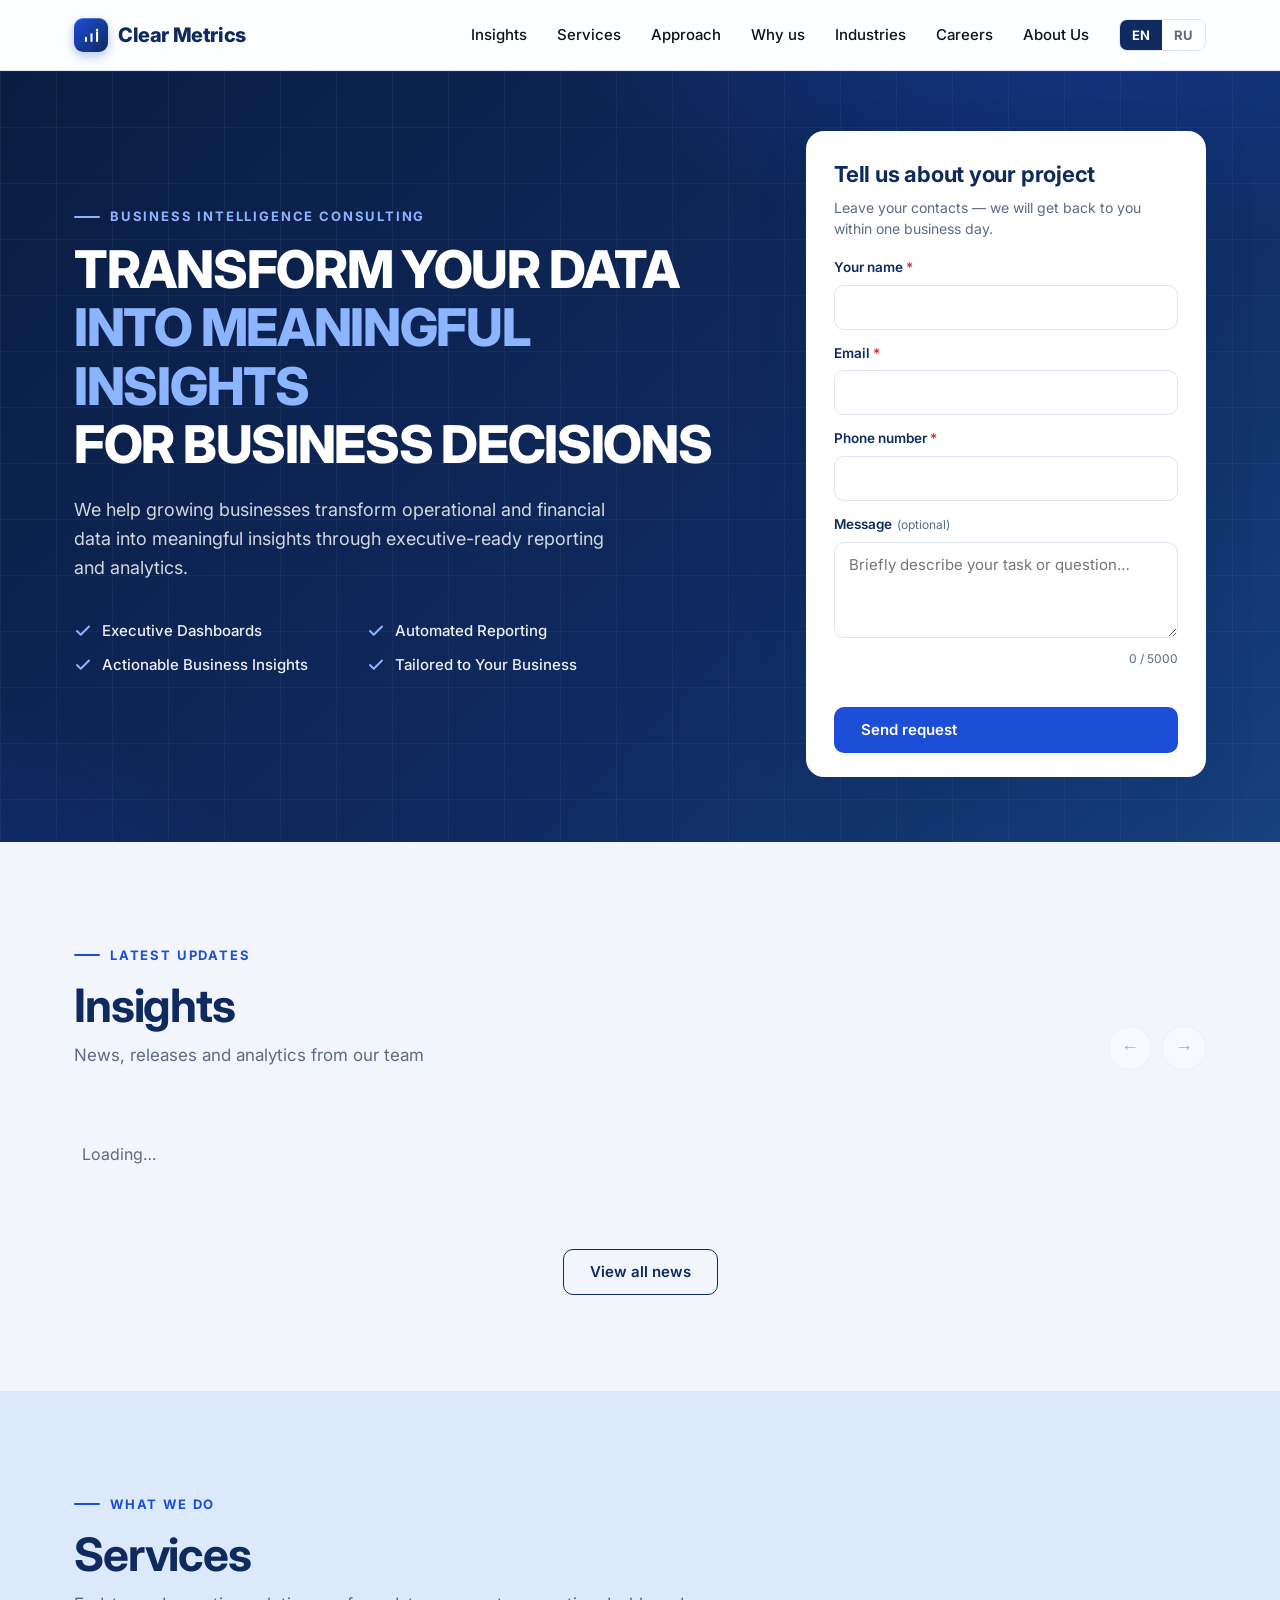
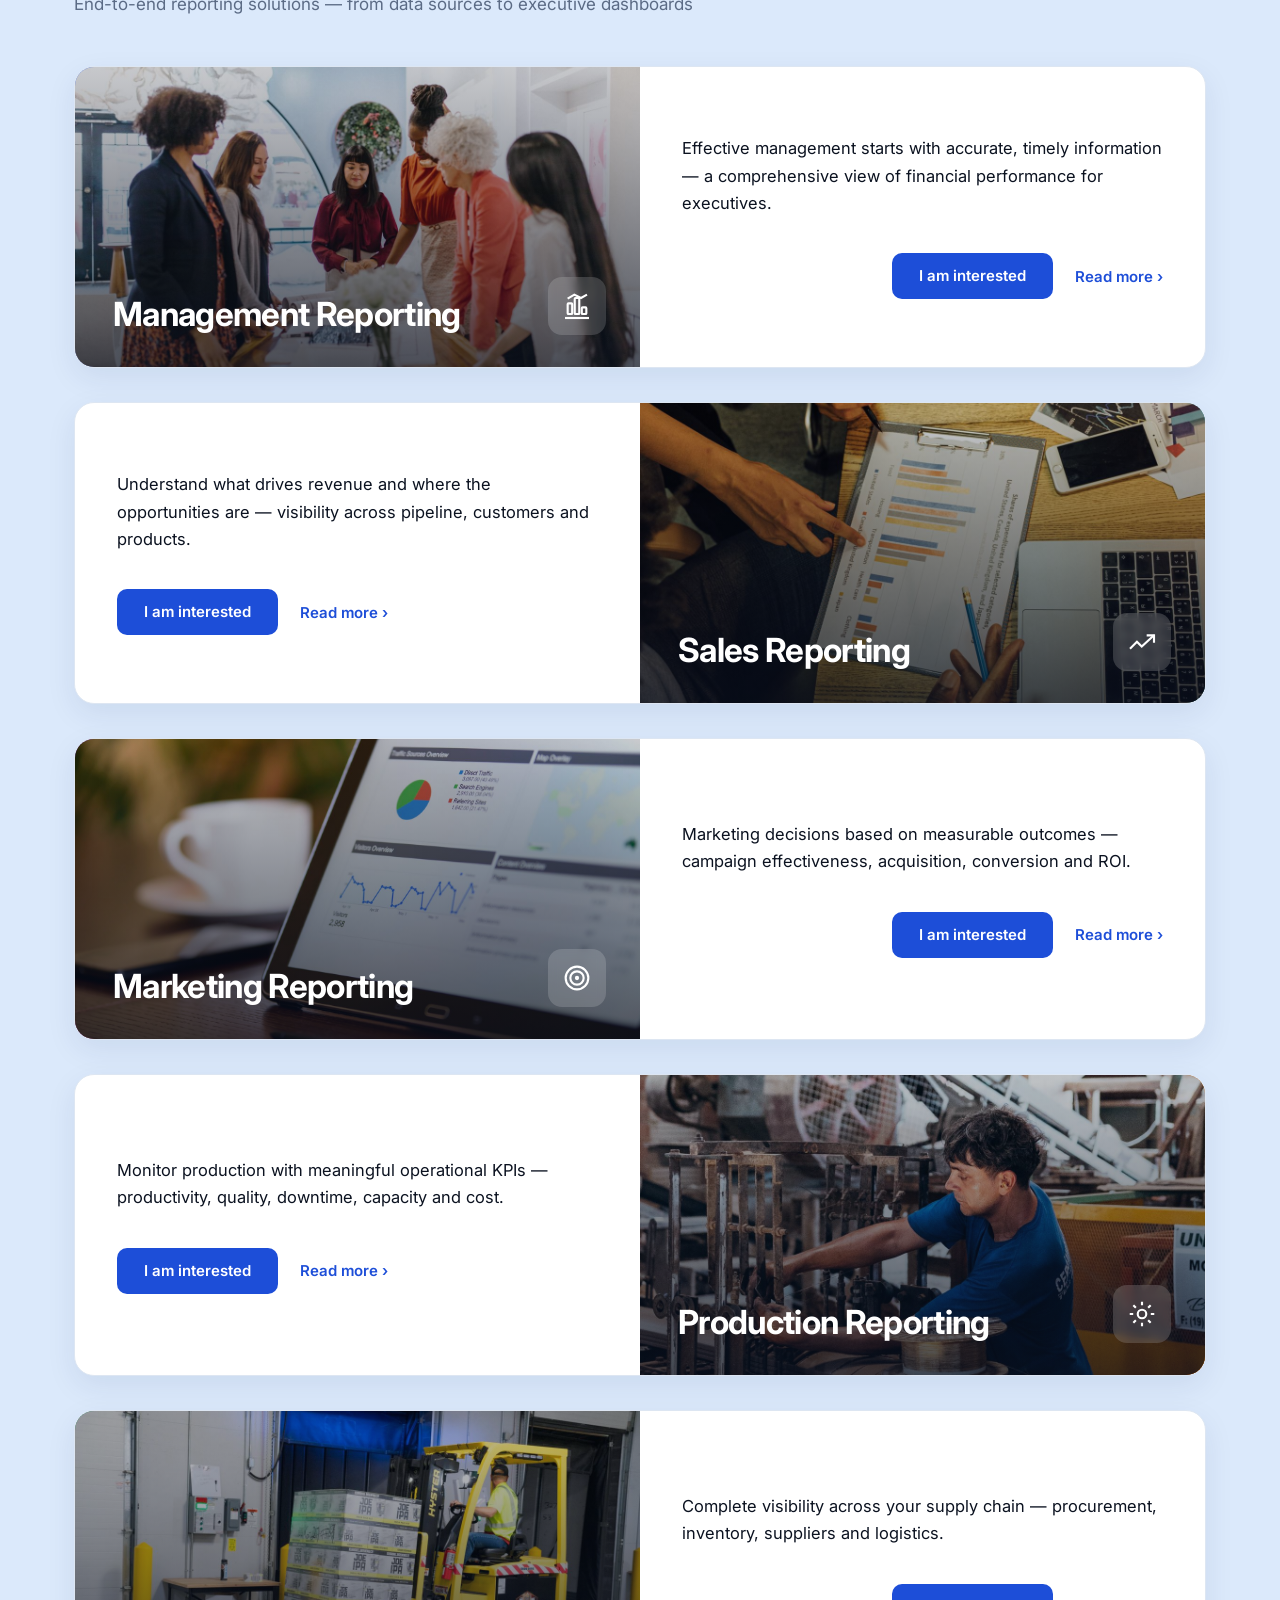
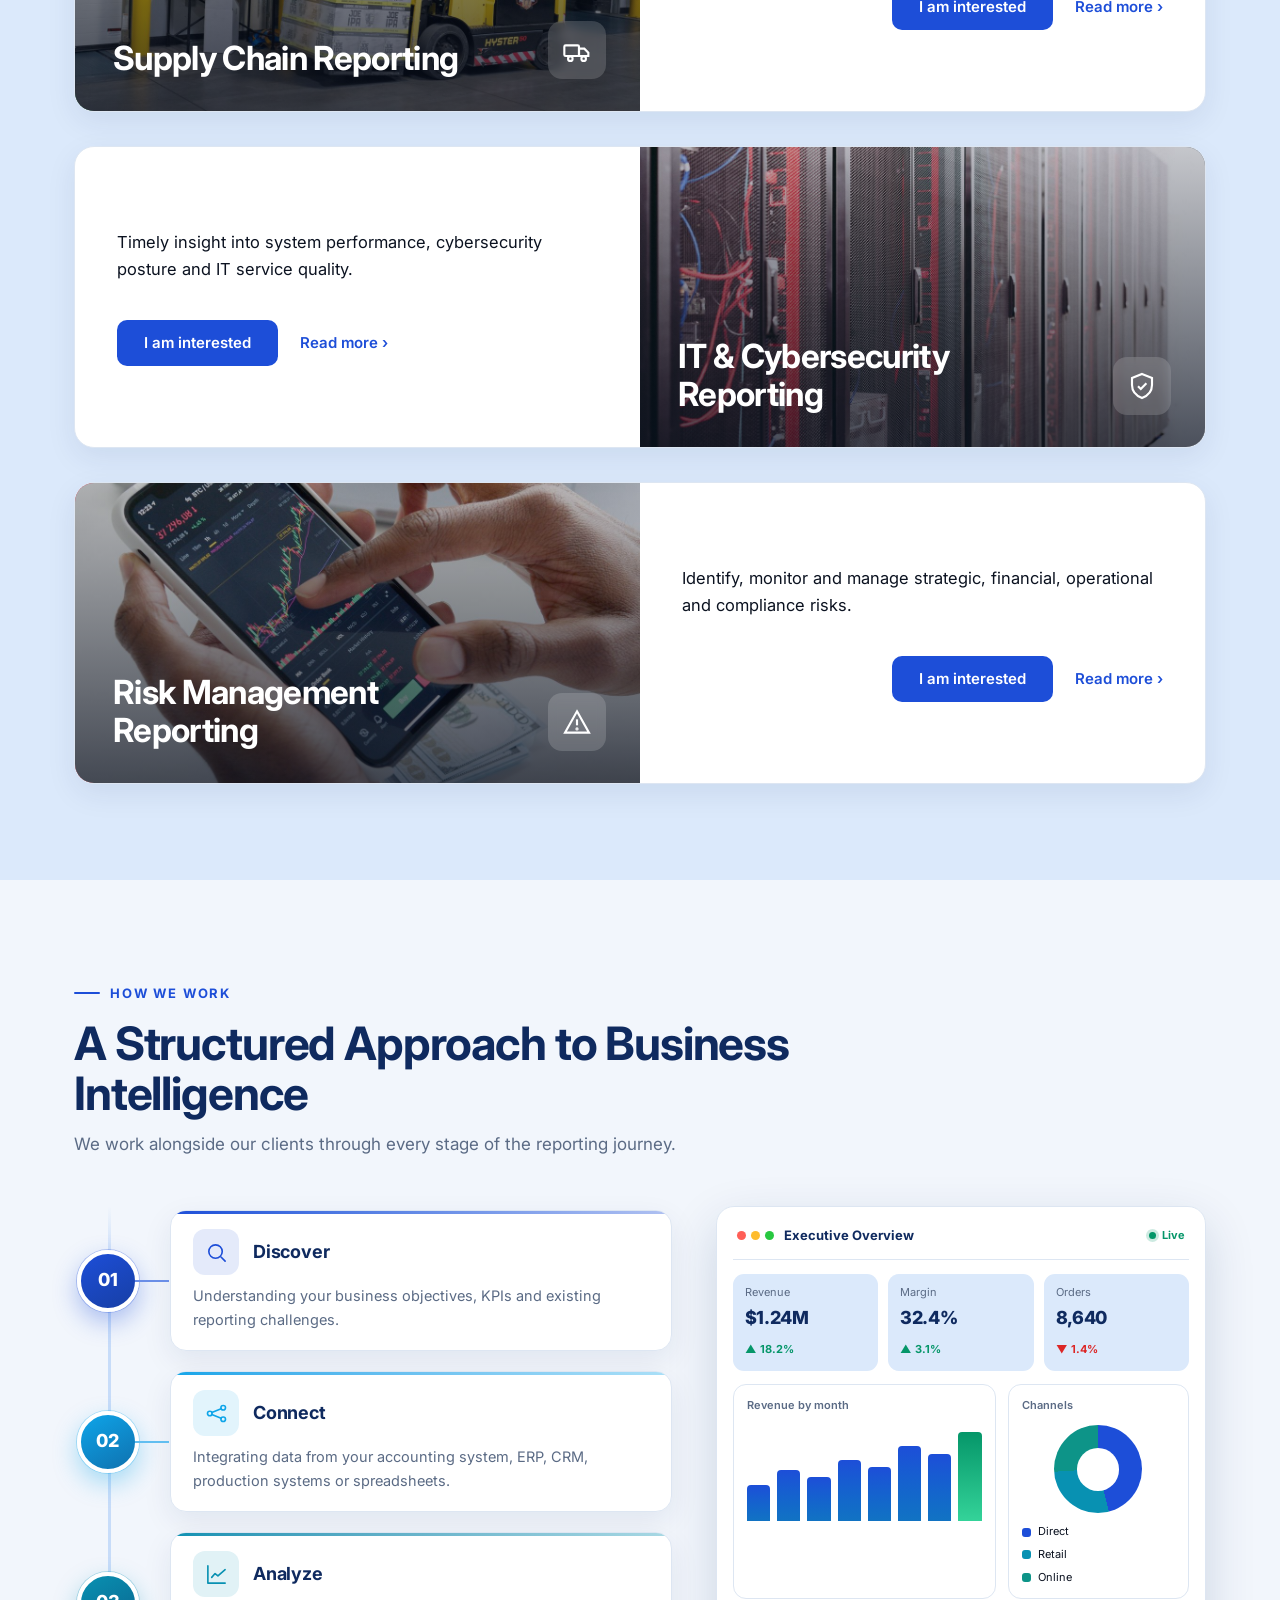
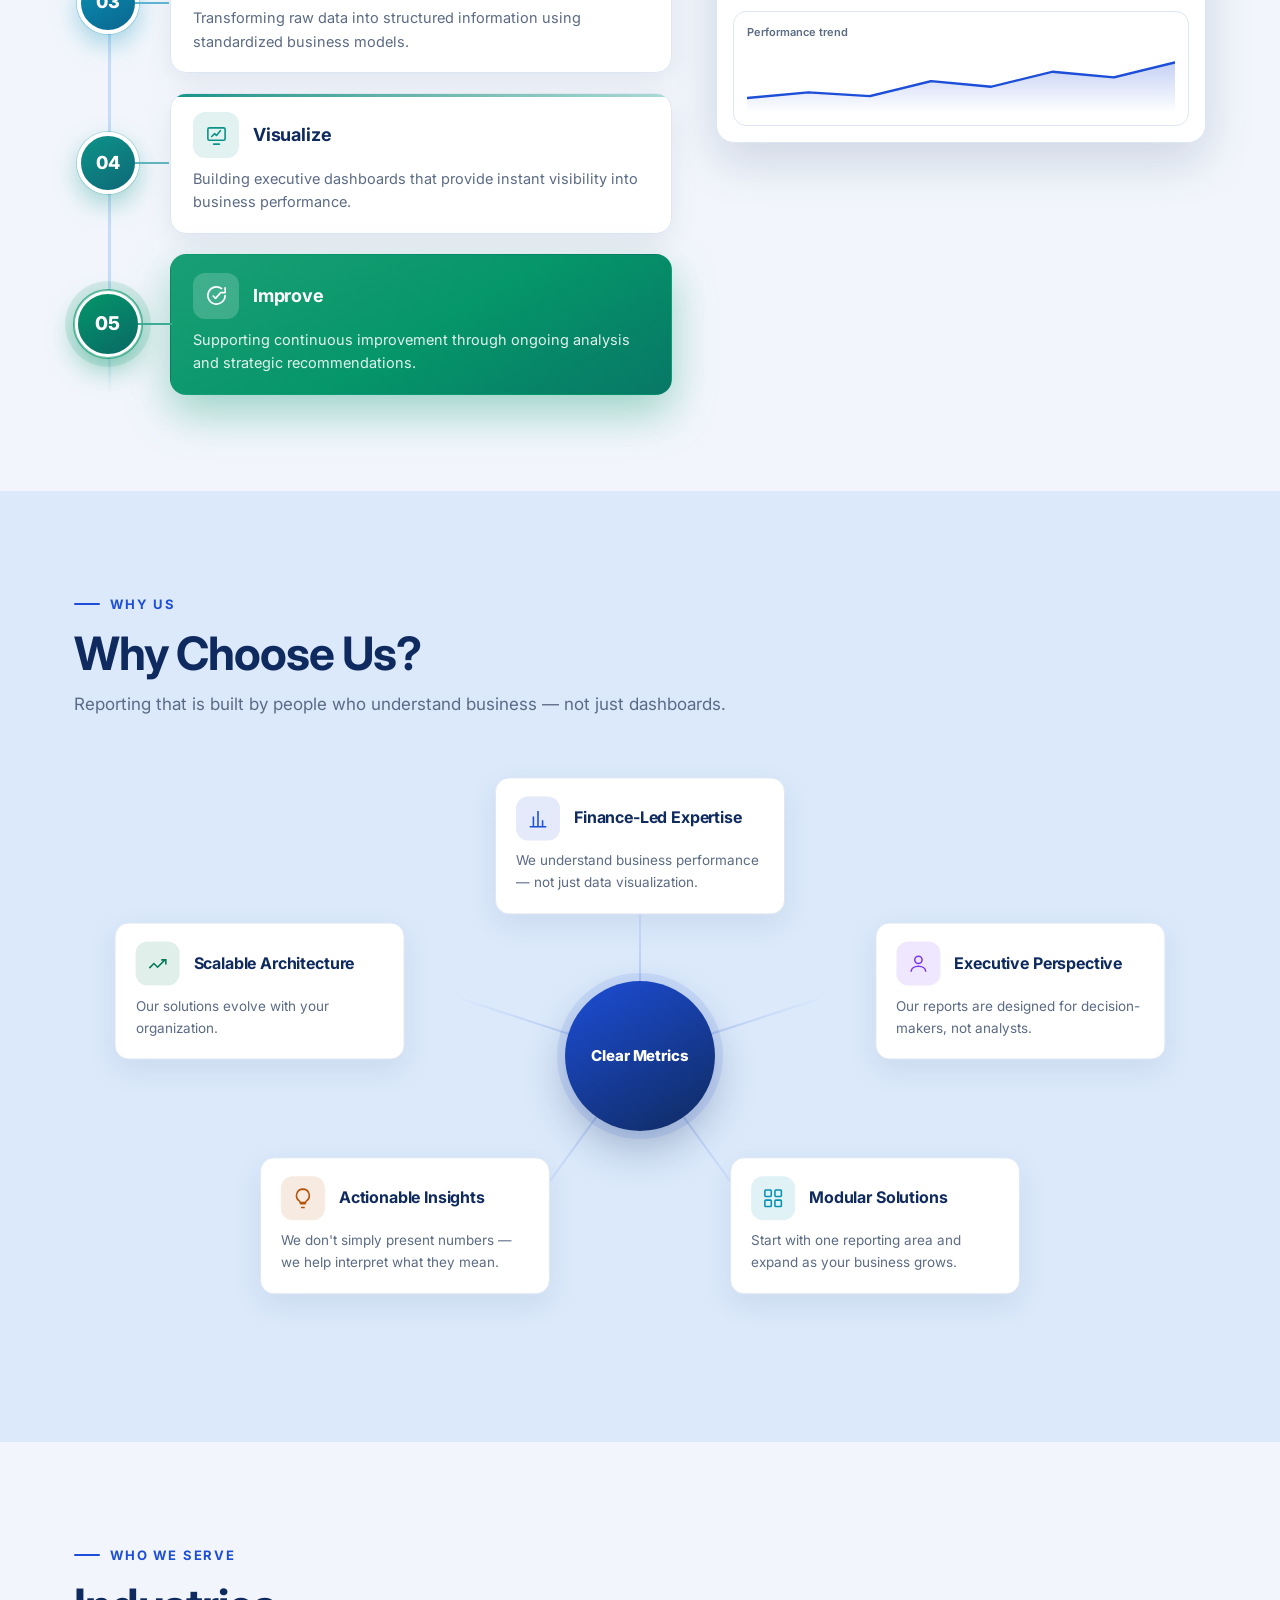
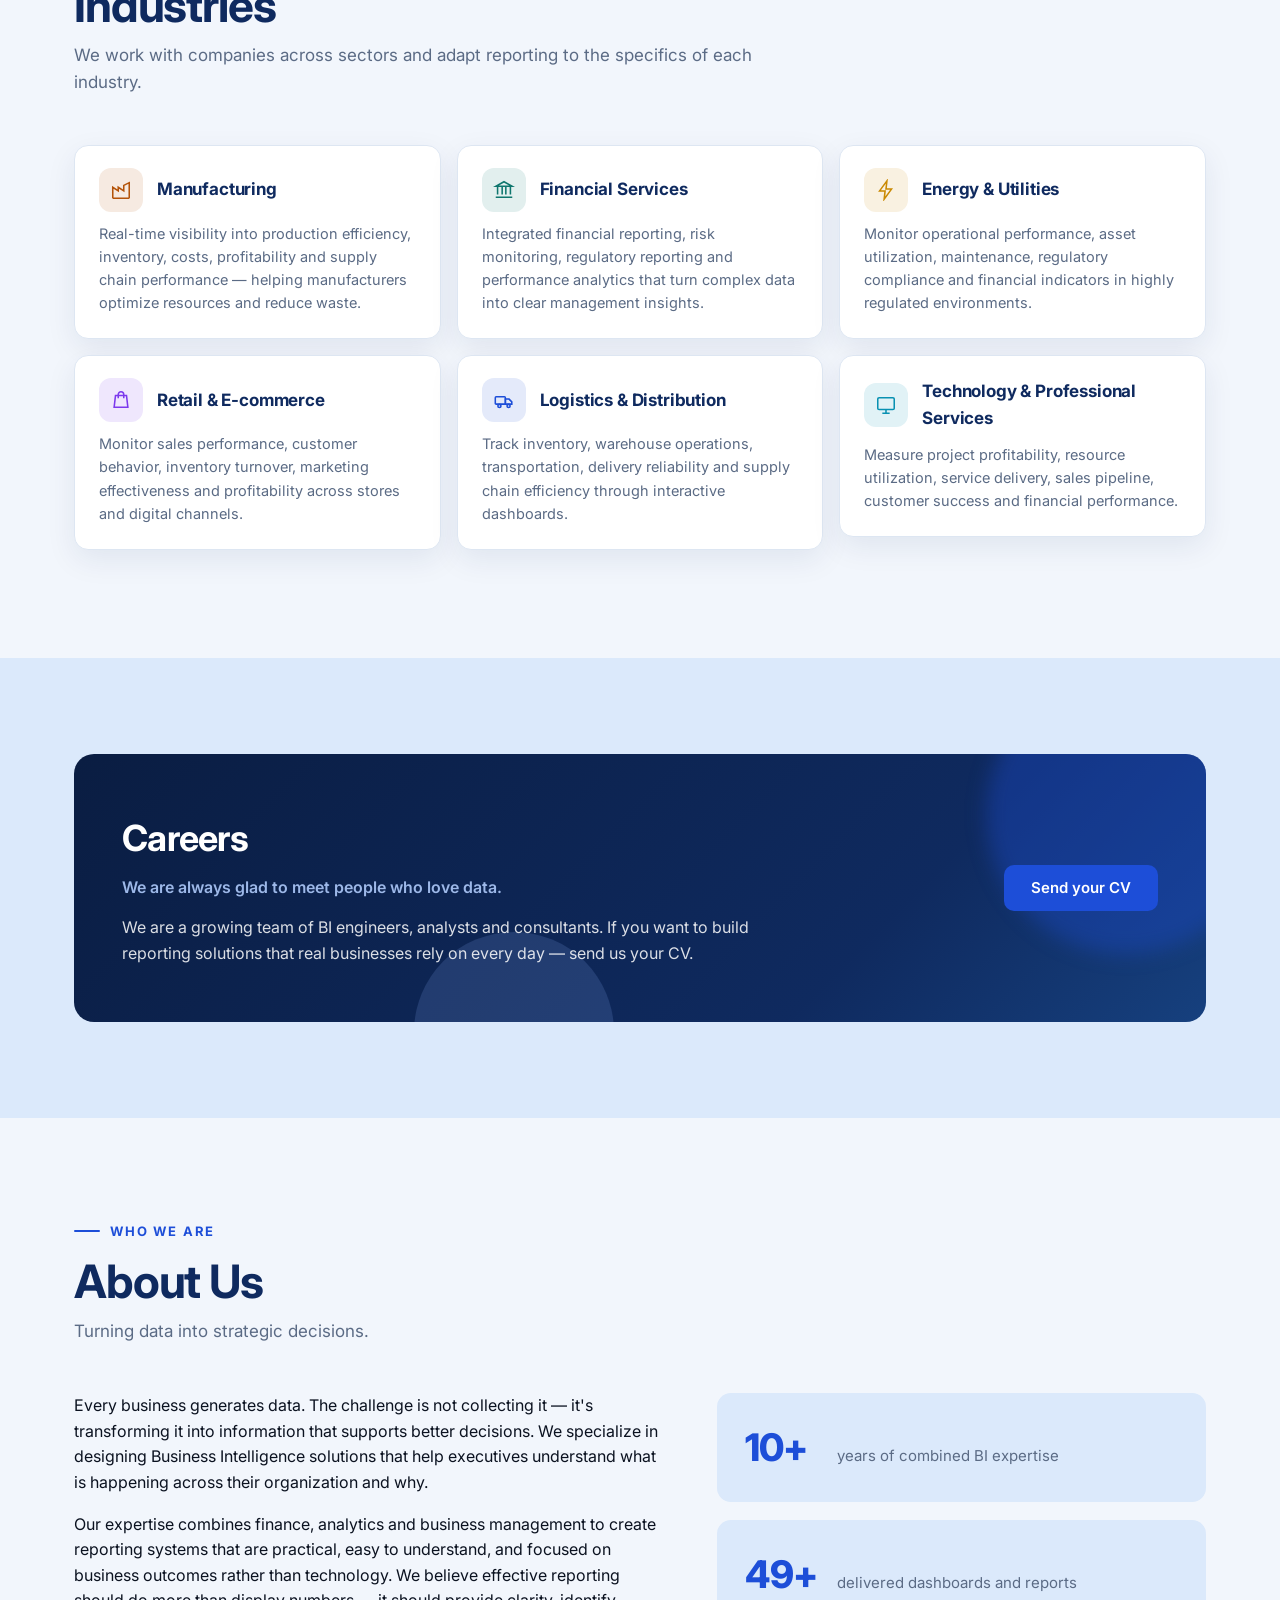
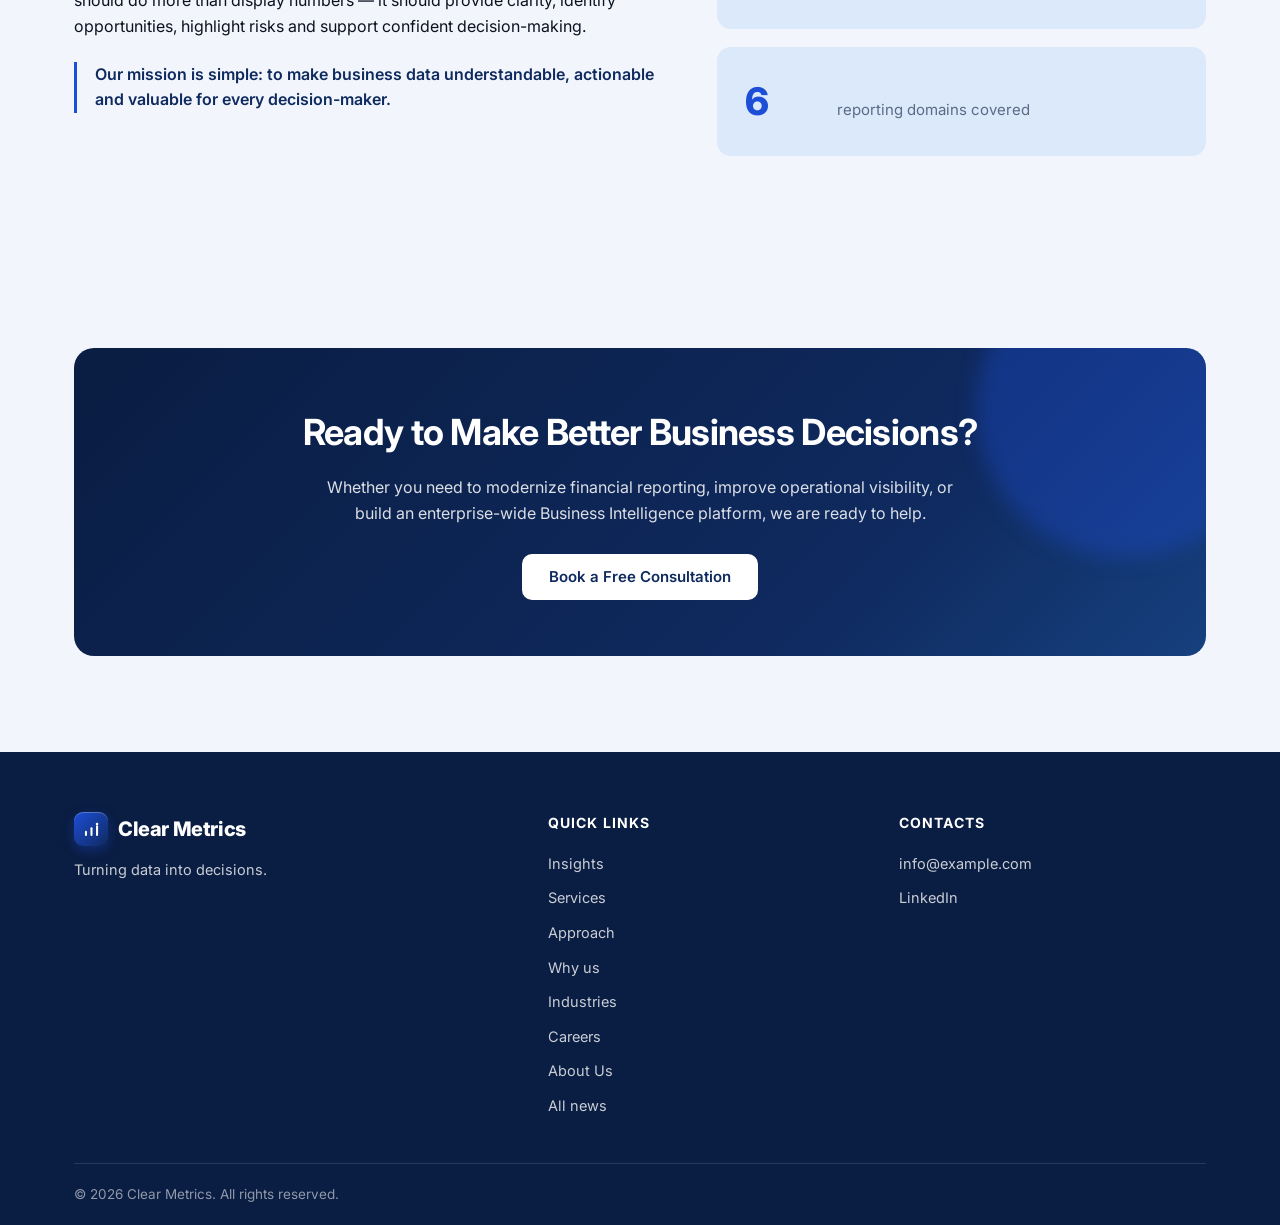
==== index.html @ 13a11268 "Rework color scheme and tighten hero spacing Darken button/link blue, replace pale white/gray sectio" ====
<!DOCTYPE html>
<html lang="en">
<head>
  <meta charset="UTF-8" />
  <meta name="viewport" content="width=device-width, initial-scale=1.0" />
  <title>Clear Metrics — Business Intelligence &amp; Reporting</title>
  <meta name="description" content="We transform your data into meaningful insights for business decisions. Management, sales, marketing, production, supply chain, IT and risk reporting." />

  <link rel="icon" type="image/svg+xml" href="favicon.svg" />
  <link rel="canonical" href="https://bugvayne.github.io/bireco/" />

  <!-- Open Graph: карточка при шеринге в Telegram/LinkedIn/соцсетях -->
  <meta property="og:type" content="website" />
  <meta property="og:site_name" content="Clear Metrics" />
  <meta property="og:title" content="Clear Metrics — Business Intelligence &amp; Reporting" />
  <meta property="og:description" content="We transform your data into meaningful insights for business decisions." />
  <meta property="og:url" content="https://bugvayne.github.io/bireco/" />
  <meta property="og:image" content="https://bugvayne.github.io/bireco/og-image.png" />
  <meta property="og:image:width" content="1200" />
  <meta property="og:image:height" content="630" />
  <meta name="twitter:card" content="summary_large_image" />
  <meta name="twitter:title" content="Clear Metrics — Business Intelligence &amp; Reporting" />
  <meta name="twitter:description" content="We transform your data into meaningful insights for business decisions." />
  <meta name="twitter:image" content="https://bugvayne.github.io/bireco/og-image.png" />

  <link rel="preconnect" href="https://fonts.googleapis.com" />
  <link rel="preconnect" href="https://fonts.gstatic.com" crossorigin />
  <link href="https://fonts.googleapis.com/css2?family=Inter:wght@400;500;600;700;800&display=swap" rel="stylesheet" />
  <link rel="stylesheet" href="css/styles.css?v=15" />
  <noscript><style>.reveal { opacity: 1 !important; transform: none !important; }</style></noscript>
</head>
<body>

  <!-- ======== Шапка ======== -->
  <header class="site-header">
    <div class="container header-inner">
      <a class="logo" href="index.html">
        <span class="logo-mark" aria-hidden="true">
          <svg viewBox="0 0 24 24" fill="none" stroke="currentColor" stroke-width="2.6" stroke-linecap="round"><path d="M5 19v-4"/><path d="M12 19v-8.5"/><path d="M19 19V8"/><circle cx="19" cy="5" r="1.6" fill="currentColor" stroke="none"/></svg>
        </span>
        Clear Metrics
      </a>

      <nav class="main-nav" id="mainNav">
        <a href="#insights" data-i18n="nav.insights">Insights</a>
        <a href="#services" data-i18n="nav.services">Services</a>
        <a href="#approach" data-i18n="nav.approach">Approach</a>
        <a href="#why" data-i18n="nav.why">Why us</a>
        <a href="#industries" data-i18n="nav.industries">Industries</a>
        <a href="#careers" data-i18n="nav.careers">Careers</a>
        <a href="#about" data-i18n="nav.about">About Us</a>
      </nav>

      <div class="lang-switch" role="group" aria-label="Language">
        <button type="button" data-lang="en">EN</button>
        <button type="button" data-lang="ru">RU</button>
      </div>

      <button class="burger" id="burgerBtn" aria-label="Menu">
        <span></span><span></span><span></span>
      </button>
    </div>
  </header>

  <!-- ======== Hero ======== -->
  <section class="hero">
    <div class="hero-grid-decor" aria-hidden="true"></div>

    <div class="container hero-inner">
      <div class="hero-copy">
        <span class="eyebrow" data-i18n="hero.eyebrow">Business Intelligence Consulting</span>
        <h1>
          <span class="line" data-i18n="hero.line1">Transform your data</span>
          <span class="line accent" data-i18n="hero.line2">into meaningful insights</span>
          <span class="line" data-i18n="hero.line3">for business decisions</span>
        </h1>
        <p data-i18n="hero.sub">We help growing businesses transform operational and financial data into meaningful insights through executive-ready reporting and analytics.</p>
        <ul class="hero-points">
          <li><svg viewBox="0 0 24 24" fill="none" stroke="currentColor" stroke-width="2.6" stroke-linecap="round" stroke-linejoin="round" aria-hidden="true"><path d="M20 6L9 17l-5-5"/></svg><span data-i18n="hero.point1">Executive Dashboards</span></li>
          <li><svg viewBox="0 0 24 24" fill="none" stroke="currentColor" stroke-width="2.6" stroke-linecap="round" stroke-linejoin="round" aria-hidden="true"><path d="M20 6L9 17l-5-5"/></svg><span data-i18n="hero.point2">Automated Reporting</span></li>
          <li><svg viewBox="0 0 24 24" fill="none" stroke="currentColor" stroke-width="2.6" stroke-linecap="round" stroke-linejoin="round" aria-hidden="true"><path d="M20 6L9 17l-5-5"/></svg><span data-i18n="hero.point3">Actionable Business Insights</span></li>
          <li><svg viewBox="0 0 24 24" fill="none" stroke="currentColor" stroke-width="2.6" stroke-linecap="round" stroke-linejoin="round" aria-hidden="true"><path d="M20 6L9 17l-5-5"/></svg><span data-i18n="hero.point4">Tailored to Your Business</span></li>
        </ul>
        <div class="hero-actions">
          <!-- Только для мобильных: раскрывает форму заявки, которая по умолчанию свёрнута -->
          <button class="btn btn-primary hero-form-toggle" id="heroFormToggle" type="button" aria-expanded="false" aria-controls="heroFormCard">
            <span data-i18n="hero.contact">Book a Free Consultation</span>
          </button>
        </div>
      </div>

      <!-- Встроенная форма заявки (на сервисах та же форма открывается модально) -->
      <div class="hero-form-card" id="heroFormCard" tabindex="-1">
        <div class="form-stage" id="heroStage">
          <h3 data-i18n="form.title">Tell us about your project</h3>
          <p class="hero-form-sub" data-i18n="form.subtitle">Leave your contacts — we will get back to you within one business day.</p>
          <form id="heroForm" novalidate>
            <div class="form-field">
              <label for="heroName"><span data-i18n="form.name">Your name</span><span class="label-req" aria-hidden="true">*</span></label>
              <input type="text" id="heroName" name="name" autocomplete="name" required />
              <div class="field-error" data-i18n="form.required">Please fill in this field.</div>
            </div>
            <div class="form-field">
              <label for="heroEmail"><span data-i18n="form.email">Email</span><span class="label-req" aria-hidden="true">*</span></label>
              <input type="email" id="heroEmail" name="email" autocomplete="email" required />
              <div class="field-error" data-i18n="form.invalidEmail">Please enter a valid email address.</div>
            </div>
            <div class="form-field">
              <label for="heroPhone"><span data-i18n="form.phone">Phone number</span><span class="label-req" aria-hidden="true">*</span></label>
              <input type="tel" id="heroPhone" name="phone" inputmode="tel" autocomplete="tel" required />
              <div class="field-error" data-i18n="form.invalidPhone">Please enter a valid phone number.</div>
            </div>
            <div class="form-field">
              <label for="heroMessage"><span data-i18n="form.message">Message</span><span class="label-opt" data-i18n="form.optional">(optional)</span></label>
              <textarea id="heroMessage" name="message" maxlength="5000" data-i18n-placeholder="form.messagePh"></textarea>
              <div class="char-counter" aria-hidden="true"><span class="cc-now">0</span> / 5000</div>
            </div>

            <div class="hp-field" aria-hidden="true">
              <label>Company website</label>
              <input type="text" name="website" tabindex="-1" autocomplete="off" />
            </div>

            <div class="captcha-wrap">
              <div id="heroRecaptcha"></div>
              <span class="captcha-note" id="heroCaptchaNote" hidden data-i18n="form.demoNote"></span>
            </div>

            <button type="submit" class="btn btn-primary" id="heroSubmitBtn" style="width:100%">
              <span data-i18n="form.submit">Send request</span>
            </button>
            <div class="form-status" id="heroStatus" role="status" aria-live="polite"></div>
          </form>
        </div>
        <div class="form-success" id="heroSuccess" hidden>
          <div class="success-check" aria-hidden="true"><svg viewBox="0 0 24 24" fill="none" stroke="currentColor" stroke-width="2.5" stroke-linecap="round" stroke-linejoin="round"><path d="M20 6L9 17l-5-5"/></svg></div>
          <h3 data-i18n="form.successTitle">Thank you!</h3>
          <p data-i18n="form.success">Your request has been sent. We will contact you soon.</p>
        </div>
      </div>
    </div>
  </section>

  <!-- ======== Insights ======== -->
  <section class="section" id="insights">
    <div class="container">
      <div class="insights-head">
        <div class="section-head reveal">
          <span class="eyebrow" data-i18n="insights.eyebrow">Latest updates</span>
          <h2 data-i18n="insights.title">Insights</h2>
          <p data-i18n="insights.sub">News, releases and analytics from our team</p>
        </div>
        <div class="carousel-controls">
          <button class="carousel-btn" id="newsPrev" aria-label="Previous">&#8592;</button>
          <button class="carousel-btn" id="newsNext" aria-label="Next">&#8594;</button>
        </div>
      </div>

      <div class="news-track" id="newsTrack">
        <div class="news-status" data-i18n="common.loading">Loading…</div>
      </div>

      <div class="insights-footer">
        <a class="btn btn-outline" href="news.html" data-i18n="insights.viewAll">View all news</a>
      </div>
    </div>
  </section>

  <!-- ======== Services ======== -->
  <section class="section alt" id="services">
    <div class="container">
      <div class="section-head reveal">
        <span class="eyebrow" data-i18n="services.eyebrow">What we do</span>
        <h2 data-i18n="services.title">Services</h2>
        <p data-i18n="services.sub">End-to-end reporting solutions — from data sources to executive dashboards</p>
      </div>
      <div class="services-list" id="servicesGrid"><!-- рендерится из js/services-data.js --></div>
    </div>
  </section>

  <!-- ======== Our Approach ======== -->
  <section class="section" id="approach">
    <div class="container">
      <div class="section-head reveal">
        <span class="eyebrow" data-i18n="approach.eyebrow">How we work</span>
        <h2 data-i18n="approach.title">A Structured Approach to Business Intelligence</h2>
        <p data-i18n="approach.sub">We work alongside our clients through every stage of the reporting journey.</p>
      </div>
      <div class="approach-layout">
      <div class="approach-timeline">
        <div class="approach-step reveal" style="--c:#1d4ed8">
          <div class="approach-node" aria-hidden="true">01</div>
          <div class="approach-card">
            <div class="approach-card-head">
              <span class="approach-icon" aria-hidden="true"><svg viewBox="0 0 24 24" fill="none" stroke="currentColor" stroke-width="1.7" stroke-linecap="round" stroke-linejoin="round"><circle cx="11" cy="11" r="7"/><path d="M21 21l-4.3-4.3"/></svg></span>
              <h3 data-i18n="approach.s1.title">Discover</h3>
            </div>
            <p data-i18n="approach.s1.text">Understanding your business objectives, KPIs and existing reporting challenges.</p>
          </div>
        </div>
        <div class="approach-step reveal" style="--c:#0ea5e9">
          <div class="approach-node" aria-hidden="true">02</div>
          <div class="approach-card">
            <div class="approach-card-head">
              <span class="approach-icon" aria-hidden="true"><svg viewBox="0 0 24 24" fill="none" stroke="currentColor" stroke-width="1.7" stroke-linecap="round" stroke-linejoin="round"><circle cx="5" cy="12" r="2.4"/><circle cx="19" cy="6" r="2.4"/><circle cx="19" cy="18" r="2.4"/><path d="M7.1 11l9.7-4M7.1 13l9.7 4"/></svg></span>
              <h3 data-i18n="approach.s2.title">Connect</h3>
            </div>
            <p data-i18n="approach.s2.text">Integrating data from your accounting system, ERP, CRM, production systems or spreadsheets.</p>
          </div>
        </div>
        <div class="approach-step reveal" style="--c:#0891b2">
          <div class="approach-node" aria-hidden="true">03</div>
          <div class="approach-card">
            <div class="approach-card-head">
              <span class="approach-icon" aria-hidden="true"><svg viewBox="0 0 24 24" fill="none" stroke="currentColor" stroke-width="1.7" stroke-linecap="round" stroke-linejoin="round"><path d="M3 3v18h18"/><path d="M7 15l3.5-4 3 2.5L21 7"/></svg></span>
              <h3 data-i18n="approach.s3.title">Analyze</h3>
            </div>
            <p data-i18n="approach.s3.text">Transforming raw data into structured information using standardized business models.</p>
          </div>
        </div>
        <div class="approach-step reveal" style="--c:#0d9488">
          <div class="approach-node" aria-hidden="true">04</div>
          <div class="approach-card">
            <div class="approach-card-head">
              <span class="approach-icon" aria-hidden="true"><svg viewBox="0 0 24 24" fill="none" stroke="currentColor" stroke-width="1.7" stroke-linecap="round" stroke-linejoin="round"><rect x="3" y="4" width="18" height="13" rx="1.5"/><path d="M7 13l3-3 2 2 4-5"/><path d="M9 21h6"/></svg></span>
              <h3 data-i18n="approach.s4.title">Visualize</h3>
            </div>
            <p data-i18n="approach.s4.text">Building executive dashboards that provide instant visibility into business performance.</p>
          </div>
        </div>
        <div class="approach-step reveal" style="--c:#059669">
          <div class="approach-node" aria-hidden="true">05</div>
          <div class="approach-card">
            <div class="approach-card-head">
              <span class="approach-icon" aria-hidden="true"><svg viewBox="0 0 24 24" fill="none" stroke="currentColor" stroke-width="1.7" stroke-linecap="round" stroke-linejoin="round"><path d="M21 12a9 9 0 1 1-3.6-7.2"/><path d="M21 4v5h-5"/><path d="M8.5 12.5l2.5 2.5 4.5-5"/></svg></span>
              <h3 data-i18n="approach.s5.title">Improve</h3>
            </div>
            <p data-i18n="approach.s5.text">Supporting continuous improvement through ongoing analysis and strategic recommendations.</p>
          </div>
        </div>
      </div>

      <div class="approach-visual reveal" aria-hidden="true">
        <div class="dash">
          <div class="dash-top">
            <span class="dash-dots"><i></i><i></i><i></i></span>
            <span class="dash-name" data-i18n="dash.title">Executive Overview</span>
            <span class="dash-live"><i></i><span data-i18n="dash.live">Live</span></span>
          </div>
          <div class="dash-kpis">
            <div class="dash-kpi">
              <span class="dash-kpi-l" data-i18n="dash.kpiRevenue">Revenue</span>
              <span class="dash-kpi-v">$1.24M</span>
              <span class="dash-kpi-d up">▲ 18.2%</span>
            </div>
            <div class="dash-kpi">
              <span class="dash-kpi-l" data-i18n="dash.kpiMargin">Margin</span>
              <span class="dash-kpi-v">32.4%</span>
              <span class="dash-kpi-d up">▲ 3.1%</span>
            </div>
            <div class="dash-kpi">
              <span class="dash-kpi-l" data-i18n="dash.kpiOrders">Orders</span>
              <span class="dash-kpi-v">8,640</span>
              <span class="dash-kpi-d down">▼ 1.4%</span>
            </div>
          </div>
          <div class="dash-row">
            <div class="dash-panel dash-bars">
              <span class="dash-panel-t" data-i18n="dash.revByMonth">Revenue by month</span>
              <div class="dash-bars-grid">
                <i style="--h:38%"></i><i style="--h:54%"></i><i style="--h:46%"></i><i style="--h:64%"></i><i style="--h:57%"></i><i style="--h:79%"></i><i style="--h:70%"></i><i style="--h:93%"></i>
              </div>
            </div>
            <div class="dash-panel dash-donut">
              <span class="dash-panel-t" data-i18n="dash.channels">Channels</span>
              <div class="donut"></div>
              <ul class="donut-leg">
                <li><i style="background:var(--blue)"></i><span data-i18n="dash.chDirect">Direct</span></li>
                <li><i style="background:var(--accent)"></i><span data-i18n="dash.chRetail">Retail</span></li>
                <li><i style="background:#0d9488"></i><span data-i18n="dash.chOnline">Online</span></li>
              </ul>
            </div>
          </div>
          <div class="dash-panel dash-trend">
            <span class="dash-panel-t" data-i18n="dash.trend">Performance trend</span>
            <svg viewBox="0 0 300 64" preserveAspectRatio="none">
              <defs>
                <linearGradient id="dashFill" x1="0" y1="0" x2="0" y2="1">
                  <stop offset="0" stop-color="#1d4ed8" stop-opacity="0.26"/>
                  <stop offset="1" stop-color="#1d4ed8" stop-opacity="0"/>
                </linearGradient>
              </defs>
              <path d="M0,48 L43,42 L86,46 L129,30 L171,36 L214,20 L257,26 L300,10 L300,64 L0,64 Z" fill="url(#dashFill)"/>
              <polyline points="0,48 43,42 86,46 129,30 171,36 214,20 257,26 300,10" fill="none" stroke="#1d4ed8" stroke-width="2.5" stroke-linecap="round" stroke-linejoin="round"/>
            </svg>
          </div>
        </div>
      </div>
      </div>
    </div>
  </section>

  <!-- ======== Why Choose Us ======== -->
  <section class="section alt" id="why">
    <div class="container">
      <div class="section-head reveal">
        <span class="eyebrow" data-i18n="why.eyebrow">Why us</span>
        <h2 data-i18n="why.title">Why Choose Us?</h2>
        <p data-i18n="why.sub">Reporting that is built by people who understand business — not just dashboards.</p>
      </div>
      <div class="why-radial reveal">
        <i class="why-spoke" style="--angle:-90deg"></i>
        <i class="why-spoke" style="--angle:-18deg"></i>
        <i class="why-spoke" style="--angle:54deg"></i>
        <i class="why-spoke" style="--angle:126deg"></i>
        <i class="why-spoke" style="--angle:198deg"></i>

        <div class="why-hub" aria-hidden="true">
          <span class="why-hub-title" data-i18n="why.hubTitle">Clear Metrics</span>
        </div>

        <article class="why-tile" style="--angle:-90deg;--c:#1d4ed8">
          <div class="why-tile-head">
            <span class="why-ic"><svg viewBox="0 0 24 24" fill="none" stroke="currentColor" stroke-width="1.7"><path d="M3 21h18"/><path d="M7 21V10M12 21V4M17 21v-7"/></svg></span>
            <h3 data-i18n="why.r1.title">Finance-Led Expertise</h3>
          </div>
          <p data-i18n="why.r1.text">We understand business performance — not just data visualization.</p>
        </article>
        <article class="why-tile" style="--angle:-18deg;--c:#7c3aed">
          <div class="why-tile-head">
            <span class="why-ic"><svg viewBox="0 0 24 24" fill="none" stroke="currentColor" stroke-width="1.7"><circle cx="12" cy="8" r="4"/><path d="M4 21c0-4 4-6 8-6s8 2 8 6"/></svg></span>
            <h3 data-i18n="why.r2.title">Executive Perspective</h3>
          </div>
          <p data-i18n="why.r2.text">Our reports are designed for decision-makers, not analysts.</p>
        </article>
        <article class="why-tile" style="--angle:54deg;--c:#0891b2">
          <div class="why-tile-head">
            <span class="why-ic"><svg viewBox="0 0 24 24" fill="none" stroke="currentColor" stroke-width="1.7"><rect x="3" y="3" width="7" height="7" rx="1"/><rect x="14" y="3" width="7" height="7" rx="1"/><rect x="3" y="14" width="7" height="7" rx="1"/><rect x="14" y="14" width="7" height="7" rx="1"/></svg></span>
            <h3 data-i18n="why.r3.title">Modular Solutions</h3>
          </div>
          <p data-i18n="why.r3.text">Start with one reporting area and expand as your business grows.</p>
        </article>
        <article class="why-tile" style="--angle:126deg;--c:#b45309">
          <div class="why-tile-head">
            <span class="why-ic"><svg viewBox="0 0 24 24" fill="none" stroke="currentColor" stroke-width="1.7"><path d="M9 18h6M10 22h4"/><path d="M12 2a7 7 0 0 0-4 12.7c.6.5 1 1.2 1 2h6c0-.8.4-1.5 1-2A7 7 0 0 0 12 2z"/></svg></span>
            <h3 data-i18n="why.r4.title">Actionable Insights</h3>
          </div>
          <p data-i18n="why.r4.text">We don't simply present numbers — we help interpret what they mean.</p>
        </article>
        <article class="why-tile" style="--angle:198deg;--c:#047857">
          <div class="why-tile-head">
            <span class="why-ic"><svg viewBox="0 0 24 24" fill="none" stroke="currentColor" stroke-width="1.7"><path d="M3 17l5-5 4 4 8-8"/><path d="M16 8h5v5"/></svg></span>
            <h3 data-i18n="why.r5.title">Scalable Architecture</h3>
          </div>
          <p data-i18n="why.r5.text">Our solutions evolve with your organization.</p>
        </article>
      </div>
    </div>
  </section>

  <!-- ======== Industries ======== -->
  <section class="section" id="industries">
    <div class="container">
      <div class="section-head reveal">
        <span class="eyebrow" data-i18n="industries.eyebrow">Who we serve</span>
        <h2 data-i18n="industries.title">Industries</h2>
        <p data-i18n="industries.sub">We work with companies across sectors and adapt reporting to the specifics of each industry.</p>
      </div>
      <div class="industries-bento">
        <article class="ind-tile reveal" style="--c:#b45309">
          <div class="ind-tile-head">
            <span class="ind-ic"><svg viewBox="0 0 24 24" fill="none" stroke="currentColor" stroke-width="1.7"><path d="M3 21V9l6 4V9l6 4V7l6-3v17"/><path d="M3 21h18"/></svg></span>
            <h3 data-i18n="industries.i1.title">Manufacturing</h3>
          </div>
          <p data-i18n="industries.i1.text">Real-time visibility into production efficiency, inventory, costs, profitability and supply chain performance — helping manufacturers optimize resources and reduce waste.</p>
        </article>
        <article class="ind-tile reveal" style="--c:#7c3aed">
          <div class="ind-tile-head">
            <span class="ind-ic"><svg viewBox="0 0 24 24" fill="none" stroke="currentColor" stroke-width="1.7"><path d="M6 7h12l1.5 13h-15z"/><path d="M9 10V6a3 3 0 0 1 6 0v4"/></svg></span>
            <h3 data-i18n="industries.i2.title">Retail &amp; E-commerce</h3>
          </div>
          <p data-i18n="industries.i2.text">Monitor sales performance, customer behavior, inventory turnover, marketing effectiveness and profitability across stores and digital channels.</p>
        </article>
        <article class="ind-tile reveal" style="--c:#0f766e">
          <div class="ind-tile-head">
            <span class="ind-ic"><svg viewBox="0 0 24 24" fill="none" stroke="currentColor" stroke-width="1.7"><path d="M12 3l9 5H3z"/><path d="M5 8v9M10 8v9M14 8v9M19 8v9"/><path d="M3 20h18"/></svg></span>
            <h3 data-i18n="industries.i3.title">Financial Services</h3>
          </div>
          <p data-i18n="industries.i3.text">Integrated financial reporting, risk monitoring, regulatory reporting and performance analytics that turn complex data into clear management insights.</p>
        </article>
        <article class="ind-tile reveal" style="--c:#1d4ed8">
          <div class="ind-tile-head">
            <span class="ind-ic"><svg viewBox="0 0 24 24" fill="none" stroke="currentColor" stroke-width="1.7"><rect x="2.5" y="8.5" width="11" height="8" rx="1"/><path d="M13.5 11h4l3 3v2.5h-7z"/><circle cx="7" cy="18.5" r="1.7"/><circle cx="17" cy="18.5" r="1.7"/></svg></span>
            <h3 data-i18n="industries.i4.title">Logistics &amp; Distribution</h3>
          </div>
          <p data-i18n="industries.i4.text">Track inventory, warehouse operations, transportation, delivery reliability and supply chain efficiency through interactive dashboards.</p>
        </article>
        <article class="ind-tile reveal" style="--c:#ca8a04">
          <div class="ind-tile-head">
            <span class="ind-ic"><svg viewBox="0 0 24 24" fill="none" stroke="currentColor" stroke-width="1.7"><path d="M13 2L5 13h6l-1 9 8-11h-6z"/></svg></span>
            <h3 data-i18n="industries.i5.title">Energy &amp; Utilities</h3>
          </div>
          <p data-i18n="industries.i5.text">Monitor operational performance, asset utilization, maintenance, regulatory compliance and financial indicators in highly regulated environments.</p>
        </article>
        <article class="ind-tile reveal" style="--c:#0891b2">
          <div class="ind-tile-head">
            <span class="ind-ic"><svg viewBox="0 0 24 24" fill="none" stroke="currentColor" stroke-width="1.7"><rect x="3" y="4" width="18" height="13" rx="1.5"/><path d="M8 21h8M12 17v4"/></svg></span>
            <h3 data-i18n="industries.i6.title">Technology &amp; Professional Services</h3>
          </div>
          <p data-i18n="industries.i6.text">Measure project profitability, resource utilization, service delivery, sales pipeline, customer success and financial performance.</p>
        </article>
      </div>
    </div>
  </section>

  <!-- ======== Careers ======== -->
  <section class="section alt" id="careers">
    <div class="container">
      <div class="careers-box reveal">
        <div class="careers-content">
          <h2 data-i18n="careers.title">Careers</h2>
          <p class="careers-sub" data-i18n="careers.sub">We are always glad to meet people who love data.</p>
          <p data-i18n="careers.text">We are a growing team of BI engineers, analysts and consultants. If you want to build reporting solutions that real businesses rely on every day — send us your CV.</p>
        </div>
        <button class="btn btn-primary" data-open-form data-service="Careers / CV" data-cv>
          <span data-i18n="careers.cta">Send your CV</span>
        </button>
      </div>
    </div>
  </section>

  <!-- ======== About Us ======== -->
  <section class="section" id="about">
    <div class="container">
      <div class="section-head reveal">
        <span class="eyebrow" data-i18n="about.eyebrow">Who we are</span>
        <h2 data-i18n="about.title">About Us</h2>
        <p data-i18n="about.sub">Turning data into strategic decisions.</p>
      </div>
      <div class="about-grid">
        <div class="about-text reveal">
          <p data-i18n="about.text1">Every business generates data. The challenge is not collecting it — it's transforming it into information that supports better decisions. We specialize in designing Business Intelligence solutions that help executives understand what is happening across their organization and why.</p>
          <p data-i18n="about.text2">Our expertise combines finance, analytics and business management to create reporting systems that are practical, easy to understand, and focused on business outcomes rather than technology. We believe effective reporting should do more than display numbers — it should provide clarity, identify opportunities, highlight risks and support confident decision-making.</p>
          <p class="about-mission" data-i18n="about.mission">Our mission is simple: to make business data understandable, actionable and valuable for every decision-maker.</p>
        </div>
        <div class="about-stats">
          <div class="stat-card reveal">
            <span class="stat-num" data-count="10" data-suffix="+">10+</span>
            <span class="stat-label" data-i18n="about.stat1.label">years of combined BI expertise</span>
          </div>
          <div class="stat-card reveal">
            <span class="stat-num" data-count="50" data-suffix="+">50+</span>
            <span class="stat-label" data-i18n="about.stat2.label">delivered dashboards and reports</span>
          </div>
          <div class="stat-card reveal">
            <span class="stat-num" data-count="7" data-suffix="">7</span>
            <span class="stat-label" data-i18n="about.stat3.label">reporting domains covered</span>
          </div>
        </div>
      </div>
    </div>
  </section>

  <!-- ======== Call to Action ======== -->
  <section class="section cta-section">
    <div class="container">
      <div class="cta-box reveal">
        <h2 data-i18n="cta.title">Ready to Make Better Business Decisions?</h2>
        <p data-i18n="cta.text">Whether you need to modernize financial reporting, improve operational visibility, or build an enterprise-wide Business Intelligence platform, we are ready to help.</p>
        <button class="btn btn-light" data-open-form data-service="Call to action">
          <span data-i18n="cta.btn">Book a Free Consultation</span>
        </button>
      </div>
    </div>
  </section>

  <!-- ======== Футер ======== -->
  <footer class="site-footer">
    <div class="container">
      <div class="footer-main">
        <div class="footer-brand">
          <a class="logo" href="index.html">
            <span class="logo-mark" aria-hidden="true">
              <svg viewBox="0 0 24 24" fill="none" stroke="currentColor" stroke-width="2.6" stroke-linecap="round"><path d="M5 19v-4"/><path d="M12 19v-8.5"/><path d="M19 19V8"/><circle cx="19" cy="5" r="1.6" fill="currentColor" stroke="none"/></svg>
            </span>
            Clear Metrics
          </a>
          <p data-i18n="footer.tagline">Turning data into decisions.</p>
        </div>
        <div class="footer-col">
          <h4 data-i18n="footer.quickLinks">Quick links</h4>
          <ul>
            <li><a href="#insights" data-i18n="nav.insights">Insights</a></li>
            <li><a href="#services" data-i18n="nav.services">Services</a></li>
            <li><a href="#approach" data-i18n="nav.approach">Approach</a></li>
            <li><a href="#why" data-i18n="nav.why">Why us</a></li>
            <li><a href="#industries" data-i18n="nav.industries">Industries</a></li>
            <li><a href="#careers" data-i18n="nav.careers">Careers</a></li>
            <li><a href="#about" data-i18n="nav.about">About Us</a></li>
            <li><a href="news.html" data-i18n="nav.allNews">All news</a></li>
          </ul>
        </div>
        <div class="footer-col">
          <h4 data-i18n="footer.contacts">Contacts</h4>
          <ul>
            <li><a href="#" id="footerEmail">info@example.com</a></li>
            <li><a href="#" id="footerLinkedin" target="_blank" rel="noopener">LinkedIn</a></li>
          </ul>
        </div>
      </div>
      <div class="footer-bottom">
        <span>© <span id="footerYear"></span> Clear Metrics. <span data-i18n="footer.rights">All rights reserved.</span></span>
      </div>
    </div>
  </footer>

  <!-- ======== Модальная форма заявки ======== -->
  <div class="modal-overlay" id="contactModal" role="dialog" aria-modal="true" aria-labelledby="contactModalTitle">
    <div class="modal">
      <button class="modal-close" id="contactModalClose" aria-label="Close">&#10005;</button>
      <div class="form-stage" id="modalStage">
        <h3 id="contactModalTitle" data-i18n="form.title">Tell us about your project</h3>
        <p class="modal-sub" data-i18n="form.subtitle">Leave your contacts — we will get back to you within one business day.</p>

        <form id="contactForm" novalidate>
          <div class="form-field">
            <label for="cfName"><span data-i18n="form.name">Your name</span><span class="label-req" aria-hidden="true">*</span></label>
            <input type="text" id="cfName" name="name" autocomplete="name" required />
            <div class="field-error" data-i18n="form.required">Please fill in this field.</div>
          </div>
          <div class="form-field">
            <label for="cfEmail"><span data-i18n="form.email">Email</span><span class="label-req" aria-hidden="true">*</span></label>
            <input type="email" id="cfEmail" name="email" autocomplete="email" required />
            <div class="field-error" data-i18n="form.invalidEmail">Please enter a valid email address.</div>
          </div>
          <div class="form-field">
            <label for="cfPhone"><span data-i18n="form.phone">Phone number</span><span class="label-req" aria-hidden="true">*</span></label>
            <input type="tel" id="cfPhone" name="phone" inputmode="tel" autocomplete="tel" required />
            <div class="field-error" data-i18n="form.invalidPhone">Please enter a valid phone number.</div>
          </div>
          <div class="form-field">
            <label for="cfMessage"><span data-i18n="form.message">Message</span><span class="label-opt" data-i18n="form.optional">(optional)</span></label>
            <textarea id="cfMessage" name="message" maxlength="5000" data-i18n-placeholder="form.messagePh"></textarea>
            <div class="char-counter" aria-hidden="true"><span class="cc-now">0</span> / 5000</div>
          </div>

          <!-- Поля для отклика на вакансию: показываются только по кнопке «Отправить резюме» -->
          <div class="career-fields" id="careerFields" hidden>
            <div class="form-field">
              <label for="cfProfile"><span data-i18n="form.profileLink">Profile link</span><span class="label-opt" data-i18n="form.optional">(optional)</span></label>
              <input type="url" id="cfProfile" name="profile" autocomplete="url" data-i18n-placeholder="form.profileLinkPh" />
            </div>
            <div class="form-field cv-field">
              <label for="cfCv" data-i18n="form.cv">Attach CV</label>
              <label class="file-drop" for="cfCv">
                <span class="file-btn" data-i18n="form.cvChoose">Choose file</span>
                <span class="file-name" id="cfCvName" data-i18n="form.cvNoFile">No file selected</span>
              </label>
              <input type="file" id="cfCv" name="cv" hidden
                     accept=".pdf,.doc,.docx,application/pdf,application/msword,application/vnd.openxmlformats-officedocument.wordprocessingml.document" />
              <div class="cv-hint" data-i18n="form.cvHint">PDF or Word, up to 5 MB</div>
              <div class="field-error cv-error"></div>
            </div>
          </div>

          <!-- Honeypot: люди это поле не видят и не заполняют, боты — заполняют -->
          <div class="hp-field" aria-hidden="true">
            <label>Company website</label>
            <input type="text" name="website" tabindex="-1" autocomplete="off" />
          </div>

          <div class="captcha-wrap">
            <div id="recaptchaContainer"></div>
            <span class="captcha-note" id="captchaNote" hidden data-i18n="form.demoNote"></span>
          </div>

          <button type="submit" class="btn btn-primary" id="contactSubmitBtn" style="width:100%">
            <span data-i18n="form.submit">Send request</span>
          </button>
          <div class="form-status" id="formStatus" role="status" aria-live="polite"></div>
        </form>
      </div>
      <div class="form-success" id="modalSuccess" hidden>
        <div class="success-check" aria-hidden="true"><svg viewBox="0 0 24 24" fill="none" stroke="currentColor" stroke-width="2.5" stroke-linecap="round" stroke-linejoin="round"><path d="M20 6L9 17l-5-5"/></svg></div>
        <h3 data-i18n="form.successTitle">Thank you!</h3>
        <p data-i18n="form.success">Your request has been sent. We will contact you soon.</p>
      </div>
    </div>
  </div>

  <!-- ======== Видео-модал (Watch overview) ======== -->
  <div class="modal-overlay" id="videoModal" role="dialog" aria-modal="true">
    <div class="modal video-modal-box">
      <button class="modal-close" id="videoModalClose" aria-label="Close">&#10005;</button>
      <iframe class="video-frame" id="videoFrame" src="about:blank" allow="autoplay; encrypted-media" allowfullscreen title="Overview video"></iframe>
    </div>
  </div>

  <script src="js/config.js?v=12"></script>
  <script src="js/i18n.js?v=12"></script>
  <script src="js/services-data.js?v=12"></script>
  <script src="js/news-api.js?v=12"></script>
  <script src="js/main.js?v=12"></script>
  <script src="js/ui.js?v=12"></script>
</body>
</html>
---- css/styles.css ----
/* ============================================================
   Clear Metrics — стили сайта
   Палитра: синий / белый / немного чёрного + оттенки
   ============================================================ */

:root {
  --navy: #0f2a5f;
  --navy-dark: #0a1d42;
  --blue: #1d4ed8;
  --blue-hover: #1e3a8a;
  --bg-soft: #f2f6fc;
  --ice: #dbe9fb;
  --ice-2: #c7dcf9;
  --accent: #0891b2;
  --c: var(--blue); /* per-card tint fallback */
  --ink: #0b1220;
  --muted: #5b6b85;
  --line: #dde6f2;
  --white: #ffffff;
  --radius: 14px;
  --shadow: 0 10px 30px rgba(15, 42, 95, 0.08);
  --shadow-lg: 0 18px 50px rgba(15, 42, 95, 0.16);
  --max-w: 1180px;
  --ease-out: cubic-bezier(0.16, 1, 0.3, 1);
}

* { box-sizing: border-box; }

/* Якорные секции: отступ под липкую шапку (для переходов с других страниц);
   внутри страницы прокрутку анимирует JS (animateScrollTo в main.js) */
section[id] { scroll-margin-top: 84px; }

/* Атрибут hidden всегда скрывает элемент — иначе авторские display:grid /
   display:inline-block перебивают браузерный [hidden]{display:none}. */
[hidden] { display: none !important; }

body {
  margin: 0;
  font-family: "Inter", "Segoe UI", system-ui, -apple-system, sans-serif;
  color: var(--ink);
  background: var(--bg-soft);
  line-height: 1.6;
  -webkit-font-smoothing: antialiased;
}

img { max-width: 100%; display: block; }
a { color: var(--blue); text-decoration: none; }
a:hover { text-decoration: underline; }

.container {
  max-width: var(--max-w);
  margin: 0 auto;
  padding: 0 24px;
}

.section { padding: 96px 0; background: var(--bg-soft); }
.section.alt { background: var(--ice); }

.eyebrow {
  display: inline-flex;
  align-items: center;
  gap: 10px;
  font-size: 13px;
  font-weight: 700;
  letter-spacing: 0.14em;
  text-transform: uppercase;
  color: var(--blue);
  margin-bottom: 14px;
}
.eyebrow::before {
  content: "";
  width: 26px;
  height: 2px;
  background: var(--blue);
  border-radius: 2px;
}

.section-head { max-width: 720px; margin-bottom: 48px; }
.section-head h2 {
  font-size: clamp(30px, 4.4vw, 46px);
  margin: 0 0 12px;
  color: var(--navy);
  letter-spacing: -0.025em;
  line-height: 1.1;
}
.section-head p { margin: 0; color: var(--muted); font-size: 17px; }

/* ---------- Scroll reveal ---------- */
.reveal {
  opacity: 0;
  transform: translateY(28px);
  transition: opacity 0.7s var(--ease-out), transform 0.7s var(--ease-out);
  transition-delay: var(--reveal-delay, 0s);
}
.reveal.visible { opacity: 1; transform: none; }

/* ---------- Кнопки ---------- */
.btn {
  display: inline-flex;
  align-items: center;
  gap: 8px;
  padding: 13px 26px;
  border-radius: 10px;
  font-size: 15px;
  font-weight: 600;
  border: 1.5px solid transparent;
  cursor: pointer;
  transition: background 0.2s, color 0.2s, border-color 0.2s, transform 0.15s, box-shadow 0.2s;
  font-family: inherit;
  line-height: 1.2;
}
.btn:hover { text-decoration: none; transform: translateY(-2px); }
.btn:active { transform: translateY(0); }
.btn-primary { background: var(--blue); color: #fff; }
.btn-primary:hover { background: var(--blue-hover); color: #fff; box-shadow: 0 10px 24px rgba(29, 78, 216, 0.35); }
.btn-outline { background: transparent; color: var(--navy); border-color: var(--navy); }
.btn-outline:hover { background: var(--navy); color: #fff; }
.btn-light-outline { background: transparent; color: #fff; border-color: rgba(255, 255, 255, 0.65); }
.btn-light-outline:hover { background: rgba(255, 255, 255, 0.12); color: #fff; }
.btn-link {
  background: none;
  border: none;
  color: var(--blue);
  font-weight: 600;
  cursor: pointer;
  padding: 0;
  font-size: 15px;
  font-family: inherit;
}
.btn-link:hover { color: var(--blue-hover); }
.btn[disabled] { opacity: 0.6; cursor: not-allowed; transform: none; }

/* Стрелка, выезжающая на hover (как у ссылок BCG/Accenture) */
.arrow-link {
  display: inline-flex;
  align-items: center;
  gap: 7px;
  font-weight: 600;
  color: var(--blue);
}
.arrow-link .arr { transition: transform 0.25s var(--ease-out); }
.arrow-link:hover { text-decoration: none; }
.arrow-link:hover .arr { transform: translateX(5px); }

/* ---------- Шапка ---------- */
.site-header {
  position: sticky;
  top: 0;
  z-index: 50;
  background: rgba(255, 255, 255, 0.92);
  backdrop-filter: blur(10px);
  border-bottom: 1px solid var(--line);
  transition: box-shadow 0.3s;
}
.site-header.scrolled { box-shadow: 0 6px 24px rgba(15, 42, 95, 0.1); }
.header-inner {
  display: flex;
  align-items: center;
  gap: 28px;
  height: 70px;
  transition: height 0.3s;
}
.site-header.scrolled .header-inner { height: 60px; }
.logo {
  display: flex;
  align-items: center;
  gap: 10px;
  font-weight: 800;
  font-size: 20px;
  color: var(--navy);
  letter-spacing: -0.02em;
}
.logo:hover { text-decoration: none; }
.logo-mark {
  width: 34px;
  height: 34px;
  border-radius: 9px;
  background: linear-gradient(135deg, var(--blue), var(--navy));
  display: grid;
  place-items: center;
  color: #fff;
  flex: none;
  box-shadow: 0 4px 12px rgba(29, 78, 216, 0.35), inset 0 1px 0 rgba(255, 255, 255, 0.25);
  transition: transform 0.3s var(--ease-out), box-shadow 0.3s;
}
.logo:hover .logo-mark { transform: translateY(-1px) rotate(-3deg); box-shadow: 0 8px 20px rgba(29, 78, 216, 0.45); }
.logo-mark svg { width: 19px; height: 19px; overflow: visible; }
.logo:hover .logo-mark svg path { animation: logoBars 0.7s var(--ease-out); }
.logo:hover .logo-mark svg path:nth-child(2) { animation-delay: 0.07s; }
.logo:hover .logo-mark svg path:nth-child(3) { animation-delay: 0.14s; }
.logo:hover .logo-mark svg circle { animation: logoPeak 0.7s var(--ease-out) 0.2s; }
@keyframes logoBars {
  0% { transform: scaleY(1); }
  40% { transform: scaleY(0.5); }
  100% { transform: scaleY(1); }
}
@keyframes logoPeak {
  0%, 100% { transform: translateY(0); opacity: 1; }
  45% { transform: translateY(3px); opacity: 0.4; }
}
.logo-mark svg path { transform-origin: center bottom; transform-box: fill-box; }
.logo-mark svg circle { transform-box: fill-box; transform-origin: center; }

.main-nav { display: flex; gap: 26px; margin-left: auto; }
.main-nav a {
  color: var(--ink);
  font-weight: 500;
  font-size: 15px;
  padding: 6px 2px;
  position: relative;
}
.main-nav a::after {
  content: "";
  position: absolute;
  left: 0;
  right: 0;
  bottom: 0;
  height: 2px;
  background: var(--blue);
  transform: scaleX(0);
  transform-origin: left;
  transition: transform 0.3s var(--ease-out);
}
.main-nav a:hover { color: var(--blue); text-decoration: none; }
.main-nav a:hover::after, .main-nav a.active::after { transform: scaleX(1); }
.main-nav a.active { color: var(--blue); }

.lang-switch {
  display: flex;
  border: 1.5px solid var(--line);
  border-radius: 8px;
  overflow: hidden;
}
.lang-switch button {
  border: none;
  background: none;
  padding: 7px 12px;
  font-size: 13px;
  font-weight: 700;
  cursor: pointer;
  color: var(--muted);
  font-family: inherit;
  transition: background 0.2s, color 0.2s;
}
.lang-switch button.active { background: var(--navy); color: #fff; }

.burger {
  display: none;
  border: none;
  background: none;
  cursor: pointer;
  padding: 8px;
  margin-left: 4px;
}
.burger span {
  display: block;
  width: 22px;
  height: 2px;
  background: var(--navy);
  margin: 5px 0;
  border-radius: 2px;
  transition: transform 0.2s, opacity 0.2s;
}

/* ---------- Hero ---------- */
.hero {
  background:
    radial-gradient(900px 420px at 85% -10%, rgba(29, 78, 216, 0.38), transparent 60%),
    radial-gradient(700px 420px at -10% 110%, rgba(29, 78, 216, 0.26), transparent 55%),
    linear-gradient(135deg, var(--navy-dark) 0%, var(--navy) 60%, #16407e 100%);
  color: #fff;
  padding: 60px 0 65px;
  position: relative;
  overflow: hidden;
}
.hero-grid-decor {
  position: absolute;
  inset: 0;
  background-image: linear-gradient(rgba(255,255,255,0.045) 1px, transparent 1px),
    linear-gradient(90deg, rgba(255,255,255,0.045) 1px, transparent 1px);
  background-size: 56px 56px;
  pointer-events: none;
  animation: gridPan 40s linear infinite;
}
@keyframes gridPan {
  from { background-position: 0 0, 0 0; }
  to { background-position: 56px 56px, 56px 56px; }
}
@keyframes floatY {
  0%, 100% { transform: translateY(0); }
  50% { transform: translateY(-22px); }
}

.hero-inner {
  position: relative;
  max-width: var(--max-w);
  display: grid;
  grid-template-columns: 1fr minmax(360px, 400px);
  gap: 52px;
  align-items: center;
}
.hero-copy { max-width: 660px; }

/* Встроенная форма заявки справа от заголовка */
.hero-form-card {
  background: #fff;
  border-radius: 18px;
  padding: 26px 28px 24px;
  box-shadow: var(--shadow-lg);
  color: var(--ink);
  opacity: 0;
  animation: heroLine 0.9s var(--ease-out) 0.45s forwards;
}
.hero-form-card h3 { margin: 0 0 5px; color: var(--navy); font-size: 22px; letter-spacing: -0.01em; }
.hero-form-card .hero-form-sub { margin: 0 0 18px; color: var(--muted); font-size: 14px; line-height: 1.5; }
.hero-form-card .form-field { margin-bottom: 13px; }
.hero-form-card textarea { min-height: 70px; }

.hero .eyebrow { color: #8db4ff; }
.hero .eyebrow::before { background: #8db4ff; }
.hero h1 {
  font-size: clamp(32px, 4.6vw, 52px);
  line-height: 1.12;
  margin: 0 0 22px;
  letter-spacing: -0.025em;
  text-transform: uppercase;
  font-weight: 800;
}
.hero h1 .accent { color: #8db4ff; }
.hero h1 .line {
  display: block;
  opacity: 0;
  animation: heroLine 0.9s var(--ease-out) forwards;
}
.hero h1 .line:nth-child(1) { animation-delay: 0.05s; }
.hero h1 .line:nth-child(2) { animation-delay: 0.2s; }
.hero h1 .line:nth-child(3) { animation-delay: 0.35s; }
@keyframes heroLine {
  from { opacity: 0; transform: translateY(34px); }
  to { opacity: 1; transform: none; }
}
.hero p, .hero .eyebrow, .hero-actions {
  opacity: 0;
  animation: heroLine 0.9s var(--ease-out) forwards;
}
.hero .eyebrow { animation-delay: 0s; }
.hero p { animation-delay: 0.5s; }
.hero-actions { animation-delay: 0.65s; }
.hero p {
  font-size: 18px;
  color: rgba(255, 255, 255, 0.82);
  margin: 0 0 36px;
  max-width: 560px;
}
.hero-actions { display: flex; gap: 14px; flex-wrap: wrap; }
/* Кнопка-раскрытие формы видна только на мобильных (см. медиазапрос ниже) */
.hero-form-toggle { display: none; }

/* ---------- Insights (лента новостей) ---------- */
.insights-head {
  display: flex;
  align-items: flex-end;
  justify-content: space-between;
  gap: 20px;
  flex-wrap: wrap;
  margin-bottom: 36px;
}
.insights-head .section-head { margin-bottom: 0; }
.carousel-controls { display: flex; gap: 10px; }
.carousel-btn {
  width: 44px;
  height: 44px;
  border-radius: 50%;
  border: 1.5px solid var(--line);
  background: #fff;
  color: var(--navy);
  font-size: 18px;
  cursor: pointer;
  display: grid;
  place-items: center;
  transition: background 0.2s, color 0.2s, transform 0.15s;
}
.carousel-btn:hover { background: var(--navy); color: #fff; transform: scale(1.06); }
.carousel-btn[disabled] { opacity: 0.35; cursor: default; transform: none; }
.carousel-btn[disabled]:hover { background: #fff; color: var(--navy); }

.news-track {
  display: flex;
  gap: 22px;
  overflow-x: auto;
  overflow-y: hidden;
  scroll-snap-type: x mandatory;
  scroll-behavior: smooth;
  padding: 12px 4px 30px;
  scrollbar-width: thin;
  scrollbar-color: var(--ice-2) transparent;
}
.news-card {
  flex: 0 0 calc((100% - 44px) / 3);
  min-height: 264px;
  scroll-snap-align: start;
  background: #fff;
  border: 1px solid var(--line);
  border-radius: var(--radius);
  padding: 26px 24px;
  display: flex;
  flex-direction: column;
  gap: 10px;
  box-shadow: var(--shadow);
  transition: transform 0.3s var(--ease-out), box-shadow 0.3s;
  position: relative;
  overflow: hidden;
}
.news-card::before {
  content: "";
  position: absolute;
  top: 0;
  left: 0;
  right: 0;
  height: 3px;
  background: linear-gradient(90deg, var(--blue), #8db4ff);
  transform: scaleX(0);
  transform-origin: left;
  transition: transform 0.4s var(--ease-out);
}
.news-card:hover { transform: translateY(-6px); box-shadow: var(--shadow-lg); }
.news-card:hover::before { transform: scaleX(1); }
.news-card .news-date {
  font-size: 13px;
  font-weight: 700;
  color: var(--blue);
  text-transform: uppercase;
  letter-spacing: 0.06em;
}
.news-card h3 { margin: 0; font-size: 19px; line-height: 1.3; color: var(--navy); }
.news-card p { margin: 0; color: var(--muted); font-size: 14.5px; flex: 1; }
.news-card .news-img {
  border-radius: 10px;
  height: 150px;
  object-fit: cover;
  width: 100%;
  margin-bottom: 6px;
}
.insights-footer { margin-top: 28px; text-align: center; }
.news-status { color: var(--muted); padding: 24px 4px; }

/* ============================================================
   Services — структура из презентации: с одной стороны название
   на цветном фоне, с другой — краткое описание и кнопки
   ============================================================ */
.services-list { display: flex; flex-direction: column; gap: 34px; }

.service-row {
  display: grid;
  grid-template-columns: 1fr 1fr;
  background: #fff;
  border: 1px solid var(--line);
  border-radius: 20px;
  overflow: hidden;
  box-shadow: var(--shadow);
  transition: box-shadow 0.35s, grid-template-columns 0.5s var(--ease-out);
}
/* Только тень при наведении, без подъёма: transform сдвигает и саму зону
   наведения, из-за чего при перекомпоновке во время раскрытия hover
   срабатывал по кругу и карточка «тряслась». */
.service-row:hover { box-shadow: var(--shadow-lg); }
.service-row.flip .service-banner { order: 2; }

/* При раскрытии read more баннер превращается в тонкую цветную полосу:
   название сервиса разворачивается вертикально, иконка/номер/эквалайзер
   скрываются — так под развёрнутый текст освобождается максимум места.
   Только для десктопа; на мобильных ряд остаётся в одну колонку. */
@media (min-width: 981px) {
  /* Ширина задаётся в fr (а не px) — так колонки анимируются плавно:
     px↔fr браузер интерполировать не умеет и «прыгает» скачком. */
  .service-row.expanded { grid-template-columns: 0.09fr 1fr; }
  .service-row.flip.expanded { grid-template-columns: 1fr 0.09fr; }
  .service-row.expanded .service-banner {
    padding: 22px 8px;
    align-items: center;
    justify-content: center;
  }
  .service-row.expanded .service-icon { display: none; }
  .service-row.expanded .service-banner h3 {
    writing-mode: vertical-rl;
    transform: rotate(180deg);
    max-width: none;
    max-height: 100%;
    margin: 0;
    text-align: center;
    font-size: clamp(16px, 1.5vw, 21px);
    line-height: 1.25;
  }

  /* Кнопки прижаты к внешнему краю карточки (со стороны, противоположной
     баннеру). При раскрытии информационная колонка расширяется внутрь,
     внешний край не двигается — кнопки смещаются только вниз, без рывка вбок. */
  .service-actions { justify-content: flex-end; }
  .service-row.flip .service-actions { justify-content: flex-start; }
}

/* Фото-сторона с названием сервиса: фото на полный кадр, лёгкое
   затемнение снизу только для читаемости заголовка — без цветной
   плёнки поверх и без декоративных полос. */
.service-banner {
  position: relative;
  min-height: 300px;
  padding: 34px 38px;
  display: flex;
  flex-direction: column;
  justify-content: space-between;
  color: #fff;
  background-color: var(--tint, var(--blue));
  background-image:
    linear-gradient(180deg, rgba(8, 15, 30, 0.22) 0%, rgba(8, 15, 30, 0.72) 100%),
    var(--photo, none);
  background-repeat: no-repeat;
  background-size: auto, cover;
  background-position: 0 0, center;
  overflow: hidden;
}
.service-icon {
  width: 58px;
  height: 58px;
  border-radius: 14px;
  background: rgba(255, 255, 255, 0.16);
  backdrop-filter: blur(4px);
  display: grid;
  place-items: center;
  position: relative;
  transition: transform 0.35s var(--ease-out), background 0.3s;
}
.service-row:hover .service-icon { transform: scale(1.1) rotate(-4deg); background: rgba(255, 255, 255, 0.26); }
.service-icon svg { width: 32px; height: 32px; }

.service-banner h3 {
  margin: auto 0 0;
  font-size: clamp(24px, 2.6vw, 34px);
  line-height: 1.15;
  letter-spacing: -0.02em;
  position: relative;
  max-width: 360px;
}

/* Вторая, приглушённая иконка сервиса — зеркало верхней, в нижнем углу баннера */
.service-icon-ghost {
  position: absolute;
  right: 34px;
  bottom: 32px;
}

/* Сторона с описанием и кнопками */
.service-info {
  padding: 38px 42px;
  display: flex;
  flex-direction: column;
  justify-content: center;
  gap: 18px;
}
.service-short { margin: 0; color: var(--ink); font-size: 16.5px; line-height: 1.65; }
.service-full-wrap {
  display: grid;
  grid-template-rows: 0fr;
  transition: grid-template-rows 0.5s var(--ease-out);
}
.service-full-wrap > div { overflow: hidden; }
.service-full {
  margin: 0;
  color: var(--muted);
  font-size: 15px;
  border-left: 3px solid var(--tint, var(--blue));
  padding: 4px 0 4px 18px;
  opacity: 0;
  transition: opacity 0.45s var(--ease-out);
}
.service-row.expanded .service-full { opacity: 1; }
.service-full h4 {
  margin: 18px 0 7px;
  color: var(--navy);
  font-size: 15.5px;
  font-weight: 700;
  letter-spacing: -0.01em;
}
.service-full h4:first-child { margin-top: 2px; }
.service-full p { margin: 0 0 11px; line-height: 1.7; }
.service-full p:last-child { margin-bottom: 0; }
.service-row.expanded .service-full-wrap { grid-template-rows: 1fr; }
.service-full-wrap > div { padding-bottom: 0; }
.service-row.expanded .service-full-wrap > div { padding-bottom: 2px; }

.service-actions {
  display: flex;
  align-items: center;
  gap: 22px;
  flex-wrap: wrap;
}
.read-more-btn { font-size: 15px; }
.read-more-btn .arr { display: inline-block; transition: transform 0.3s var(--ease-out); }
.service-row.expanded .read-more-btn .arr { transform: rotate(90deg); }

/* ---------- Industries: masonry bento ----------
   Колонки вместо жёсткой сетки: высота каждой плитки определяется её
   собственным текстом, браузер сам балансирует колонки — без выделения
   одной из плиток и без пустот внутри коротких карточек. */
.industries-bento {
  column-count: 3;
  column-gap: 16px;
}
.ind-tile {
  position: relative;
  display: flex;
  flex-direction: column;
  background: #fff;
  border: 1px solid var(--line);
  border-radius: var(--radius);
  padding: 22px 24px 24px;
  box-shadow: var(--shadow);
  overflow: hidden;
  break-inside: avoid;
  margin: 0 0 16px;
  transition: transform 0.35s var(--ease-out), box-shadow 0.35s, border-color 0.3s;
}
.ind-tile:hover {
  transform: translateY(-5px);
  box-shadow: var(--shadow-lg);
  border-color: color-mix(in srgb, var(--c) 45%, var(--line));
}
.ind-tile::before {
  content: "";
  position: absolute;
  inset: 0 0 auto 0;
  height: 3px;
  background: var(--c);
  transform: scaleX(0);
  transform-origin: left;
  transition: transform 0.4s var(--ease-out);
}
.ind-tile:hover::before { transform: scaleX(1); }

.ind-ic {
  width: 44px;
  height: 44px;
  border-radius: 12px;
  flex: none;
  display: grid;
  place-items: center;
  color: var(--c);
  background: color-mix(in srgb, var(--c) 12%, #fff);
  transition: transform 0.35s var(--ease-out);
}
.ind-ic svg { width: 22px; height: 22px; }
.ind-tile:hover .ind-ic { transform: rotate(-4deg) scale(1.06); }
.ind-tile-head {
  display: flex;
  align-items: center;
  gap: 14px;
  margin-bottom: 10px;
}
.ind-tile h3 {
  margin: 0;
  font-size: 17px;
  font-weight: 700;
  letter-spacing: -0.01em;
  color: var(--navy);
}
.ind-tile p { margin: 0; color: var(--muted); font-size: 14.5px; line-height: 1.6; }

/* ---------- Careers ---------- */
.careers-box {
  background: linear-gradient(135deg, var(--navy-dark), var(--navy) 70%, #16407e);
  color: #fff;
  border-radius: 20px;
  padding: 56px 48px;
  display: flex;
  align-items: center;
  justify-content: space-between;
  gap: 36px;
  flex-wrap: wrap;
  position: relative;
  overflow: hidden;
}
.careers-box::after {
  content: "";
  position: absolute;
  right: -60px;
  top: -80px;
  width: 280px;
  height: 280px;
  border-radius: 50%;
  background: rgba(29, 78, 216, 0.35);
  filter: blur(10px);
  animation: floatY 11s ease-in-out infinite;
  pointer-events: none;
}
.careers-box::before {
  content: "";
  position: absolute;
  left: 30%;
  bottom: -110px;
  width: 200px;
  height: 200px;
  border-radius: 50%;
  background: rgba(141, 180, 255, 0.16);
  animation: floatY 14s ease-in-out infinite reverse;
  pointer-events: none;
}
.careers-content { max-width: 640px; position: relative; z-index: 1; }
.careers-content h2 { font-size: clamp(26px, 3.4vw, 36px); margin: 0 0 8px; letter-spacing: -0.02em; }
.careers-content .careers-sub { color: #9db8e8; font-weight: 600; margin: 0 0 14px; }
.careers-content p { color: rgba(255, 255, 255, 0.85); margin: 0; }
.careers-box .btn { position: relative; z-index: 1; }

/* ---------- About ---------- */
.about-grid { display: grid; grid-template-columns: 1.2fr 1fr; gap: 56px; align-items: start; }
.about-text p { color: var(--ink); font-size: 16px; margin: 0 0 16px; }
.about-stats { display: grid; gap: 18px; }
.stat-card {
  background: var(--ice);
  border-radius: var(--radius);
  padding: 24px 28px;
  display: flex;
  align-items: baseline;
  gap: 18px;
  transition: transform 0.3s var(--ease-out);
}
.stat-card:hover { transform: translateX(6px); }
.stat-card .stat-num { font-size: 38px; font-weight: 800; color: var(--blue); letter-spacing: -0.03em; min-width: 74px; }
.stat-card .stat-label { color: var(--muted); font-size: 15px; }

/* ---------- Футер ---------- */
.site-footer { background: var(--navy-dark); color: rgba(255, 255, 255, 0.78); }
.footer-main {
  display: grid;
  grid-template-columns: 1.4fr 1fr 1fr;
  gap: 44px;
  padding: 60px 0 44px;
}
.footer-brand .logo { color: #fff; margin-bottom: 12px; }
.footer-brand p { margin: 0; font-size: 14.5px; }
.footer-col h4 {
  color: #fff;
  font-size: 14px;
  text-transform: uppercase;
  letter-spacing: 0.08em;
  margin: 0 0 16px;
}
.footer-col ul { list-style: none; margin: 0; padding: 0; display: grid; gap: 9px; }
.footer-col a { color: rgba(255, 255, 255, 0.78); font-size: 14.5px; }
.footer-col a:hover { color: #fff; }
.footer-bottom {
  border-top: 1px solid rgba(255, 255, 255, 0.12);
  padding: 20px 0;
  display: flex;
  justify-content: space-between;
  gap: 16px;
  flex-wrap: wrap;
  font-size: 13.5px;
  color: rgba(255, 255, 255, 0.55);
}

/* ---------- Модальное окно формы ---------- */
.modal-overlay {
  position: fixed;
  inset: 0;
  background: rgba(10, 22, 48, 0.62);
  backdrop-filter: blur(3px);
  display: none;
  align-items: flex-start;
  justify-content: center;
  z-index: 100;
  padding: 40px 16px;
  overflow-y: auto;
}
.modal-overlay.open { display: flex; }
.modal {
  background: #fff;
  border-radius: 18px;
  max-width: 520px;
  width: 100%;
  padding: 36px;
  position: relative;
  box-shadow: var(--shadow-lg);
  animation: modalIn 0.4s var(--ease-out);
}
@keyframes modalIn {
  from { opacity: 0; transform: translateY(26px) scale(0.98); }
  to { opacity: 1; transform: none; }
}
.modal h3 { margin: 0 0 6px; color: var(--navy); font-size: 24px; letter-spacing: -0.01em; }
.modal .modal-sub { margin: 0 0 22px; color: var(--muted); font-size: 14.5px; }
.modal-close {
  position: absolute;
  top: 16px;
  right: 16px;
  border: none;
  background: var(--ice);
  width: 36px;
  height: 36px;
  border-radius: 50%;
  font-size: 17px;
  cursor: pointer;
  color: var(--navy);
  display: grid;
  place-items: center;
  transition: background 0.2s, transform 0.2s;
}
.modal-close:hover { background: var(--ice-2); transform: rotate(90deg); }

.form-field { margin-bottom: 16px; }
.form-field label {
  display: block;
  font-size: 13.5px;
  font-weight: 600;
  color: var(--navy);
  margin-bottom: 6px;
}
.label-req { color: #dc2626; margin-left: 3px; }
.label-opt { color: var(--muted); font-weight: 400; font-size: 12px; margin-left: 5px; }
.char-counter { text-align: right; font-size: 12px; color: var(--muted); margin-top: 4px; }
.char-counter.limit { color: #dc2626; }

/* Загрузка резюме */
.career-fields { display: grid; gap: 16px; margin-bottom: 16px; }
.career-fields .form-field { margin-bottom: 0; }
.file-drop {
  display: flex;
  align-items: center;
  gap: 12px;
  border: 1.5px dashed var(--line);
  border-radius: 10px;
  padding: 11px 14px;
  cursor: pointer;
  transition: border-color 0.2s, background 0.2s;
}
.file-drop:hover { border-color: var(--blue); background: var(--ice); }
.file-btn {
  flex: none;
  background: var(--ice);
  color: var(--navy);
  font-size: 13.5px;
  font-weight: 600;
  border-radius: 8px;
  padding: 7px 14px;
}
.file-name {
  font-size: 14px;
  color: var(--muted);
  overflow: hidden;
  text-overflow: ellipsis;
  white-space: nowrap;
}
.file-name.has-file { color: var(--ink); font-weight: 500; }
.cv-field.invalid .file-drop { border-color: #dc2626; }
.cv-hint { font-size: 12px; color: var(--muted); margin-top: 5px; }
.cv-field .field-error { margin-top: 5px; }
.cv-field.invalid .field-error { display: block; }

/* Экран успешной отправки */
.form-success { text-align: center; padding: 20px 6px 8px; }
.form-success .success-check {
  width: 62px;
  height: 62px;
  border-radius: 50%;
  background: #e7f6ef;
  color: #047857;
  display: grid;
  place-items: center;
  margin: 0 auto 16px;
  animation: checkPop 0.5s var(--ease-out);
}
.form-success .success-check svg { width: 30px; height: 30px; }
.form-success h3 { margin: 0 0 6px; color: var(--navy); font-size: 22px; }
.form-success p { margin: 0; color: var(--muted); font-size: 14.5px; }
@keyframes checkPop {
  0% { transform: scale(0); opacity: 0; }
  70% { transform: scale(1.15); }
  100% { transform: scale(1); opacity: 1; }
}
.form-field input,
.form-field textarea {
  width: 100%;
  padding: 12px 14px;
  border: 1.5px solid var(--line);
  border-radius: 10px;
  font-size: 15px;
  font-family: inherit;
  color: var(--ink);
  background: #fff;
  transition: border-color 0.2s, box-shadow 0.2s;
}
.form-field input:focus,
.form-field textarea:focus { outline: none; border-color: var(--blue); box-shadow: 0 0 0 3px rgba(29, 78, 216, 0.12); }
.form-field textarea { resize: vertical; min-height: 96px; }
.form-field .field-error {
  display: none;
  color: #dc2626;
  font-size: 13px;
  margin-top: 4px;
}
.form-field.invalid input,
.form-field.invalid textarea { border-color: #dc2626; }
.form-field.invalid .field-error { display: block; }

/* Поле-ловушка для ботов: скрыто от людей */
.hp-field {
  position: absolute !important;
  left: -9999px !important;
  width: 1px;
  height: 1px;
  overflow: hidden;
}

.captcha-wrap { margin: 6px 0 16px; min-height: 10px; }
.captcha-note { font-size: 12.5px; color: var(--muted); }
.form-status { margin-top: 14px; font-size: 14.5px; display: none; }
.form-status.success { display: block; color: #047857; }
.form-status.error { display: block; color: #dc2626; }

/* ---------- Видео-модал ---------- */
.video-modal-box { max-width: 860px; padding: 16px; }
.video-frame { aspect-ratio: 16/9; width: 100%; border: none; border-radius: 10px; }

/* ---------- Страница новостей ---------- */
.page-hero {
  background: linear-gradient(135deg, var(--navy-dark), var(--navy) 70%, #16407e);
  color: #fff;
  padding: 72px 0 64px;
}
.page-hero h1 { margin: 0 0 8px; font-size: clamp(30px, 4.5vw, 44px); letter-spacing: -0.02em; }
.page-hero p { margin: 0; color: rgba(255, 255, 255, 0.8); font-size: 17px; }
.back-link { display: inline-block; margin-bottom: 22px; color: #9db8e8; font-weight: 600; }
.back-link:hover { color: #fff; }

.news-list { display: grid; gap: 28px; max-width: 840px; margin: 0 auto; }
.news-article {
  background: #fff;
  border: 1px solid var(--line);
  border-radius: var(--radius);
  padding: 34px 38px;
  box-shadow: var(--shadow);
  animation: heroLine 0.7s var(--ease-out) both;
}
.news-article:nth-child(2) { animation-delay: 0.1s; }
.news-article:nth-child(3) { animation-delay: 0.2s; }
.news-article:nth-child(4) { animation-delay: 0.3s; }
.news-article .news-date {
  font-size: 13px;
  font-weight: 700;
  color: var(--blue);
  text-transform: uppercase;
  letter-spacing: 0.06em;
}
.news-article h2 { margin: 8px 0 14px; color: var(--navy); font-size: 26px; line-height: 1.25; letter-spacing: -0.01em; }
.news-article .news-img { border-radius: 10px; margin-bottom: 18px; max-height: 380px; object-fit: cover; width: 100%; }
.news-article .news-body { color: var(--ink); font-size: 15.5px; white-space: pre-line; }

/* ---------- Адаптив ---------- */
@media (max-width: 980px) {
  .service-row { grid-template-columns: 1fr; }
  .service-row.flip .service-banner { order: 0; }
  .service-banner { min-height: 220px; }
  .about-grid { grid-template-columns: 1fr; gap: 36px; }
  .footer-main { grid-template-columns: 1fr 1fr; }
  .hero-inner { grid-template-columns: 1fr; gap: 34px; }
  .hero-copy { max-width: 680px; }
  .hero-form-card { max-width: 480px; }
  .news-card { flex-basis: calc((100% - 22px) / 2); }
}

@media (max-width: 760px) {
  .section { padding: 64px 0; }
  .main-nav {
    display: none;
    position: absolute;
    top: 70px;
    left: 0;
    right: 0;
    background: #fff;
    flex-direction: column;
    gap: 0;
    border-bottom: 1px solid var(--line);
    box-shadow: var(--shadow-lg);
    padding: 8px 0;
  }
  .main-nav.open { display: flex; }
  .main-nav a { padding: 14px 24px; }
  .main-nav a::after { display: none; }
  .burger { display: block; margin-left: auto; }
  .lang-switch { margin-left: auto; }
  .burger.open span:nth-child(1) { transform: translateY(7px) rotate(45deg); }
  .burger.open span:nth-child(2) { opacity: 0; }
  .burger.open span:nth-child(3) { transform: translateY(-7px) rotate(-45deg); }
  .header-inner { gap: 14px; }
  .hero { padding: 76px 0 72px; }

  /* На мобильных форма свёрнута по умолчанию (экономит место в начале страницы)
     и раскрывается кнопкой "Get in touch" из .hero-actions */
  .hero-form-toggle { display: inline-flex; }
  .hero-form-card { display: none; }
  .hero-form-card.open { display: block; }

  /* Компактная форма, чтобы помещалась в один экран */
  .hero-form-card { padding: 18px 16px 16px; border-radius: 14px; }
  .hero-form-card h3 { font-size: 18px; }
  .hero-form-card .hero-form-sub { margin-bottom: 12px; font-size: 12.5px; }
  .hero-form-card .form-field { margin-bottom: 9px; }
  .hero-form-card .form-field label { margin-bottom: 4px; }
  .hero-form-card .form-field input,
  .hero-form-card .form-field textarea { padding: 9px 12px; font-size: 14px; border-radius: 9px; }
  .hero-form-card textarea { min-height: 52px; }
  .hero-form-card .char-counter { margin-top: 2px; }
  .hero-form-card .captcha-wrap { margin: 2px 0 8px; min-height: 0; }
  .hero-form-card #heroRecaptcha { transform: scale(0.85); transform-origin: left top; margin-bottom: -8px; }
  .hero-form-card .btn-primary { padding: 11px 20px; }
  .news-card { flex-basis: 82%; }
  .careers-box { padding: 40px 28px; }
  .footer-main { grid-template-columns: 1fr; gap: 32px; padding: 44px 0 32px; }
  .modal { padding: 28px 22px; }
  .news-article { padding: 26px 22px; }
  .service-info { padding: 28px 24px; }
  .service-banner { padding: 26px 24px; }
}

/* ---------- Полоса прогресса прокрутки ---------- */
.scroll-progress {
  position: fixed;
  top: 0;
  left: 0;
  right: 0;
  height: 3px;
  background: linear-gradient(90deg, var(--blue), #8db4ff);
  transform: scaleX(0);
  transform-origin: left;
  z-index: 60; /* поверх липкой шапки */
  pointer-events: none;
}

/* ---------- Кнопка "наверх" ---------- */
.to-top {
  position: fixed;
  right: 26px;
  bottom: 26px;
  width: 48px;
  height: 48px;
  border-radius: 50%;
  border: none;
  background: var(--navy);
  color: #fff;
  cursor: pointer;
  display: grid;
  place-items: center;
  box-shadow: 0 10px 26px rgba(15, 42, 95, 0.35);
  opacity: 0;
  transform: translateY(16px);
  pointer-events: none;
  transition: opacity 0.3s, transform 0.3s var(--ease-out), background 0.2s;
  z-index: 55;
}
.to-top.show { opacity: 1; transform: none; pointer-events: auto; }
.to-top:hover { background: var(--blue); }
.to-top svg { width: 20px; height: 20px; }

@media (max-width: 760px) {
  .to-top { right: 16px; bottom: 16px; width: 44px; height: 44px; }
}

/* ---------- Кнопка светлая (на тёмном фоне) ---------- */
.btn-light { background: #fff; color: var(--navy); }
.btn-light:hover { background: var(--ice); color: var(--navy); box-shadow: 0 10px 24px rgba(0, 0, 0, 0.18); }

/* ---------- Hero: список преимуществ ---------- */
.hero-points {
  list-style: none;
  margin: 0 0 32px;
  padding: 0;
  display: grid;
  grid-template-columns: repeat(2, minmax(0, 1fr));
  gap: 10px 26px;
  max-width: 560px;
  opacity: 0;
  animation: heroLine 0.9s var(--ease-out) 0.58s forwards;
}
.hero-points li {
  display: flex;
  align-items: center;
  gap: 10px;
  color: rgba(255, 255, 255, 0.92);
  font-size: 15px;
  font-weight: 500;
}
.hero-points svg {
  width: 18px;
  height: 18px;
  flex-shrink: 0;
  color: #8db4ff;
}

/* ---------- Сервисы: списки в раскрытом описании ---------- */
.service-full ul {
  margin: 6px 0 14px;
  padding-left: 2px;
  list-style: none;
  display: grid;
  grid-template-columns: repeat(auto-fill, minmax(190px, 1fr));
  gap: 4px 26px;
}
.service-full li {
  position: relative;
  padding-left: 18px;
  margin-bottom: 4px;
  line-height: 1.5;
}
.service-full li::before {
  content: "";
  position: absolute;
  left: 2px;
  top: 9px;
  width: 6px;
  height: 6px;
  border-radius: 50%;
  background: var(--tint, var(--blue));
}

/* ---------- Our Approach (профессиональный таймлайн с центральной осью) ---------- */
.approach-timeline {
  position: relative;
  display: flex;
  flex-direction: column;
  gap: 20px;
  padding: 4px 0 0;
}
/* центральная ось: вертикальный «рельс» с растворяющимися концами */
.approach-timeline::before {
  content: "";
  position: absolute;
  top: 0;
  bottom: 0;
  left: 34px;
  width: 3px;
  border-radius: 3px;
  background: linear-gradient(
    180deg,
    transparent 0,
    var(--ice-2) 7%,
    var(--ice-2) 93%,
    transparent 100%
  );
  z-index: 0;
}
.approach-step {
  position: relative;
  z-index: 1;
  display: grid;
  grid-template-columns: 68px 1fr;
  column-gap: 28px;
  align-items: center;
}
/* узел-номер на оси */
.approach-node {
  grid-column: 1;
  grid-row: 1;
  justify-self: center;
  position: relative;
  z-index: 2;
  display: grid;
  place-items: center;
  width: 62px;
  height: 62px;
  border-radius: 50%;
  background: linear-gradient(150deg, var(--c), color-mix(in srgb, var(--c) 58%, var(--navy)));
  color: #fff;
  font-size: 18px;
  font-weight: 800;
  letter-spacing: 0.01em;
  border: 4px solid #fff;
  box-shadow:
    0 0 0 1px color-mix(in srgb, var(--c) 28%, transparent),
    0 10px 24px color-mix(in srgb, var(--c) 34%, transparent);
  transition: transform 0.35s var(--ease-out), box-shadow 0.35s;
}
/* соединительная «рука» от узла к карточке */
.approach-node::after {
  content: "";
  position: absolute;
  top: 50%;
  width: 34px;
  height: 2px;
  background: color-mix(in srgb, var(--c) 55%, var(--ice-2));
  transform: translateY(-50%);
}
.approach-node::after { left: 100%; }
/* карточка этапа */
.approach-card {
  grid-column: 2;
  grid-row: 1;
  justify-self: start;
  position: relative;
  z-index: 1;
  width: 100%;
  max-width: 620px;
  background: #fff;
  border: 1px solid var(--line);
  border-radius: 16px;
  padding: 18px 22px 19px;
  box-shadow: var(--shadow);
  overflow: hidden;
  transition: transform 0.35s var(--ease-out), box-shadow 0.35s, border-color 0.35s;
}
.approach-card::before {
  content: "";
  position: absolute;
  top: 0;
  left: 0;
  right: 0;
  height: 3px;
  background: linear-gradient(90deg, var(--c), color-mix(in srgb, var(--c) 35%, #fff));
}
.approach-card:hover {
  transform: translateY(-5px);
  box-shadow: var(--shadow-lg);
  border-color: color-mix(in srgb, var(--c) 38%, var(--line));
}
.approach-step:hover .approach-node {
  transform: scale(1.08);
  box-shadow:
    0 0 0 1px color-mix(in srgb, var(--c) 32%, transparent),
    0 14px 30px color-mix(in srgb, var(--c) 45%, transparent);
}
.approach-card-head {
  display: flex;
  align-items: center;
  gap: 14px;
  margin-bottom: 9px;
}
.approach-icon {
  flex: none;
  width: 46px;
  height: 46px;
  border-radius: 12px;
  background: color-mix(in srgb, var(--c) 12%, #fff);
  color: var(--c);
  display: grid;
  place-items: center;
  transition: background 0.35s, color 0.35s, transform 0.35s var(--ease-out);
}
.approach-icon svg { width: 23px; height: 23px; }
.approach-card:hover .approach-icon {
  background: var(--c);
  color: #fff;
  transform: scale(1.06) rotate(-3deg);
}
.approach-card h3 {
  margin: 0;
  font-size: 18px;
  font-weight: 700;
  color: var(--navy);
  letter-spacing: -0.01em;
  line-height: 1.25;
}
.approach-card p {
  margin: 0;
  color: var(--muted);
  font-size: 14.5px;
  line-height: 1.62;
}

/* ---------- финальный этап: «результат», акцентный ---------- */
.approach-step:last-child .approach-node {
  width: 68px;
  height: 68px;
  font-size: 19px;
  box-shadow:
    0 0 0 1px color-mix(in srgb, var(--c) 30%, transparent),
    0 0 0 9px color-mix(in srgb, var(--c) 13%, transparent),
    0 12px 28px color-mix(in srgb, var(--c) 42%, transparent);
}
/* расходящееся кольцо-пульс у финального узла */
.approach-step:last-child .approach-node::before {
  content: "";
  position: absolute;
  inset: -5px;
  border-radius: 50%;
  border: 2px solid color-mix(in srgb, var(--c) 55%, transparent);
  animation: approachPulse 2.6s var(--ease-out) infinite;
  z-index: -1;
}
@keyframes approachPulse {
  0% { transform: scale(0.9); opacity: 0.85; }
  70%, 100% { transform: scale(1.5); opacity: 0; }
}
.approach-step:last-child .approach-card {
  background: linear-gradient(150deg,
    color-mix(in srgb, var(--c) 92%, #fff) 0%,
    var(--c) 52%,
    color-mix(in srgb, var(--c) 72%, var(--navy)) 100%);
  border-color: transparent;
  box-shadow: 0 18px 44px color-mix(in srgb, var(--c) 36%, transparent);
}
.approach-step:last-child .approach-card::before { display: none; }
.approach-step:last-child .approach-card h3 { color: #fff; }
.approach-step:last-child .approach-card p { color: rgba(255, 255, 255, 0.88); }
.approach-step:last-child .approach-icon {
  background: rgba(255, 255, 255, 0.18);
  color: #fff;
}
.approach-step:last-child .approach-card:hover .approach-icon {
  background: rgba(255, 255, 255, 0.28);
  color: #fff;
}
.approach-step:last-child .approach-node::after {
  background: color-mix(in srgb, var(--c) 70%, var(--ice-2));
}

/* ---------- Раскладка: таймлайн слева + дашборд-макет справа ---------- */
.approach-layout {
  display: grid;
  grid-template-columns: minmax(0, 1fr) minmax(0, 0.82fr);
  gap: 44px;
  align-items: start;
}
.approach-visual {
  position: sticky;
  top: 96px;
}

/* мини-дашборд (декоративный макет) */
.dash {
  background: #fff;
  border: 1px solid var(--line);
  border-radius: 18px;
  box-shadow: var(--shadow-lg);
  padding: 16px;
  overflow: hidden;
}
.dash-top {
  display: flex;
  align-items: center;
  gap: 10px;
  padding: 2px 4px 13px;
  border-bottom: 1px solid var(--line);
  margin-bottom: 14px;
}
.dash-dots { display: flex; gap: 5px; }
.dash-dots i { width: 9px; height: 9px; border-radius: 50%; background: var(--ice-2); }
.dash-dots i:nth-child(1) { background: #ff5f57; }
.dash-dots i:nth-child(2) { background: #febc2e; }
.dash-dots i:nth-child(3) { background: #28c840; }
.dash-name { font-size: 13px; font-weight: 700; color: var(--navy); }
.dash-live {
  margin-left: auto;
  display: inline-flex;
  align-items: center;
  gap: 6px;
  font-size: 11px;
  font-weight: 700;
  color: #059669;
}
.dash-live i {
  width: 7px; height: 7px; border-radius: 50%;
  background: #059669;
  box-shadow: 0 0 0 3px color-mix(in srgb, #059669 20%, transparent);
}
.dash-kpis {
  display: grid;
  grid-template-columns: repeat(3, 1fr);
  gap: 10px;
  margin-bottom: 13px;
}
.dash-kpi { background: var(--ice); border-radius: 11px; padding: 10px 12px; }
.dash-kpi-l { display: block; font-size: 11px; color: var(--muted); }
.dash-kpi-v {
  display: block;
  font-size: 18px;
  font-weight: 800;
  color: var(--navy);
  letter-spacing: -0.02em;
  margin: 3px 0 2px;
}
.dash-kpi-d { font-size: 11px; font-weight: 700; }
.dash-kpi-d.up { color: #059669; }
.dash-kpi-d.down { color: #dc2626; }
.dash-row {
  display: grid;
  grid-template-columns: 1.45fr 1fr;
  gap: 12px;
  margin-bottom: 12px;
}
.dash-panel {
  background: #fff;
  border: 1px solid var(--line);
  border-radius: 13px;
  padding: 12px 13px;
}
.dash-panel-t {
  display: block;
  font-size: 11px;
  font-weight: 600;
  color: var(--muted);
  margin-bottom: 11px;
}
.dash-bars-grid {
  display: flex;
  align-items: flex-end;
  gap: 7px;
  height: 96px;
}
.dash-bars-grid i {
  flex: 1;
  height: var(--h, 50%);
  min-height: 6px;
  border-radius: 4px 4px 0 0;
  background: linear-gradient(180deg, var(--blue), color-mix(in srgb, var(--blue) 45%, var(--accent)));
}
.dash-bars-grid i:last-child {
  background: linear-gradient(180deg, #059669, #34d399);
}
.dash-donut { display: flex; flex-direction: column; }
.donut {
  width: 88px;
  height: 88px;
  margin: 0 auto 10px;
  border-radius: 50%;
  background: conic-gradient(var(--blue) 0 46%, var(--accent) 46% 74%, #0d9488 74% 100%);
  position: relative;
}
.donut::after {
  content: "";
  position: absolute;
  inset: 26%;
  border-radius: 50%;
  background: #fff;
}
.donut-leg { list-style: none; margin: 0; padding: 0; display: flex; flex-direction: column; gap: 5px; }
.donut-leg li { display: flex; align-items: center; gap: 7px; font-size: 11px; color: var(--ink); }
.donut-leg i { width: 9px; height: 9px; border-radius: 3px; flex: none; }
.dash-trend svg { display: block; width: 100%; height: 60px; }

/* ---------- Why Choose Us (static radial) ---------- */
.why-radial {
  position: relative;
  width: 1100px;
  height: 580px;
  max-width: 100%;
  margin: 20px auto 0;
  /* эллипс, сплюснутый по вертикали, а не идеальный круг */
  --rx: 400px;
  --ry: 210px;
}
/* радиальные спицы от ядра к карточкам — статичные, без анимации */
.why-spoke {
  position: absolute;
  top: 50%;
  left: 50%;
  width: 210px;
  height: 2px;
  background: linear-gradient(90deg, color-mix(in srgb, var(--blue) 30%, transparent), transparent 92%);
  transform-origin: 0 50%;
  transform: rotate(var(--angle));
}

/* центральный статичный хаб */
.why-hub {
  position: absolute;
  top: 50%;
  left: 50%;
  transform: translate(-50%, -50%);
  width: 150px;
  height: 150px;
  border-radius: 50%;
  display: flex;
  flex-direction: column;
  align-items: center;
  justify-content: center;
  gap: 8px;
  background: linear-gradient(150deg, var(--blue), var(--navy));
  color: #fff;
  box-shadow: 0 0 0 8px color-mix(in srgb, var(--blue) 10%, transparent), 0 18px 40px rgba(15, 42, 95, 0.28);
  z-index: 2;
}
.why-hub-mark { width: 36px; height: 36px; display: grid; place-items: center; }
.why-hub-mark svg { width: 22px; height: 22px; }
.why-hub-title { font-size: 15px; font-weight: 800; letter-spacing: -0.01em; text-align: center; max-width: 110px; }

/* карточка на эллипсе: центр элемента совпадает с центром сцены, затем
   смещается на (rx*cos, ry*sin) от угла — ry меньше rx, поэтому раскладка
   сплюснута по вертикали, а не идеальный круг. Карточка не вращается. */
.why-tile {
  position: absolute;
  top: 50%;
  left: 50%;
  width: 290px;
  display: flex;
  flex-direction: column;
  background: #fff;
  border: 1px solid var(--line);
  border-radius: var(--radius);
  padding: 18px 20px 20px;
  box-shadow: var(--shadow);
  overflow: hidden;
  transform: translate(calc(-50% + var(--rx) * cos(var(--angle))), calc(-50% + var(--ry) * sin(var(--angle))));
  transition: transform 0.35s var(--ease-out), box-shadow 0.35s, border-color 0.3s;
  z-index: 1;
}
.why-tile:hover {
  box-shadow: var(--shadow-lg);
  border-color: color-mix(in srgb, var(--c) 45%, var(--line));
}
/* thin colored top accent */
.why-tile::before {
  content: "";
  position: absolute;
  inset: 0 0 auto 0;
  height: 3px;
  background: var(--c);
  transform: scaleX(0);
  transform-origin: left;
  transition: transform 0.4s var(--ease-out);
}
.why-tile:hover::before { transform: scaleX(1); }

.why-tile-head {
  display: flex;
  align-items: center;
  gap: 14px;
  margin-bottom: 10px;
}
.why-ic {
  width: 44px;
  height: 44px;
  border-radius: 12px;
  flex: none;
  display: grid;
  place-items: center;
  color: var(--c);
  background: color-mix(in srgb, var(--c) 12%, #fff);
  transition: transform 0.35s var(--ease-out);
}
.why-ic svg { width: 22px; height: 22px; }
.why-tile:hover .why-ic { transform: rotate(-4deg) scale(1.06); }
.why-tile h3 {
  margin: 0;
  font-size: 16px;
  font-weight: 700;
  letter-spacing: -0.01em;
  color: var(--navy);
}
.why-tile p {
  margin: 0;
  color: var(--muted);
  font-size: 13.5px;
  line-height: 1.6;
}

/* ---------- Call to Action ---------- */
.cta-box {
  background: linear-gradient(135deg, var(--navy-dark), var(--navy) 70%, #16407e);
  color: #fff;
  border-radius: 20px;
  padding: 56px 48px;
  text-align: center;
  position: relative;
  overflow: hidden;
}
.cta-box::after {
  content: "";
  position: absolute;
  right: -70px;
  top: -90px;
  width: 300px;
  height: 300px;
  border-radius: 50%;
  background: rgba(29, 78, 216, 0.35);
  filter: blur(10px);
  animation: floatY 12s ease-in-out infinite;
  pointer-events: none;
}
.cta-box > * { position: relative; z-index: 1; }
.cta-box h2 { font-size: clamp(26px, 3.4vw, 36px); margin: 0 0 14px; letter-spacing: -0.02em; }
.cta-box p { color: rgba(255, 255, 255, 0.85); margin: 0 auto 28px; max-width: 640px; font-size: 16px; }

/* ---------- About: миссия ---------- */
.about-mission {
  margin-top: 22px !important;
  padding-left: 18px;
  border-left: 3px solid var(--blue);
  font-weight: 600;
  color: var(--navy) !important;
}

/* ---------- Адаптив новых секций ---------- */
@media (max-width: 980px) {
  /* Отрасли: masonry сжимается до 2 колонок */
  .industries-bento { column-count: 2; }
}
@media (max-width: 900px) {
  /* дашборд уходит под таймлайн, перестаёт «прилипать» */
  .approach-layout { grid-template-columns: 1fr; gap: 36px; }
  .approach-visual { position: static; width: 100%; max-width: 520px; margin: 4px auto 0; }

  /* Почему выбирают нас: радиальная раскладка вырождается в вертикальный
     список карточек — та же разметка, спицы скрыты, хаб становится баннером. */
  .why-radial {
    width: auto;
    height: auto;
    display: flex;
    flex-direction: column;
    gap: 14px;
    margin: 22px 0 0;
  }
  .why-spoke { display: none; }
  .why-hub {
    position: static;
    transform: none;
    flex-direction: row;
    width: auto;
    height: auto;
    border-radius: var(--radius);
    justify-content: flex-start;
    gap: 14px;
    padding: 16px 20px;
    margin-bottom: 4px;
    box-shadow: var(--shadow);
  }
  .why-hub-title { text-align: left; max-width: none; }
  .why-tile {
    position: static;
    width: 100%;
    transform: none !important;
  }
}
@media (max-width: 768px) {
  /* на узких экранах номер выравниваем по шапке карточки, а не по центру */
  .approach-step { align-items: start; }
  .approach-card { max-width: none; }
}
@media (max-width: 620px) {
  .hero-points { grid-template-columns: 1fr; }
  .industries-bento { column-count: 1; }
  .cta-box { padding: 40px 26px; }
}

/* ---------- Уважение к prefers-reduced-motion ---------- */
@media (prefers-reduced-motion: reduce) {
  *, *::before, *::after {
    animation-duration: 0.01ms !important;
    animation-iteration-count: 1 !important;
    transition-duration: 0.01ms !important;
  }
  .reveal { opacity: 1; transform: none; }
}
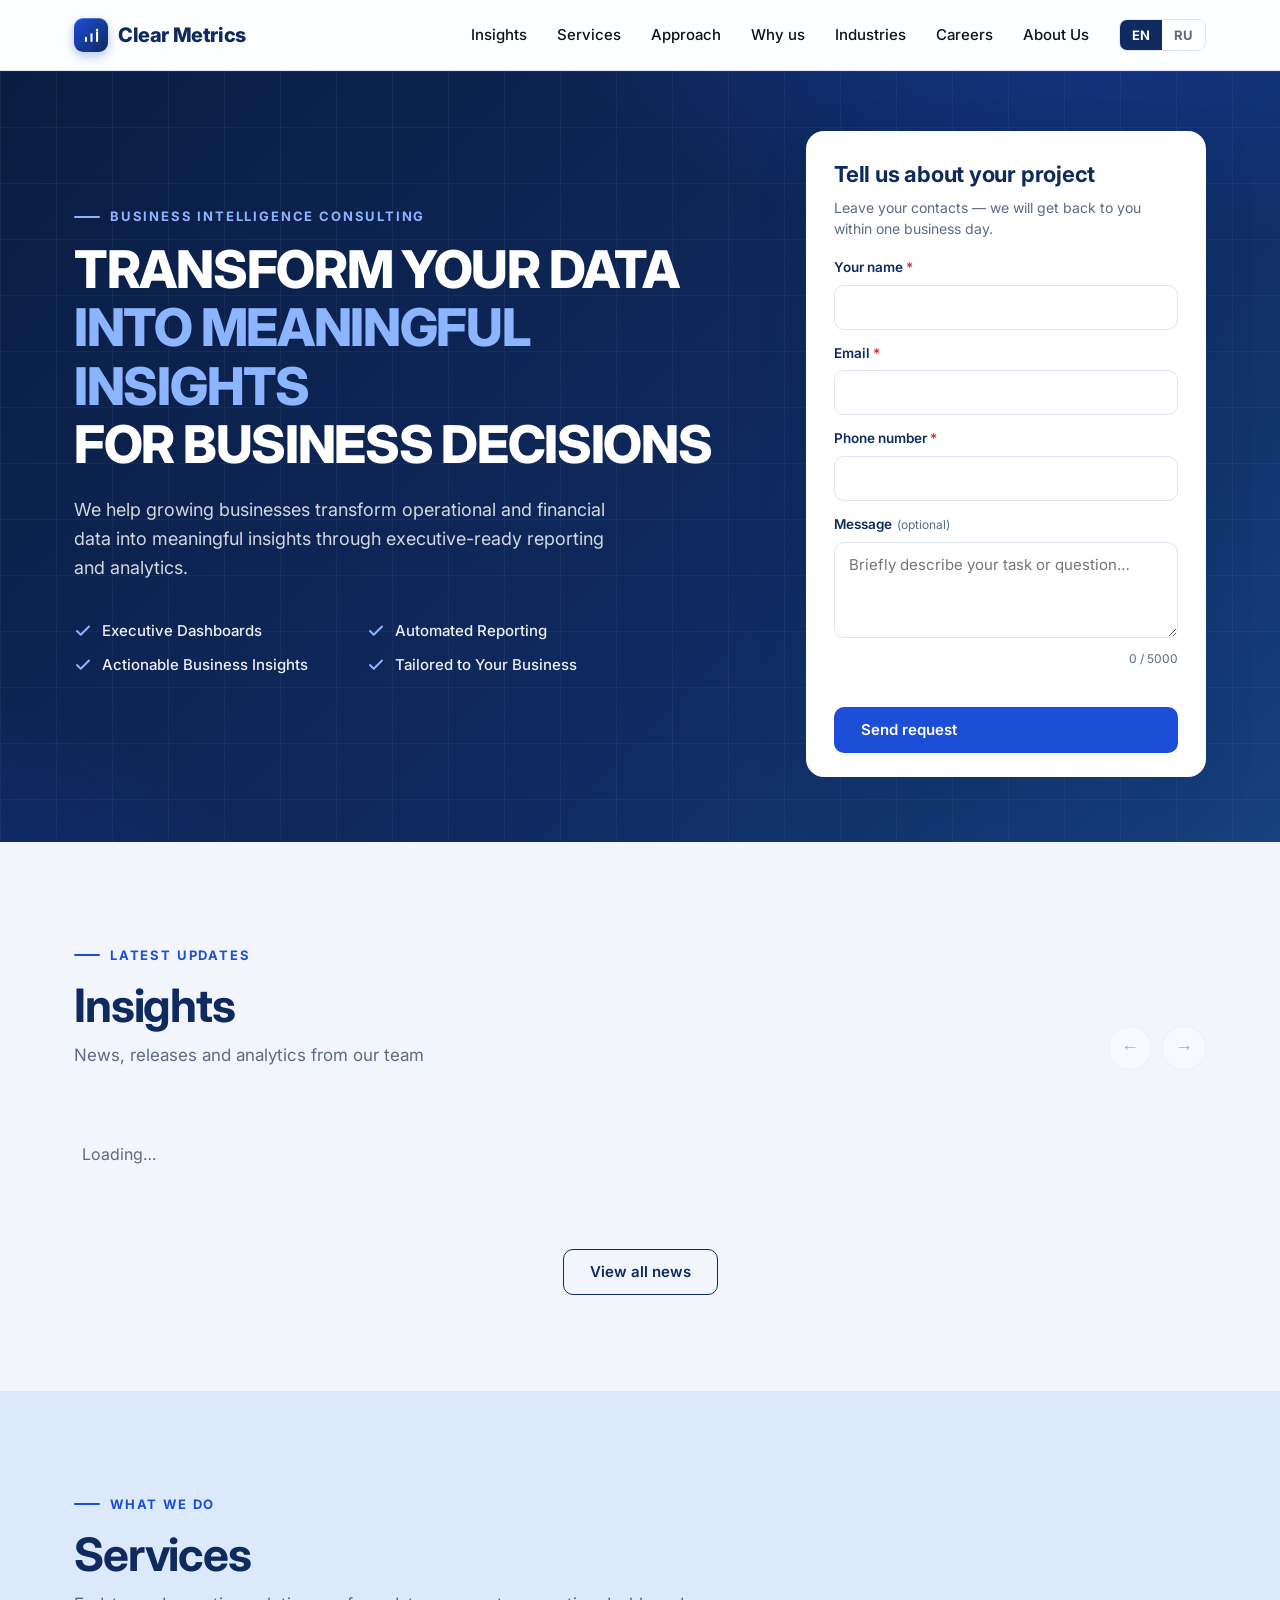
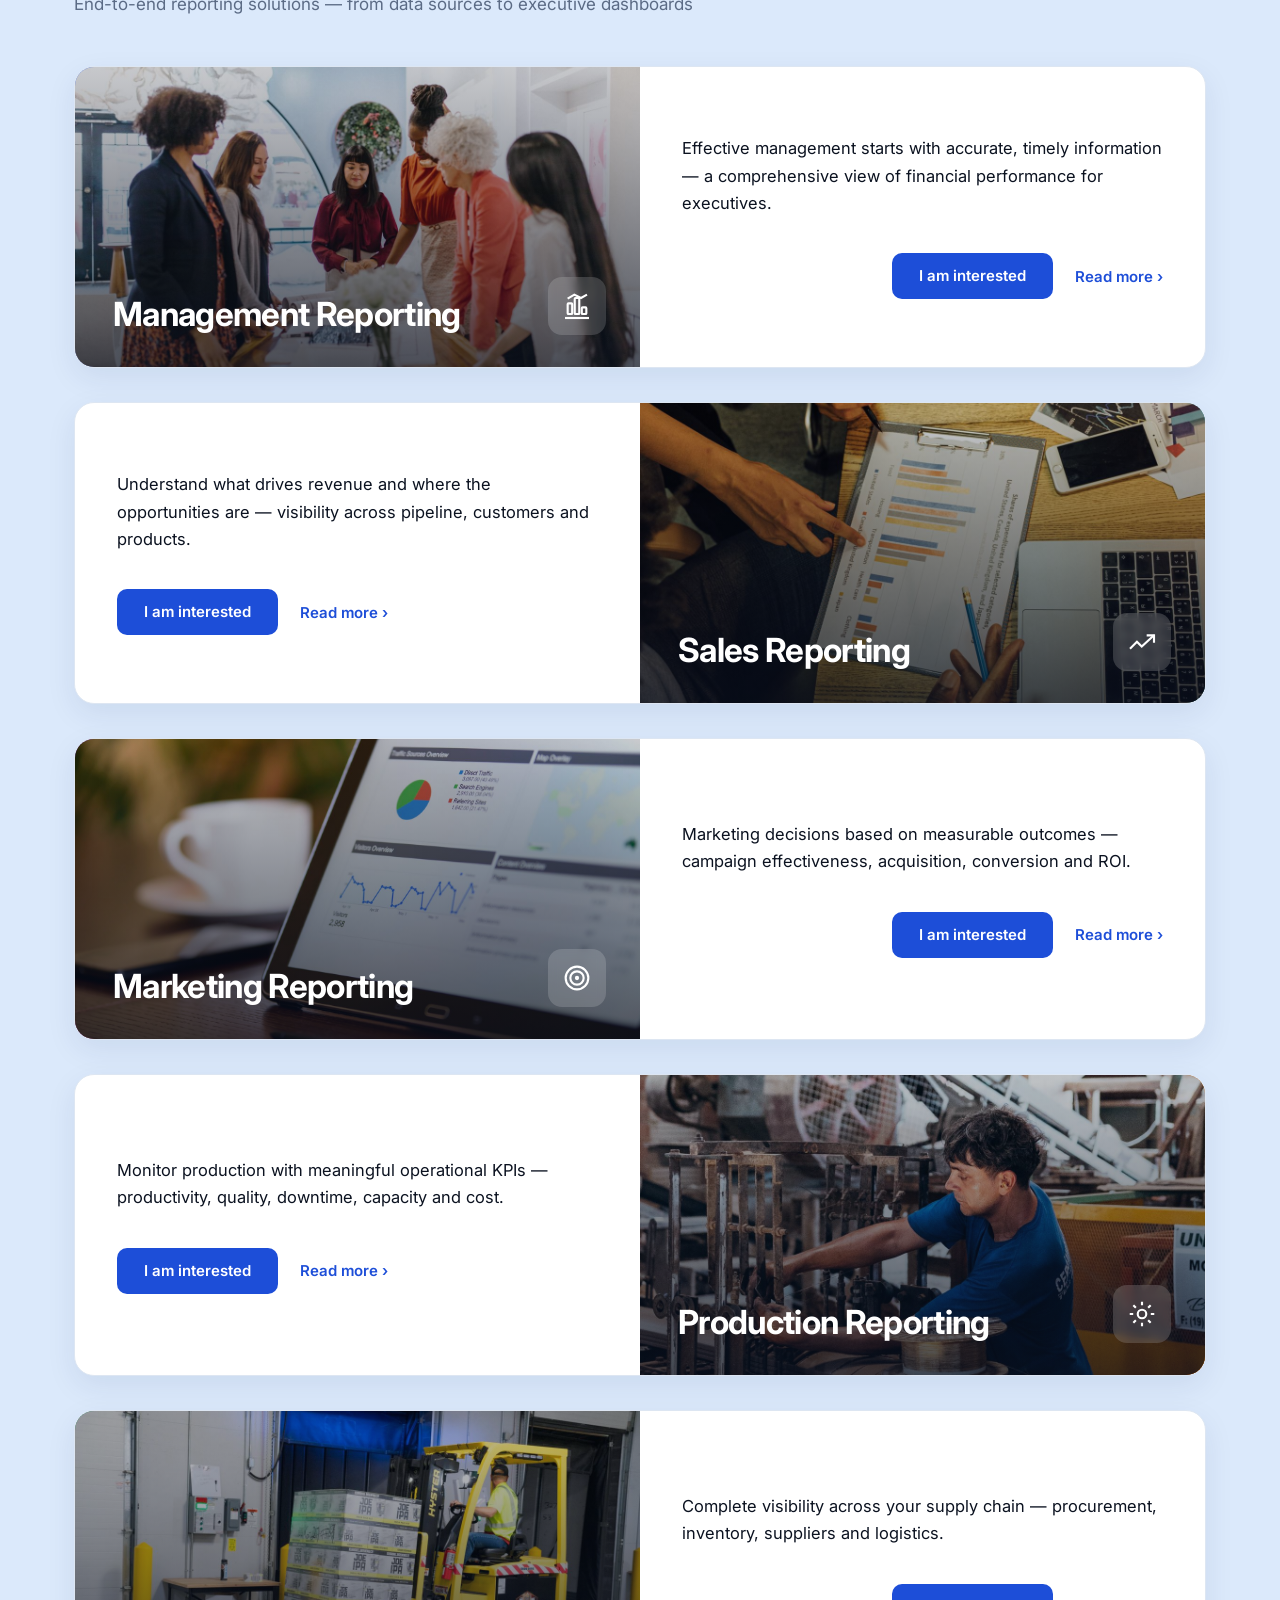
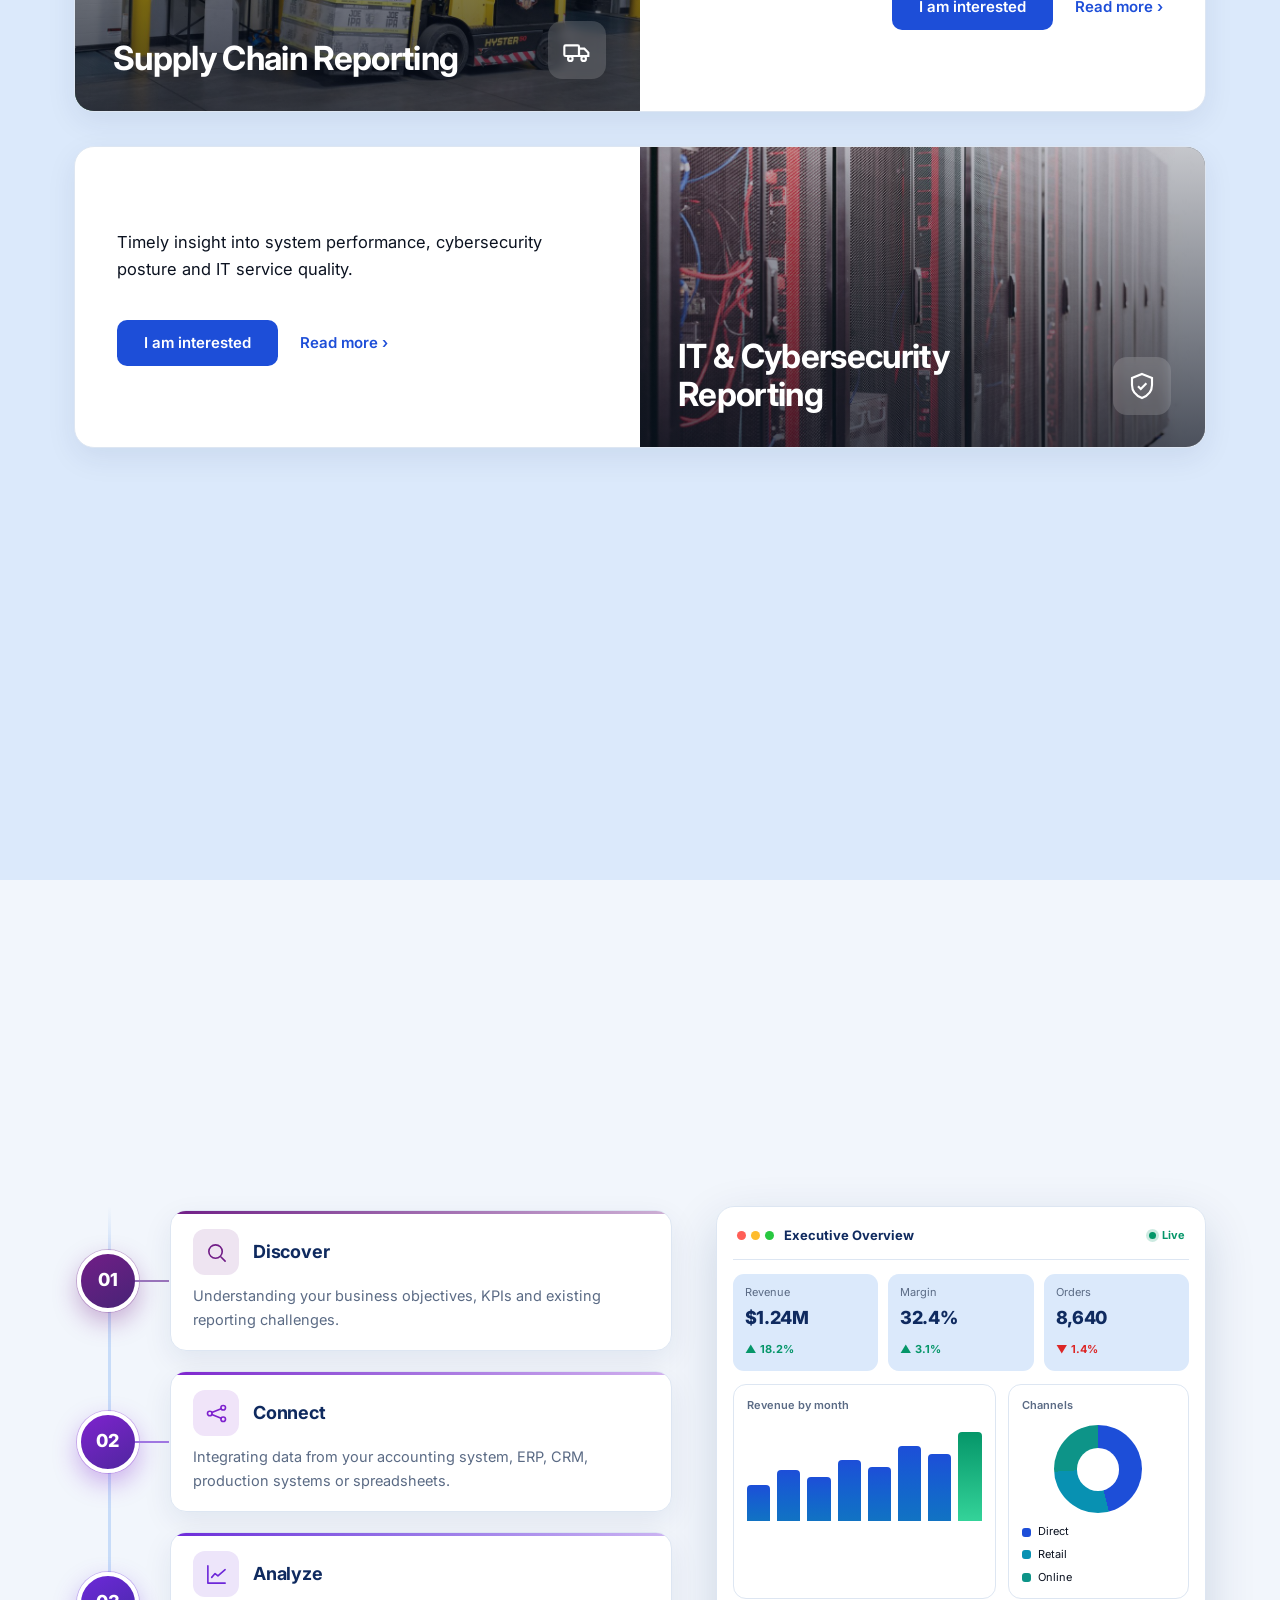
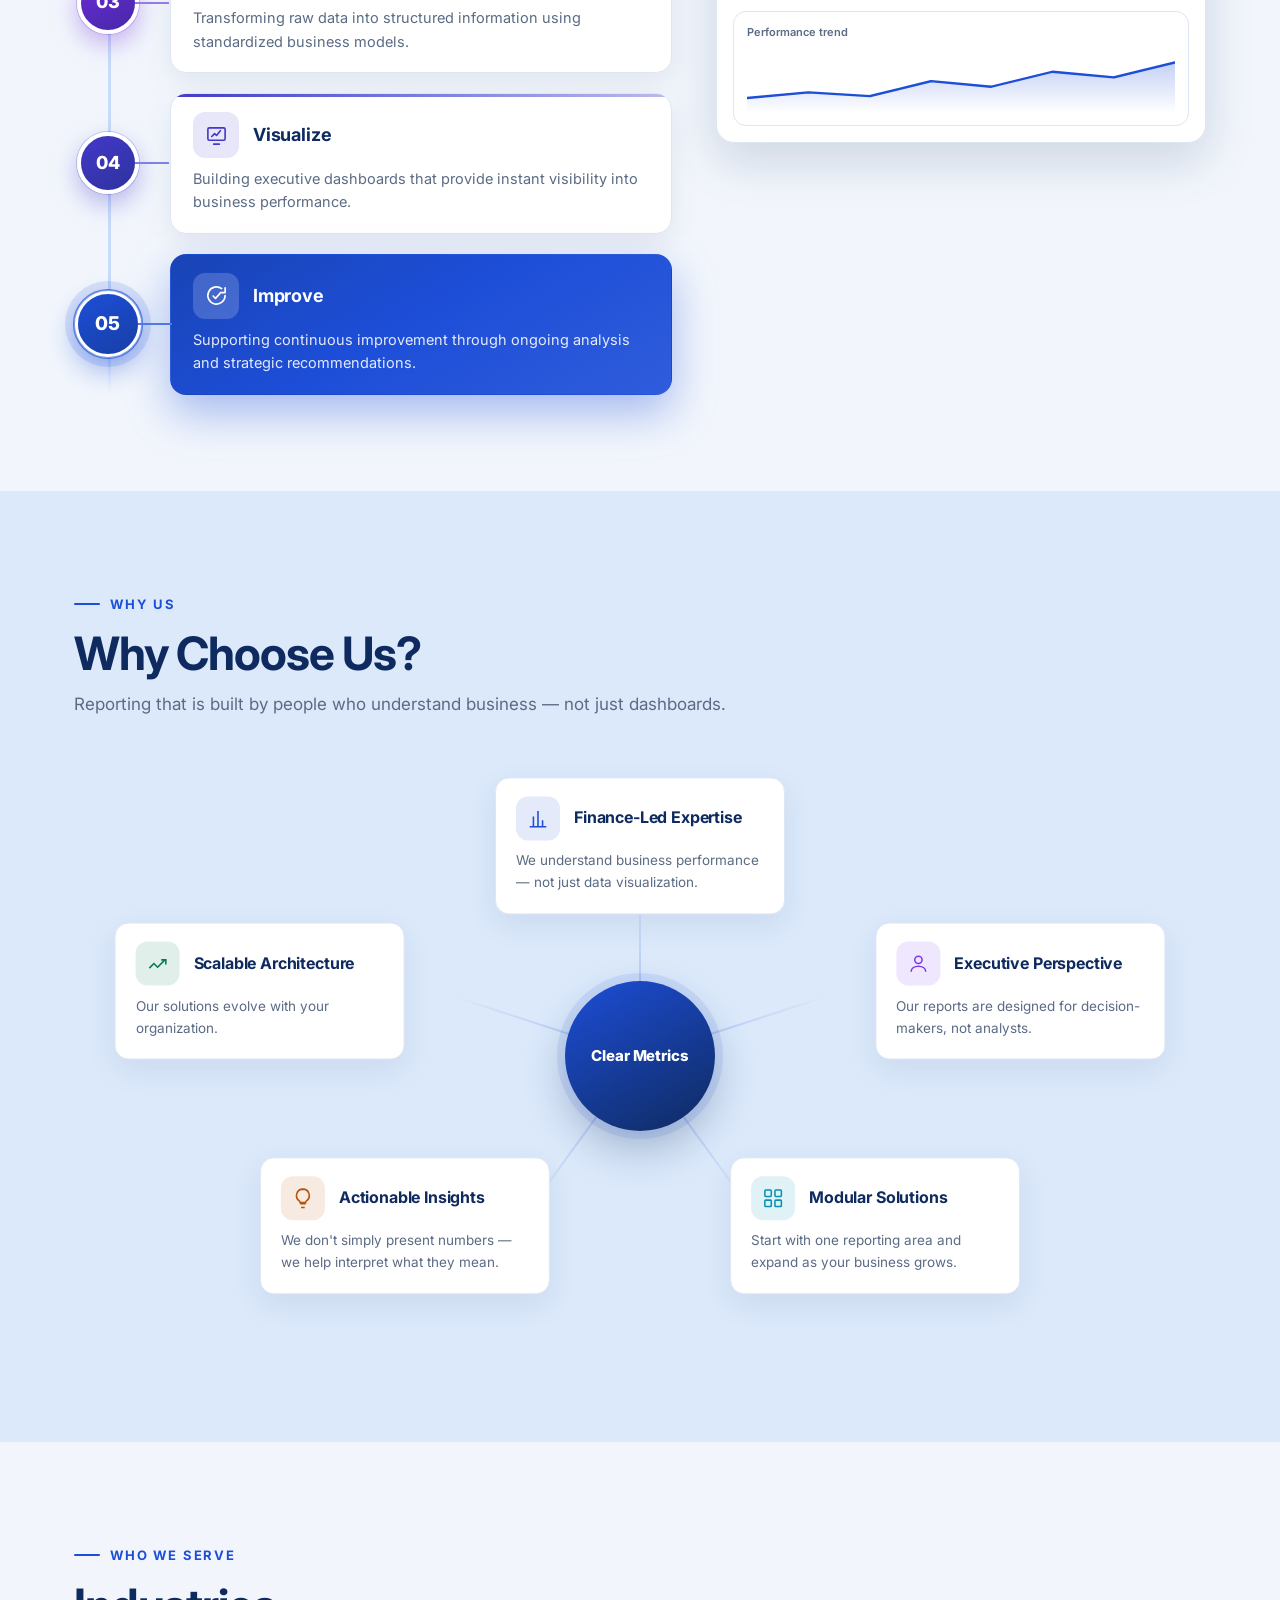
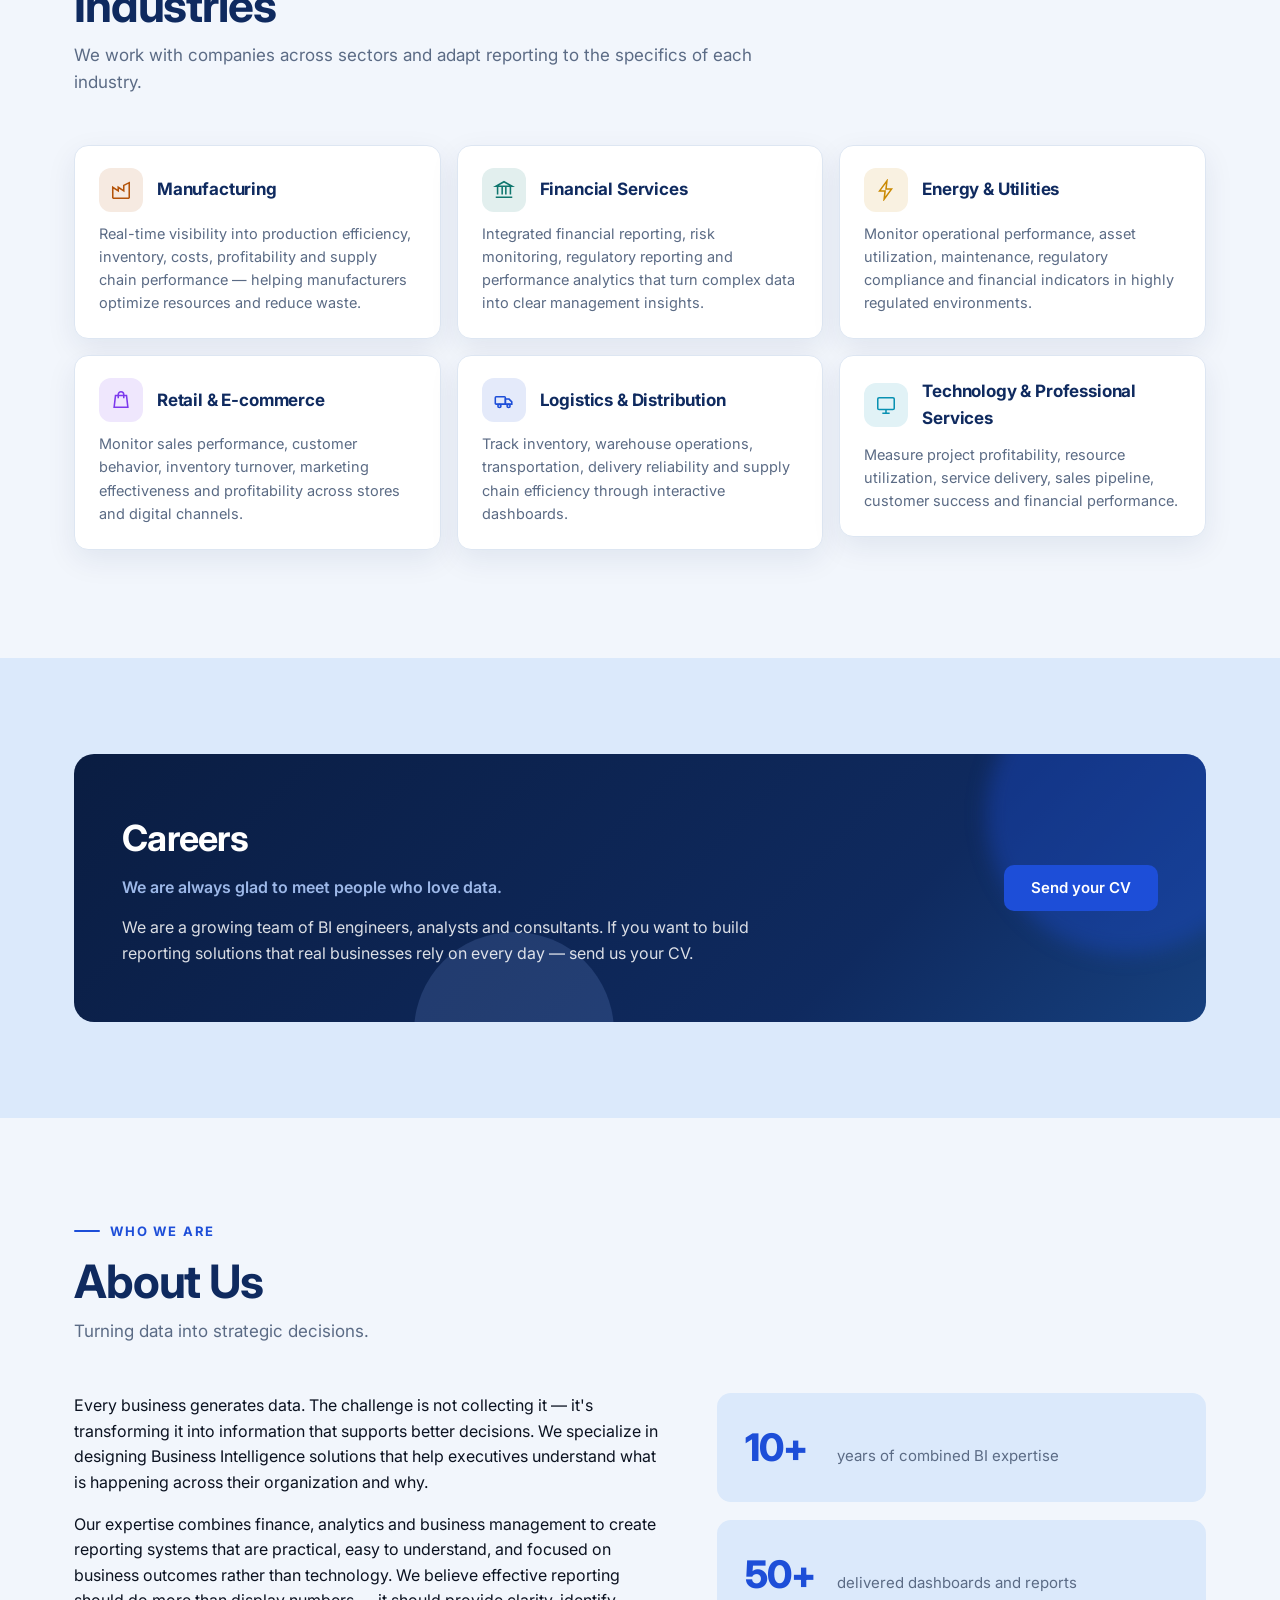
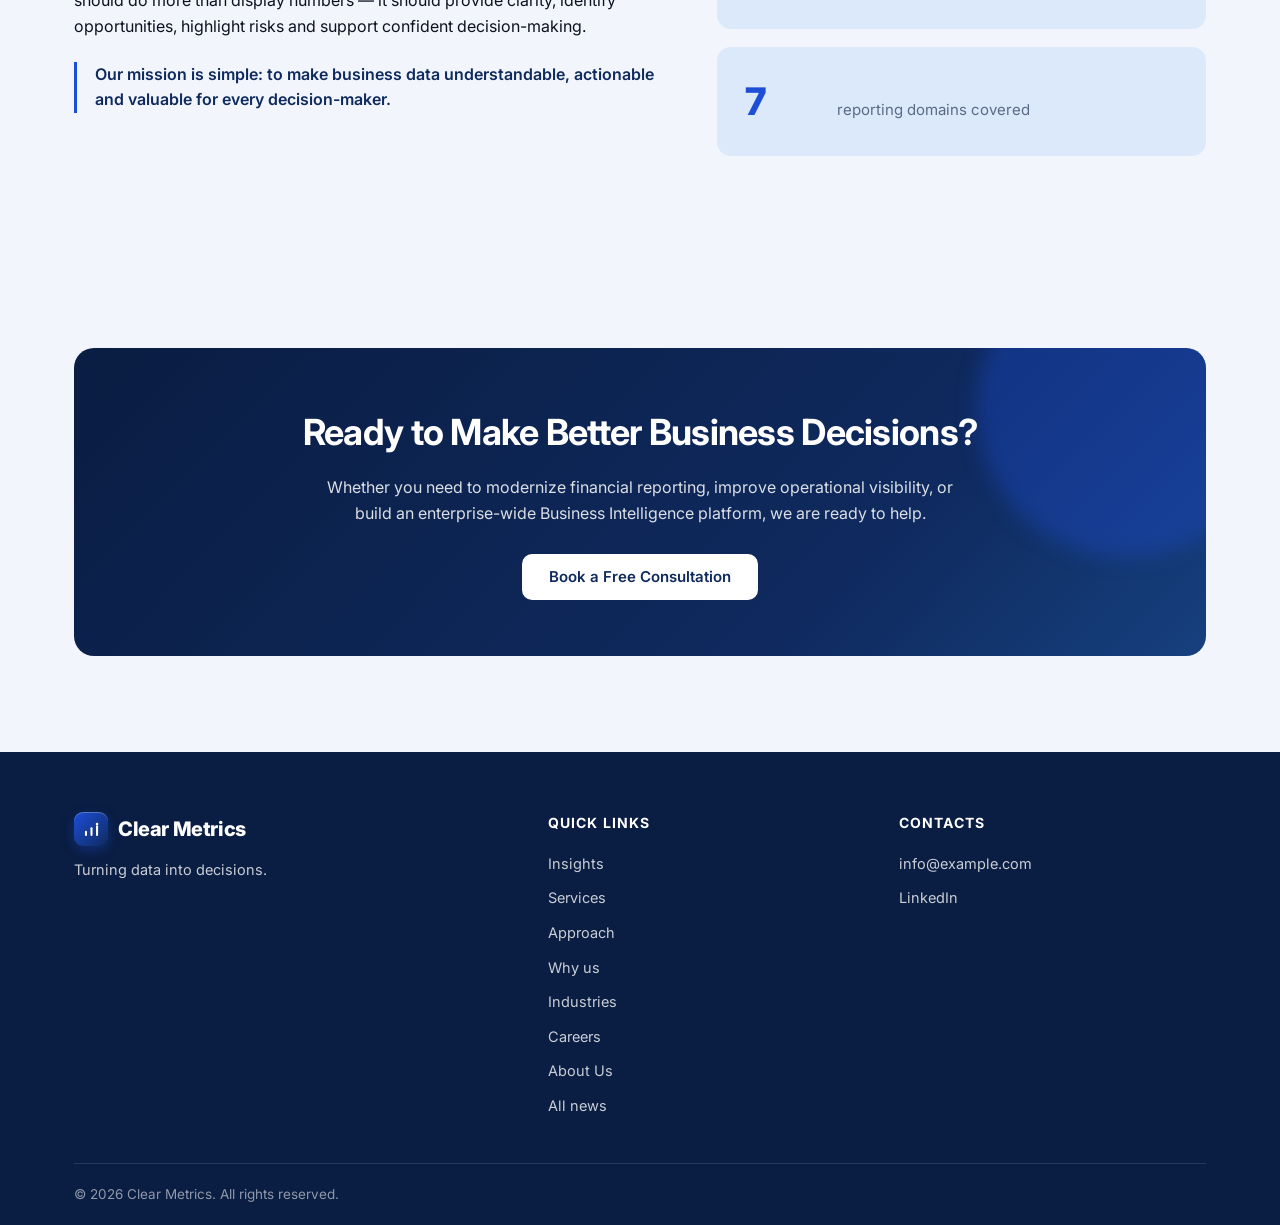
==== commit df33e7df: "Recolor Approach timeline as a purple-to-blue gradient Swap the "How we work" step colors so card 1 " ====
--- a/index.html
+++ b/index.html
@@ -26,7 +26,7 @@
   <link rel="preconnect" href="https://fonts.googleapis.com" />
   <link rel="preconnect" href="https://fonts.gstatic.com" crossorigin />
   <link href="https://fonts.googleapis.com/css2?family=Inter:wght@400;500;600;700;800&display=swap" rel="stylesheet" />
-  <link rel="stylesheet" href="css/styles.css?v=15" />
+  <link rel="stylesheet" href="css/styles.css?v=17" />
   <noscript><style>.reveal { opacity: 1 !important; transform: none !important; }</style></noscript>
 </head>
 <body>
@@ -188,7 +188,7 @@
       </div>
       <div class="approach-layout">
       <div class="approach-timeline">
-        <div class="approach-step reveal" style="--c:#1d4ed8">
+        <div class="approach-step reveal" style="--c:#711d87">
           <div class="approach-node" aria-hidden="true">01</div>
           <div class="approach-card">
             <div class="approach-card-head">
@@ -198,7 +198,7 @@
             <p data-i18n="approach.s1.text">Understanding your business objectives, KPIs and existing reporting challenges.</p>
           </div>
         </div>
-        <div class="approach-step reveal" style="--c:#0ea5e9">
+        <div class="approach-step reveal" style="--c:#7e22ce">
           <div class="approach-node" aria-hidden="true">02</div>
           <div class="approach-card">
             <div class="approach-card-head">
@@ -208,7 +208,7 @@
             <p data-i18n="approach.s2.text">Integrating data from your accounting system, ERP, CRM, production systems or spreadsheets.</p>
           </div>
         </div>
-        <div class="approach-step reveal" style="--c:#0891b2">
+        <div class="approach-step reveal" style="--c:#6d28d9">
           <div class="approach-node" aria-hidden="true">03</div>
           <div class="approach-card">
             <div class="approach-card-head">
@@ -218,7 +218,7 @@
             <p data-i18n="approach.s3.text">Transforming raw data into structured information using standardized business models.</p>
           </div>
         </div>
-        <div class="approach-step reveal" style="--c:#0d9488">
+        <div class="approach-step reveal" style="--c:#4338ca">
           <div class="approach-node" aria-hidden="true">04</div>
           <div class="approach-card">
             <div class="approach-card-head">
@@ -228,7 +228,7 @@
             <p data-i18n="approach.s4.text">Building executive dashboards that provide instant visibility into business performance.</p>
           </div>
         </div>
-        <div class="approach-step reveal" style="--c:#059669">
+        <div class="approach-step reveal" style="--c:#1d4ed8">
           <div class="approach-node" aria-hidden="true">05</div>
           <div class="approach-card">
             <div class="approach-card-head">
--- a/css/styles.css
+++ b/css/styles.css
@@ -1289,7 +1289,7 @@
   70%, 100% { transform: scale(1.5); opacity: 0; }
 }
 .approach-step:last-child .approach-card {
-  background: linear-gradient(150deg,
+  background: linear-gradient(330deg,
     color-mix(in srgb, var(--c) 92%, #fff) 0%,
     var(--c) 52%,
     color-mix(in srgb, var(--c) 72%, var(--navy)) 100%);
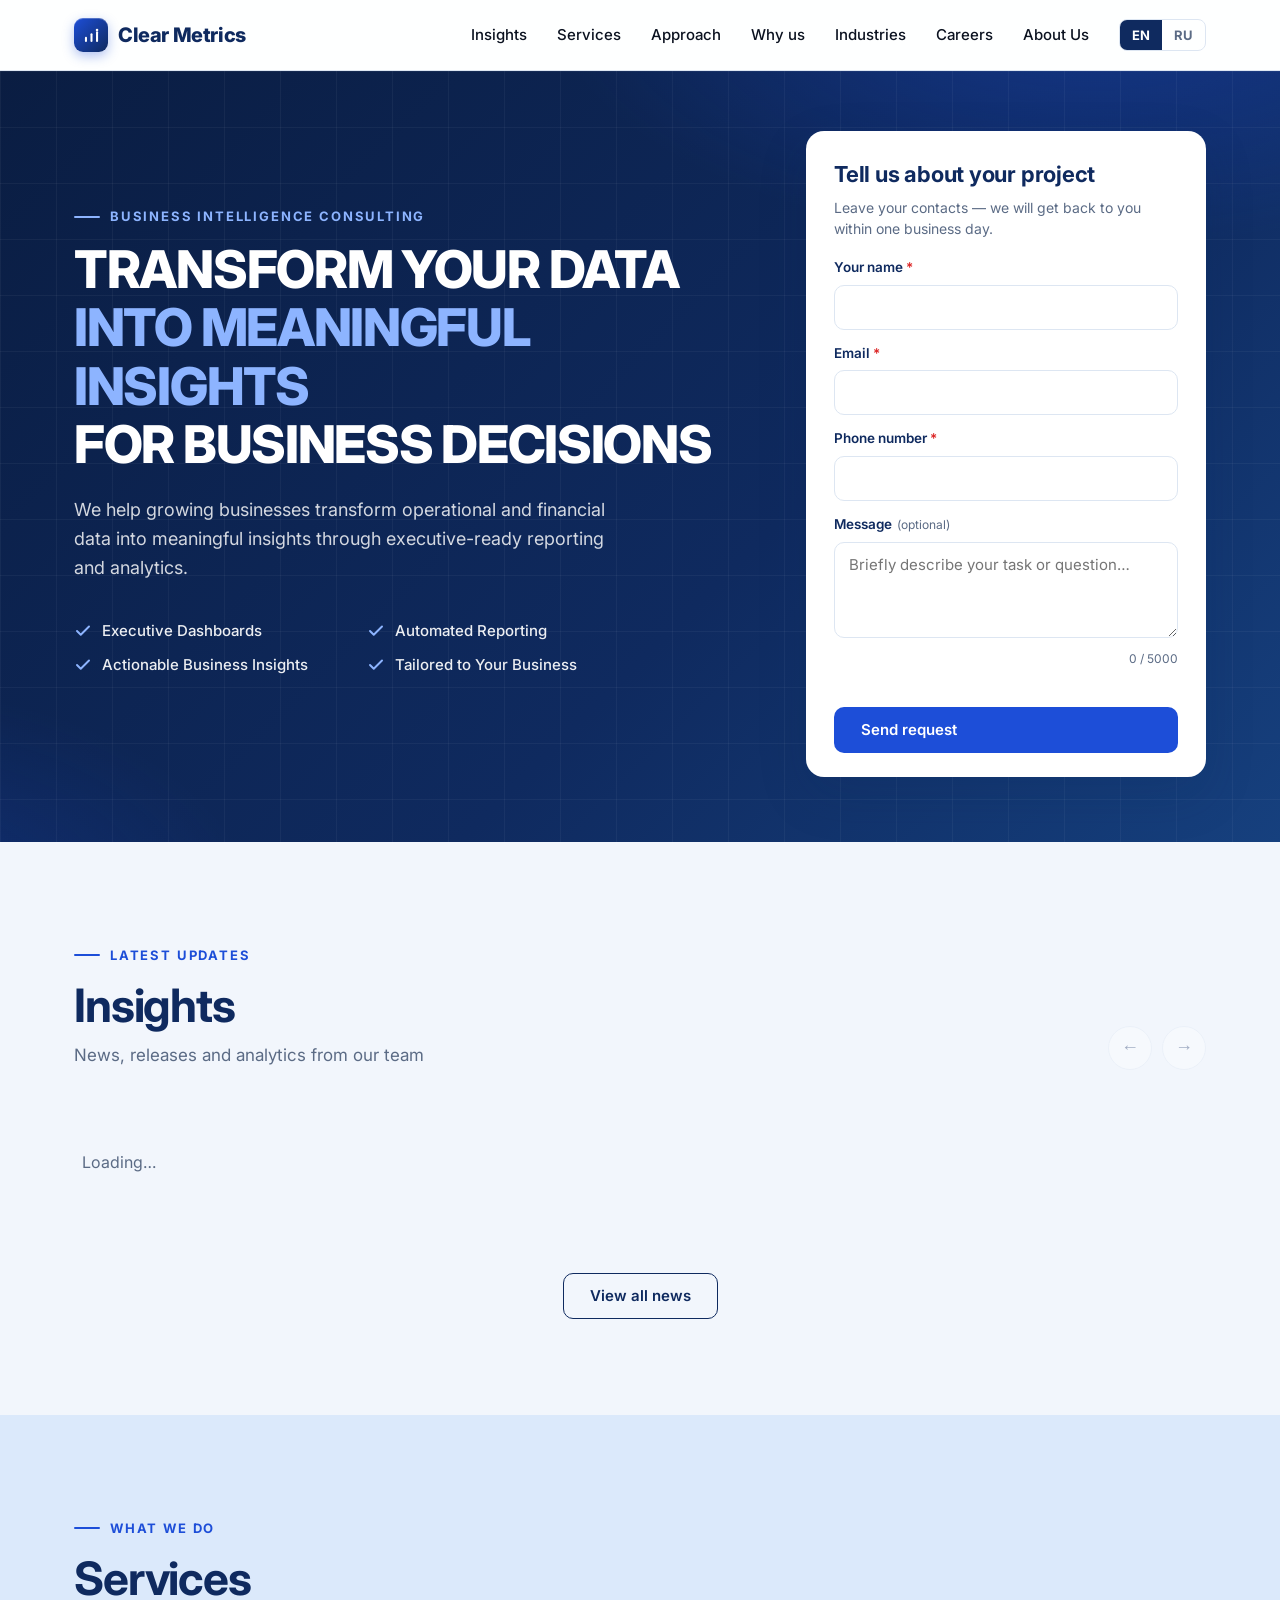
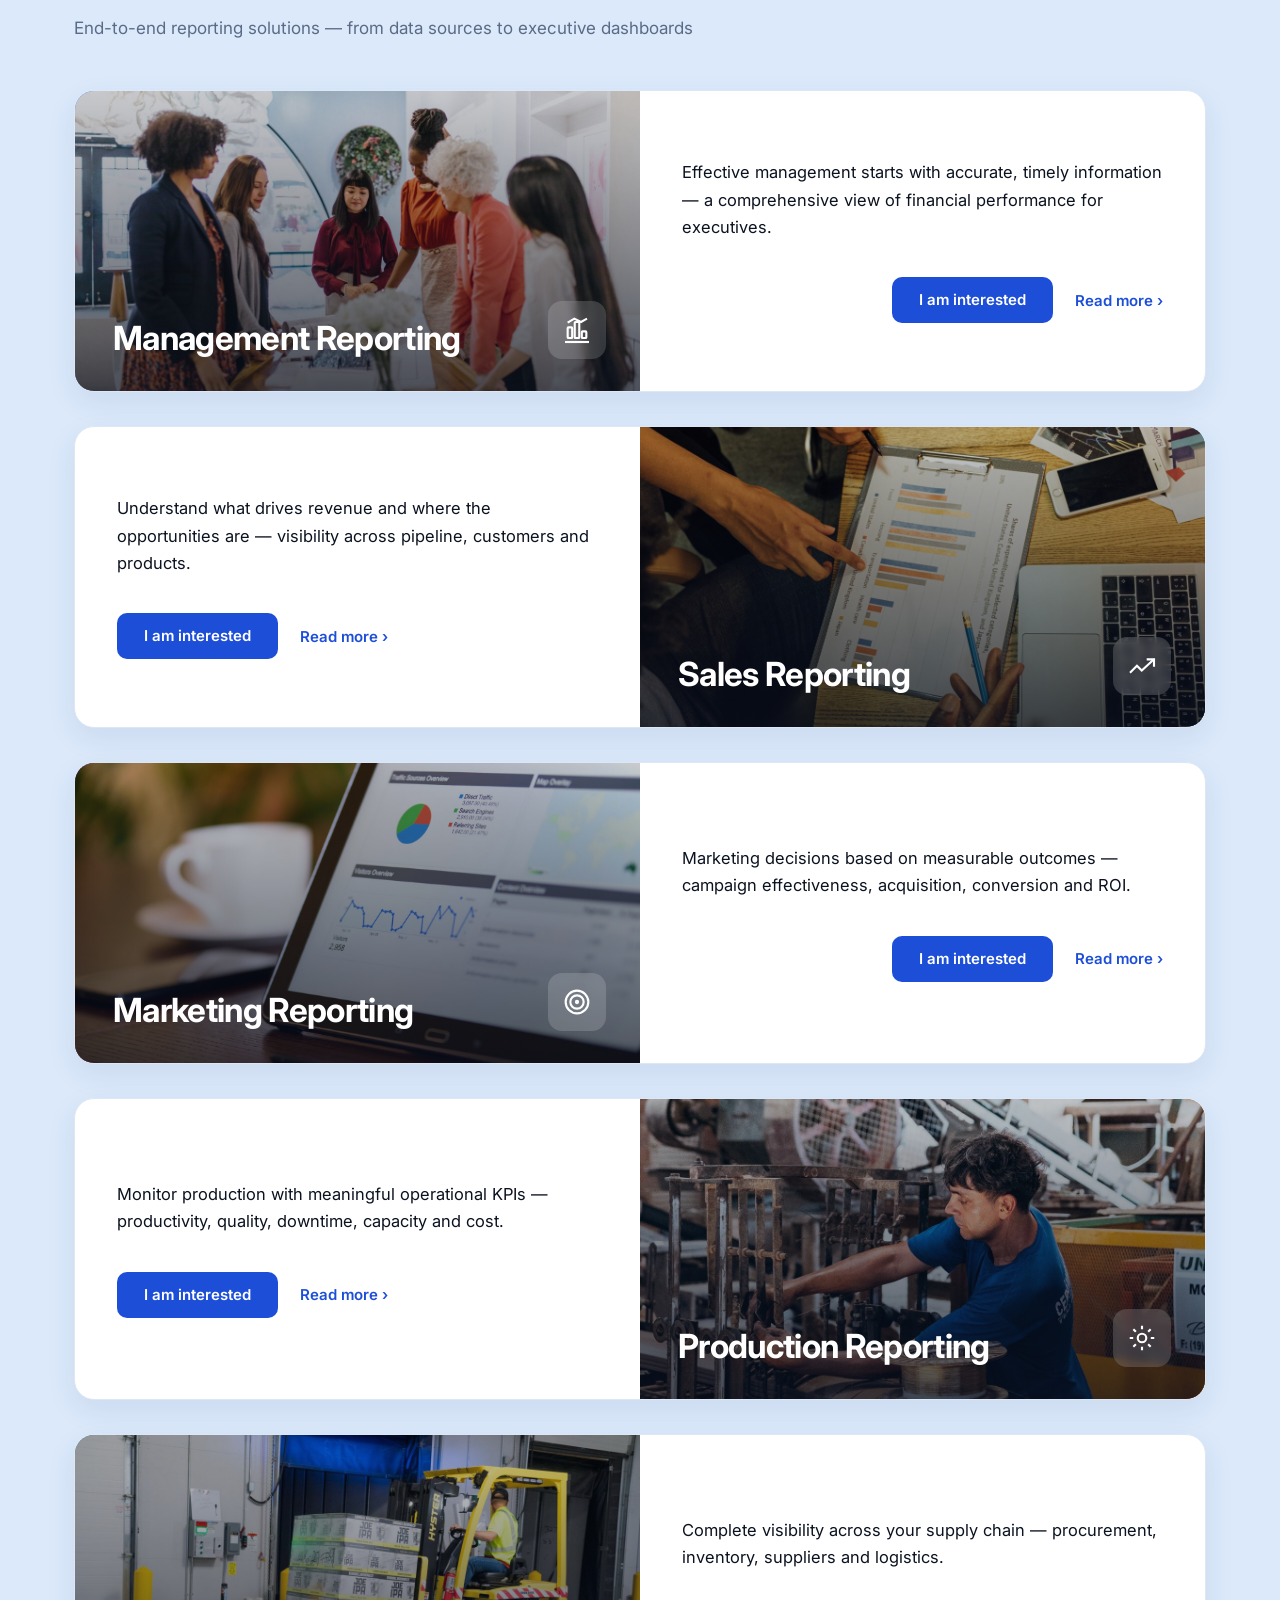
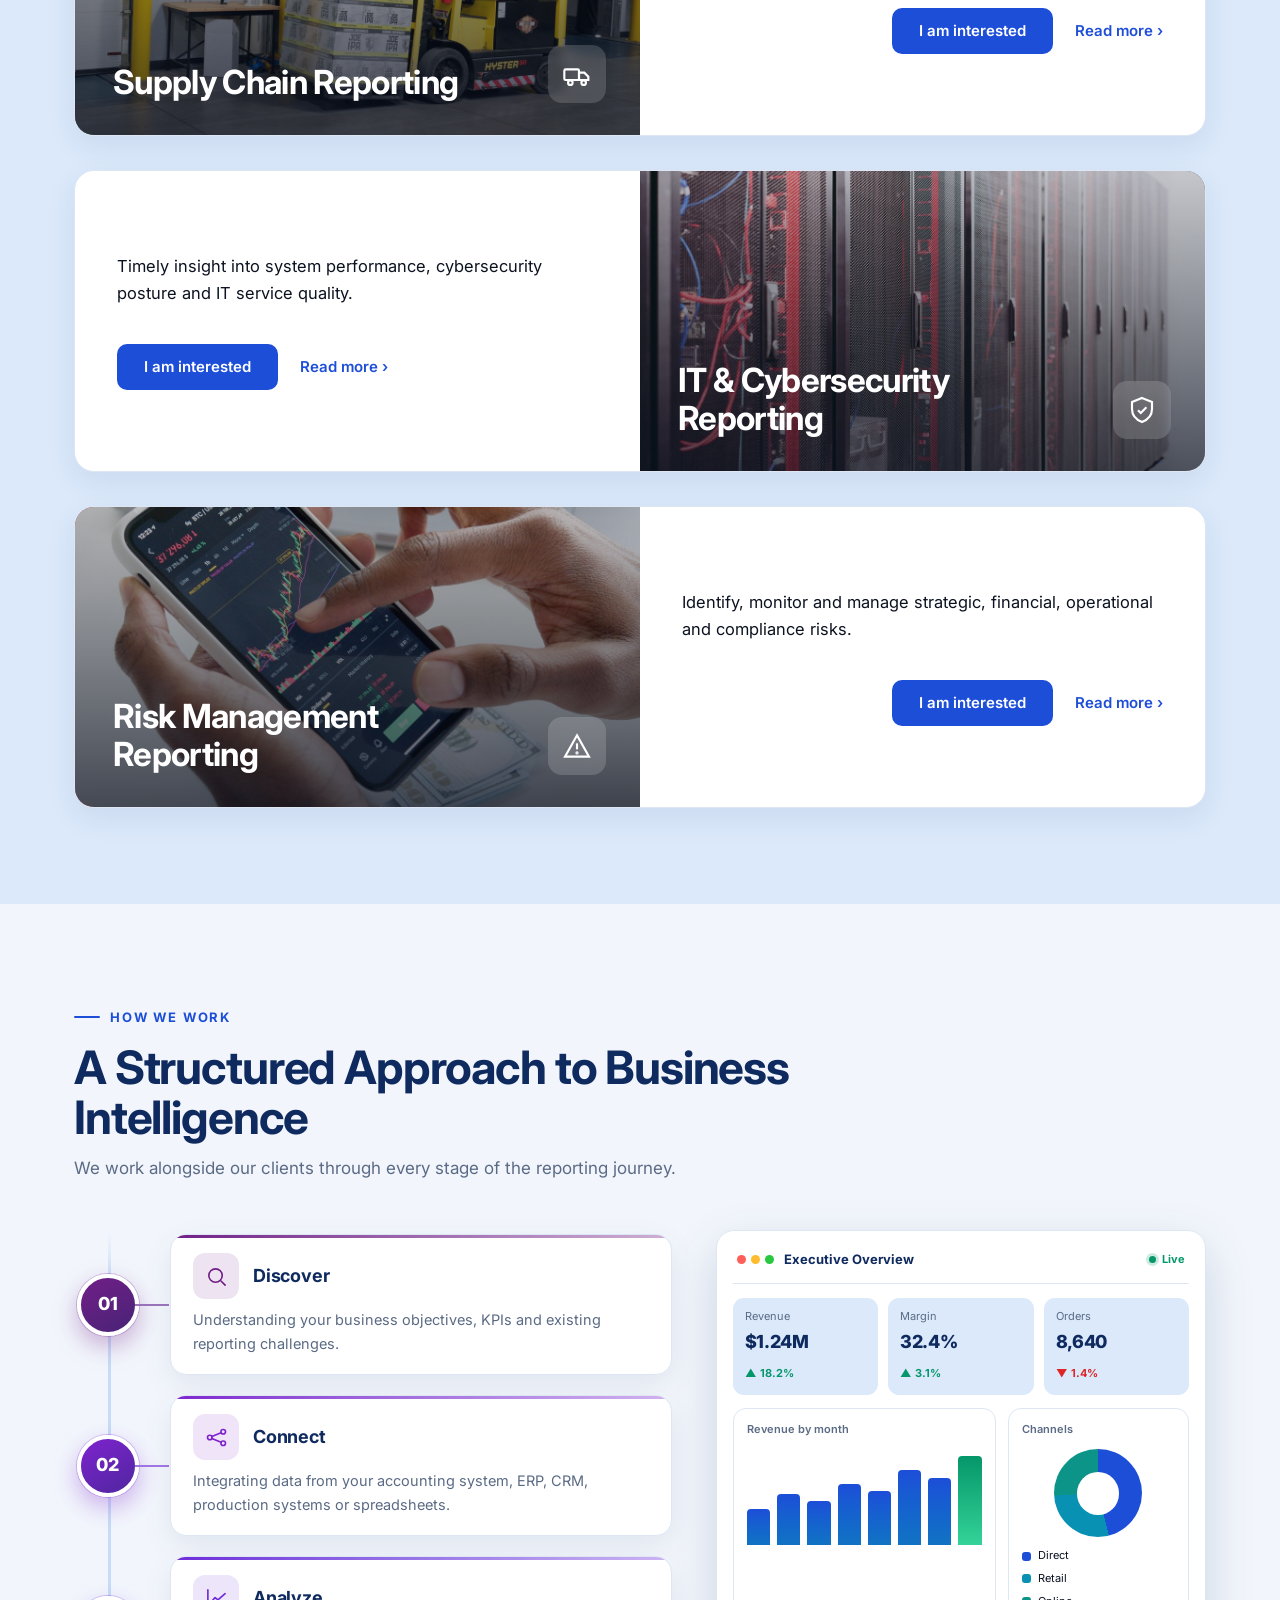
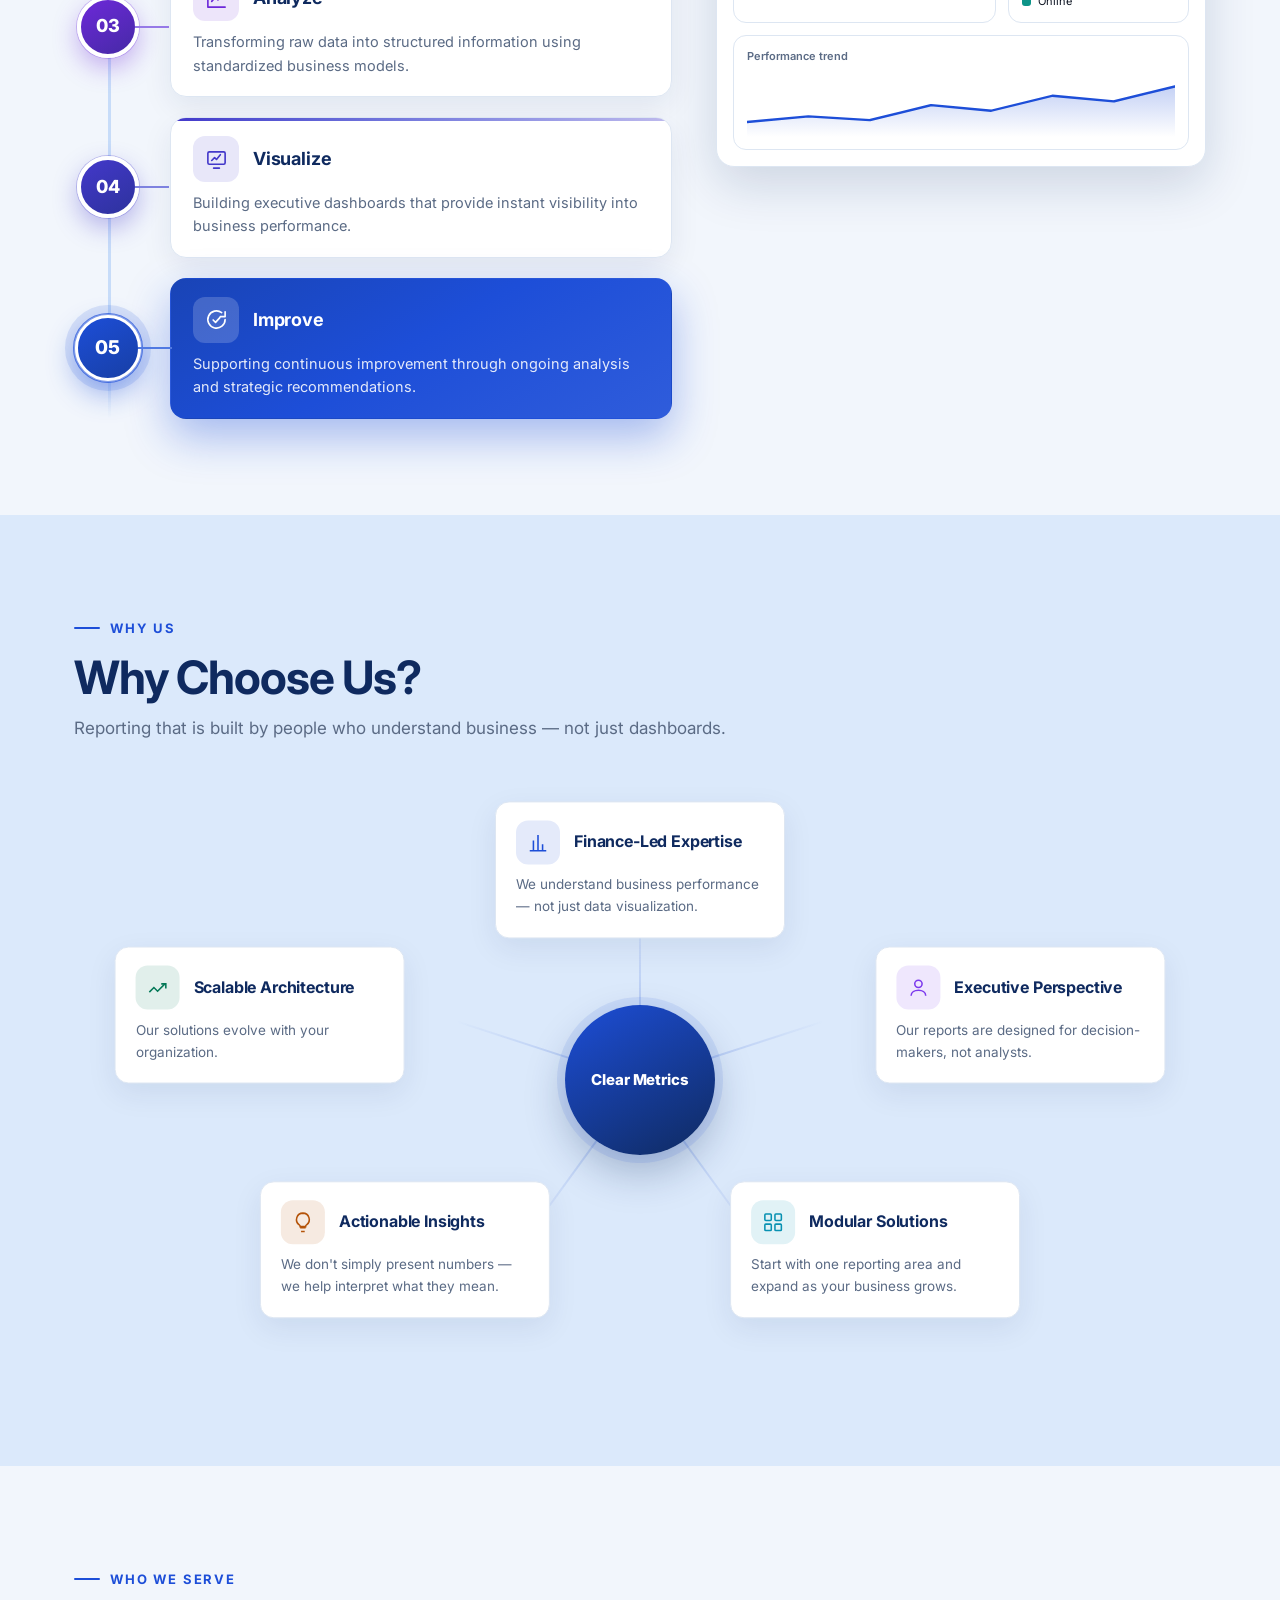
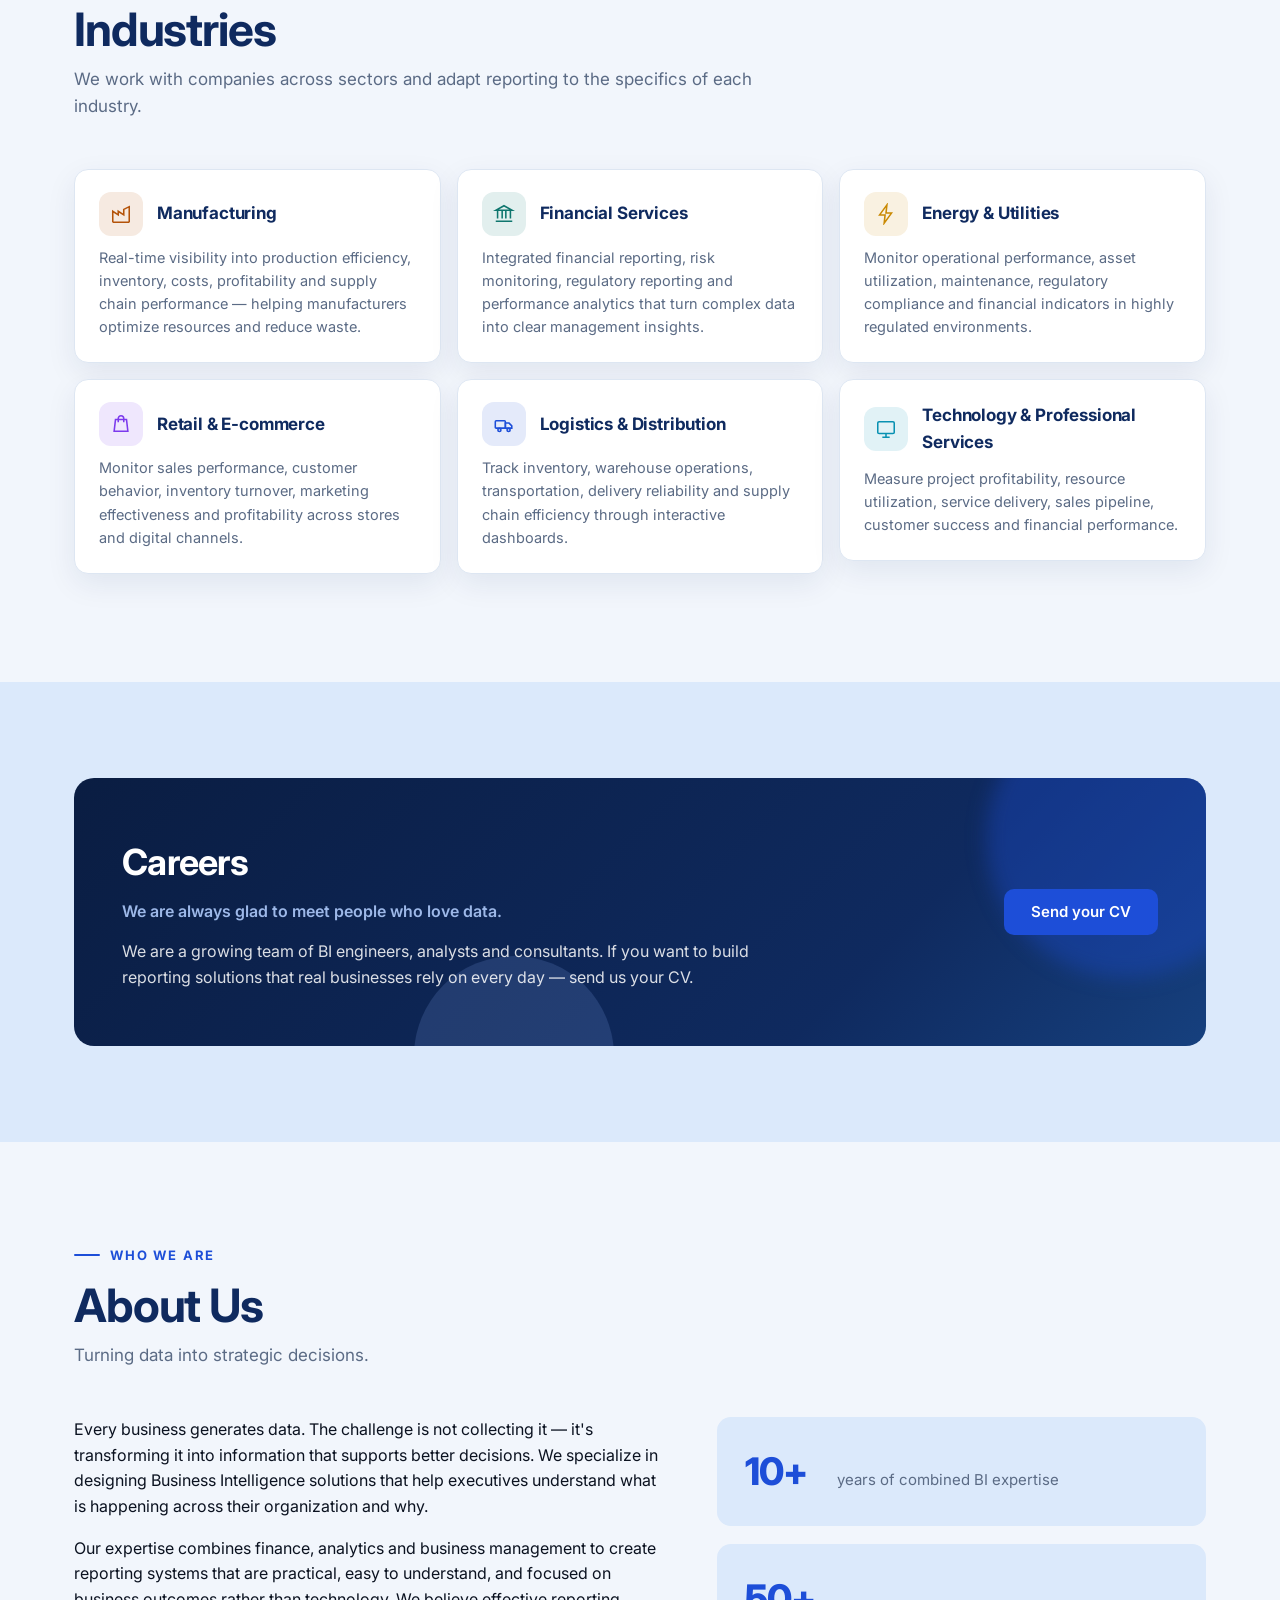
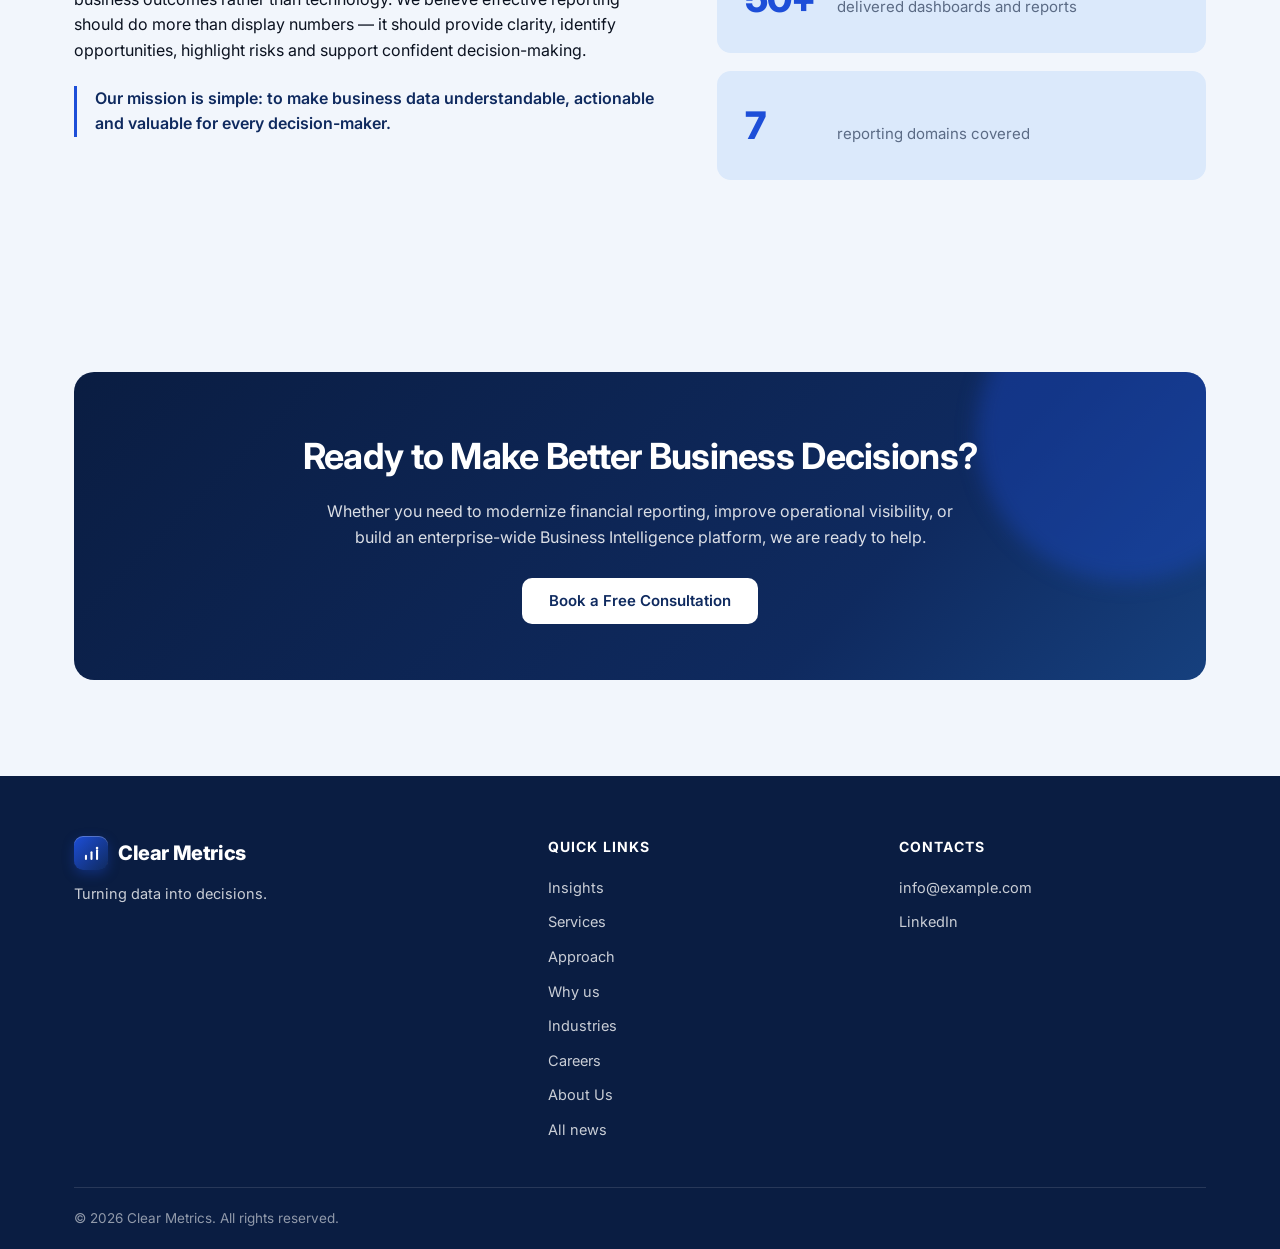
==== commit 43552301: "Adapt homepage sections for mobile and touch - Hide decorative SVG icons (services, approach, indust" ====
--- a/index.html
+++ b/index.html
@@ -26,7 +26,7 @@
   <link rel="preconnect" href="https://fonts.googleapis.com" />
   <link rel="preconnect" href="https://fonts.gstatic.com" crossorigin />
   <link href="https://fonts.googleapis.com/css2?family=Inter:wght@400;500;600;700;800&display=swap" rel="stylesheet" />
-  <link rel="stylesheet" href="css/styles.css?v=17" />
+  <link rel="stylesheet" href="css/styles.css?v=20" />
   <noscript><style>.reveal { opacity: 1 !important; transform: none !important; }</style></noscript>
 </head>
 <body>
@@ -600,7 +600,7 @@
   <script src="js/i18n.js?v=12"></script>
   <script src="js/services-data.js?v=12"></script>
   <script src="js/news-api.js?v=12"></script>
-  <script src="js/main.js?v=12"></script>
+  <script src="js/main.js?v=14"></script>
   <script src="js/ui.js?v=12"></script>
 </body>
 </html>
--- a/css/styles.css
+++ b/css/styles.css
@@ -391,7 +391,11 @@
   overflow-y: hidden;
   scroll-snap-type: x mandatory;
   scroll-behavior: smooth;
-  padding: 12px 4px 30px;
+  /* overflow-y: hidden (обязателен при overflow-x: auto) обрезает тень карточек
+     по вертикали. Вертикальные отступы держим больше, чем размах тени карточки
+     (--shadow = 0 10px 30px → ~40px вниз), чтобы тень успевала полностью сойти
+     на нет до края клиппинга и не было резкого «шва». */
+  padding: 20px 4px 46px;
   scrollbar-width: thin;
   scrollbar-color: var(--ice-2) transparent;
 }
@@ -1639,6 +1643,66 @@
   .cta-box { padding: 40px 26px; }
 }
 
+/* ---------- Мобильная версия: прячем декоративные SVG-иконки у заголовков
+   (сервисы / подход / отрасли) и стрелки-навигацию ленты новостей.
+   Ленту всё так же можно листать свайпом (.news-track: overflow-x: auto). ---------- */
+@media (max-width: 760px) {
+  .carousel-controls { display: none; }
+  .service-icon { display: none; }
+  .approach-icon { display: none; }
+  .ind-ic { display: none; }
+}
+
+/* ---------- Тач-устройства: hover-микроанимации карточек проигрываются
+   по мере скролла. На тач-экранах :hover не срабатывает (или «залипает»
+   после тапа), поэтому те же активные состояния включаем классом .in-view,
+   который js/main.js вешает, пока блок проходит вертикальный центр экрана,
+   и снимает, когда блок из центра уходит — получается «подсветка по скроллу».
+   Значения продублированы с :hover-правил выше (CSS custom properties внутри
+   color-mix()/rgba() наследуются от самих карточек). Иконки сервисов/подхода/
+   отраслей на узких экранах скрыты (блок выше) — их трансформации здесь
+   ни на что не влияют, но оставлены для широких тач-экранов (планшетов). ---------- */
+@media (hover: none) {
+  .service-row.in-view { box-shadow: var(--shadow-lg); }
+  .service-row.in-view .service-icon { transform: scale(1.1) rotate(-4deg); background: rgba(255, 255, 255, 0.26); }
+
+  .ind-tile.in-view {
+    transform: translateY(-5px);
+    box-shadow: var(--shadow-lg);
+    border-color: color-mix(in srgb, var(--c) 45%, var(--line));
+  }
+  .ind-tile.in-view::before { transform: scaleX(1); }
+  .ind-tile.in-view .ind-ic { transform: rotate(-4deg) scale(1.06); }
+
+  .stat-card.in-view { transform: translateX(6px); }
+
+  .approach-step.in-view .approach-card {
+    transform: translateY(-5px);
+    box-shadow: var(--shadow-lg);
+    border-color: color-mix(in srgb, var(--c) 38%, var(--line));
+  }
+  .approach-step.in-view .approach-node {
+    transform: scale(1.08);
+    box-shadow:
+      0 0 0 1px color-mix(in srgb, var(--c) 32%, transparent),
+      0 14px 30px color-mix(in srgb, var(--c) 45%, transparent);
+  }
+  .approach-step.in-view .approach-icon {
+    background: var(--c);
+    color: #fff;
+    transform: scale(1.06) rotate(-3deg);
+  }
+  /* финальный (акцентный) шаг: иконка светлая, как и на :hover */
+  .approach-step:last-child.in-view .approach-icon { background: rgba(255, 255, 255, 0.28); color: #fff; }
+
+  .why-tile.in-view {
+    box-shadow: var(--shadow-lg);
+    border-color: color-mix(in srgb, var(--c) 45%, var(--line));
+  }
+  .why-tile.in-view::before { transform: scaleX(1); }
+  .why-tile.in-view .why-ic { transform: rotate(-4deg) scale(1.06); }
+}
+
 /* ---------- Уважение к prefers-reduced-motion ---------- */
 @media (prefers-reduced-motion: reduce) {
   *, *::before, *::after {
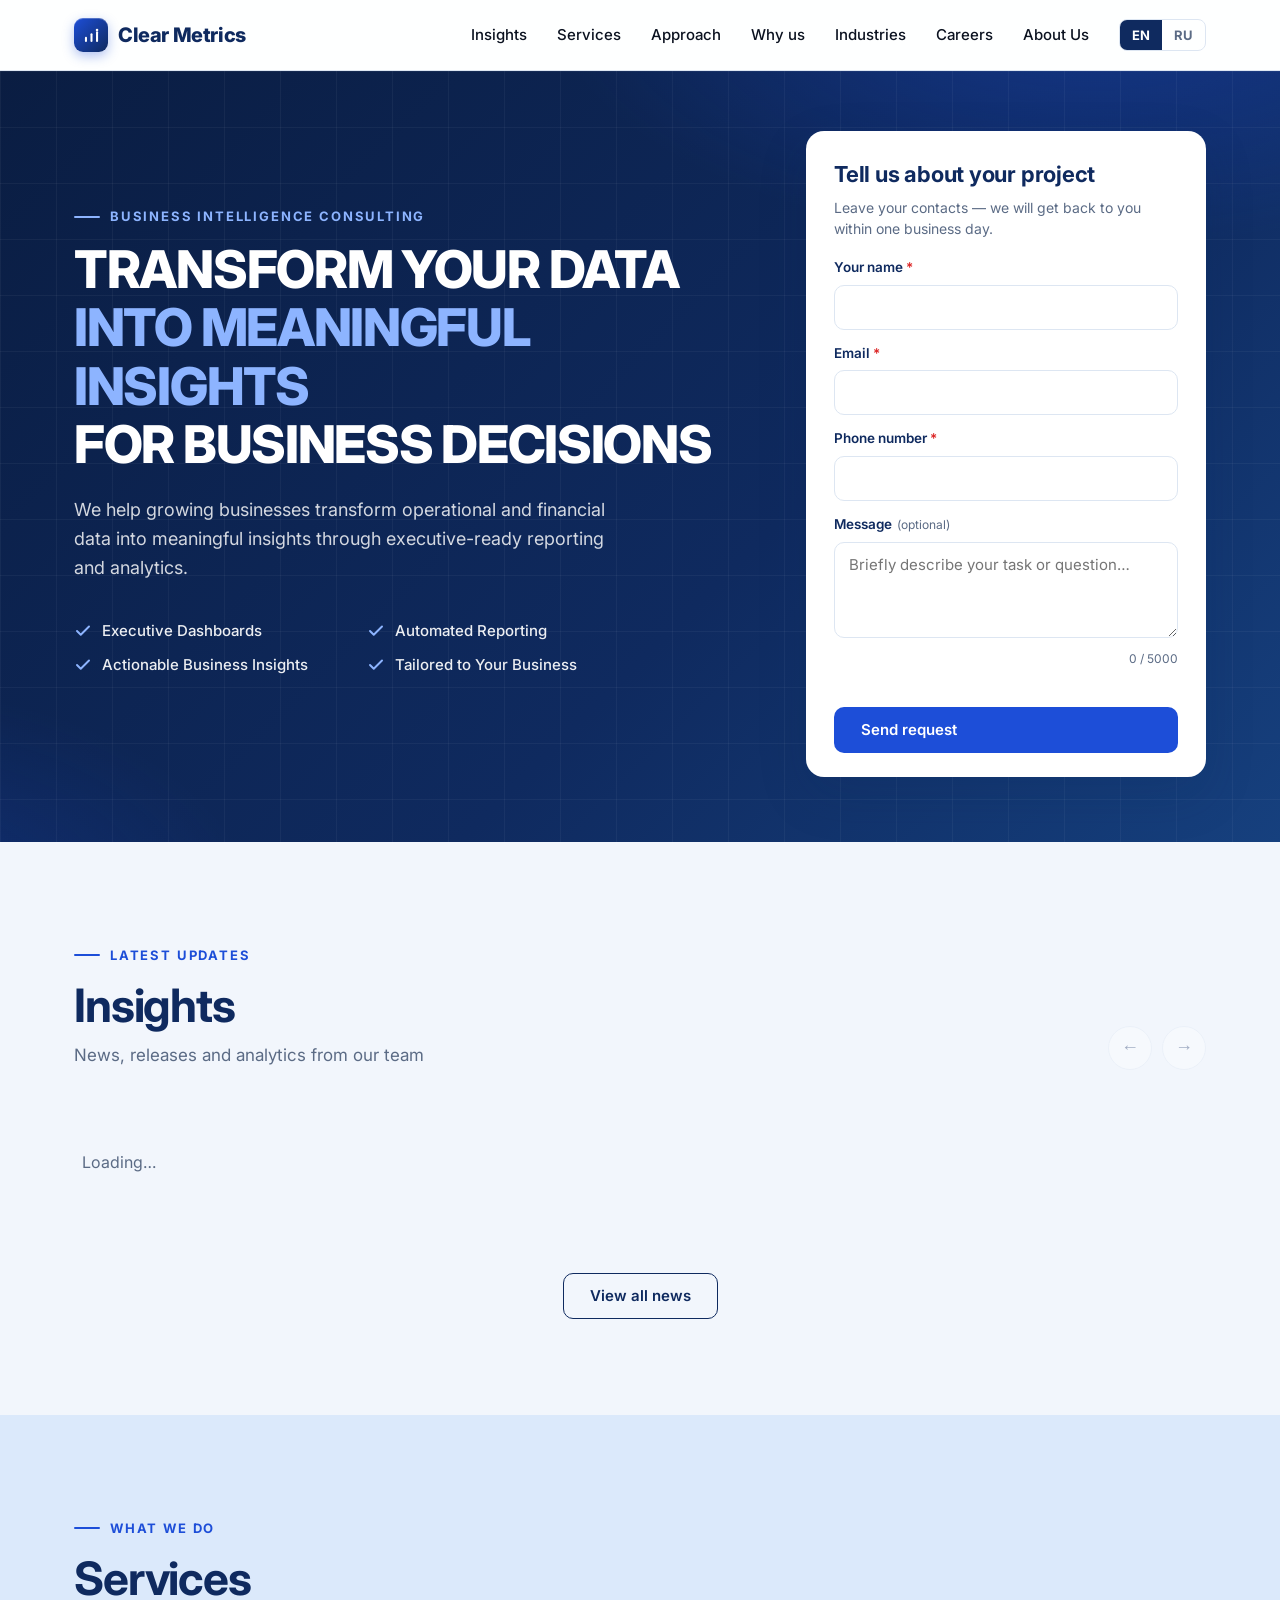
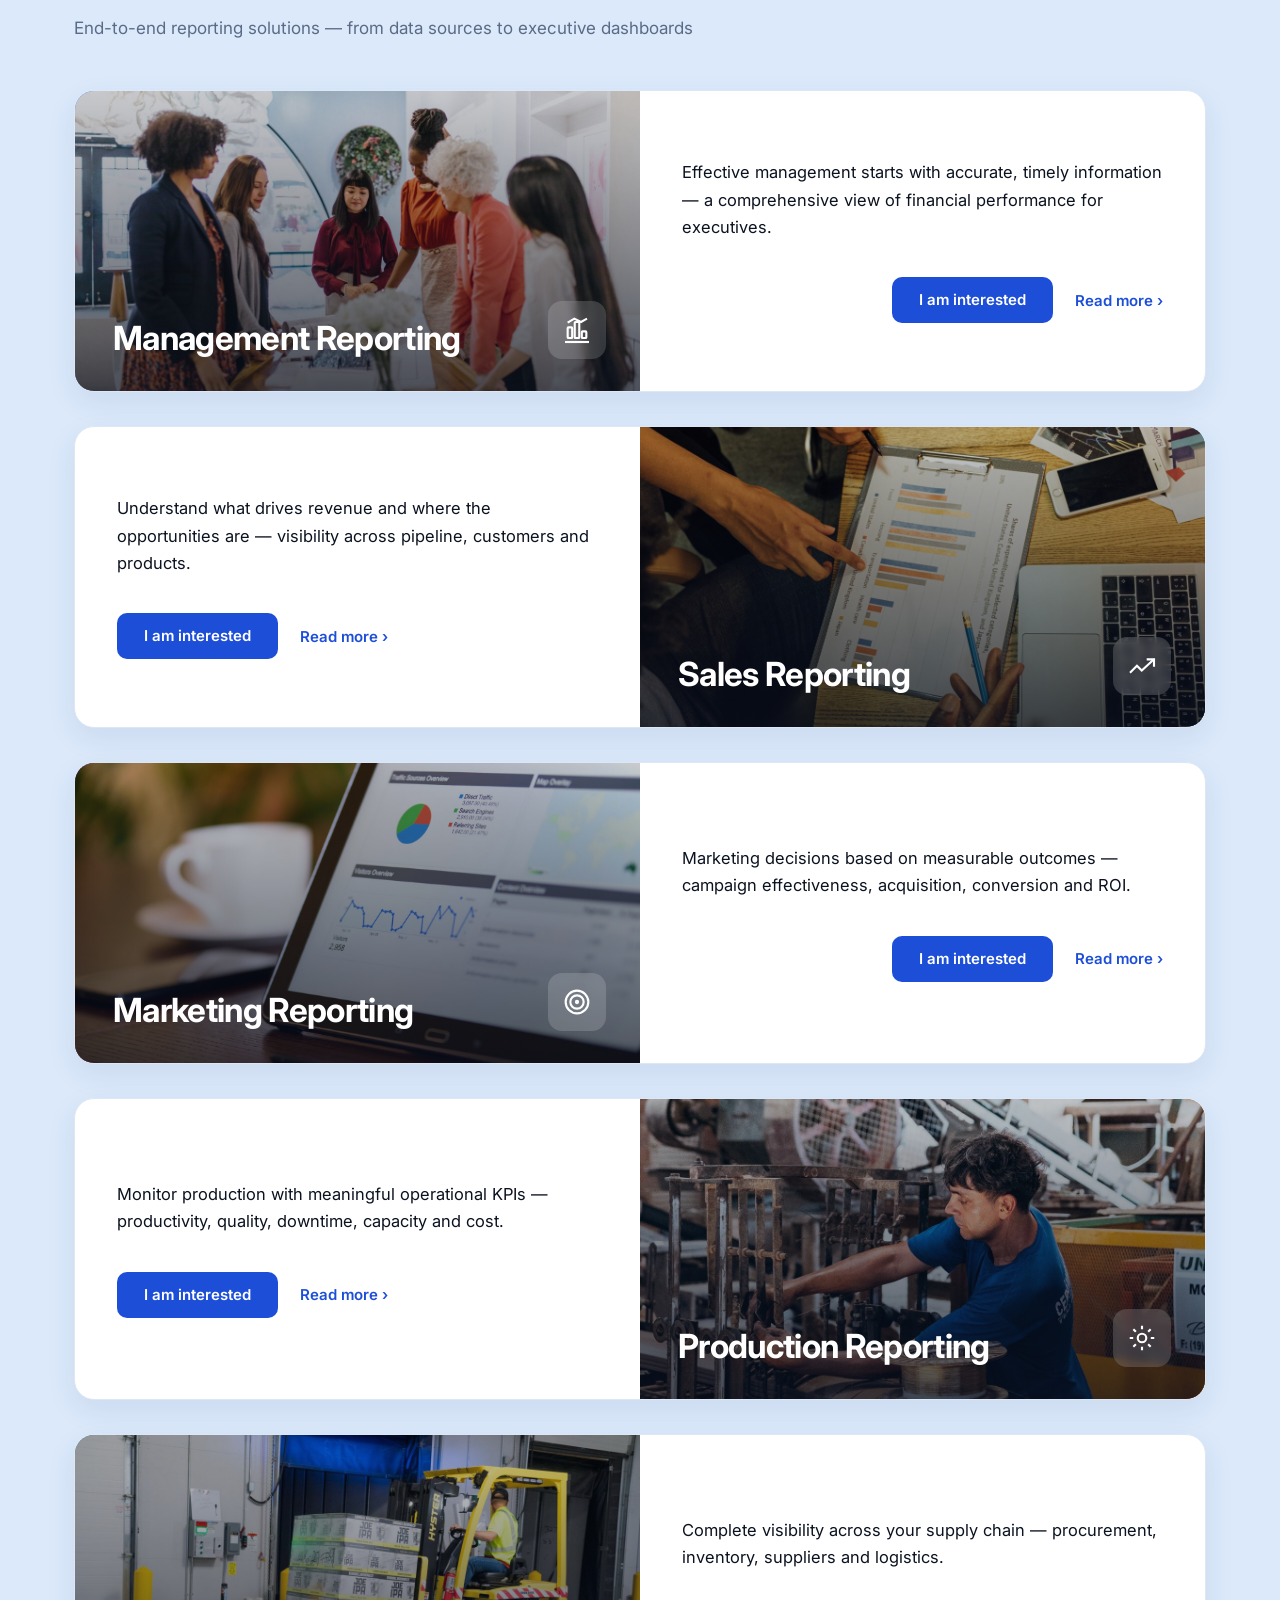
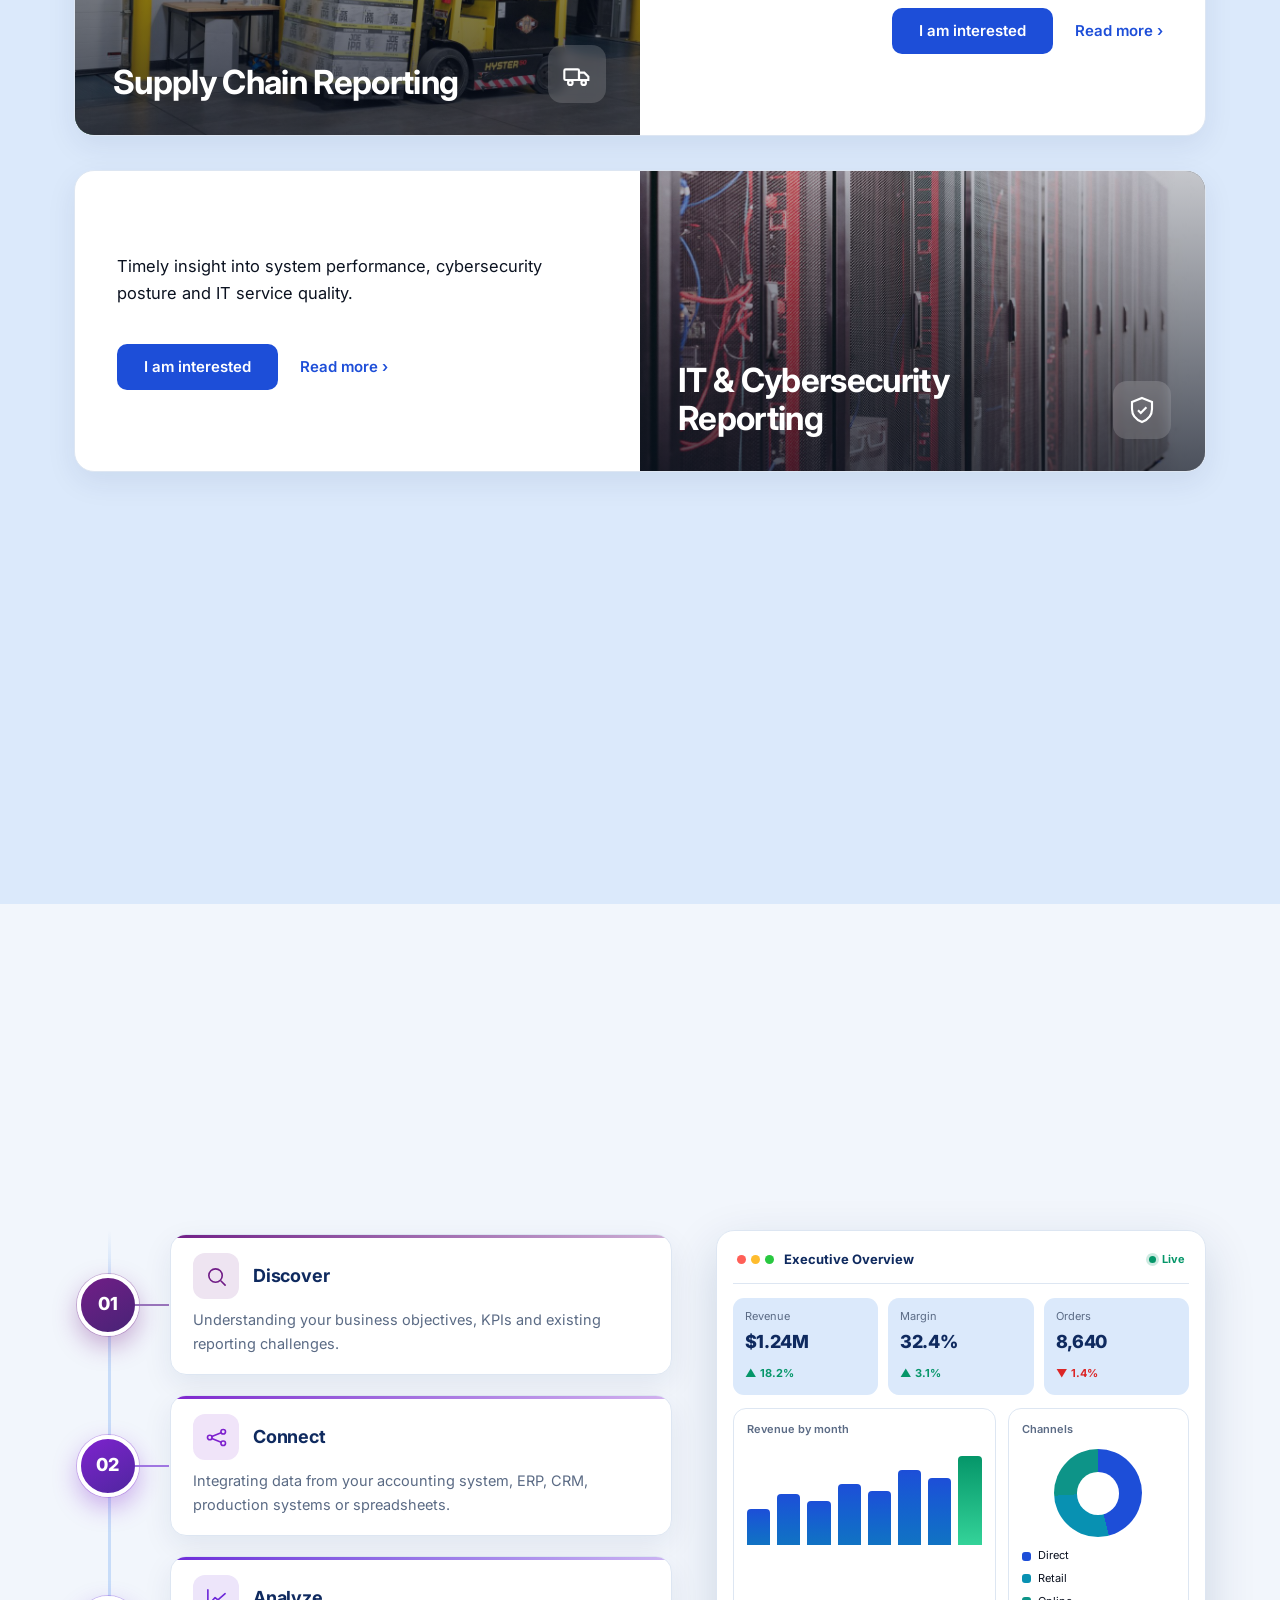
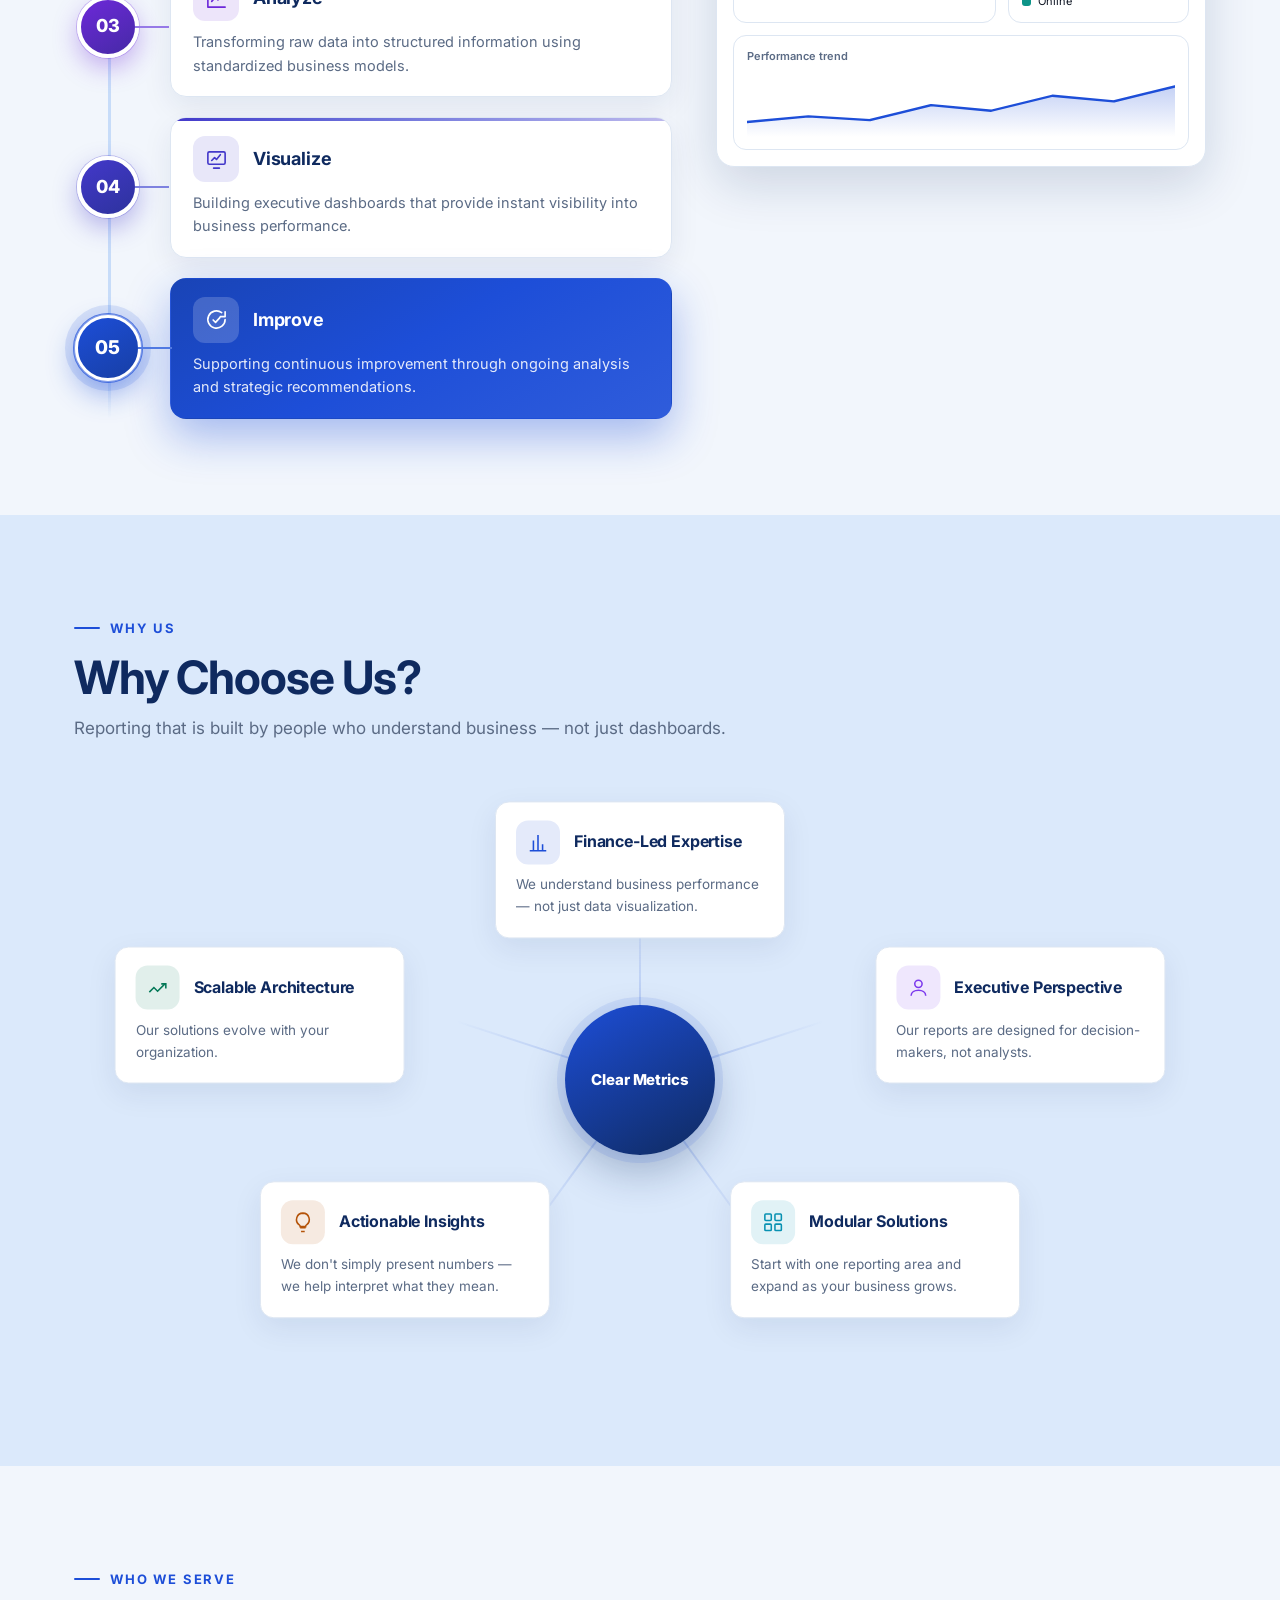
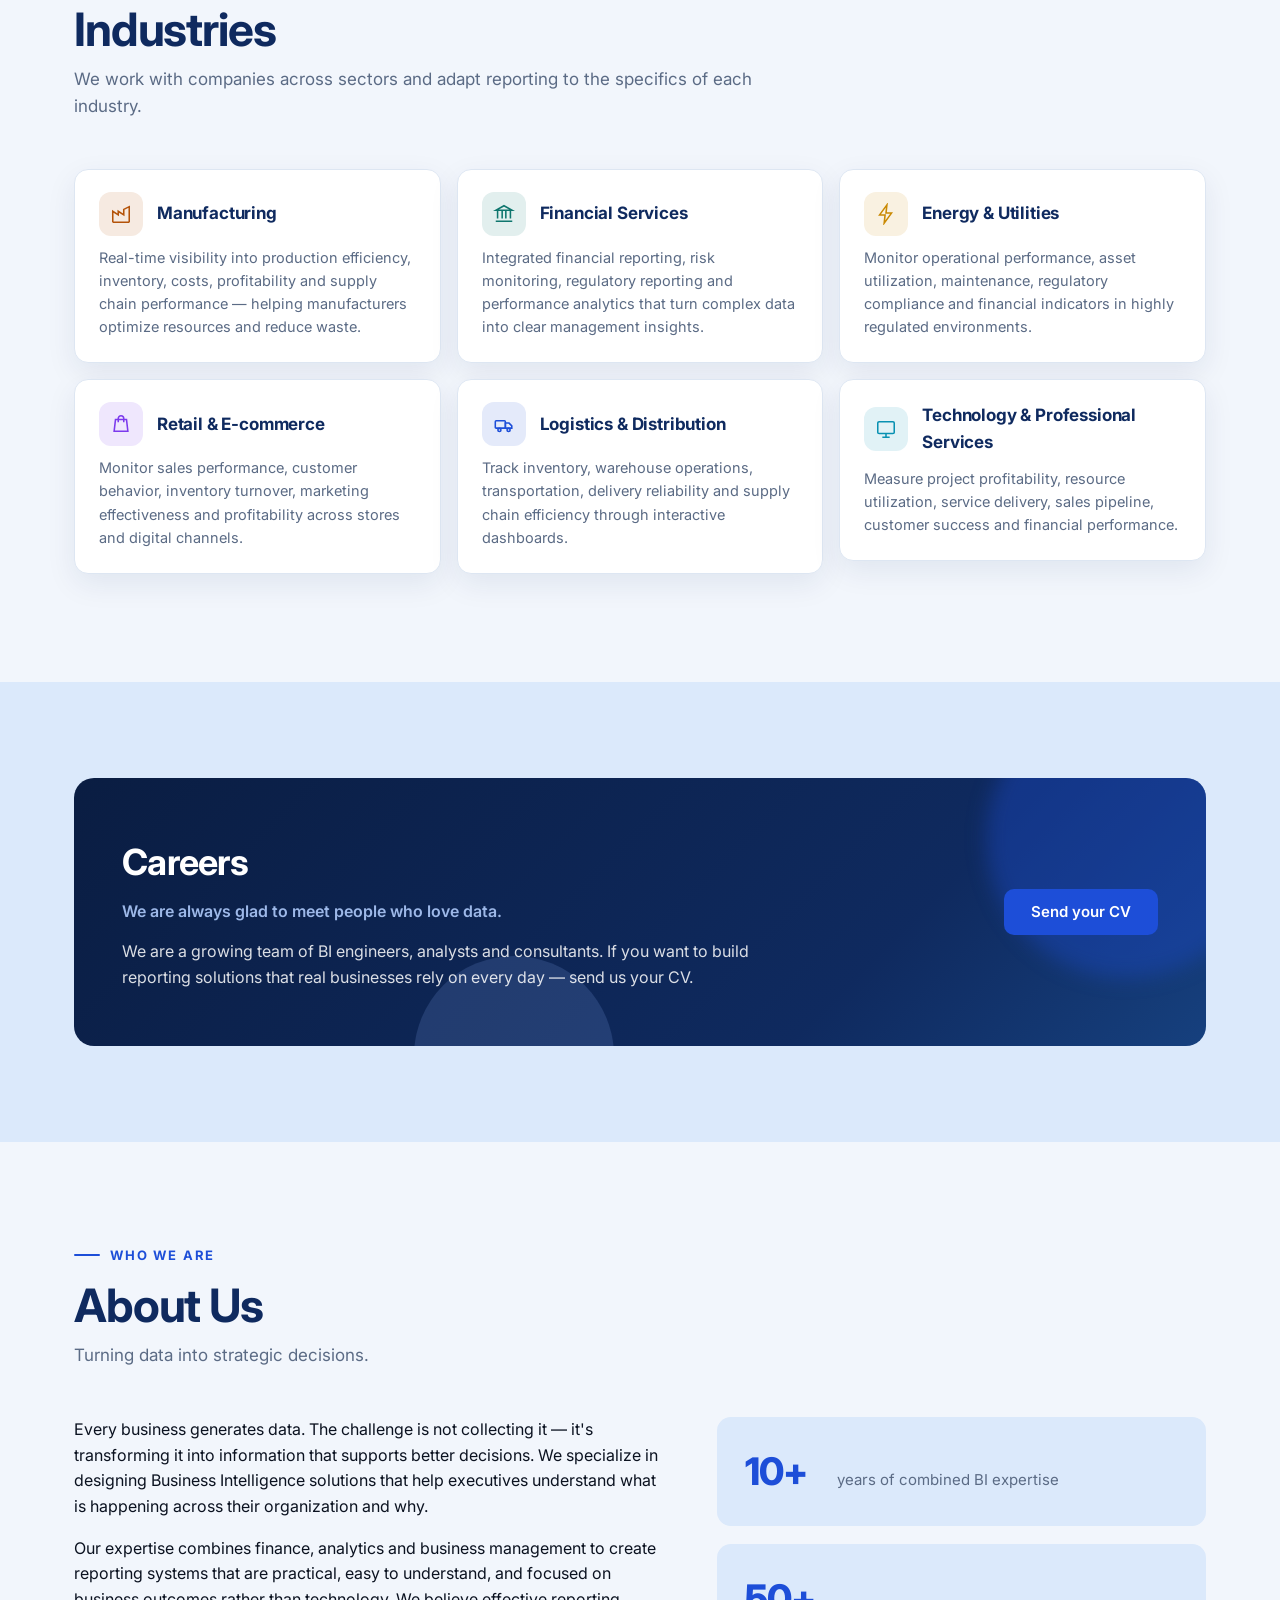
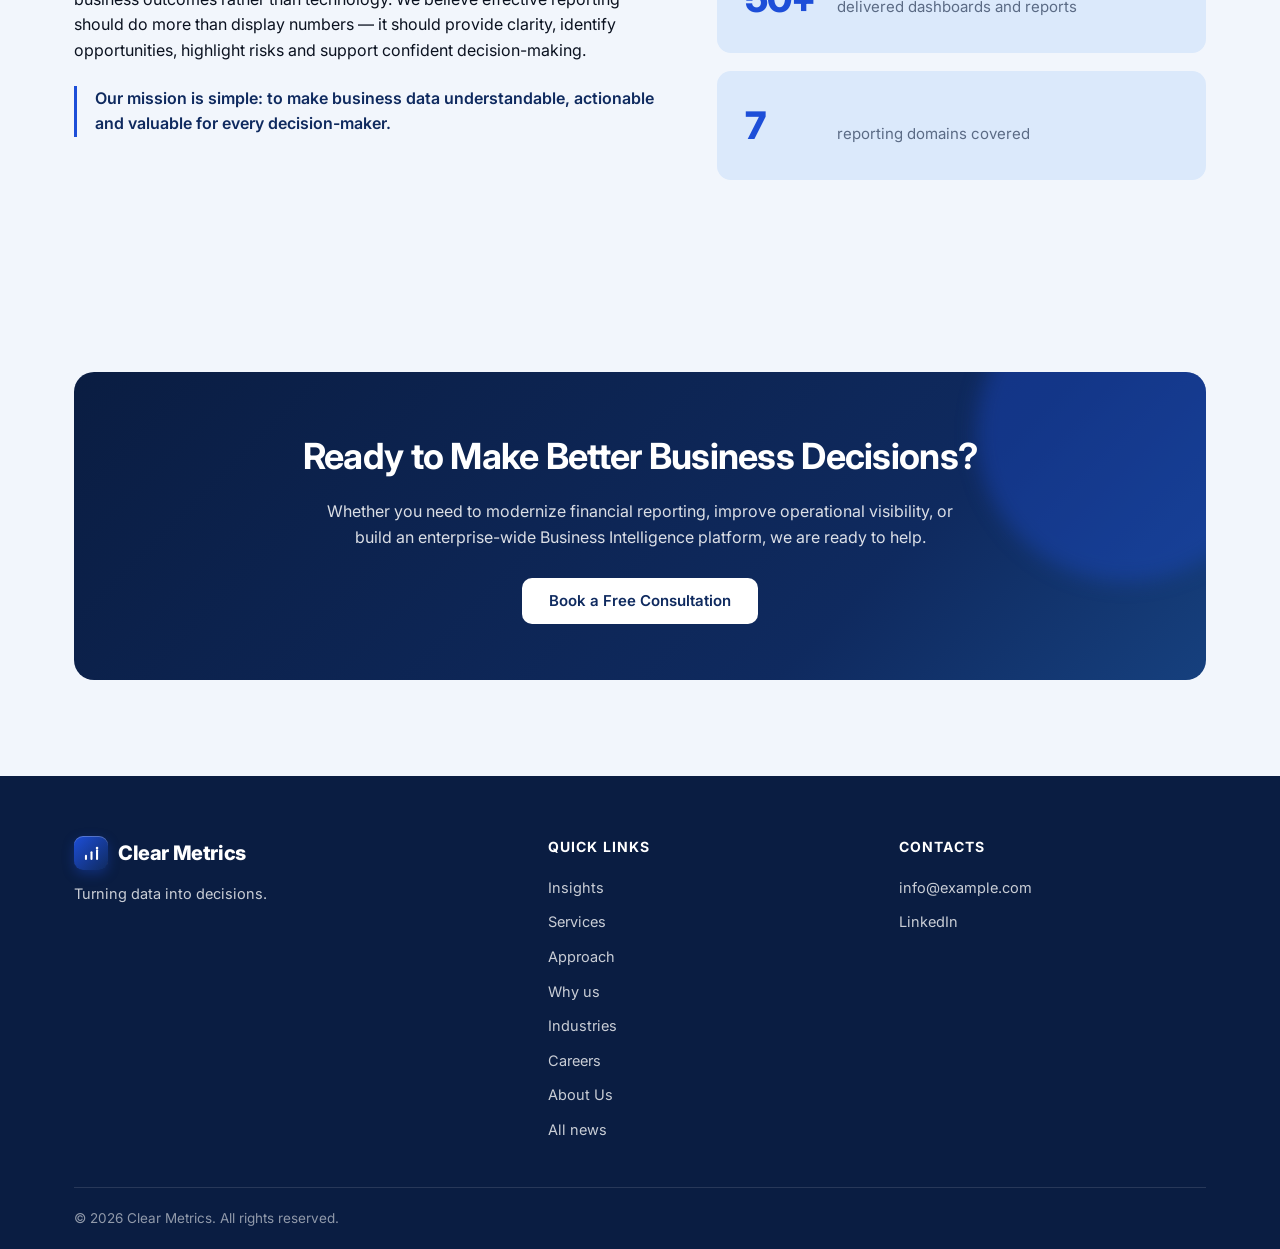
==== commit e7fa03ac: "Fix service cards appearing without reveal animation .service-row's own transition (box-shadow, grid" ====
--- a/index.html
+++ b/index.html
@@ -26,7 +26,7 @@
   <link rel="preconnect" href="https://fonts.googleapis.com" />
   <link rel="preconnect" href="https://fonts.gstatic.com" crossorigin />
   <link href="https://fonts.googleapis.com/css2?family=Inter:wght@400;500;600;700;800&display=swap" rel="stylesheet" />
-  <link rel="stylesheet" href="css/styles.css?v=20" />
+  <link rel="stylesheet" href="css/styles.css?v=21" />
   <noscript><style>.reveal { opacity: 1 !important; transform: none !important; }</style></noscript>
 </head>
 <body>
--- a/css/styles.css
+++ b/css/styles.css
@@ -462,7 +462,12 @@
   border-radius: 20px;
   overflow: hidden;
   box-shadow: var(--shadow);
-  transition: box-shadow 0.35s, grid-template-columns 0.5s var(--ease-out);
+  /* opacity/transform добавлены, чтобы работала reveal-анимация появления:
+     без них transition у .service-row перекрывал transition из .reveal
+     (одинаковая специфичность, .service-row ниже по файлу) и карточки
+     проявлялись рывком. box-shadow — ховер, grid-template-columns — раскрытие. */
+  transition: box-shadow 0.35s, grid-template-columns 0.5s var(--ease-out),
+              opacity 0.7s var(--ease-out), transform 0.7s var(--ease-out);
 }
 /* Только тень при наведении, без подъёма: transform сдвигает и саму зону
    наведения, из-за чего при перекомпоновке во время раскрытия hover
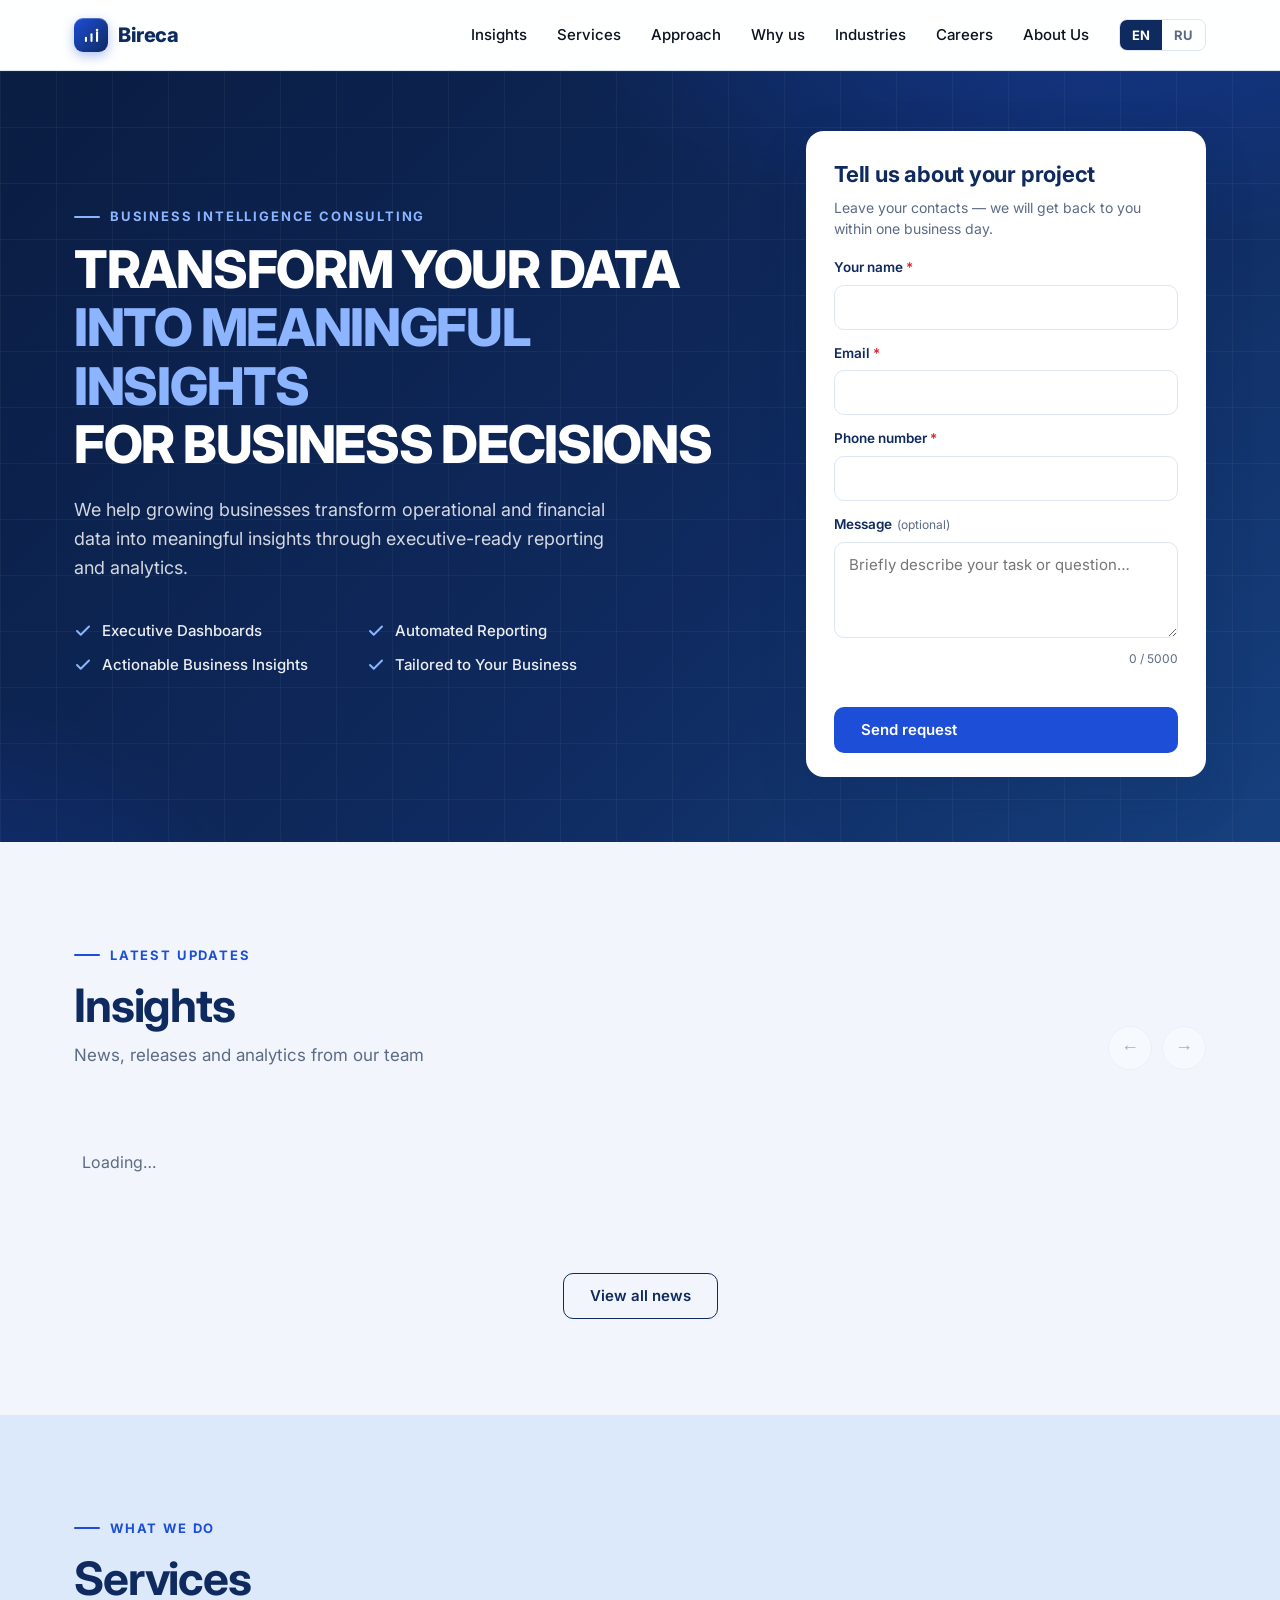
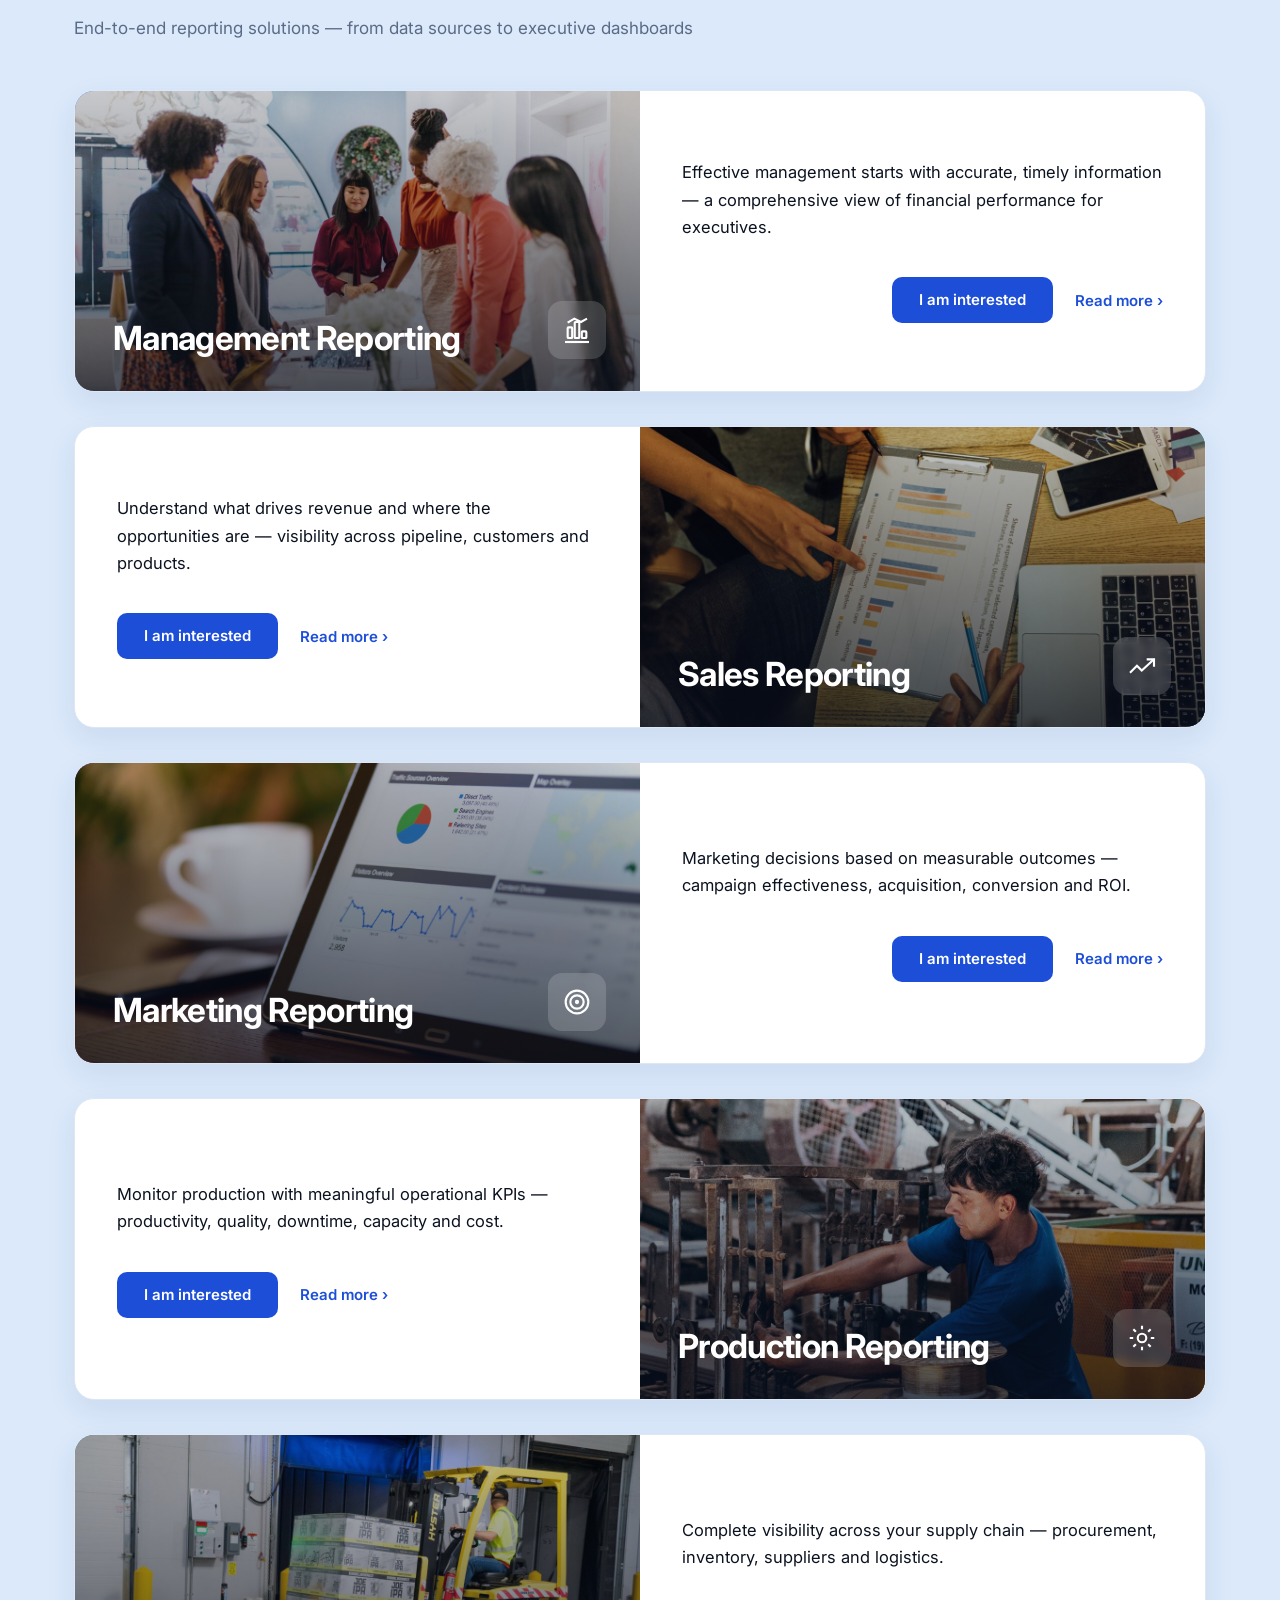
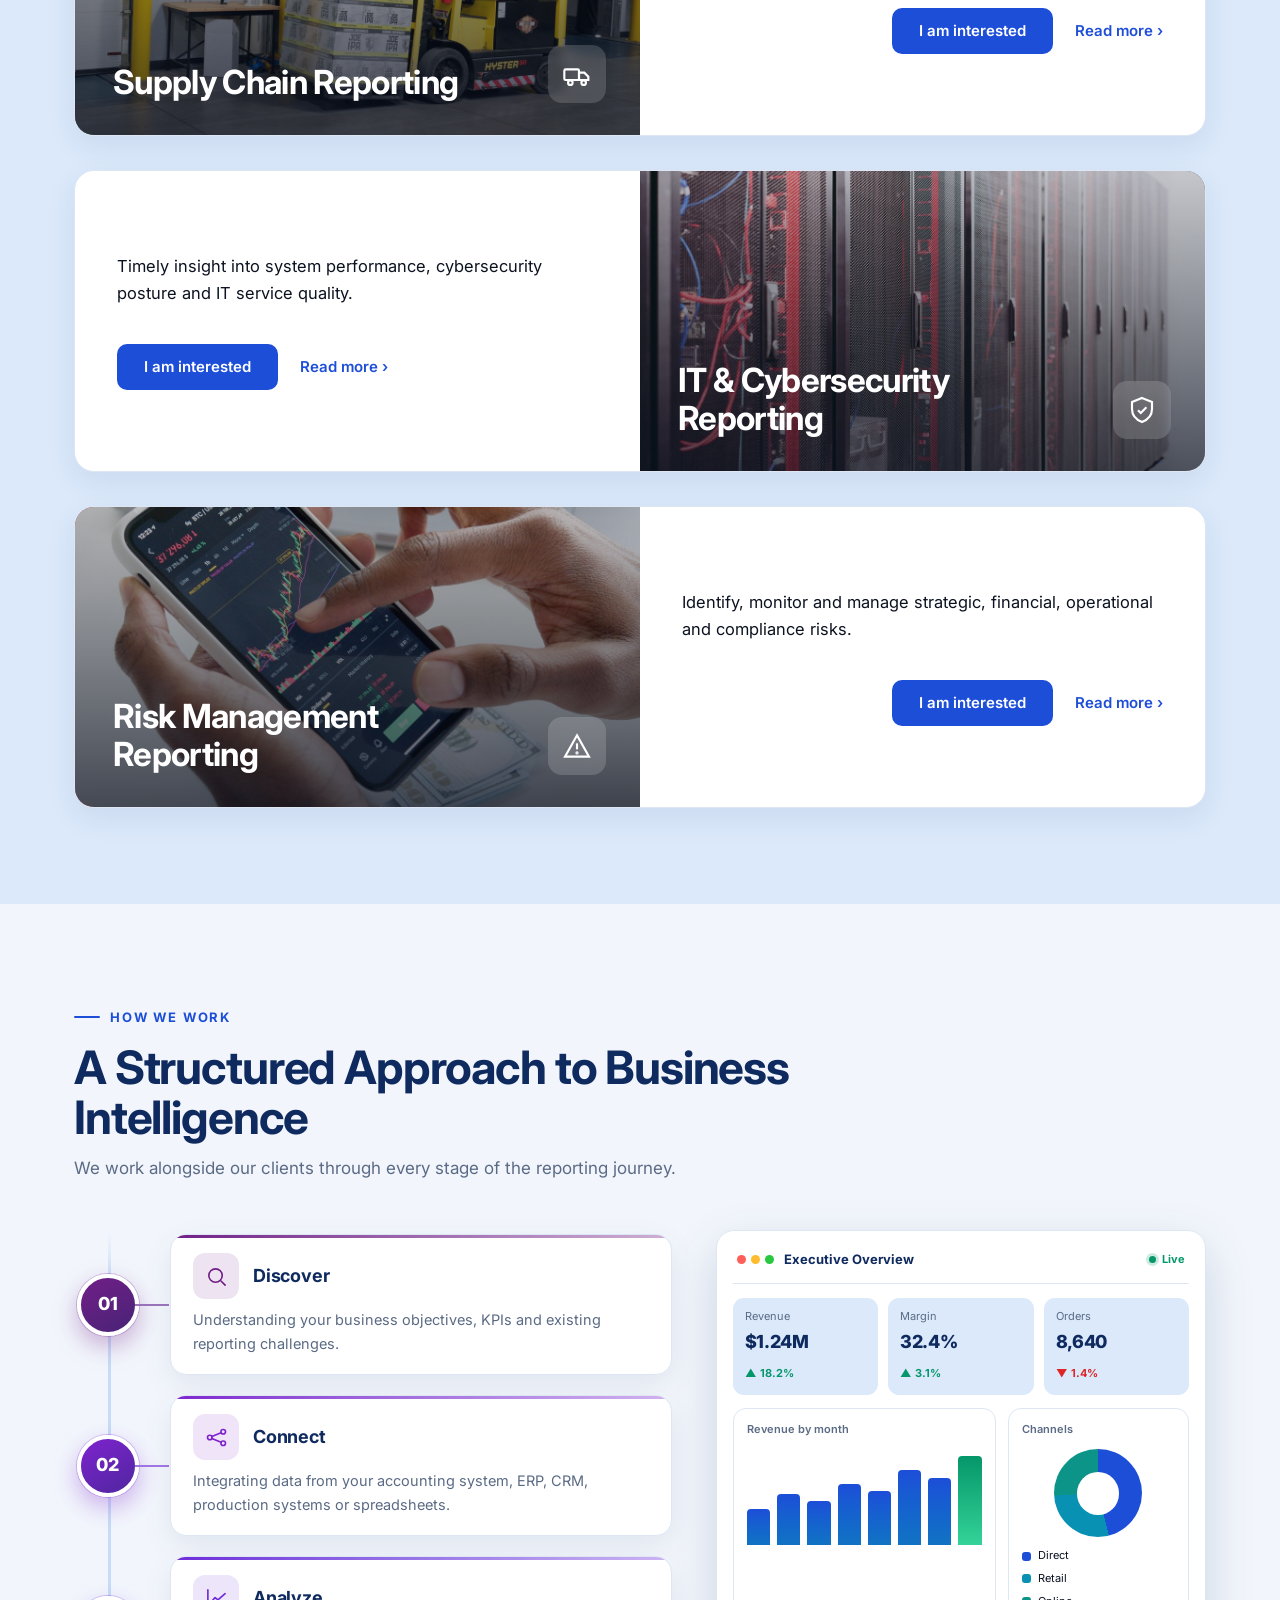
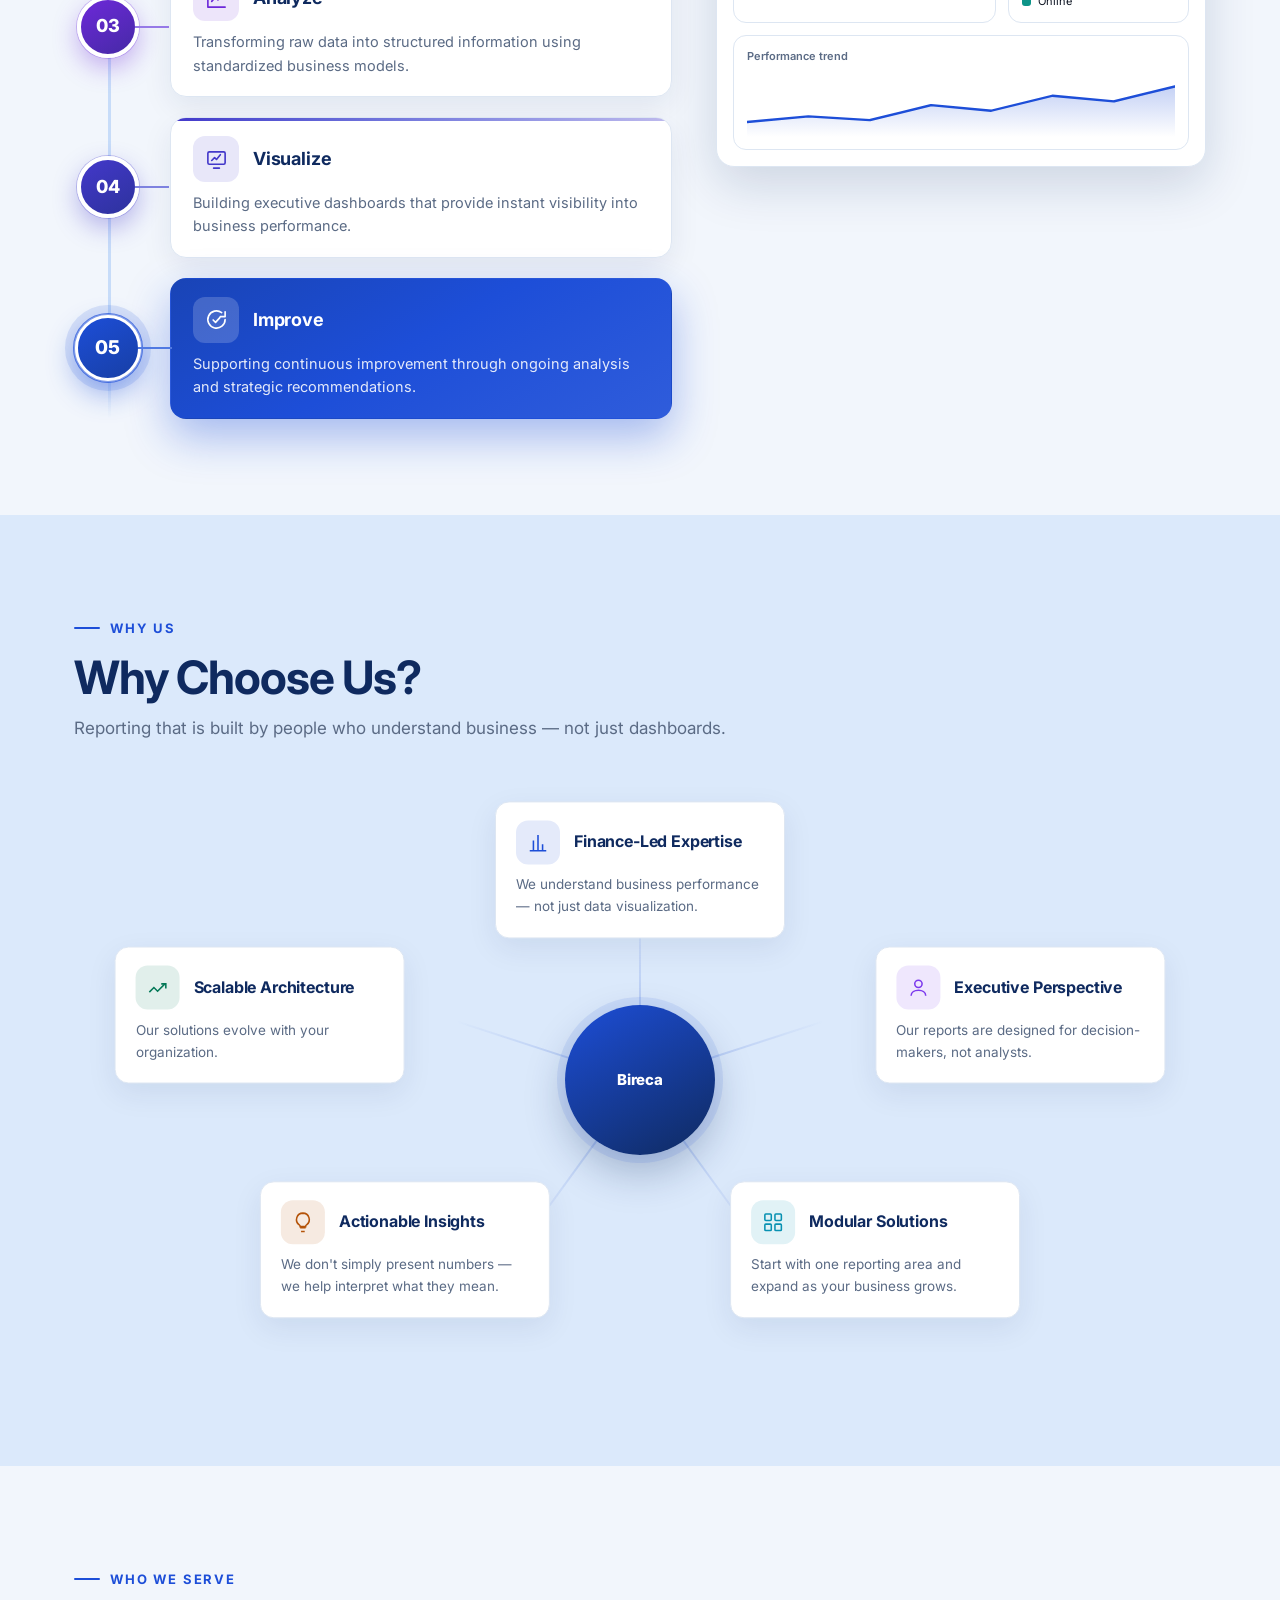
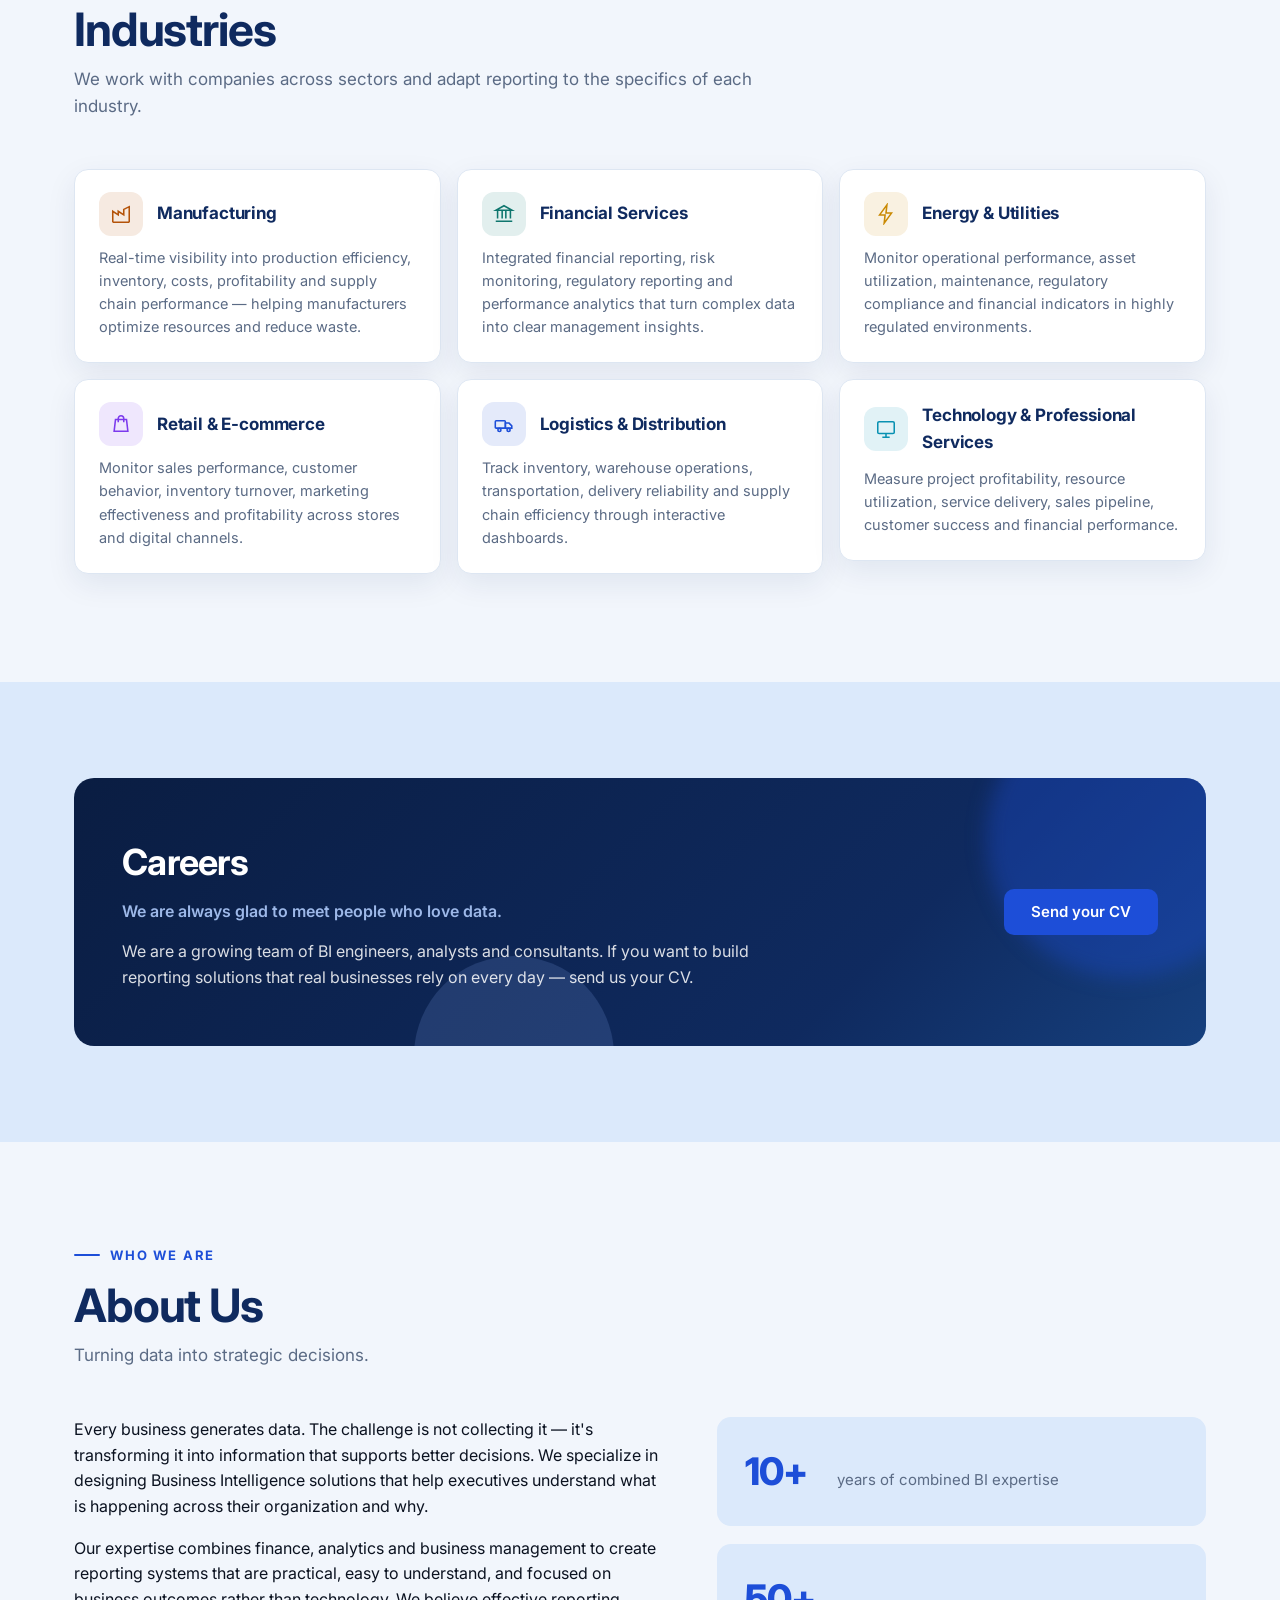
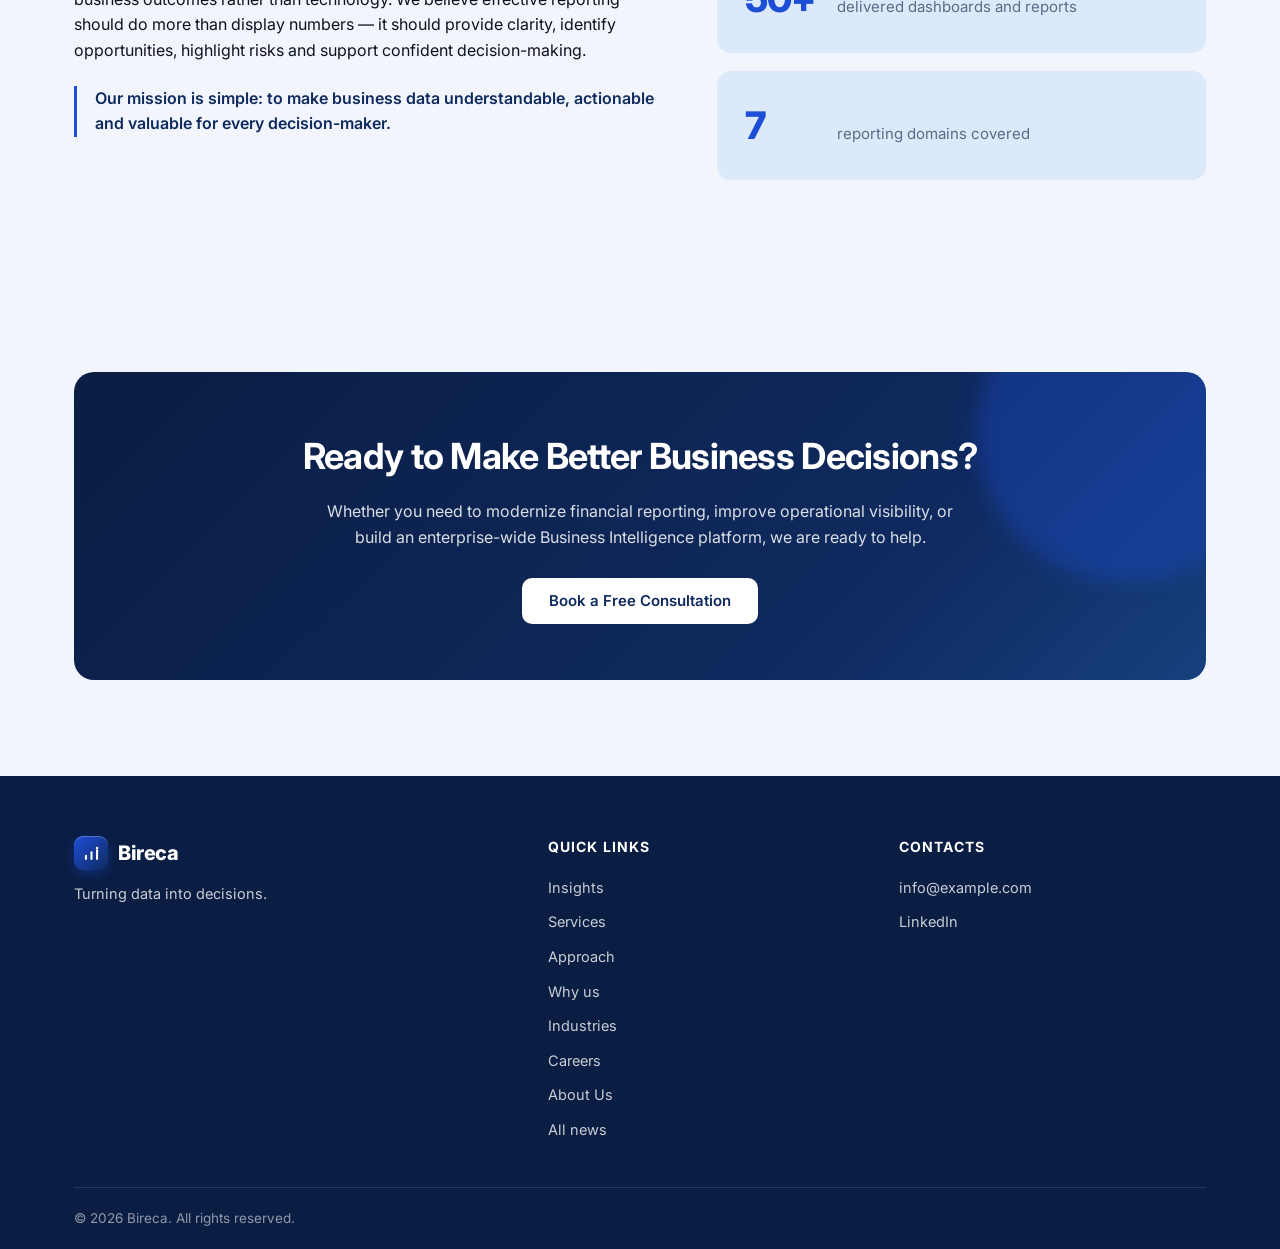
==== commit 9f0c4437: "Rename brand from Clear Metrics to Bireca Titles, OG/Twitter meta, logo text, footer copyright, i18n" ====
--- a/index.html
+++ b/index.html
@@ -3,7 +3,7 @@
 <head>
   <meta charset="UTF-8" />
   <meta name="viewport" content="width=device-width, initial-scale=1.0" />
-  <title>Clear Metrics — Business Intelligence &amp; Reporting</title>
+  <title>Bireca — Business Intelligence &amp; Reporting</title>
   <meta name="description" content="We transform your data into meaningful insights for business decisions. Management, sales, marketing, production, supply chain, IT and risk reporting." />
 
   <link rel="icon" type="image/svg+xml" href="favicon.svg" />
@@ -11,15 +11,15 @@
 
   <!-- Open Graph: карточка при шеринге в Telegram/LinkedIn/соцсетях -->
   <meta property="og:type" content="website" />
-  <meta property="og:site_name" content="Clear Metrics" />
-  <meta property="og:title" content="Clear Metrics — Business Intelligence &amp; Reporting" />
+  <meta property="og:site_name" content="Bireca" />
+  <meta property="og:title" content="Bireca — Business Intelligence &amp; Reporting" />
   <meta property="og:description" content="We transform your data into meaningful insights for business decisions." />
   <meta property="og:url" content="https://bugvayne.github.io/bireco/" />
   <meta property="og:image" content="https://bugvayne.github.io/bireco/og-image.png" />
   <meta property="og:image:width" content="1200" />
   <meta property="og:image:height" content="630" />
   <meta name="twitter:card" content="summary_large_image" />
-  <meta name="twitter:title" content="Clear Metrics — Business Intelligence &amp; Reporting" />
+  <meta name="twitter:title" content="Bireca — Business Intelligence &amp; Reporting" />
   <meta name="twitter:description" content="We transform your data into meaningful insights for business decisions." />
   <meta name="twitter:image" content="https://bugvayne.github.io/bireco/og-image.png" />
 
@@ -38,7 +38,7 @@
         <span class="logo-mark" aria-hidden="true">
           <svg viewBox="0 0 24 24" fill="none" stroke="currentColor" stroke-width="2.6" stroke-linecap="round"><path d="M5 19v-4"/><path d="M12 19v-8.5"/><path d="M19 19V8"/><circle cx="19" cy="5" r="1.6" fill="currentColor" stroke="none"/></svg>
         </span>
-        Clear Metrics
+        Bireca
       </a>
 
       <nav class="main-nav" id="mainNav">
@@ -316,7 +316,7 @@
         <i class="why-spoke" style="--angle:198deg"></i>
 
         <div class="why-hub" aria-hidden="true">
-          <span class="why-hub-title" data-i18n="why.hubTitle">Clear Metrics</span>
+          <span class="why-hub-title" data-i18n="why.hubTitle">Bireca</span>
         </div>
 
         <article class="why-tile" style="--angle:-90deg;--c:#1d4ed8">
@@ -483,7 +483,7 @@
             <span class="logo-mark" aria-hidden="true">
               <svg viewBox="0 0 24 24" fill="none" stroke="currentColor" stroke-width="2.6" stroke-linecap="round"><path d="M5 19v-4"/><path d="M12 19v-8.5"/><path d="M19 19V8"/><circle cx="19" cy="5" r="1.6" fill="currentColor" stroke="none"/></svg>
             </span>
-            Clear Metrics
+            Bireca
           </a>
           <p data-i18n="footer.tagline">Turning data into decisions.</p>
         </div>
@@ -509,7 +509,7 @@
         </div>
       </div>
       <div class="footer-bottom">
-        <span>© <span id="footerYear"></span> Clear Metrics. <span data-i18n="footer.rights">All rights reserved.</span></span>
+        <span>© <span id="footerYear"></span> Bireca. <span data-i18n="footer.rights">All rights reserved.</span></span>
       </div>
     </div>
   </footer>
--- a/css/styles.css
+++ b/css/styles.css
@@ -1,5 +1,5 @@
 /* ============================================================
-   Clear Metrics — стили сайта
+   Bireca — стили сайта
    Палитра: синий / белый / немного чёрного + оттенки
    ============================================================ */
 
@@ -1649,13 +1649,14 @@
 }
 
 /* ---------- Мобильная версия: прячем декоративные SVG-иконки у заголовков
-   (сервисы / подход / отрасли) и стрелки-навигацию ленты новостей.
+   (сервисы / подход / отрасли / почему нас) и стрелки-навигацию ленты новостей.
    Ленту всё так же можно листать свайпом (.news-track: overflow-x: auto). ---------- */
 @media (max-width: 760px) {
   .carousel-controls { display: none; }
   .service-icon { display: none; }
   .approach-icon { display: none; }
   .ind-ic { display: none; }
+  .why-ic { display: none; }
 }
 
 /* ---------- Тач-устройства: hover-микроанимации карточек проигрываются
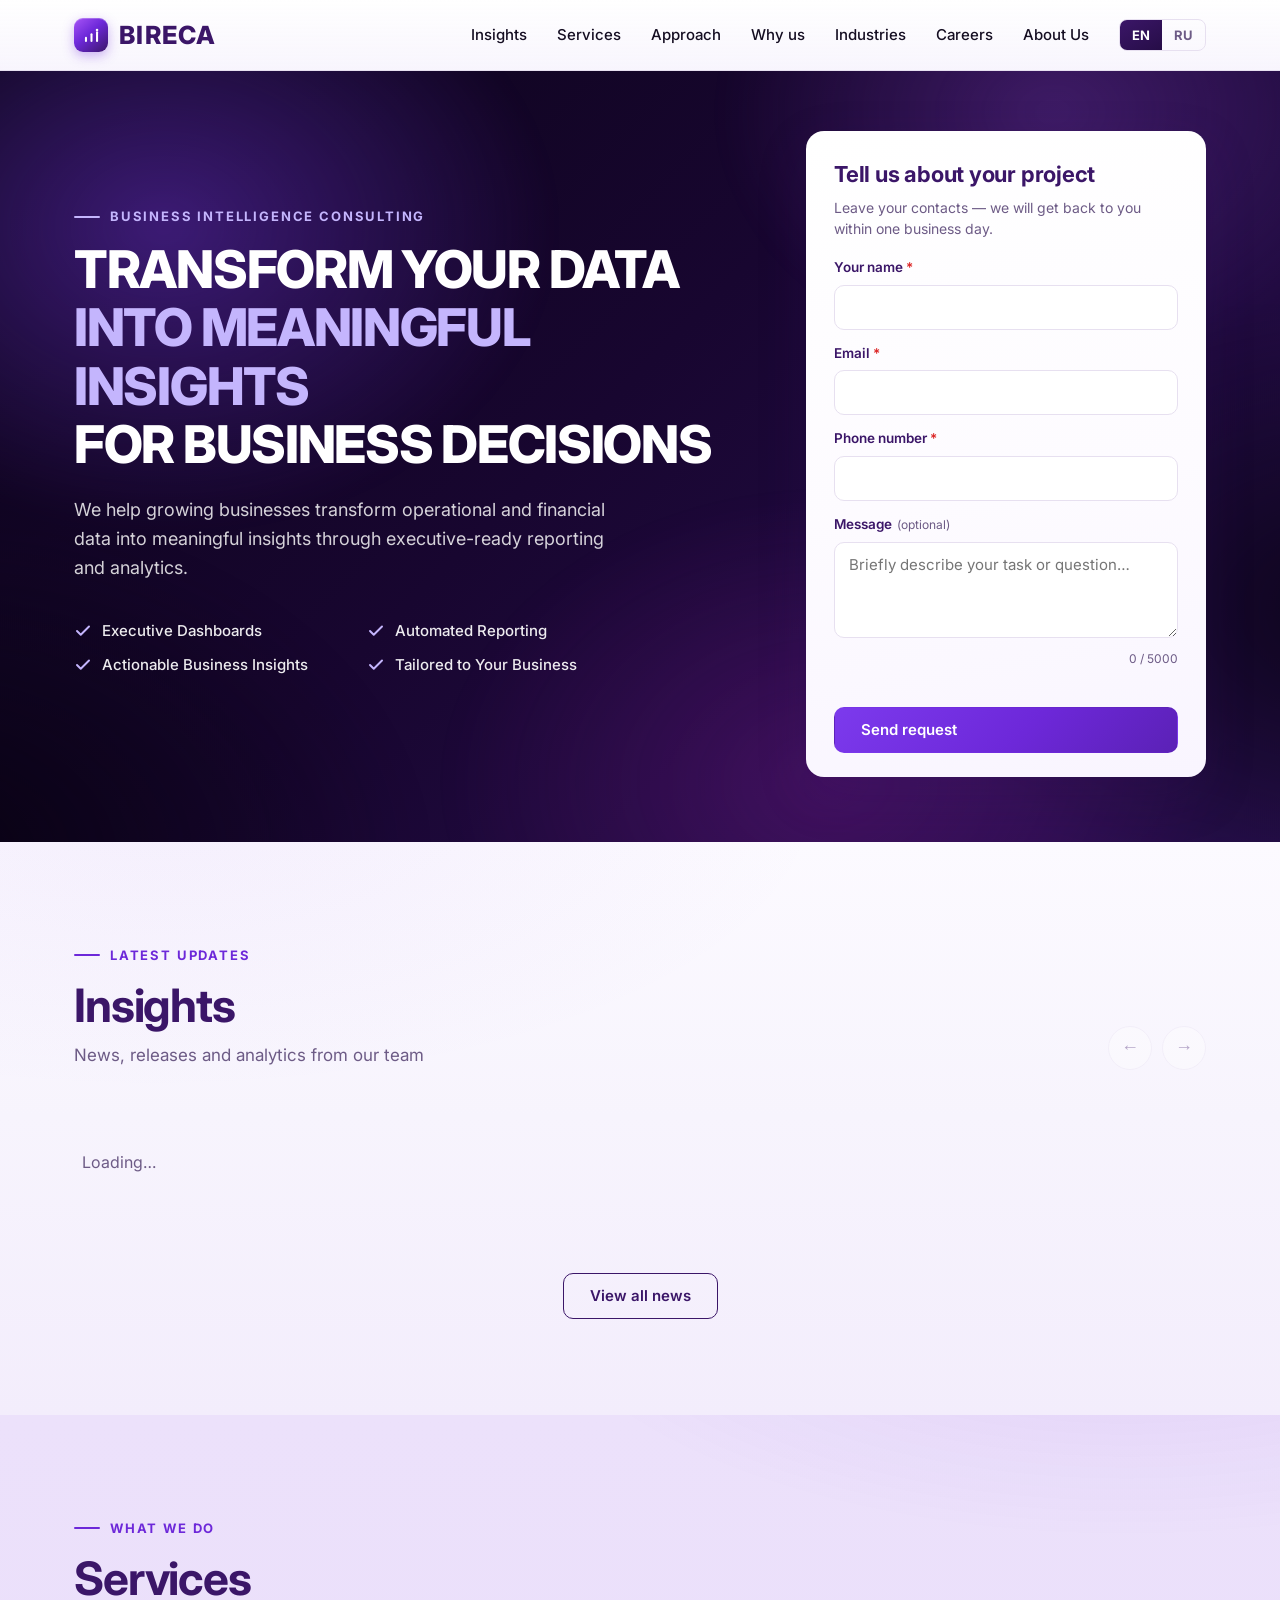
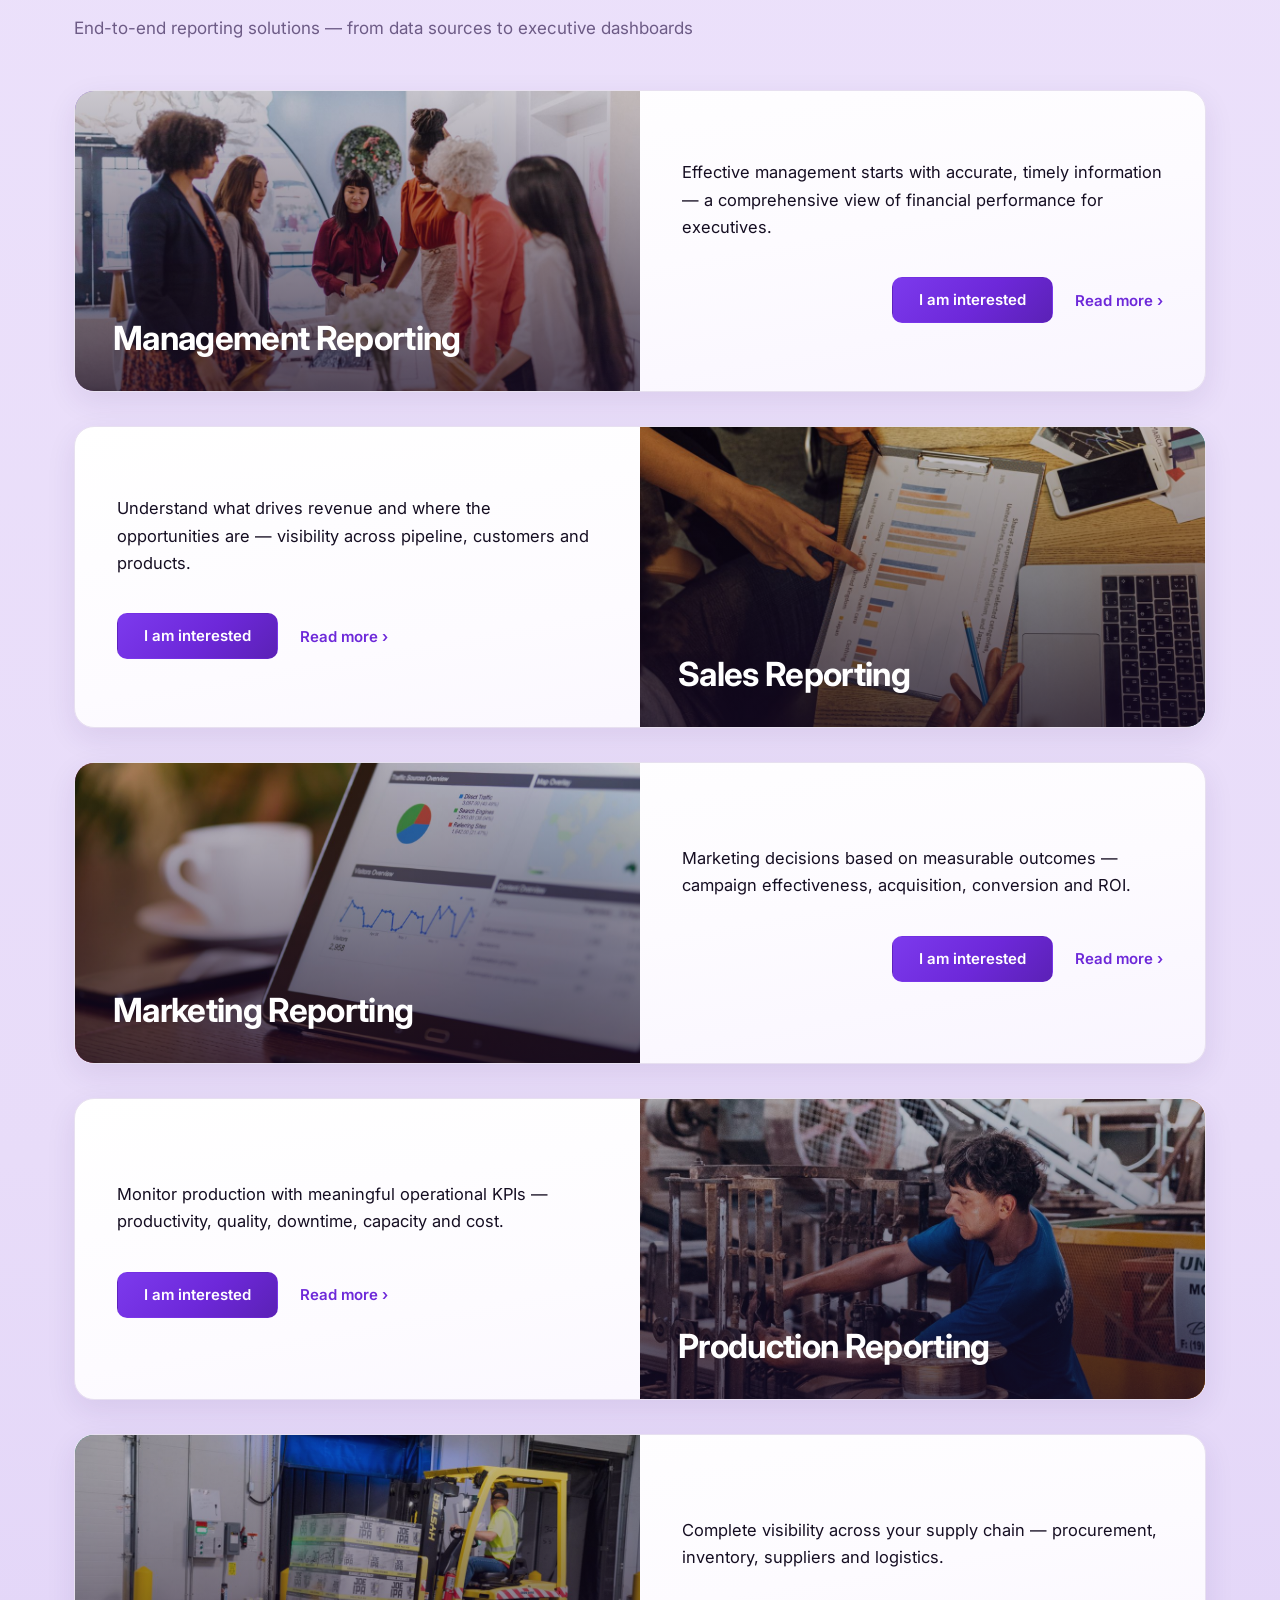
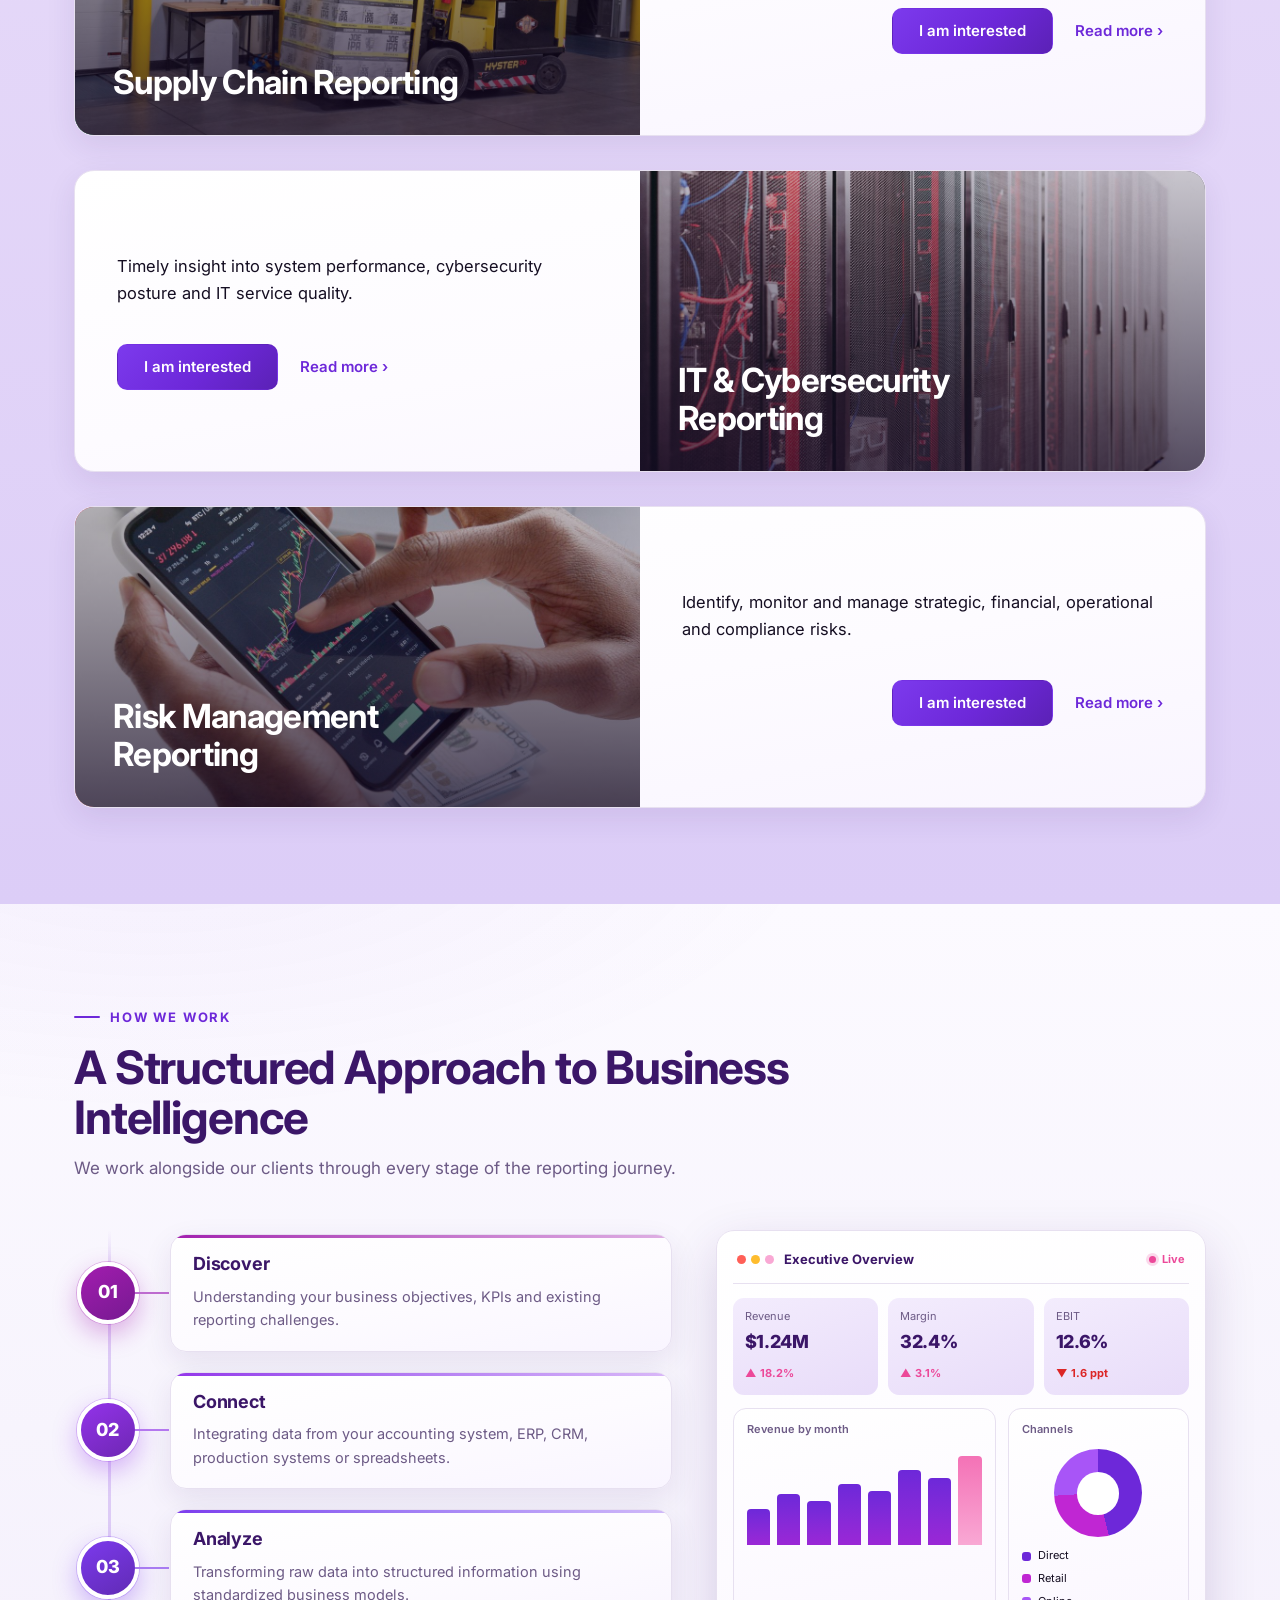
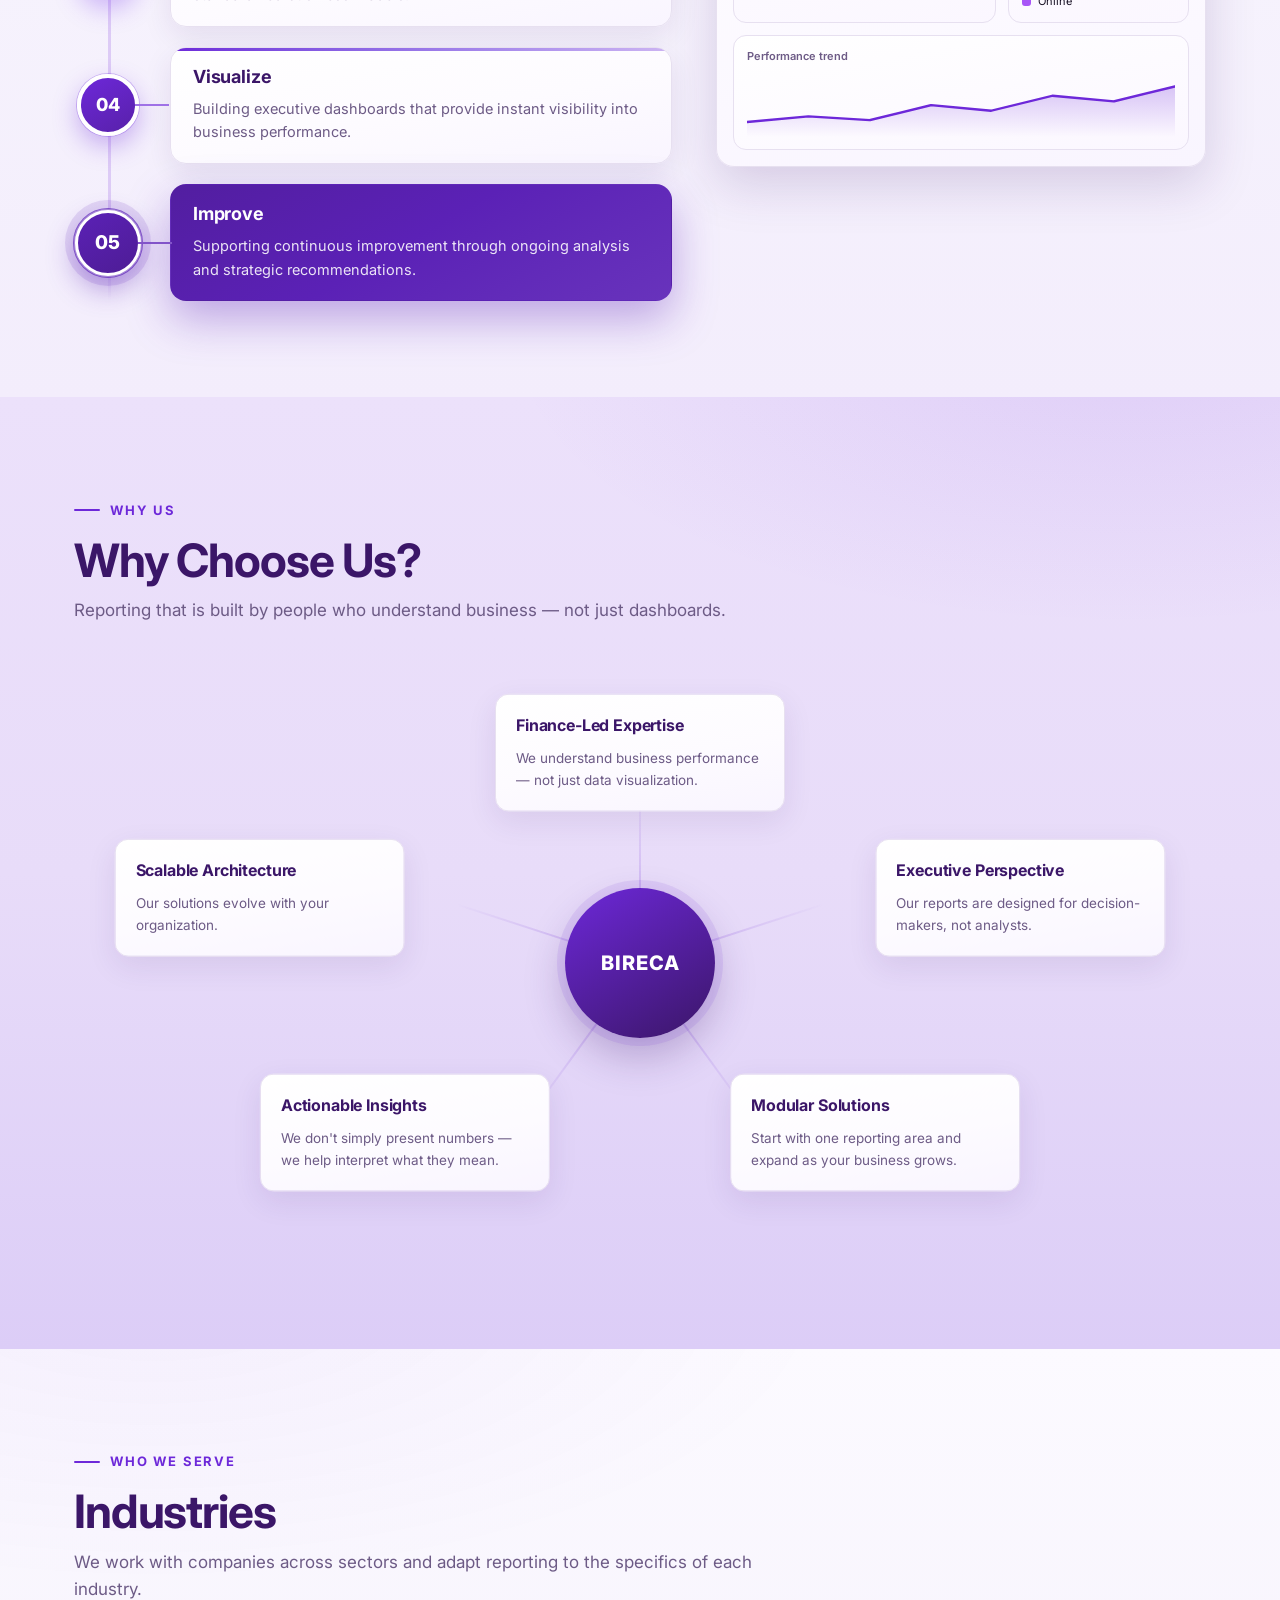
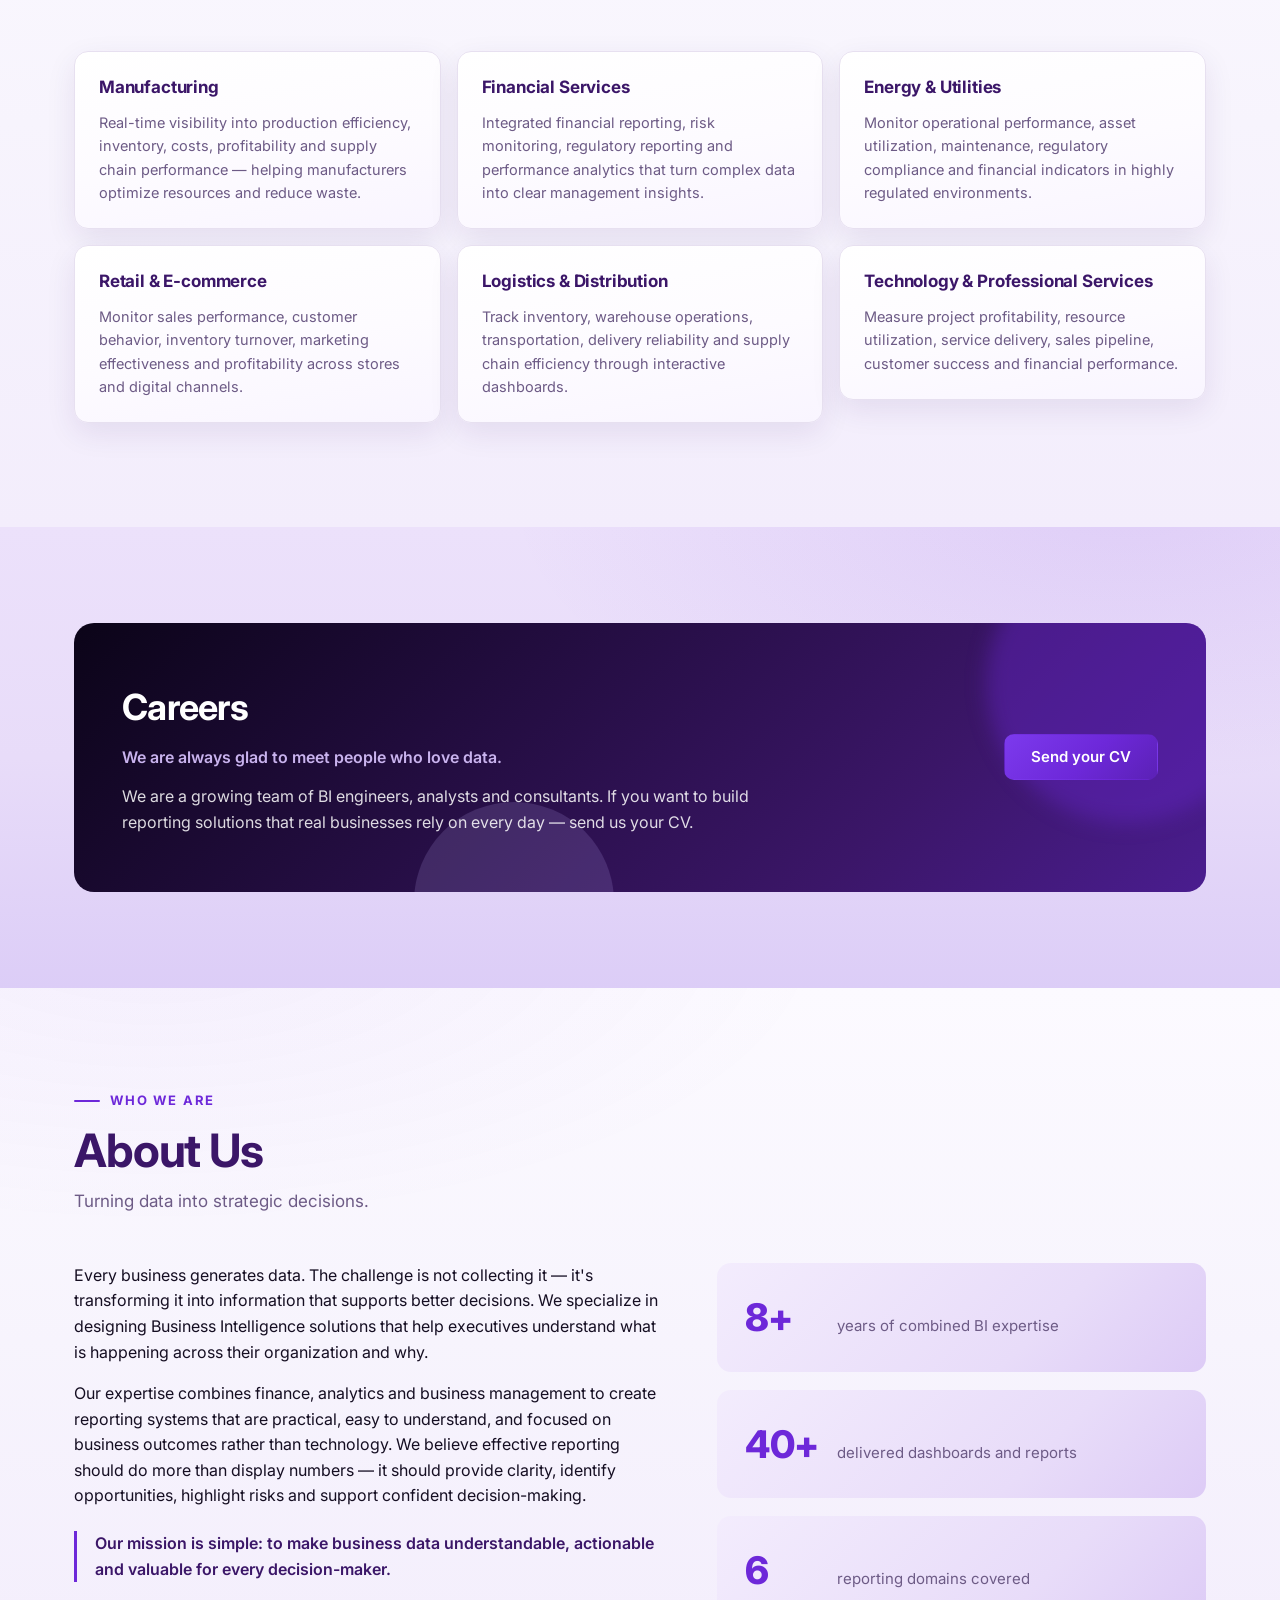
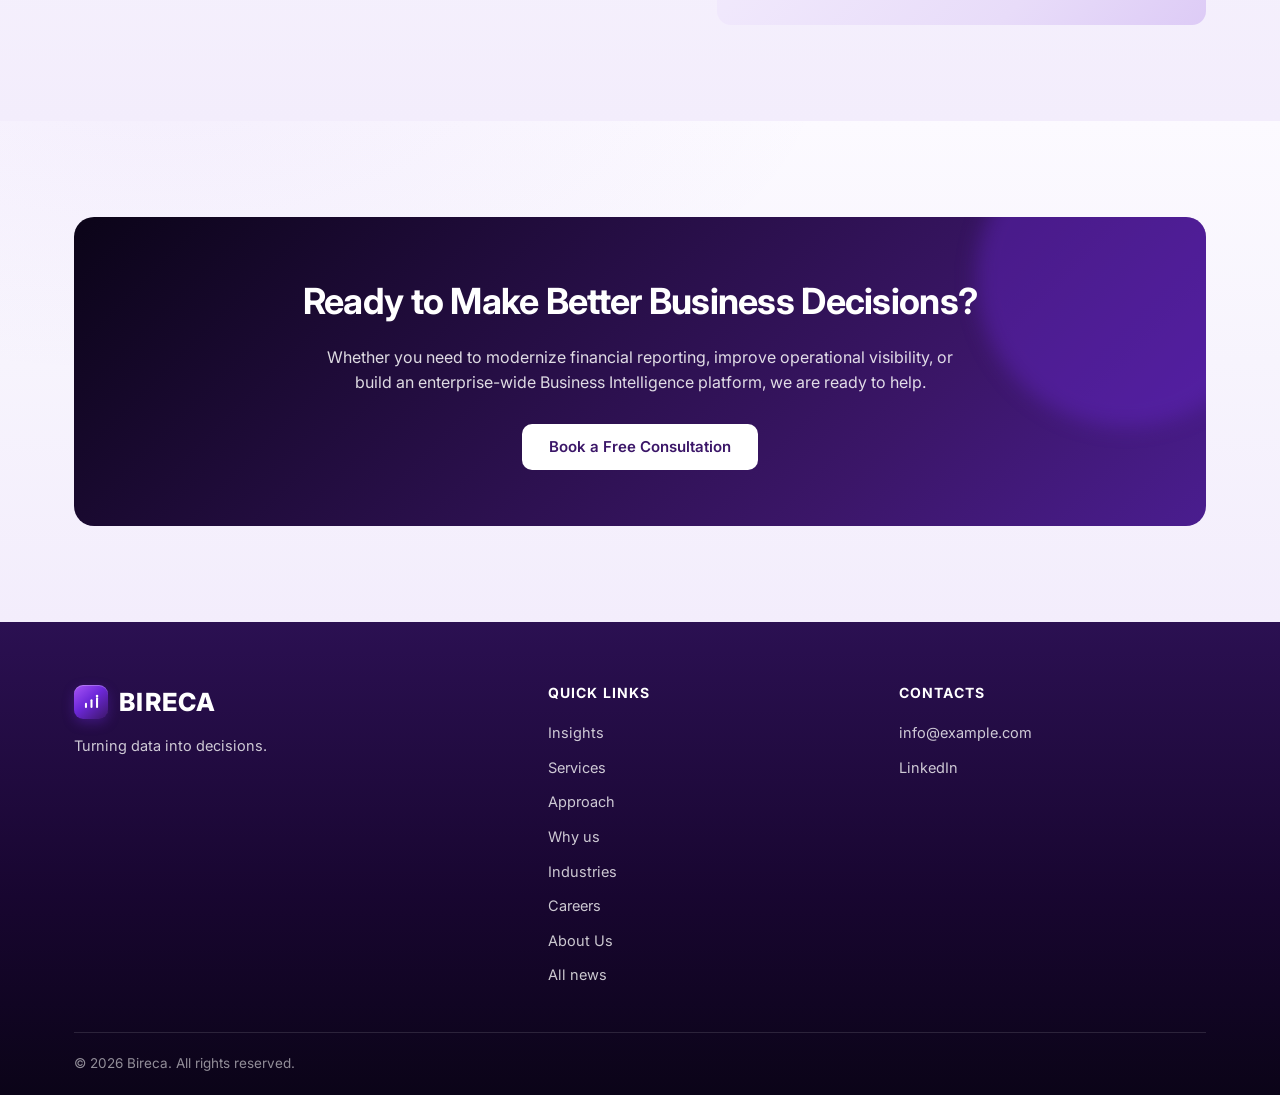
==== commit 5eec96ba: "Switch brand palette from blue to purple Client asked for purple in place of the site's blue. Rename" ====
--- a/index.html
+++ b/index.html
@@ -26,7 +26,7 @@
   <link rel="preconnect" href="https://fonts.googleapis.com" />
   <link rel="preconnect" href="https://fonts.gstatic.com" crossorigin />
   <link href="https://fonts.googleapis.com/css2?family=Inter:wght@400;500;600;700;800&display=swap" rel="stylesheet" />
-  <link rel="stylesheet" href="css/styles.css?v=21" />
+  <link rel="stylesheet" href="css/styles.css?v=26" />
   <noscript><style>.reveal { opacity: 1 !important; transform: none !important; }</style></noscript>
 </head>
 <body>
@@ -64,7 +64,7 @@
 
   <!-- ======== Hero ======== -->
   <section class="hero">
-    <div class="hero-grid-decor" aria-hidden="true"></div>
+    <div class="hero-glow-decor" aria-hidden="true"></div>
 
     <div class="container hero-inner">
       <div class="hero-copy">
@@ -188,51 +188,46 @@
       </div>
       <div class="approach-layout">
       <div class="approach-timeline">
-        <div class="approach-step reveal" style="--c:#711d87">
+        <div class="approach-step reveal" style="--c:#a21caf">
           <div class="approach-node" aria-hidden="true">01</div>
           <div class="approach-card">
             <div class="approach-card-head">
-              <span class="approach-icon" aria-hidden="true"><svg viewBox="0 0 24 24" fill="none" stroke="currentColor" stroke-width="1.7" stroke-linecap="round" stroke-linejoin="round"><circle cx="11" cy="11" r="7"/><path d="M21 21l-4.3-4.3"/></svg></span>
               <h3 data-i18n="approach.s1.title">Discover</h3>
             </div>
             <p data-i18n="approach.s1.text">Understanding your business objectives, KPIs and existing reporting challenges.</p>
           </div>
         </div>
-        <div class="approach-step reveal" style="--c:#7e22ce">
+        <div class="approach-step reveal" style="--c:#9333ea">
           <div class="approach-node" aria-hidden="true">02</div>
           <div class="approach-card">
             <div class="approach-card-head">
-              <span class="approach-icon" aria-hidden="true"><svg viewBox="0 0 24 24" fill="none" stroke="currentColor" stroke-width="1.7" stroke-linecap="round" stroke-linejoin="round"><circle cx="5" cy="12" r="2.4"/><circle cx="19" cy="6" r="2.4"/><circle cx="19" cy="18" r="2.4"/><path d="M7.1 11l9.7-4M7.1 13l9.7 4"/></svg></span>
               <h3 data-i18n="approach.s2.title">Connect</h3>
             </div>
             <p data-i18n="approach.s2.text">Integrating data from your accounting system, ERP, CRM, production systems or spreadsheets.</p>
           </div>
         </div>
-        <div class="approach-step reveal" style="--c:#6d28d9">
+        <div class="approach-step reveal" style="--c:#7c3aed">
           <div class="approach-node" aria-hidden="true">03</div>
           <div class="approach-card">
             <div class="approach-card-head">
-              <span class="approach-icon" aria-hidden="true"><svg viewBox="0 0 24 24" fill="none" stroke="currentColor" stroke-width="1.7" stroke-linecap="round" stroke-linejoin="round"><path d="M3 3v18h18"/><path d="M7 15l3.5-4 3 2.5L21 7"/></svg></span>
               <h3 data-i18n="approach.s3.title">Analyze</h3>
             </div>
             <p data-i18n="approach.s3.text">Transforming raw data into structured information using standardized business models.</p>
           </div>
         </div>
-        <div class="approach-step reveal" style="--c:#4338ca">
+        <div class="approach-step reveal" style="--c:#6d28d9">
           <div class="approach-node" aria-hidden="true">04</div>
           <div class="approach-card">
             <div class="approach-card-head">
-              <span class="approach-icon" aria-hidden="true"><svg viewBox="0 0 24 24" fill="none" stroke="currentColor" stroke-width="1.7" stroke-linecap="round" stroke-linejoin="round"><rect x="3" y="4" width="18" height="13" rx="1.5"/><path d="M7 13l3-3 2 2 4-5"/><path d="M9 21h6"/></svg></span>
               <h3 data-i18n="approach.s4.title">Visualize</h3>
             </div>
             <p data-i18n="approach.s4.text">Building executive dashboards that provide instant visibility into business performance.</p>
           </div>
         </div>
-        <div class="approach-step reveal" style="--c:#1d4ed8">
+        <div class="approach-step reveal" style="--c:#5b21b6">
           <div class="approach-node" aria-hidden="true">05</div>
           <div class="approach-card">
             <div class="approach-card-head">
-              <span class="approach-icon" aria-hidden="true"><svg viewBox="0 0 24 24" fill="none" stroke="currentColor" stroke-width="1.7" stroke-linecap="round" stroke-linejoin="round"><path d="M21 12a9 9 0 1 1-3.6-7.2"/><path d="M21 4v5h-5"/><path d="M8.5 12.5l2.5 2.5 4.5-5"/></svg></span>
               <h3 data-i18n="approach.s5.title">Improve</h3>
             </div>
             <p data-i18n="approach.s5.text">Supporting continuous improvement through ongoing analysis and strategic recommendations.</p>
@@ -259,9 +254,9 @@
               <span class="dash-kpi-d up">▲ 3.1%</span>
             </div>
             <div class="dash-kpi">
-              <span class="dash-kpi-l" data-i18n="dash.kpiOrders">Orders</span>
-              <span class="dash-kpi-v">8,640</span>
-              <span class="dash-kpi-d down">▼ 1.4%</span>
+              <span class="dash-kpi-l" data-i18n="dash.kpiEbit">EBIT</span>
+              <span class="dash-kpi-v">12.6%</span>
+              <span class="dash-kpi-d down">▼ 1.6 ppt</span>
             </div>
           </div>
           <div class="dash-row">
@@ -275,9 +270,9 @@
               <span class="dash-panel-t" data-i18n="dash.channels">Channels</span>
               <div class="donut"></div>
               <ul class="donut-leg">
-                <li><i style="background:var(--blue)"></i><span data-i18n="dash.chDirect">Direct</span></li>
+                <li><i style="background:var(--purple)"></i><span data-i18n="dash.chDirect">Direct</span></li>
                 <li><i style="background:var(--accent)"></i><span data-i18n="dash.chRetail">Retail</span></li>
-                <li><i style="background:#0d9488"></i><span data-i18n="dash.chOnline">Online</span></li>
+                <li><i style="background:#a855f7"></i><span data-i18n="dash.chOnline">Online</span></li>
               </ul>
             </div>
           </div>
@@ -286,12 +281,12 @@
             <svg viewBox="0 0 300 64" preserveAspectRatio="none">
               <defs>
                 <linearGradient id="dashFill" x1="0" y1="0" x2="0" y2="1">
-                  <stop offset="0" stop-color="#1d4ed8" stop-opacity="0.26"/>
-                  <stop offset="1" stop-color="#1d4ed8" stop-opacity="0"/>
+                  <stop offset="0" stop-color="#6d28d9" stop-opacity="0.26"/>
+                  <stop offset="1" stop-color="#6d28d9" stop-opacity="0"/>
                 </linearGradient>
               </defs>
               <path d="M0,48 L43,42 L86,46 L129,30 L171,36 L214,20 L257,26 L300,10 L300,64 L0,64 Z" fill="url(#dashFill)"/>
-              <polyline points="0,48 43,42 86,46 129,30 171,36 214,20 257,26 300,10" fill="none" stroke="#1d4ed8" stroke-width="2.5" stroke-linecap="round" stroke-linejoin="round"/>
+              <polyline points="0,48 43,42 86,46 129,30 171,36 214,20 257,26 300,10" fill="none" stroke="#6d28d9" stroke-width="2.5" stroke-linecap="round" stroke-linejoin="round"/>
             </svg>
           </div>
         </div>
@@ -319,37 +314,32 @@
           <span class="why-hub-title" data-i18n="why.hubTitle">Bireca</span>
         </div>
 
-        <article class="why-tile" style="--angle:-90deg;--c:#1d4ed8">
+        <article class="why-tile" style="--angle:-90deg;--c:#6d28d9">
           <div class="why-tile-head">
-            <span class="why-ic"><svg viewBox="0 0 24 24" fill="none" stroke="currentColor" stroke-width="1.7"><path d="M3 21h18"/><path d="M7 21V10M12 21V4M17 21v-7"/></svg></span>
             <h3 data-i18n="why.r1.title">Finance-Led Expertise</h3>
           </div>
           <p data-i18n="why.r1.text">We understand business performance — not just data visualization.</p>
         </article>
-        <article class="why-tile" style="--angle:-18deg;--c:#7c3aed">
+        <article class="why-tile" style="--angle:-18deg;--c:#c026d3">
           <div class="why-tile-head">
-            <span class="why-ic"><svg viewBox="0 0 24 24" fill="none" stroke="currentColor" stroke-width="1.7"><circle cx="12" cy="8" r="4"/><path d="M4 21c0-4 4-6 8-6s8 2 8 6"/></svg></span>
             <h3 data-i18n="why.r2.title">Executive Perspective</h3>
           </div>
           <p data-i18n="why.r2.text">Our reports are designed for decision-makers, not analysts.</p>
         </article>
         <article class="why-tile" style="--angle:54deg;--c:#0891b2">
           <div class="why-tile-head">
-            <span class="why-ic"><svg viewBox="0 0 24 24" fill="none" stroke="currentColor" stroke-width="1.7"><rect x="3" y="3" width="7" height="7" rx="1"/><rect x="14" y="3" width="7" height="7" rx="1"/><rect x="3" y="14" width="7" height="7" rx="1"/><rect x="14" y="14" width="7" height="7" rx="1"/></svg></span>
             <h3 data-i18n="why.r3.title">Modular Solutions</h3>
           </div>
           <p data-i18n="why.r3.text">Start with one reporting area and expand as your business grows.</p>
         </article>
         <article class="why-tile" style="--angle:126deg;--c:#b45309">
           <div class="why-tile-head">
-            <span class="why-ic"><svg viewBox="0 0 24 24" fill="none" stroke="currentColor" stroke-width="1.7"><path d="M9 18h6M10 22h4"/><path d="M12 2a7 7 0 0 0-4 12.7c.6.5 1 1.2 1 2h6c0-.8.4-1.5 1-2A7 7 0 0 0 12 2z"/></svg></span>
             <h3 data-i18n="why.r4.title">Actionable Insights</h3>
           </div>
           <p data-i18n="why.r4.text">We don't simply present numbers — we help interpret what they mean.</p>
         </article>
         <article class="why-tile" style="--angle:198deg;--c:#047857">
           <div class="why-tile-head">
-            <span class="why-ic"><svg viewBox="0 0 24 24" fill="none" stroke="currentColor" stroke-width="1.7"><path d="M3 17l5-5 4 4 8-8"/><path d="M16 8h5v5"/></svg></span>
             <h3 data-i18n="why.r5.title">Scalable Architecture</h3>
           </div>
           <p data-i18n="why.r5.text">Our solutions evolve with your organization.</p>
@@ -369,42 +359,36 @@
       <div class="industries-bento">
         <article class="ind-tile reveal" style="--c:#b45309">
           <div class="ind-tile-head">
-            <span class="ind-ic"><svg viewBox="0 0 24 24" fill="none" stroke="currentColor" stroke-width="1.7"><path d="M3 21V9l6 4V9l6 4V7l6-3v17"/><path d="M3 21h18"/></svg></span>
             <h3 data-i18n="industries.i1.title">Manufacturing</h3>
           </div>
           <p data-i18n="industries.i1.text">Real-time visibility into production efficiency, inventory, costs, profitability and supply chain performance — helping manufacturers optimize resources and reduce waste.</p>
         </article>
-        <article class="ind-tile reveal" style="--c:#7c3aed">
+        <article class="ind-tile reveal" style="--c:#c026d3">
           <div class="ind-tile-head">
-            <span class="ind-ic"><svg viewBox="0 0 24 24" fill="none" stroke="currentColor" stroke-width="1.7"><path d="M6 7h12l1.5 13h-15z"/><path d="M9 10V6a3 3 0 0 1 6 0v4"/></svg></span>
             <h3 data-i18n="industries.i2.title">Retail &amp; E-commerce</h3>
           </div>
           <p data-i18n="industries.i2.text">Monitor sales performance, customer behavior, inventory turnover, marketing effectiveness and profitability across stores and digital channels.</p>
         </article>
         <article class="ind-tile reveal" style="--c:#0f766e">
           <div class="ind-tile-head">
-            <span class="ind-ic"><svg viewBox="0 0 24 24" fill="none" stroke="currentColor" stroke-width="1.7"><path d="M12 3l9 5H3z"/><path d="M5 8v9M10 8v9M14 8v9M19 8v9"/><path d="M3 20h18"/></svg></span>
             <h3 data-i18n="industries.i3.title">Financial Services</h3>
           </div>
           <p data-i18n="industries.i3.text">Integrated financial reporting, risk monitoring, regulatory reporting and performance analytics that turn complex data into clear management insights.</p>
         </article>
-        <article class="ind-tile reveal" style="--c:#1d4ed8">
+        <article class="ind-tile reveal" style="--c:#6d28d9">
           <div class="ind-tile-head">
-            <span class="ind-ic"><svg viewBox="0 0 24 24" fill="none" stroke="currentColor" stroke-width="1.7"><rect x="2.5" y="8.5" width="11" height="8" rx="1"/><path d="M13.5 11h4l3 3v2.5h-7z"/><circle cx="7" cy="18.5" r="1.7"/><circle cx="17" cy="18.5" r="1.7"/></svg></span>
             <h3 data-i18n="industries.i4.title">Logistics &amp; Distribution</h3>
           </div>
           <p data-i18n="industries.i4.text">Track inventory, warehouse operations, transportation, delivery reliability and supply chain efficiency through interactive dashboards.</p>
         </article>
         <article class="ind-tile reveal" style="--c:#ca8a04">
           <div class="ind-tile-head">
-            <span class="ind-ic"><svg viewBox="0 0 24 24" fill="none" stroke="currentColor" stroke-width="1.7"><path d="M13 2L5 13h6l-1 9 8-11h-6z"/></svg></span>
             <h3 data-i18n="industries.i5.title">Energy &amp; Utilities</h3>
           </div>
           <p data-i18n="industries.i5.text">Monitor operational performance, asset utilization, maintenance, regulatory compliance and financial indicators in highly regulated environments.</p>
         </article>
         <article class="ind-tile reveal" style="--c:#0891b2">
           <div class="ind-tile-head">
-            <span class="ind-ic"><svg viewBox="0 0 24 24" fill="none" stroke="currentColor" stroke-width="1.7"><rect x="3" y="4" width="18" height="13" rx="1.5"/><path d="M8 21h8M12 17v4"/></svg></span>
             <h3 data-i18n="industries.i6.title">Technology &amp; Professional Services</h3>
           </div>
           <p data-i18n="industries.i6.text">Measure project profitability, resource utilization, service delivery, sales pipeline, customer success and financial performance.</p>
@@ -597,10 +581,10 @@
   </div>
 
   <script src="js/config.js?v=12"></script>
-  <script src="js/i18n.js?v=12"></script>
-  <script src="js/services-data.js?v=12"></script>
+  <script src="js/i18n.js?v=14"></script>
+  <script src="js/services-data.js?v=14"></script>
   <script src="js/news-api.js?v=12"></script>
-  <script src="js/main.js?v=14"></script>
+  <script src="js/main.js?v=15"></script>
   <script src="js/ui.js?v=12"></script>
 </body>
 </html>
--- a/css/styles.css
+++ b/css/styles.css
@@ -1,25 +1,30 @@
 /* ============================================================
    Bireca — стили сайта
-   Палитра: синий / белый / немного чёрного + оттенки
+   Палитра: фиолетовый / белый / немного чёрного + оттенки
    ============================================================ */
 
 :root {
-  --navy: #0f2a5f;
-  --navy-dark: #0a1d42;
-  --blue: #1d4ed8;
-  --blue-hover: #1e3a8a;
-  --bg-soft: #f2f6fc;
-  --ice: #dbe9fb;
-  --ice-2: #c7dcf9;
-  --accent: #0891b2;
-  --c: var(--blue); /* per-card tint fallback */
-  --ink: #0b1220;
-  --muted: #5b6b85;
-  --line: #dde6f2;
+  --plum: #3b1668;        /* глубокий фиолетовый: заголовки, тёмный UI */
+  --plum-dark: #260d47;   /* тёмный конец градиентов, футер */
+  --plum-black: #0b0418;  /* почти чёрный фиолетовый: старт тёмных градиентов */
+  --plum-mid: #4a1d8f;    /* светлый конец тёмных градиентов */
+  --purple: #6d28d9;      /* основной акцент: кнопки, ссылки, активные состояния */
+  --purple-hover: #4c1d95;
+  --purple-light: #c4b5fd; /* светлый акцент — только по тёмному фону */
+  --bg-soft: #f7f4fd;     /* едва тонированный «белый» фон секций */
+  --bg-soft-2: #f3edfc;   /* второй стоп градиента обычной секции */
+  --lilac: #e8dcf9;       /* заметно насыщенный светло-фиолетовый (.section.alt) */
+  --lilac-2: #ddcbf6;
+  --accent: #c026d3;      /* второй акцент (фуксия) — графики, донат */
+  --c: var(--purple); /* per-card tint fallback */
+  --ink: #150e22;
+  --muted: #6d5b86;
+  --line: #e7e0f0;
   --white: #ffffff;
   --radius: 14px;
-  --shadow: 0 10px 30px rgba(15, 42, 95, 0.08);
-  --shadow-lg: 0 18px 50px rgba(15, 42, 95, 0.16);
+  --shadow: 0 10px 30px rgba(59, 22, 104, 0.09);
+  --shadow-lg: 0 18px 50px rgba(59, 22, 104, 0.17);
+  --card-bg: linear-gradient(170deg, #ffffff 0%, #fdfbff 55%, #f9f5ff 100%);
   --max-w: 1180px;
   --ease-out: cubic-bezier(0.16, 1, 0.3, 1);
 }
@@ -38,13 +43,14 @@
   margin: 0;
   font-family: "Inter", "Segoe UI", system-ui, -apple-system, sans-serif;
   color: var(--ink);
-  background: var(--bg-soft);
+  background: linear-gradient(180deg, #fbf9fe 0%, var(--bg-soft) 45%, var(--bg-soft-2) 100%);
+  background-attachment: fixed;
   line-height: 1.6;
   -webkit-font-smoothing: antialiased;
 }
 
 img { max-width: 100%; display: block; }
-a { color: var(--blue); text-decoration: none; }
+a { color: var(--purple); text-decoration: none; }
 a:hover { text-decoration: underline; }
 
 .container {
@@ -53,8 +59,20 @@
   padding: 0 24px;
 }
 
-.section { padding: 96px 0; background: var(--bg-soft); }
-.section.alt { background: var(--ice); }
+/* Фон секций — низкоконтрастные градиенты вместо плоской заливки:
+   мягкий вертикальный переход + едва заметное фиолетовое свечение из угла.
+   Чередование .section / .section.alt сохраняется: alt заметно насыщеннее. */
+.section {
+  padding: 96px 0;
+  background:
+    radial-gradient(1100px 480px at 12% -8%, rgba(109, 40, 217, 0.055), transparent 62%),
+    linear-gradient(180deg, #fcfaff 0%, var(--bg-soft) 48%, var(--bg-soft-2) 100%);
+}
+.section.alt {
+  background:
+    radial-gradient(1000px 460px at 88% -6%, rgba(109, 40, 217, 0.1), transparent 62%),
+    linear-gradient(180deg, #ece1fb 0%, var(--lilac) 50%, #dccdf7 100%);
+}
 
 .eyebrow {
   display: inline-flex;
@@ -64,14 +82,14 @@
   font-weight: 700;
   letter-spacing: 0.14em;
   text-transform: uppercase;
-  color: var(--blue);
+  color: var(--purple);
   margin-bottom: 14px;
 }
 .eyebrow::before {
   content: "";
   width: 26px;
   height: 2px;
-  background: var(--blue);
+  background: var(--purple);
   border-radius: 2px;
 }
 
@@ -79,7 +97,7 @@
 .section-head h2 {
   font-size: clamp(30px, 4.4vw, 46px);
   margin: 0 0 12px;
-  color: var(--navy);
+  color: var(--plum);
   letter-spacing: -0.025em;
   line-height: 1.1;
 }
@@ -111,23 +129,27 @@
 }
 .btn:hover { text-decoration: none; transform: translateY(-2px); }
 .btn:active { transform: translateY(0); }
-.btn-primary { background: var(--blue); color: #fff; }
-.btn-primary:hover { background: var(--blue-hover); color: #fff; box-shadow: 0 10px 24px rgba(29, 78, 216, 0.35); }
-.btn-outline { background: transparent; color: var(--navy); border-color: var(--navy); }
-.btn-outline:hover { background: var(--navy); color: #fff; }
+.btn-primary { background: linear-gradient(135deg, #7c3aed 0%, var(--purple) 55%, #5b21b6 100%); color: #fff; }
+.btn-primary:hover {
+  background: linear-gradient(135deg, var(--purple) 0%, var(--purple-hover) 75%);
+  color: #fff;
+  box-shadow: 0 10px 24px rgba(109, 40, 217, 0.35);
+}
+.btn-outline { background: transparent; color: var(--plum); border-color: var(--plum); }
+.btn-outline:hover { background: linear-gradient(135deg, var(--plum), var(--plum-dark)); color: #fff; }
 .btn-light-outline { background: transparent; color: #fff; border-color: rgba(255, 255, 255, 0.65); }
 .btn-light-outline:hover { background: rgba(255, 255, 255, 0.12); color: #fff; }
 .btn-link {
   background: none;
   border: none;
-  color: var(--blue);
+  color: var(--purple);
   font-weight: 600;
   cursor: pointer;
   padding: 0;
   font-size: 15px;
   font-family: inherit;
 }
-.btn-link:hover { color: var(--blue-hover); }
+.btn-link:hover { color: var(--purple-hover); }
 .btn[disabled] { opacity: 0.6; cursor: not-allowed; transform: none; }
 
 /* Стрелка, выезжающая на hover (как у ссылок BCG/Accenture) */
@@ -136,7 +158,7 @@
   align-items: center;
   gap: 7px;
   font-weight: 600;
-  color: var(--blue);
+  color: var(--purple);
 }
 .arrow-link .arr { transition: transform 0.25s var(--ease-out); }
 .arrow-link:hover { text-decoration: none; }
@@ -147,12 +169,12 @@
   position: sticky;
   top: 0;
   z-index: 50;
-  background: rgba(255, 255, 255, 0.92);
+  background: linear-gradient(180deg, rgba(255, 255, 255, 0.95) 0%, rgba(247, 244, 253, 0.88) 100%);
   backdrop-filter: blur(10px);
   border-bottom: 1px solid var(--line);
   transition: box-shadow 0.3s;
 }
-.site-header.scrolled { box-shadow: 0 6px 24px rgba(15, 42, 95, 0.1); }
+.site-header.scrolled { box-shadow: 0 6px 24px rgba(59, 22, 104, 0.1); }
 .header-inner {
   display: flex;
   align-items: center;
@@ -161,29 +183,32 @@
   transition: height 0.3s;
 }
 .site-header.scrolled .header-inner { height: 60px; }
+/* Словесный знак — капслоком: при uppercase нужен положительный трекинг,
+   иначе буквы слипаются (у строчного начертания было отрицательное). */
 .logo {
   display: flex;
   align-items: center;
-  gap: 10px;
+  gap: 11px;
   font-weight: 800;
-  font-size: 20px;
-  color: var(--navy);
-  letter-spacing: -0.02em;
+  font-size: 25px;
+  text-transform: uppercase;
+  color: var(--plum);
+  letter-spacing: 0.05em;
 }
 .logo:hover { text-decoration: none; }
 .logo-mark {
   width: 34px;
   height: 34px;
   border-radius: 9px;
-  background: linear-gradient(135deg, var(--blue), var(--navy));
+  background: linear-gradient(140deg, #a855f7 0%, var(--purple) 45%, var(--plum) 100%);
   display: grid;
   place-items: center;
   color: #fff;
   flex: none;
-  box-shadow: 0 4px 12px rgba(29, 78, 216, 0.35), inset 0 1px 0 rgba(255, 255, 255, 0.25);
+  box-shadow: 0 4px 12px rgba(109, 40, 217, 0.35), inset 0 1px 0 rgba(255, 255, 255, 0.25);
   transition: transform 0.3s var(--ease-out), box-shadow 0.3s;
 }
-.logo:hover .logo-mark { transform: translateY(-1px) rotate(-3deg); box-shadow: 0 8px 20px rgba(29, 78, 216, 0.45); }
+.logo:hover .logo-mark { transform: translateY(-1px) rotate(-3deg); box-shadow: 0 8px 20px rgba(109, 40, 217, 0.45); }
 .logo-mark svg { width: 19px; height: 19px; overflow: visible; }
 .logo:hover .logo-mark svg path { animation: logoBars 0.7s var(--ease-out); }
 .logo:hover .logo-mark svg path:nth-child(2) { animation-delay: 0.07s; }
@@ -216,14 +241,14 @@
   right: 0;
   bottom: 0;
   height: 2px;
-  background: var(--blue);
+  background: var(--purple);
   transform: scaleX(0);
   transform-origin: left;
   transition: transform 0.3s var(--ease-out);
 }
-.main-nav a:hover { color: var(--blue); text-decoration: none; }
+.main-nav a:hover { color: var(--purple); text-decoration: none; }
 .main-nav a:hover::after, .main-nav a.active::after { transform: scaleX(1); }
-.main-nav a.active { color: var(--blue); }
+.main-nav a.active { color: var(--purple); }
 
 .lang-switch {
   display: flex;
@@ -242,7 +267,7 @@
   font-family: inherit;
   transition: background 0.2s, color 0.2s;
 }
-.lang-switch button.active { background: var(--navy); color: #fff; }
+.lang-switch button.active { background: linear-gradient(150deg, var(--plum), var(--plum-dark)); color: #fff; }
 
 .burger {
   display: none;
@@ -256,7 +281,7 @@
   display: block;
   width: 22px;
   height: 2px;
-  background: var(--navy);
+  background: var(--plum);
   margin: 5px 0;
   border-radius: 2px;
   transition: transform 0.2s, opacity 0.2s;
@@ -264,27 +289,31 @@
 
 /* ---------- Hero ---------- */
 .hero {
-  background:
-    radial-gradient(900px 420px at 85% -10%, rgba(29, 78, 216, 0.38), transparent 60%),
-    radial-gradient(700px 420px at -10% 110%, rgba(29, 78, 216, 0.26), transparent 55%),
-    linear-gradient(135deg, var(--navy-dark) 0%, var(--navy) 60%, #16407e 100%);
+  background: linear-gradient(135deg, var(--plum-black) 0%, #180630 46%, #2a1052 100%);
   color: #fff;
   padding: 60px 0 65px;
   position: relative;
   overflow: hidden;
 }
-.hero-grid-decor {
-  position: absolute;
-  inset: 0;
-  background-image: linear-gradient(rgba(255,255,255,0.045) 1px, transparent 1px),
-    linear-gradient(90deg, rgba(255,255,255,0.045) 1px, transparent 1px);
-  background-size: 56px 56px;
+/* Декоративный слой: чёрно-фиолетовые радиальные пятна вместо прежней сетки.
+   Фиолетовые «засветки» задают глубину, почти чёрные — затемняют углы;
+   слой медленно дрейфует, поэтому вынесен за края (inset: -12%). */
+.hero-glow-decor {
+  position: absolute;
+  inset: -12%;
+  background:
+    radial-gradient(36% 46% at 20% 26%, rgba(124, 58, 237, 0.42), transparent 68%),
+    radial-gradient(30% 38% at 76% 14%, rgba(168, 85, 247, 0.26), transparent 70%),
+    radial-gradient(34% 42% at 62% 84%, rgba(192, 38, 211, 0.2), transparent 72%),
+    radial-gradient(46% 52% at 4% 92%, rgba(6, 2, 14, 0.85), transparent 70%),
+    radial-gradient(42% 48% at 96% 66%, rgba(6, 2, 14, 0.8), transparent 70%);
+  filter: blur(12px);
   pointer-events: none;
-  animation: gridPan 40s linear infinite;
-}
-@keyframes gridPan {
-  from { background-position: 0 0, 0 0; }
-  to { background-position: 56px 56px, 56px 56px; }
+  animation: heroGlowDrift 26s ease-in-out infinite alternate;
+}
+@keyframes heroGlowDrift {
+  from { transform: translate3d(-1.6%, -1.2%, 0) scale(1.02); }
+  to { transform: translate3d(1.6%, 1.4%, 0) scale(1.07); }
 }
 @keyframes floatY {
   0%, 100% { transform: translateY(0); }
@@ -303,7 +332,7 @@
 
 /* Встроенная форма заявки справа от заголовка */
 .hero-form-card {
-  background: #fff;
+  background: var(--card-bg);
   border-radius: 18px;
   padding: 26px 28px 24px;
   box-shadow: var(--shadow-lg);
@@ -311,13 +340,13 @@
   opacity: 0;
   animation: heroLine 0.9s var(--ease-out) 0.45s forwards;
 }
-.hero-form-card h3 { margin: 0 0 5px; color: var(--navy); font-size: 22px; letter-spacing: -0.01em; }
+.hero-form-card h3 { margin: 0 0 5px; color: var(--plum); font-size: 22px; letter-spacing: -0.01em; }
 .hero-form-card .hero-form-sub { margin: 0 0 18px; color: var(--muted); font-size: 14px; line-height: 1.5; }
 .hero-form-card .form-field { margin-bottom: 13px; }
 .hero-form-card textarea { min-height: 70px; }
 
-.hero .eyebrow { color: #8db4ff; }
-.hero .eyebrow::before { background: #8db4ff; }
+.hero .eyebrow { color: var(--purple-light); }
+.hero .eyebrow::before { background: var(--purple-light); }
 .hero h1 {
   font-size: clamp(32px, 4.6vw, 52px);
   line-height: 1.12;
@@ -326,7 +355,7 @@
   text-transform: uppercase;
   font-weight: 800;
 }
-.hero h1 .accent { color: #8db4ff; }
+.hero h1 .accent { color: var(--purple-light); }
 .hero h1 .line {
   display: block;
   opacity: 0;
@@ -373,16 +402,16 @@
   border-radius: 50%;
   border: 1.5px solid var(--line);
   background: #fff;
-  color: var(--navy);
+  color: var(--plum);
   font-size: 18px;
   cursor: pointer;
   display: grid;
   place-items: center;
   transition: background 0.2s, color 0.2s, transform 0.15s;
 }
-.carousel-btn:hover { background: var(--navy); color: #fff; transform: scale(1.06); }
+.carousel-btn:hover { background: linear-gradient(150deg, var(--plum), var(--plum-dark)); color: #fff; transform: scale(1.06); }
 .carousel-btn[disabled] { opacity: 0.35; cursor: default; transform: none; }
-.carousel-btn[disabled]:hover { background: #fff; color: var(--navy); }
+.carousel-btn[disabled]:hover { background: #fff; color: var(--plum); }
 
 .news-track {
   display: flex;
@@ -397,13 +426,13 @@
      на нет до края клиппинга и не было резкого «шва». */
   padding: 20px 4px 46px;
   scrollbar-width: thin;
-  scrollbar-color: var(--ice-2) transparent;
+  scrollbar-color: var(--lilac-2) transparent;
 }
 .news-card {
   flex: 0 0 calc((100% - 44px) / 3);
   min-height: 264px;
   scroll-snap-align: start;
-  background: #fff;
+  background: var(--card-bg);
   border: 1px solid var(--line);
   border-radius: var(--radius);
   padding: 26px 24px;
@@ -422,7 +451,7 @@
   left: 0;
   right: 0;
   height: 3px;
-  background: linear-gradient(90deg, var(--blue), #8db4ff);
+  background: linear-gradient(90deg, var(--purple), var(--purple-light));
   transform: scaleX(0);
   transform-origin: left;
   transition: transform 0.4s var(--ease-out);
@@ -432,11 +461,11 @@
 .news-card .news-date {
   font-size: 13px;
   font-weight: 700;
-  color: var(--blue);
+  color: var(--purple);
   text-transform: uppercase;
   letter-spacing: 0.06em;
 }
-.news-card h3 { margin: 0; font-size: 19px; line-height: 1.3; color: var(--navy); }
+.news-card h3 { margin: 0; font-size: 19px; line-height: 1.3; color: var(--plum); }
 .news-card p { margin: 0; color: var(--muted); font-size: 14.5px; flex: 1; }
 .news-card .news-img {
   border-radius: 10px;
@@ -457,7 +486,7 @@
 .service-row {
   display: grid;
   grid-template-columns: 1fr 1fr;
-  background: #fff;
+  background: var(--card-bg);
   border: 1px solid var(--line);
   border-radius: 20px;
   overflow: hidden;
@@ -489,7 +518,6 @@
     align-items: center;
     justify-content: center;
   }
-  .service-row.expanded .service-icon { display: none; }
   .service-row.expanded .service-banner h3 {
     writing-mode: vertical-rl;
     transform: rotate(180deg);
@@ -519,29 +547,15 @@
   flex-direction: column;
   justify-content: space-between;
   color: #fff;
-  background-color: var(--tint, var(--blue));
+  background-color: var(--tint, var(--purple));
   background-image:
-    linear-gradient(180deg, rgba(8, 15, 30, 0.22) 0%, rgba(8, 15, 30, 0.72) 100%),
+    linear-gradient(180deg, rgba(22, 10, 38, 0.22) 0%, rgba(22, 10, 38, 0.72) 100%),
     var(--photo, none);
   background-repeat: no-repeat;
   background-size: auto, cover;
   background-position: 0 0, center;
   overflow: hidden;
 }
-.service-icon {
-  width: 58px;
-  height: 58px;
-  border-radius: 14px;
-  background: rgba(255, 255, 255, 0.16);
-  backdrop-filter: blur(4px);
-  display: grid;
-  place-items: center;
-  position: relative;
-  transition: transform 0.35s var(--ease-out), background 0.3s;
-}
-.service-row:hover .service-icon { transform: scale(1.1) rotate(-4deg); background: rgba(255, 255, 255, 0.26); }
-.service-icon svg { width: 32px; height: 32px; }
-
 .service-banner h3 {
   margin: auto 0 0;
   font-size: clamp(24px, 2.6vw, 34px);
@@ -551,13 +565,6 @@
   max-width: 360px;
 }
 
-/* Вторая, приглушённая иконка сервиса — зеркало верхней, в нижнем углу баннера */
-.service-icon-ghost {
-  position: absolute;
-  right: 34px;
-  bottom: 32px;
-}
-
 /* Сторона с описанием и кнопками */
 .service-info {
   padding: 38px 42px;
@@ -577,7 +584,7 @@
   margin: 0;
   color: var(--muted);
   font-size: 15px;
-  border-left: 3px solid var(--tint, var(--blue));
+  border-left: 3px solid var(--tint, var(--purple));
   padding: 4px 0 4px 18px;
   opacity: 0;
   transition: opacity 0.45s var(--ease-out);
@@ -585,7 +592,7 @@
 .service-row.expanded .service-full { opacity: 1; }
 .service-full h4 {
   margin: 18px 0 7px;
-  color: var(--navy);
+  color: var(--plum);
   font-size: 15.5px;
   font-weight: 700;
   letter-spacing: -0.01em;
@@ -619,7 +626,7 @@
   position: relative;
   display: flex;
   flex-direction: column;
-  background: #fff;
+  background: var(--card-bg);
   border: 1px solid var(--line);
   border-radius: var(--radius);
   padding: 22px 24px 24px;
@@ -646,23 +653,7 @@
 }
 .ind-tile:hover::before { transform: scaleX(1); }
 
-.ind-ic {
-  width: 44px;
-  height: 44px;
-  border-radius: 12px;
-  flex: none;
-  display: grid;
-  place-items: center;
-  color: var(--c);
-  background: color-mix(in srgb, var(--c) 12%, #fff);
-  transition: transform 0.35s var(--ease-out);
-}
-.ind-ic svg { width: 22px; height: 22px; }
-.ind-tile:hover .ind-ic { transform: rotate(-4deg) scale(1.06); }
 .ind-tile-head {
-  display: flex;
-  align-items: center;
-  gap: 14px;
   margin-bottom: 10px;
 }
 .ind-tile h3 {
@@ -670,13 +661,13 @@
   font-size: 17px;
   font-weight: 700;
   letter-spacing: -0.01em;
-  color: var(--navy);
+  color: var(--plum);
 }
 .ind-tile p { margin: 0; color: var(--muted); font-size: 14.5px; line-height: 1.6; }
 
 /* ---------- Careers ---------- */
 .careers-box {
-  background: linear-gradient(135deg, var(--navy-dark), var(--navy) 70%, #16407e);
+  background: linear-gradient(135deg, var(--plum-black), var(--plum) 72%, var(--plum-mid));
   color: #fff;
   border-radius: 20px;
   padding: 56px 48px;
@@ -696,7 +687,7 @@
   width: 280px;
   height: 280px;
   border-radius: 50%;
-  background: rgba(29, 78, 216, 0.35);
+  background: rgba(109, 40, 217, 0.35);
   filter: blur(10px);
   animation: floatY 11s ease-in-out infinite;
   pointer-events: none;
@@ -709,13 +700,13 @@
   width: 200px;
   height: 200px;
   border-radius: 50%;
-  background: rgba(141, 180, 255, 0.16);
+  background: rgba(196, 181, 253, 0.16);
   animation: floatY 14s ease-in-out infinite reverse;
   pointer-events: none;
 }
 .careers-content { max-width: 640px; position: relative; z-index: 1; }
 .careers-content h2 { font-size: clamp(26px, 3.4vw, 36px); margin: 0 0 8px; letter-spacing: -0.02em; }
-.careers-content .careers-sub { color: #9db8e8; font-weight: 600; margin: 0 0 14px; }
+.careers-content .careers-sub { color: #c9b3ee; font-weight: 600; margin: 0 0 14px; }
 .careers-content p { color: rgba(255, 255, 255, 0.85); margin: 0; }
 .careers-box .btn { position: relative; z-index: 1; }
 
@@ -724,7 +715,7 @@
 .about-text p { color: var(--ink); font-size: 16px; margin: 0 0 16px; }
 .about-stats { display: grid; gap: 18px; }
 .stat-card {
-  background: var(--ice);
+  background: linear-gradient(135deg, #f3ecfd 0%, var(--lilac) 65%, var(--lilac-2) 100%);
   border-radius: var(--radius);
   padding: 24px 28px;
   display: flex;
@@ -733,11 +724,14 @@
   transition: transform 0.3s var(--ease-out);
 }
 .stat-card:hover { transform: translateX(6px); }
-.stat-card .stat-num { font-size: 38px; font-weight: 800; color: var(--blue); letter-spacing: -0.03em; min-width: 74px; }
+.stat-card .stat-num { font-size: 38px; font-weight: 800; color: var(--purple); letter-spacing: -0.03em; min-width: 74px; }
 .stat-card .stat-label { color: var(--muted); font-size: 15px; }
 
 /* ---------- Футер ---------- */
-.site-footer { background: var(--navy-dark); color: rgba(255, 255, 255, 0.78); }
+.site-footer {
+  background: linear-gradient(180deg, #2b1052 0%, #180630 58%, var(--plum-black) 100%);
+  color: rgba(255, 255, 255, 0.78);
+}
 .footer-main {
   display: grid;
   grid-template-columns: 1.4fr 1fr 1fr;
@@ -771,7 +765,7 @@
 .modal-overlay {
   position: fixed;
   inset: 0;
-  background: rgba(10, 22, 48, 0.62);
+  background: rgba(29, 12, 56, 0.62);
   backdrop-filter: blur(3px);
   display: none;
   align-items: flex-start;
@@ -782,7 +776,7 @@
 }
 .modal-overlay.open { display: flex; }
 .modal {
-  background: #fff;
+  background: var(--card-bg);
   border-radius: 18px;
   max-width: 520px;
   width: 100%;
@@ -795,32 +789,32 @@
   from { opacity: 0; transform: translateY(26px) scale(0.98); }
   to { opacity: 1; transform: none; }
 }
-.modal h3 { margin: 0 0 6px; color: var(--navy); font-size: 24px; letter-spacing: -0.01em; }
+.modal h3 { margin: 0 0 6px; color: var(--plum); font-size: 24px; letter-spacing: -0.01em; }
 .modal .modal-sub { margin: 0 0 22px; color: var(--muted); font-size: 14.5px; }
 .modal-close {
   position: absolute;
   top: 16px;
   right: 16px;
   border: none;
-  background: var(--ice);
+  background: var(--lilac);
   width: 36px;
   height: 36px;
   border-radius: 50%;
   font-size: 17px;
   cursor: pointer;
-  color: var(--navy);
+  color: var(--plum);
   display: grid;
   place-items: center;
   transition: background 0.2s, transform 0.2s;
 }
-.modal-close:hover { background: var(--ice-2); transform: rotate(90deg); }
+.modal-close:hover { background: var(--lilac-2); transform: rotate(90deg); }
 
 .form-field { margin-bottom: 16px; }
 .form-field label {
   display: block;
   font-size: 13.5px;
   font-weight: 600;
-  color: var(--navy);
+  color: var(--plum);
   margin-bottom: 6px;
 }
 .label-req { color: #dc2626; margin-left: 3px; }
@@ -841,11 +835,11 @@
   cursor: pointer;
   transition: border-color 0.2s, background 0.2s;
 }
-.file-drop:hover { border-color: var(--blue); background: var(--ice); }
+.file-drop:hover { border-color: var(--purple); background: var(--lilac); }
 .file-btn {
   flex: none;
-  background: var(--ice);
-  color: var(--navy);
+  background: linear-gradient(160deg, #f3ecfd, var(--lilac));
+  color: var(--plum);
   font-size: 13.5px;
   font-weight: 600;
   border-radius: 8px;
@@ -878,7 +872,7 @@
   animation: checkPop 0.5s var(--ease-out);
 }
 .form-success .success-check svg { width: 30px; height: 30px; }
-.form-success h3 { margin: 0 0 6px; color: var(--navy); font-size: 22px; }
+.form-success h3 { margin: 0 0 6px; color: var(--plum); font-size: 22px; }
 .form-success p { margin: 0; color: var(--muted); font-size: 14.5px; }
 @keyframes checkPop {
   0% { transform: scale(0); opacity: 0; }
@@ -898,7 +892,7 @@
   transition: border-color 0.2s, box-shadow 0.2s;
 }
 .form-field input:focus,
-.form-field textarea:focus { outline: none; border-color: var(--blue); box-shadow: 0 0 0 3px rgba(29, 78, 216, 0.12); }
+.form-field textarea:focus { outline: none; border-color: var(--purple); box-shadow: 0 0 0 3px rgba(109, 40, 217, 0.12); }
 .form-field textarea { resize: vertical; min-height: 96px; }
 .form-field .field-error {
   display: none;
@@ -931,18 +925,18 @@
 
 /* ---------- Страница новостей ---------- */
 .page-hero {
-  background: linear-gradient(135deg, var(--navy-dark), var(--navy) 70%, #16407e);
+  background: linear-gradient(135deg, var(--plum-black), var(--plum) 72%, var(--plum-mid));
   color: #fff;
   padding: 72px 0 64px;
 }
 .page-hero h1 { margin: 0 0 8px; font-size: clamp(30px, 4.5vw, 44px); letter-spacing: -0.02em; }
 .page-hero p { margin: 0; color: rgba(255, 255, 255, 0.8); font-size: 17px; }
-.back-link { display: inline-block; margin-bottom: 22px; color: #9db8e8; font-weight: 600; }
+.back-link { display: inline-block; margin-bottom: 22px; color: #c9b3ee; font-weight: 600; }
 .back-link:hover { color: #fff; }
 
 .news-list { display: grid; gap: 28px; max-width: 840px; margin: 0 auto; }
 .news-article {
-  background: #fff;
+  background: var(--card-bg);
   border: 1px solid var(--line);
   border-radius: var(--radius);
   padding: 34px 38px;
@@ -955,16 +949,21 @@
 .news-article .news-date {
   font-size: 13px;
   font-weight: 700;
-  color: var(--blue);
+  color: var(--purple);
   text-transform: uppercase;
   letter-spacing: 0.06em;
 }
-.news-article h2 { margin: 8px 0 14px; color: var(--navy); font-size: 26px; line-height: 1.25; letter-spacing: -0.01em; }
+.news-article h2 { margin: 8px 0 14px; color: var(--plum); font-size: 26px; line-height: 1.25; letter-spacing: -0.01em; }
 .news-article .news-img { border-radius: 10px; margin-bottom: 18px; max-height: 380px; object-fit: cover; width: 100%; }
 .news-article .news-body { color: var(--ink); font-size: 15.5px; white-space: pre-line; }
 
 /* ---------- Адаптив ---------- */
 @media (max-width: 980px) {
+  /* Полоса 761-980px — единственная, где рядом стоят и полное меню, и логотип:
+     здесь словесный знак ужимаем, иначе переключатель языка упирается в край.
+     Ниже 760px меню сворачивается в бургер, и в блоке @media (max-width: 760px)
+     логотипу возвращается полный размер. */
+  .logo { font-size: 21px; letter-spacing: 0.04em; }
   .service-row { grid-template-columns: 1fr; }
   .service-row.flip .service-banner { order: 0; }
   .service-banner { min-height: 220px; }
@@ -977,6 +976,7 @@
 }
 
 @media (max-width: 760px) {
+  .logo { font-size: 25px; letter-spacing: 0.05em; }
   .section { padding: 64px 0; }
   .main-nav {
     display: none;
@@ -984,7 +984,7 @@
     top: 70px;
     left: 0;
     right: 0;
-    background: #fff;
+    background: linear-gradient(180deg, #ffffff 0%, #f8f4fe 100%);
     flex-direction: column;
     gap: 0;
     border-bottom: 1px solid var(--line);
@@ -1037,7 +1037,7 @@
   left: 0;
   right: 0;
   height: 3px;
-  background: linear-gradient(90deg, var(--blue), #8db4ff);
+  background: linear-gradient(90deg, var(--purple), var(--purple-light));
   transform: scaleX(0);
   transform-origin: left;
   z-index: 60; /* поверх липкой шапки */
@@ -1053,12 +1053,12 @@
   height: 48px;
   border-radius: 50%;
   border: none;
-  background: var(--navy);
+  background: linear-gradient(150deg, var(--plum) 0%, var(--plum-dark) 100%);
   color: #fff;
   cursor: pointer;
   display: grid;
   place-items: center;
-  box-shadow: 0 10px 26px rgba(15, 42, 95, 0.35);
+  box-shadow: 0 10px 26px rgba(59, 22, 104, 0.35);
   opacity: 0;
   transform: translateY(16px);
   pointer-events: none;
@@ -1066,7 +1066,7 @@
   z-index: 55;
 }
 .to-top.show { opacity: 1; transform: none; pointer-events: auto; }
-.to-top:hover { background: var(--blue); }
+.to-top:hover { background: linear-gradient(150deg, #7c3aed, var(--purple-hover)); }
 .to-top svg { width: 20px; height: 20px; }
 
 @media (max-width: 760px) {
@@ -1074,8 +1074,8 @@
 }
 
 /* ---------- Кнопка светлая (на тёмном фоне) ---------- */
-.btn-light { background: #fff; color: var(--navy); }
-.btn-light:hover { background: var(--ice); color: var(--navy); box-shadow: 0 10px 24px rgba(0, 0, 0, 0.18); }
+.btn-light { background: #fff; color: var(--plum); }
+.btn-light:hover { background: var(--lilac); color: var(--plum); box-shadow: 0 10px 24px rgba(0, 0, 0, 0.18); }
 
 /* ---------- Hero: список преимуществ ---------- */
 .hero-points {
@@ -1101,7 +1101,7 @@
   width: 18px;
   height: 18px;
   flex-shrink: 0;
-  color: #8db4ff;
+  color: var(--purple-light);
 }
 
 /* ---------- Сервисы: списки в раскрытом описании ---------- */
@@ -1127,7 +1127,7 @@
   width: 6px;
   height: 6px;
   border-radius: 50%;
-  background: var(--tint, var(--blue));
+  background: var(--tint, var(--purple));
 }
 
 /* ---------- Our Approach (профессиональный таймлайн с центральной осью) ---------- */
@@ -1150,8 +1150,8 @@
   background: linear-gradient(
     180deg,
     transparent 0,
-    var(--ice-2) 7%,
-    var(--ice-2) 93%,
+    var(--lilac-2) 7%,
+    var(--lilac-2) 93%,
     transparent 100%
   );
   z-index: 0;
@@ -1176,7 +1176,7 @@
   width: 62px;
   height: 62px;
   border-radius: 50%;
-  background: linear-gradient(150deg, var(--c), color-mix(in srgb, var(--c) 58%, var(--navy)));
+  background: linear-gradient(150deg, var(--c), color-mix(in srgb, var(--c) 58%, var(--plum)));
   color: #fff;
   font-size: 18px;
   font-weight: 800;
@@ -1194,7 +1194,7 @@
   top: 50%;
   width: 34px;
   height: 2px;
-  background: color-mix(in srgb, var(--c) 55%, var(--ice-2));
+  background: color-mix(in srgb, var(--c) 55%, var(--lilac-2));
   transform: translateY(-50%);
 }
 .approach-node::after { left: 100%; }
@@ -1207,7 +1207,7 @@
   z-index: 1;
   width: 100%;
   max-width: 620px;
-  background: #fff;
+  background: var(--card-bg);
   border: 1px solid var(--line);
   border-radius: 16px;
   padding: 18px 22px 19px;
@@ -1236,33 +1236,13 @@
     0 14px 30px color-mix(in srgb, var(--c) 45%, transparent);
 }
 .approach-card-head {
-  display: flex;
-  align-items: center;
-  gap: 14px;
   margin-bottom: 9px;
-}
-.approach-icon {
-  flex: none;
-  width: 46px;
-  height: 46px;
-  border-radius: 12px;
-  background: color-mix(in srgb, var(--c) 12%, #fff);
-  color: var(--c);
-  display: grid;
-  place-items: center;
-  transition: background 0.35s, color 0.35s, transform 0.35s var(--ease-out);
-}
-.approach-icon svg { width: 23px; height: 23px; }
-.approach-card:hover .approach-icon {
-  background: var(--c);
-  color: #fff;
-  transform: scale(1.06) rotate(-3deg);
 }
 .approach-card h3 {
   margin: 0;
   font-size: 18px;
   font-weight: 700;
-  color: var(--navy);
+  color: var(--plum);
   letter-spacing: -0.01em;
   line-height: 1.25;
 }
@@ -1301,23 +1281,15 @@
   background: linear-gradient(330deg,
     color-mix(in srgb, var(--c) 92%, #fff) 0%,
     var(--c) 52%,
-    color-mix(in srgb, var(--c) 72%, var(--navy)) 100%);
+    color-mix(in srgb, var(--c) 72%, var(--plum)) 100%);
   border-color: transparent;
   box-shadow: 0 18px 44px color-mix(in srgb, var(--c) 36%, transparent);
 }
 .approach-step:last-child .approach-card::before { display: none; }
 .approach-step:last-child .approach-card h3 { color: #fff; }
 .approach-step:last-child .approach-card p { color: rgba(255, 255, 255, 0.88); }
-.approach-step:last-child .approach-icon {
-  background: rgba(255, 255, 255, 0.18);
-  color: #fff;
-}
-.approach-step:last-child .approach-card:hover .approach-icon {
-  background: rgba(255, 255, 255, 0.28);
-  color: #fff;
-}
 .approach-step:last-child .approach-node::after {
-  background: color-mix(in srgb, var(--c) 70%, var(--ice-2));
+  background: color-mix(in srgb, var(--c) 70%, var(--lilac-2));
 }
 
 /* ---------- Раскладка: таймлайн слева + дашборд-макет справа ---------- */
@@ -1334,7 +1306,7 @@
 
 /* мини-дашборд (декоративный макет) */
 .dash {
-  background: #fff;
+  background: var(--card-bg);
   border: 1px solid var(--line);
   border-radius: 18px;
   box-shadow: var(--shadow-lg);
@@ -1350,11 +1322,11 @@
   margin-bottom: 14px;
 }
 .dash-dots { display: flex; gap: 5px; }
-.dash-dots i { width: 9px; height: 9px; border-radius: 50%; background: var(--ice-2); }
+.dash-dots i { width: 9px; height: 9px; border-radius: 50%; background: var(--lilac-2); }
 .dash-dots i:nth-child(1) { background: #ff5f57; }
 .dash-dots i:nth-child(2) { background: #febc2e; }
-.dash-dots i:nth-child(3) { background: #28c840; }
-.dash-name { font-size: 13px; font-weight: 700; color: var(--navy); }
+.dash-dots i:nth-child(3) { background: #f9a8d4; }
+.dash-name { font-size: 13px; font-weight: 700; color: var(--plum); }
 .dash-live {
   margin-left: auto;
   display: inline-flex;
@@ -1362,12 +1334,12 @@
   gap: 6px;
   font-size: 11px;
   font-weight: 700;
-  color: #059669;
+  color: #ec4899;
 }
 .dash-live i {
   width: 7px; height: 7px; border-radius: 50%;
-  background: #059669;
-  box-shadow: 0 0 0 3px color-mix(in srgb, #059669 20%, transparent);
+  background: #ec4899;
+  box-shadow: 0 0 0 3px color-mix(in srgb, #ec4899 20%, transparent);
 }
 .dash-kpis {
   display: grid;
@@ -1375,18 +1347,20 @@
   gap: 10px;
   margin-bottom: 13px;
 }
-.dash-kpi { background: var(--ice); border-radius: 11px; padding: 10px 12px; }
+.dash-kpi { background: linear-gradient(160deg, #f3ecfd, var(--lilac)); border-radius: 11px; padding: 10px 12px; }
 .dash-kpi-l { display: block; font-size: 11px; color: var(--muted); }
 .dash-kpi-v {
   display: block;
   font-size: 18px;
   font-weight: 800;
-  color: var(--navy);
+  color: var(--plum);
   letter-spacing: -0.02em;
   margin: 3px 0 2px;
 }
 .dash-kpi-d { font-size: 11px; font-weight: 700; }
-.dash-kpi-d.up { color: #059669; }
+/* «Положительный» цвет в декоративном дашборде — светло-розовый, а не зелёный:
+   он держится в фиолетово-розовой гамме бренда (см. Design & color rules). */
+.dash-kpi-d.up { color: #ec4899; }
 .dash-kpi-d.down { color: #dc2626; }
 .dash-row {
   display: grid;
@@ -1395,7 +1369,7 @@
   margin-bottom: 12px;
 }
 .dash-panel {
-  background: #fff;
+  background: linear-gradient(170deg, #ffffff 0%, #fbf7ff 100%);
   border: 1px solid var(--line);
   border-radius: 13px;
   padding: 12px 13px;
@@ -1418,10 +1392,10 @@
   height: var(--h, 50%);
   min-height: 6px;
   border-radius: 4px 4px 0 0;
-  background: linear-gradient(180deg, var(--blue), color-mix(in srgb, var(--blue) 45%, var(--accent)));
+  background: linear-gradient(180deg, var(--purple), color-mix(in srgb, var(--purple) 45%, var(--accent)));
 }
 .dash-bars-grid i:last-child {
-  background: linear-gradient(180deg, #059669, #34d399);
+  background: linear-gradient(180deg, #f472b6, #f9a8d4);
 }
 .dash-donut { display: flex; flex-direction: column; }
 .donut {
@@ -1429,7 +1403,7 @@
   height: 88px;
   margin: 0 auto 10px;
   border-radius: 50%;
-  background: conic-gradient(var(--blue) 0 46%, var(--accent) 46% 74%, #0d9488 74% 100%);
+  background: conic-gradient(var(--purple) 0 46%, var(--accent) 46% 74%, #a855f7 74% 100%);
   position: relative;
 }
 .donut::after {
@@ -1462,7 +1436,7 @@
   left: 50%;
   width: 210px;
   height: 2px;
-  background: linear-gradient(90deg, color-mix(in srgb, var(--blue) 30%, transparent), transparent 92%);
+  background: linear-gradient(90deg, color-mix(in srgb, var(--purple) 30%, transparent), transparent 92%);
   transform-origin: 0 50%;
   transform: rotate(var(--angle));
 }
@@ -1481,14 +1455,19 @@
   align-items: center;
   justify-content: center;
   gap: 8px;
-  background: linear-gradient(150deg, var(--blue), var(--navy));
+  background: linear-gradient(150deg, var(--purple), var(--plum));
   color: #fff;
-  box-shadow: 0 0 0 8px color-mix(in srgb, var(--blue) 10%, transparent), 0 18px 40px rgba(15, 42, 95, 0.28);
+  box-shadow: 0 0 0 8px color-mix(in srgb, var(--purple) 10%, transparent), 0 18px 40px rgba(59, 22, 104, 0.28);
   z-index: 2;
 }
-.why-hub-mark { width: 36px; height: 36px; display: grid; place-items: center; }
-.why-hub-mark svg { width: 22px; height: 22px; }
-.why-hub-title { font-size: 15px; font-weight: 800; letter-spacing: -0.01em; text-align: center; max-width: 110px; }
+.why-hub-title {
+  font-size: 20px;
+  font-weight: 800;
+  text-transform: uppercase;
+  letter-spacing: 0.05em;
+  text-align: center;
+  max-width: 130px;
+}
 
 /* карточка на эллипсе: центр элемента совпадает с центром сцены, затем
    смещается на (rx*cos, ry*sin) от угла — ry меньше rx, поэтому раскладка
@@ -1500,7 +1479,7 @@
   width: 290px;
   display: flex;
   flex-direction: column;
-  background: #fff;
+  background: var(--card-bg);
   border: 1px solid var(--line);
   border-radius: var(--radius);
   padding: 18px 20px 20px;
@@ -1528,30 +1507,14 @@
 .why-tile:hover::before { transform: scaleX(1); }
 
 .why-tile-head {
-  display: flex;
-  align-items: center;
-  gap: 14px;
   margin-bottom: 10px;
 }
-.why-ic {
-  width: 44px;
-  height: 44px;
-  border-radius: 12px;
-  flex: none;
-  display: grid;
-  place-items: center;
-  color: var(--c);
-  background: color-mix(in srgb, var(--c) 12%, #fff);
-  transition: transform 0.35s var(--ease-out);
-}
-.why-ic svg { width: 22px; height: 22px; }
-.why-tile:hover .why-ic { transform: rotate(-4deg) scale(1.06); }
 .why-tile h3 {
   margin: 0;
   font-size: 16px;
   font-weight: 700;
   letter-spacing: -0.01em;
-  color: var(--navy);
+  color: var(--plum);
 }
 .why-tile p {
   margin: 0;
@@ -1562,7 +1525,7 @@
 
 /* ---------- Call to Action ---------- */
 .cta-box {
-  background: linear-gradient(135deg, var(--navy-dark), var(--navy) 70%, #16407e);
+  background: linear-gradient(135deg, var(--plum-black), var(--plum) 72%, var(--plum-mid));
   color: #fff;
   border-radius: 20px;
   padding: 56px 48px;
@@ -1578,7 +1541,7 @@
   width: 300px;
   height: 300px;
   border-radius: 50%;
-  background: rgba(29, 78, 216, 0.35);
+  background: rgba(109, 40, 217, 0.35);
   filter: blur(10px);
   animation: floatY 12s ease-in-out infinite;
   pointer-events: none;
@@ -1591,9 +1554,9 @@
 .about-mission {
   margin-top: 22px !important;
   padding-left: 18px;
-  border-left: 3px solid var(--blue);
+  border-left: 3px solid var(--purple);
   font-weight: 600;
-  color: var(--navy) !important;
+  color: var(--plum) !important;
 }
 
 /* ---------- Адаптив новых секций ---------- */
@@ -1648,15 +1611,10 @@
   .cta-box { padding: 40px 26px; }
 }
 
-/* ---------- Мобильная версия: прячем декоративные SVG-иконки у заголовков
-   (сервисы / подход / отрасли / почему нас) и стрелки-навигацию ленты новостей.
+/* ---------- Мобильная версия: прячем стрелки-навигацию ленты новостей.
    Ленту всё так же можно листать свайпом (.news-track: overflow-x: auto). ---------- */
 @media (max-width: 760px) {
   .carousel-controls { display: none; }
-  .service-icon { display: none; }
-  .approach-icon { display: none; }
-  .ind-ic { display: none; }
-  .why-ic { display: none; }
 }
 
 /* ---------- Тач-устройства: hover-микроанимации карточек проигрываются
@@ -1665,12 +1623,9 @@
    который js/main.js вешает, пока блок проходит вертикальный центр экрана,
    и снимает, когда блок из центра уходит — получается «подсветка по скроллу».
    Значения продублированы с :hover-правил выше (CSS custom properties внутри
-   color-mix()/rgba() наследуются от самих карточек). Иконки сервисов/подхода/
-   отраслей на узких экранах скрыты (блок выше) — их трансформации здесь
-   ни на что не влияют, но оставлены для широких тач-экранов (планшетов). ---------- */
+   color-mix()/rgba() наследуются от самих карточек). ---------- */
 @media (hover: none) {
   .service-row.in-view { box-shadow: var(--shadow-lg); }
-  .service-row.in-view .service-icon { transform: scale(1.1) rotate(-4deg); background: rgba(255, 255, 255, 0.26); }
 
   .ind-tile.in-view {
     transform: translateY(-5px);
@@ -1678,7 +1633,6 @@
     border-color: color-mix(in srgb, var(--c) 45%, var(--line));
   }
   .ind-tile.in-view::before { transform: scaleX(1); }
-  .ind-tile.in-view .ind-ic { transform: rotate(-4deg) scale(1.06); }
 
   .stat-card.in-view { transform: translateX(6px); }
 
@@ -1693,20 +1647,12 @@
       0 0 0 1px color-mix(in srgb, var(--c) 32%, transparent),
       0 14px 30px color-mix(in srgb, var(--c) 45%, transparent);
   }
-  .approach-step.in-view .approach-icon {
-    background: var(--c);
-    color: #fff;
-    transform: scale(1.06) rotate(-3deg);
-  }
-  /* финальный (акцентный) шаг: иконка светлая, как и на :hover */
-  .approach-step:last-child.in-view .approach-icon { background: rgba(255, 255, 255, 0.28); color: #fff; }
 
   .why-tile.in-view {
     box-shadow: var(--shadow-lg);
     border-color: color-mix(in srgb, var(--c) 45%, var(--line));
   }
   .why-tile.in-view::before { transform: scaleX(1); }
-  .why-tile.in-view .why-ic { transform: rotate(-4deg) scale(1.06); }
 }
 
 /* ---------- Уважение к prefers-reduced-motion ---------- */
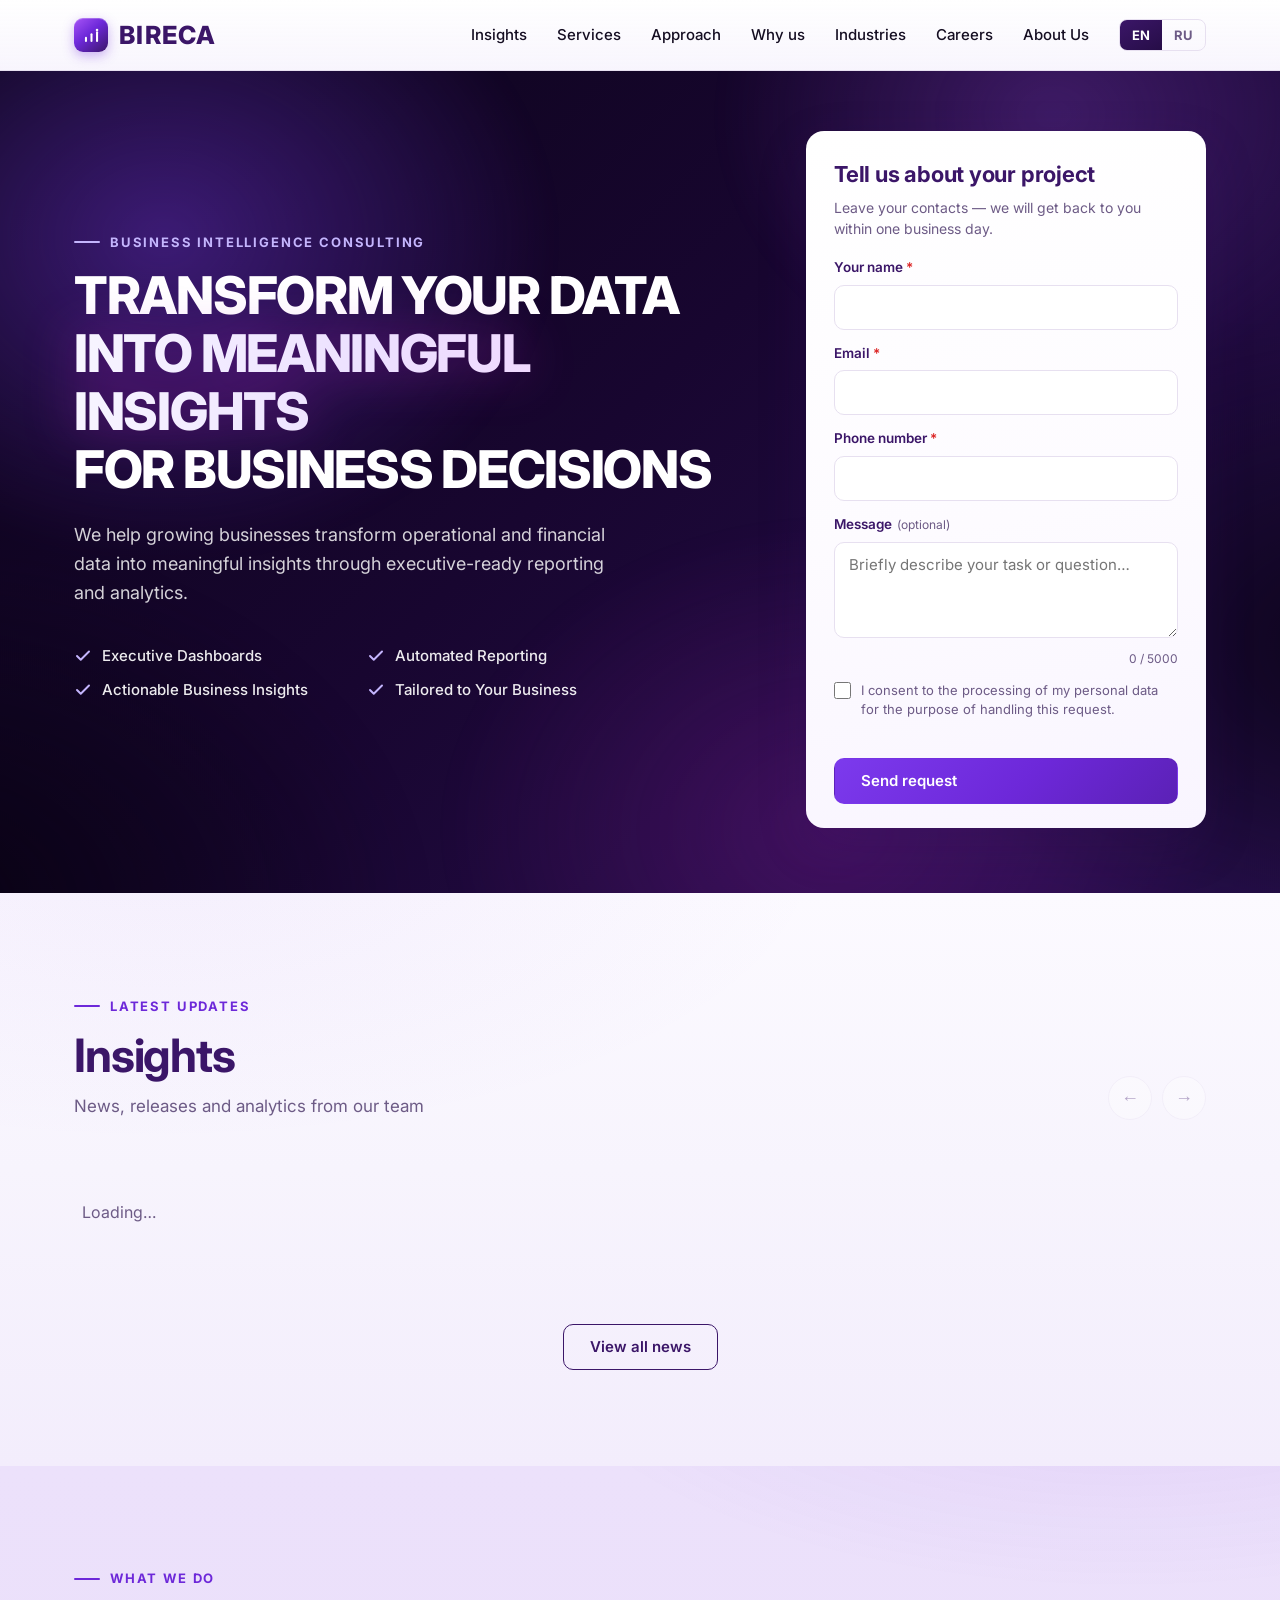
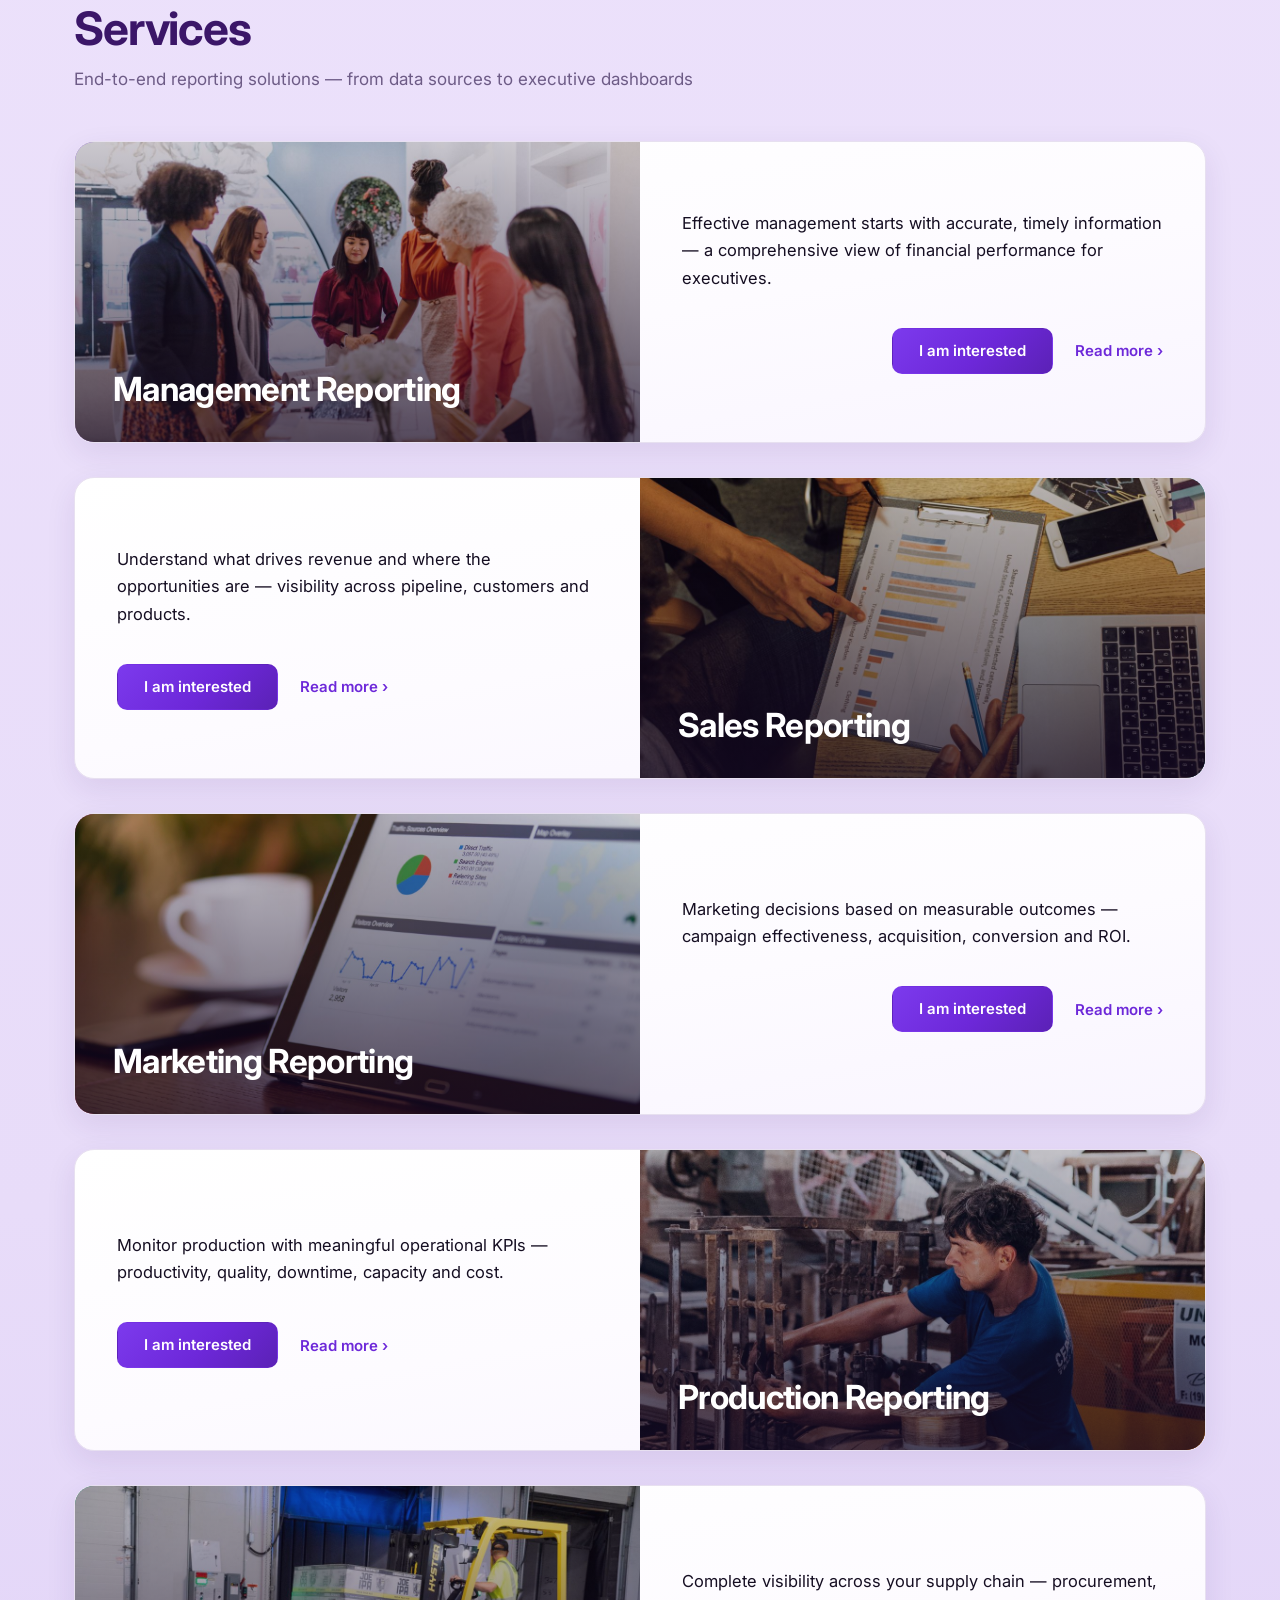
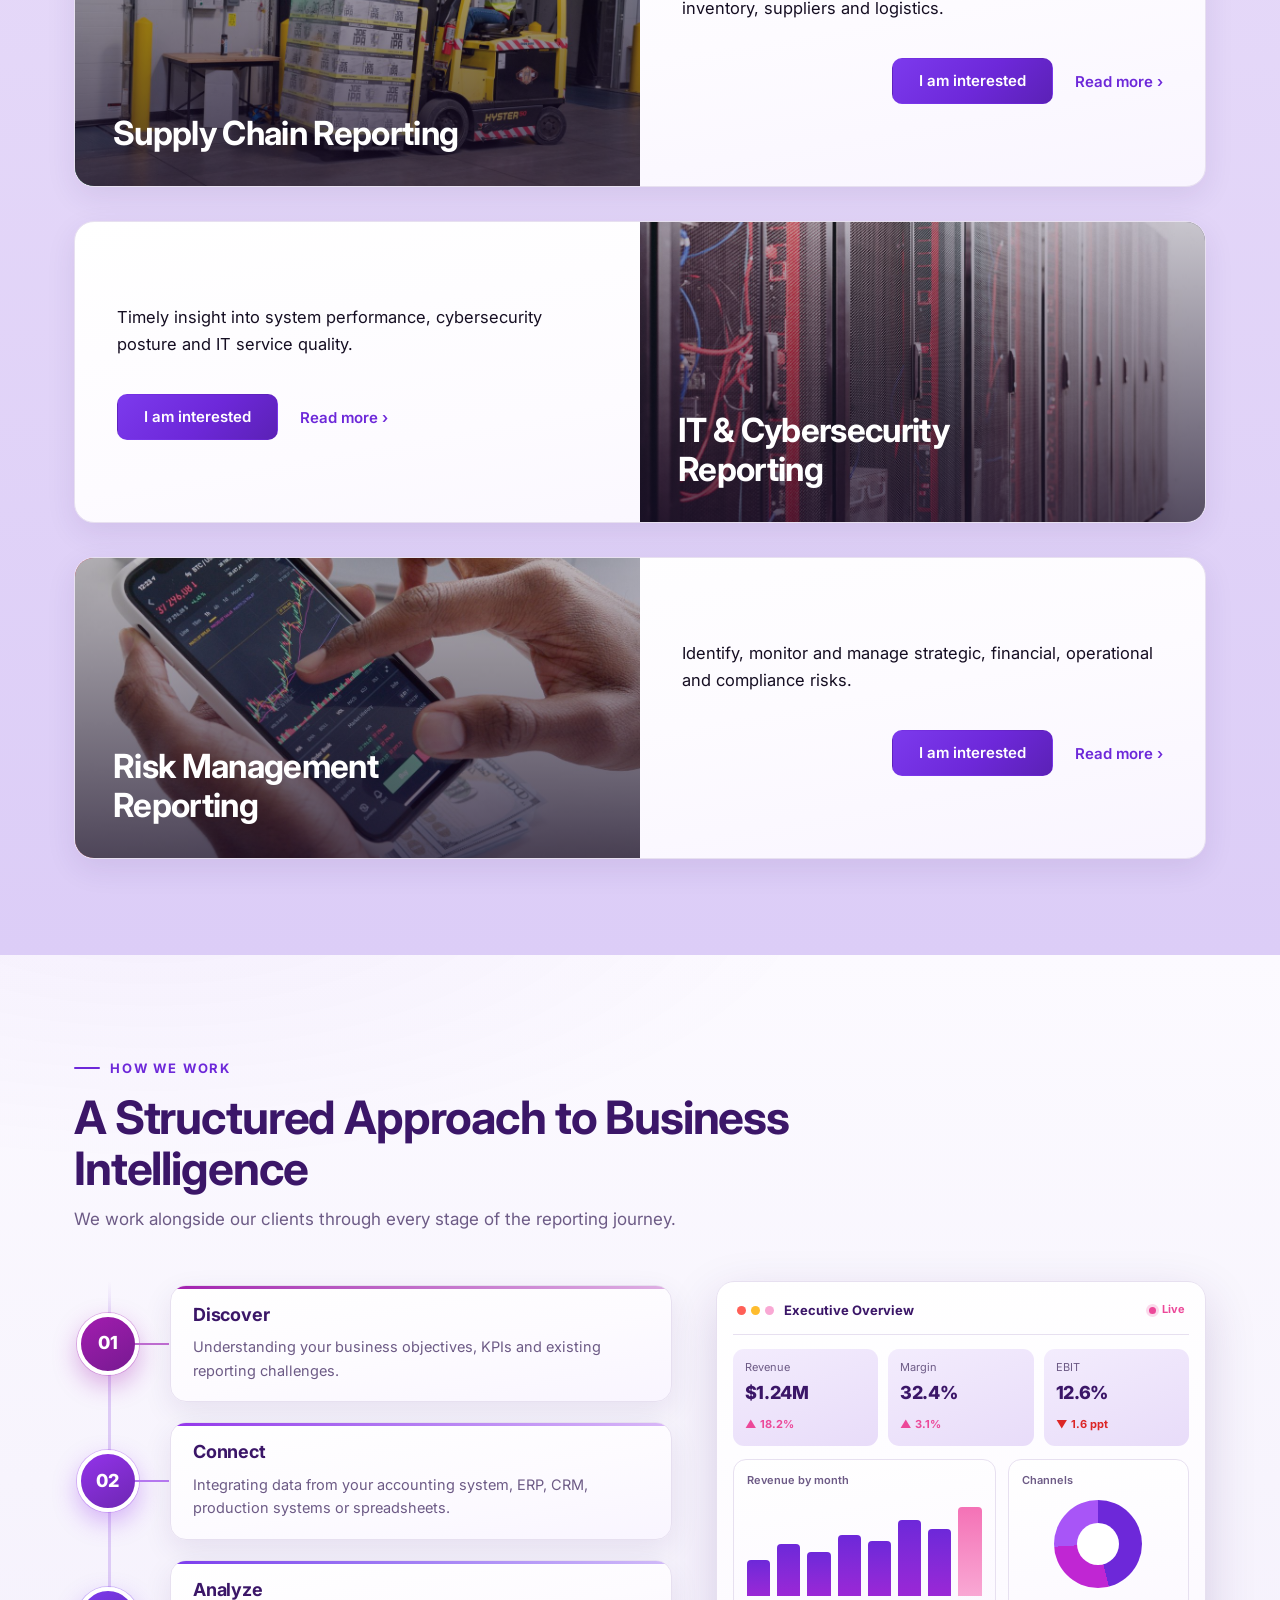
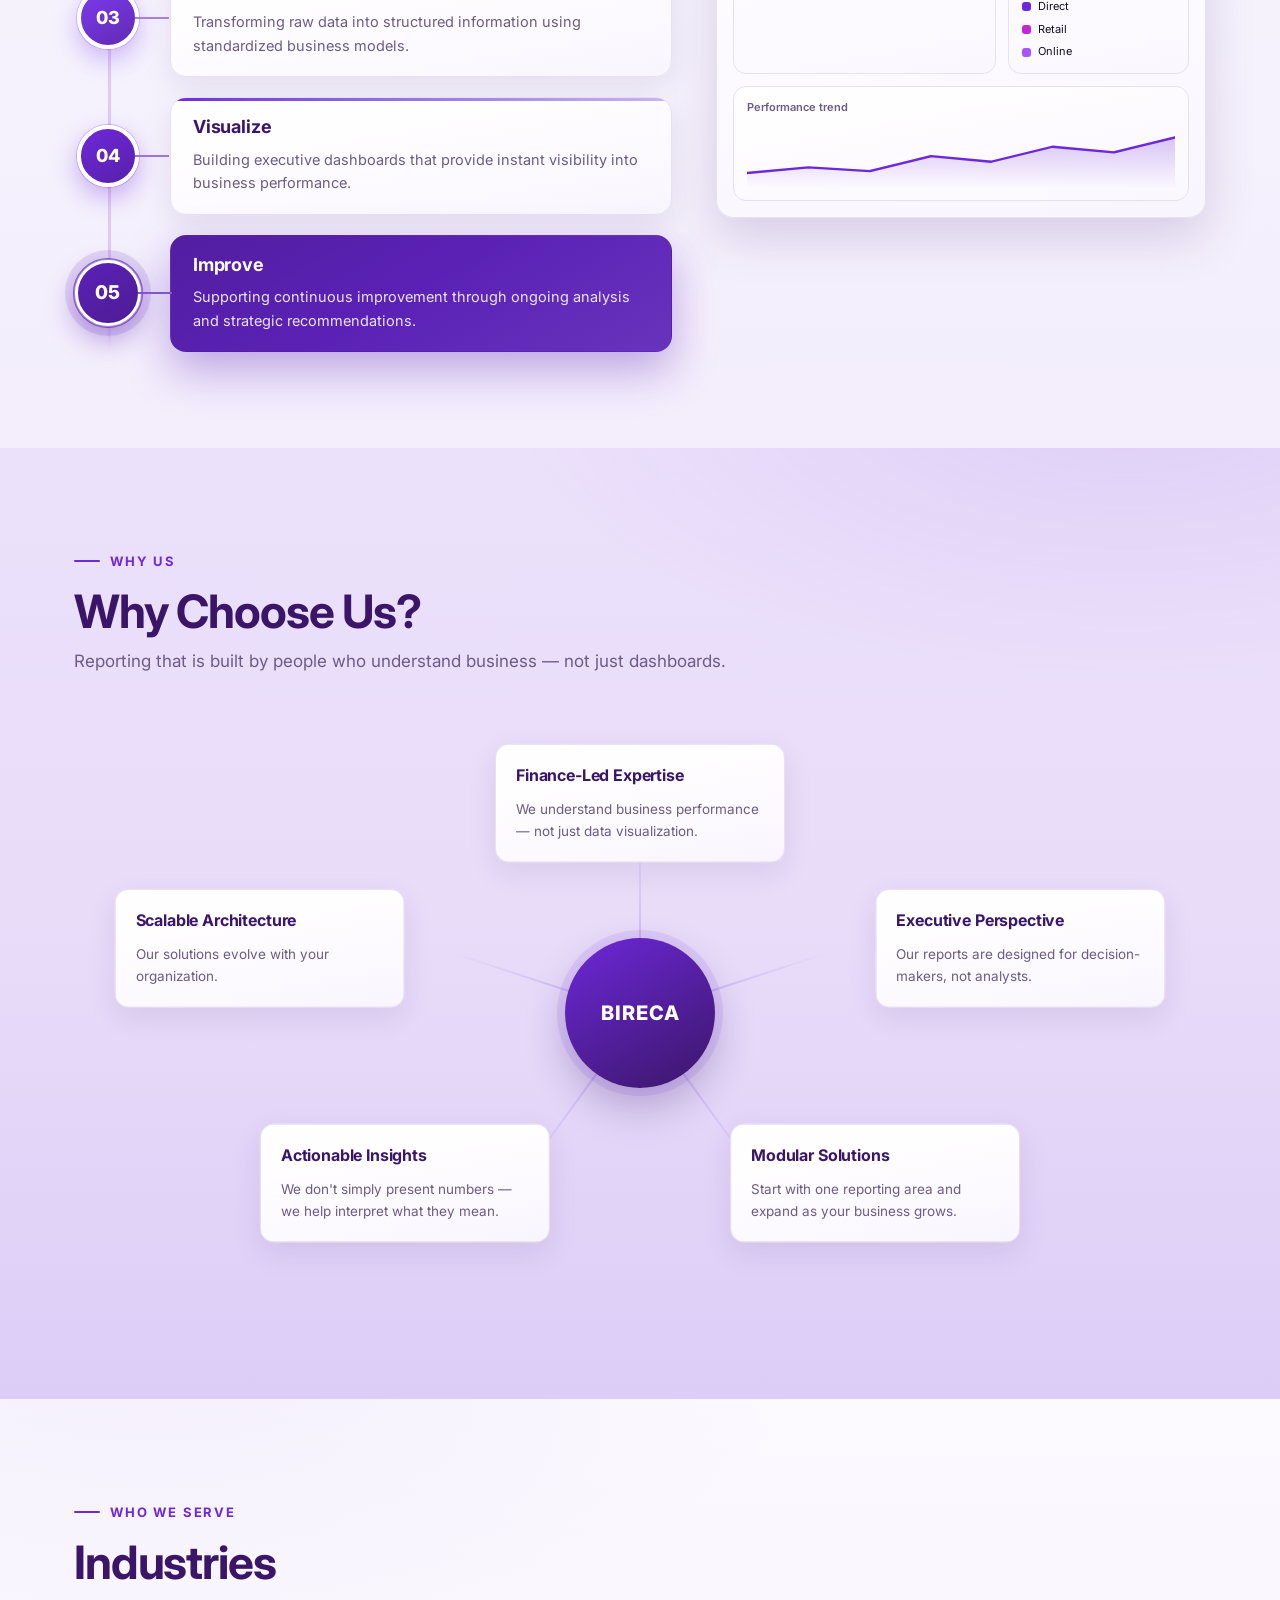
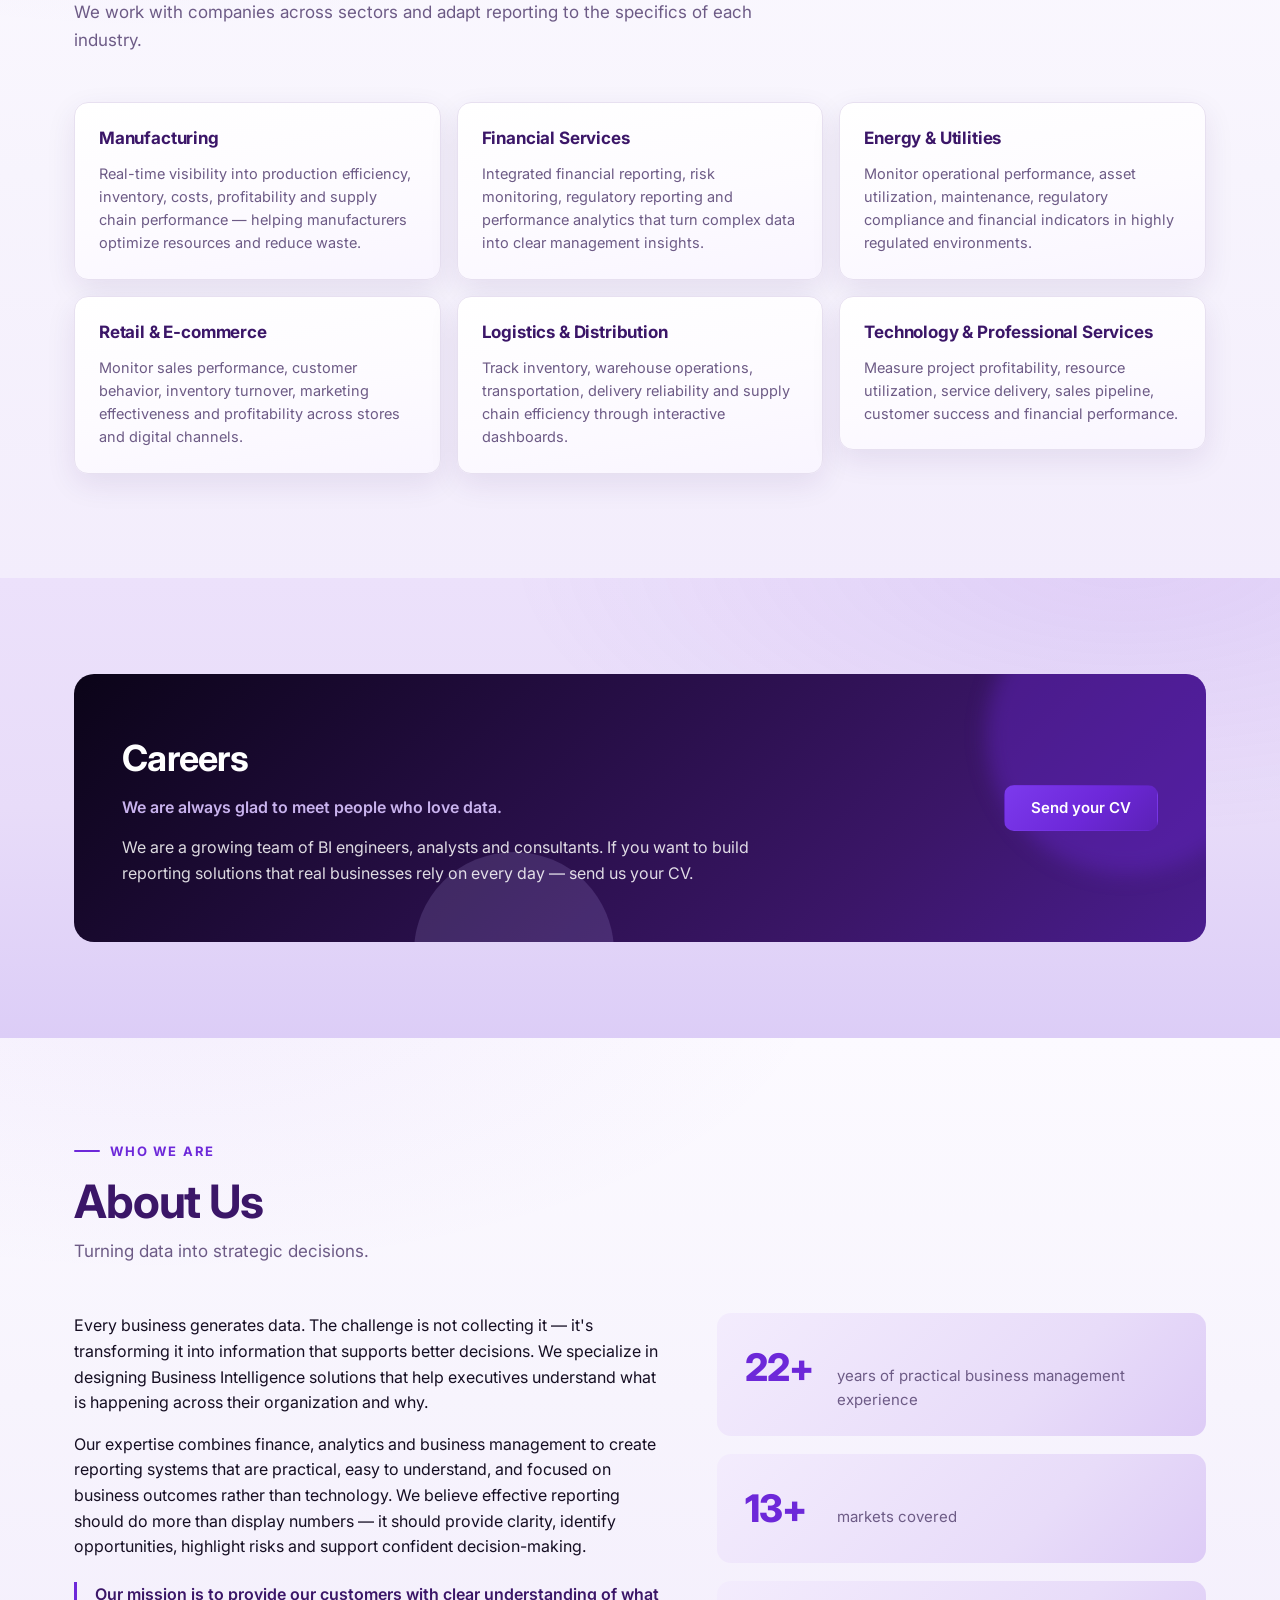
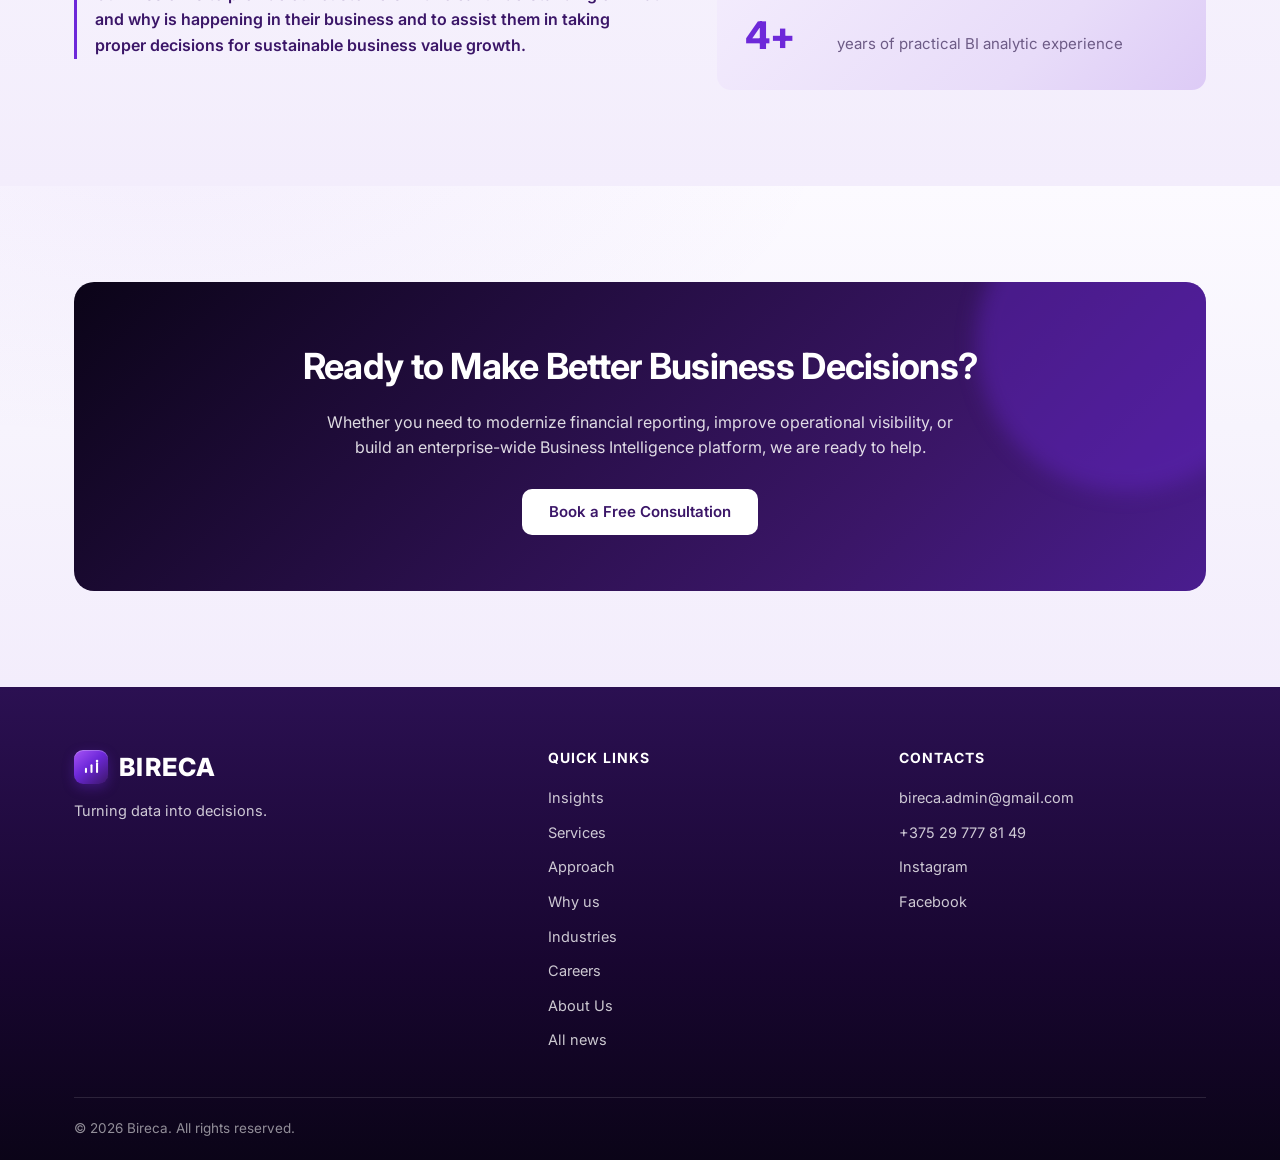
==== commit c93cc936: "Apply client corrections: stats, mission, contacts, consent checkbox - About: stats become 25+ years" ====
--- a/index.html
+++ b/index.html
@@ -26,7 +26,7 @@
   <link rel="preconnect" href="https://fonts.googleapis.com" />
   <link rel="preconnect" href="https://fonts.gstatic.com" crossorigin />
   <link href="https://fonts.googleapis.com/css2?family=Inter:wght@400;500;600;700;800&display=swap" rel="stylesheet" />
-  <link rel="stylesheet" href="css/styles.css?v=26" />
+  <link rel="stylesheet" href="css/styles.css?v=27" />
   <noscript><style>.reveal { opacity: 1 !important; transform: none !important; }</style></noscript>
 </head>
 <body>
@@ -116,6 +116,14 @@
               <div class="char-counter" aria-hidden="true"><span class="cc-now">0</span> / 5000</div>
             </div>
 
+            <div class="form-field consent-field">
+              <label class="consent-label" for="heroConsent">
+                <input type="checkbox" id="heroConsent" name="consent" required />
+                <span data-i18n="form.consent">I consent to the processing of my personal data for the purpose of handling this request.</span>
+              </label>
+              <div class="field-error" data-i18n="form.consentRequired">Please give your consent to continue.</div>
+            </div>
+
             <div class="hp-field" aria-hidden="true">
               <label>Company website</label>
               <input type="text" name="website" tabindex="-1" autocomplete="off" />
@@ -425,20 +433,20 @@
         <div class="about-text reveal">
           <p data-i18n="about.text1">Every business generates data. The challenge is not collecting it — it's transforming it into information that supports better decisions. We specialize in designing Business Intelligence solutions that help executives understand what is happening across their organization and why.</p>
           <p data-i18n="about.text2">Our expertise combines finance, analytics and business management to create reporting systems that are practical, easy to understand, and focused on business outcomes rather than technology. We believe effective reporting should do more than display numbers — it should provide clarity, identify opportunities, highlight risks and support confident decision-making.</p>
-          <p class="about-mission" data-i18n="about.mission">Our mission is simple: to make business data understandable, actionable and valuable for every decision-maker.</p>
+          <p class="about-mission" data-i18n="about.mission">Our mission is to provide our customers with clear understanding of what and why is happening in their business and to assist them in taking proper decisions for sustainable business value growth.</p>
         </div>
         <div class="about-stats">
           <div class="stat-card reveal">
-            <span class="stat-num" data-count="10" data-suffix="+">10+</span>
-            <span class="stat-label" data-i18n="about.stat1.label">years of combined BI expertise</span>
+            <span class="stat-num" data-count="25" data-suffix="+">25+</span>
+            <span class="stat-label" data-i18n="about.stat1.label">years of practical business management experience</span>
           </div>
           <div class="stat-card reveal">
-            <span class="stat-num" data-count="50" data-suffix="+">50+</span>
-            <span class="stat-label" data-i18n="about.stat2.label">delivered dashboards and reports</span>
+            <span class="stat-num" data-count="15" data-suffix="+">15+</span>
+            <span class="stat-label" data-i18n="about.stat2.label">markets covered</span>
           </div>
           <div class="stat-card reveal">
-            <span class="stat-num" data-count="7" data-suffix="">7</span>
-            <span class="stat-label" data-i18n="about.stat3.label">reporting domains covered</span>
+            <span class="stat-num" data-count="5" data-suffix="+">5+</span>
+            <span class="stat-label" data-i18n="about.stat3.label">years of practical BI analytic experience</span>
           </div>
         </div>
       </div>
@@ -486,9 +494,12 @@
         </div>
         <div class="footer-col">
           <h4 data-i18n="footer.contacts">Contacts</h4>
-          <ul>
-            <li><a href="#" id="footerEmail">info@example.com</a></li>
-            <li><a href="#" id="footerLinkedin" target="_blank" rel="noopener">LinkedIn</a></li>
+          <ul class="footer-contacts">
+            <li><a href="mailto:bireca.admin@gmail.com" id="footerEmail">bireca.admin@gmail.com</a></li>
+            <li><a href="tel:+375297778149" id="footerPhone">+375 29 777 81 49</a></li>
+            <li><a href="https://www.instagram.com/bireca_com/" id="footerInstagram" target="_blank" rel="noopener">Instagram</a></li>
+            <li><a href="https://www.facebook.com/birecacom" id="footerFacebook" target="_blank" rel="noopener">Facebook</a></li>
+            <li hidden><a href="#" id="footerLinkedin" target="_blank" rel="noopener">LinkedIn</a></li>
           </ul>
         </div>
       </div>
@@ -547,6 +558,14 @@
             </div>
           </div>
 
+          <div class="form-field consent-field">
+            <label class="consent-label" for="cfConsent">
+              <input type="checkbox" id="cfConsent" name="consent" required />
+              <span data-i18n="form.consent">I consent to the processing of my personal data for the purpose of handling this request.</span>
+            </label>
+            <div class="field-error" data-i18n="form.consentRequired">Please give your consent to continue.</div>
+          </div>
+
           <!-- Honeypot: люди это поле не видят и не заполняют, боты — заполняют -->
           <div class="hp-field" aria-hidden="true">
             <label>Company website</label>
@@ -580,11 +599,11 @@
     </div>
   </div>
 
-  <script src="js/config.js?v=12"></script>
-  <script src="js/i18n.js?v=14"></script>
+  <script src="js/config.js?v=13"></script>
+  <script src="js/i18n.js?v=15"></script>
   <script src="js/services-data.js?v=14"></script>
   <script src="js/news-api.js?v=12"></script>
-  <script src="js/main.js?v=15"></script>
+  <script src="js/main.js?v=17"></script>
   <script src="js/ui.js?v=12"></script>
 </body>
 </html>
--- a/css/styles.css
+++ b/css/styles.css
@@ -355,7 +355,24 @@
   text-transform: uppercase;
   font-weight: 800;
 }
-.hero h1 .accent { color: var(--purple-light); }
+/* Акцентная строка заголовка — самая светлая на тёмном фоне героя.
+   Был плоский --purple-light (контраст ~9.7:1) — стал градиент 13–15:1,
+   то есть заметно ярче, но всё ещё с фиолетово-розовым оттенком,
+   чтобы отличаться от белых соседних строк.
+   drop-shadow, а не text-shadow: свечение должно идти от уже отрисованного
+   градиента, а не из-под прозрачных глифов. */
+.hero h1 .accent {
+  color: #f0e9ff;
+  filter: drop-shadow(0 0 26px rgba(192, 38, 211, 0.4));
+}
+@supports ((-webkit-background-clip: text) or (background-clip: text)) {
+  .hero h1 .accent {
+    background: linear-gradient(92deg, #f7f5ff 0%, #ece0ff 45%, #f5d0fe 100%);
+    -webkit-background-clip: text;
+    background-clip: text;
+    -webkit-text-fill-color: transparent;
+  }
+}
 .hero h1 .line {
   display: block;
   opacity: 0;
@@ -903,6 +920,38 @@
 .form-field.invalid input,
 .form-field.invalid textarea { border-color: #dc2626; }
 .form-field.invalid .field-error { display: block; }
+
+/* Согласие на обработку персональных данных.
+   Чекбокс переопределяет общее правило .form-field input (width:100% + padding). */
+.consent-field { margin-bottom: 14px; }
+.consent-field .consent-label {
+  display: flex;
+  align-items: flex-start;
+  gap: 10px;
+  margin-bottom: 0;
+  font-size: 13px;
+  font-weight: 400;
+  line-height: 1.45;
+  color: var(--muted);
+  cursor: pointer;
+}
+.consent-field input[type="checkbox"] {
+  width: 17px;
+  height: 17px;
+  flex: none;
+  margin: 1px 0 0;
+  padding: 0;
+  border-radius: 5px;
+  accent-color: var(--purple);
+  cursor: pointer;
+}
+.consent-field input[type="checkbox"]:focus-visible {
+  outline: none;
+  box-shadow: 0 0 0 3px rgba(109, 40, 217, 0.22);
+}
+.consent-field.invalid .consent-label { color: #dc2626; }
+.consent-field.invalid input[type="checkbox"] { outline: 1.5px solid #dc2626; outline-offset: 1px; }
+.consent-field .field-error { margin-top: 6px; }
 
 /* Поле-ловушка для ботов: скрыто от людей */
 .hp-field {
@@ -1014,6 +1063,7 @@
   .hero-form-card .hero-form-sub { margin-bottom: 12px; font-size: 12.5px; }
   .hero-form-card .form-field { margin-bottom: 9px; }
   .hero-form-card .form-field label { margin-bottom: 4px; }
+  .hero-form-card .consent-field .consent-label { margin-bottom: 0; }
   .hero-form-card .form-field input,
   .hero-form-card .form-field textarea { padding: 9px 12px; font-size: 14px; border-radius: 9px; }
   .hero-form-card textarea { min-height: 52px; }
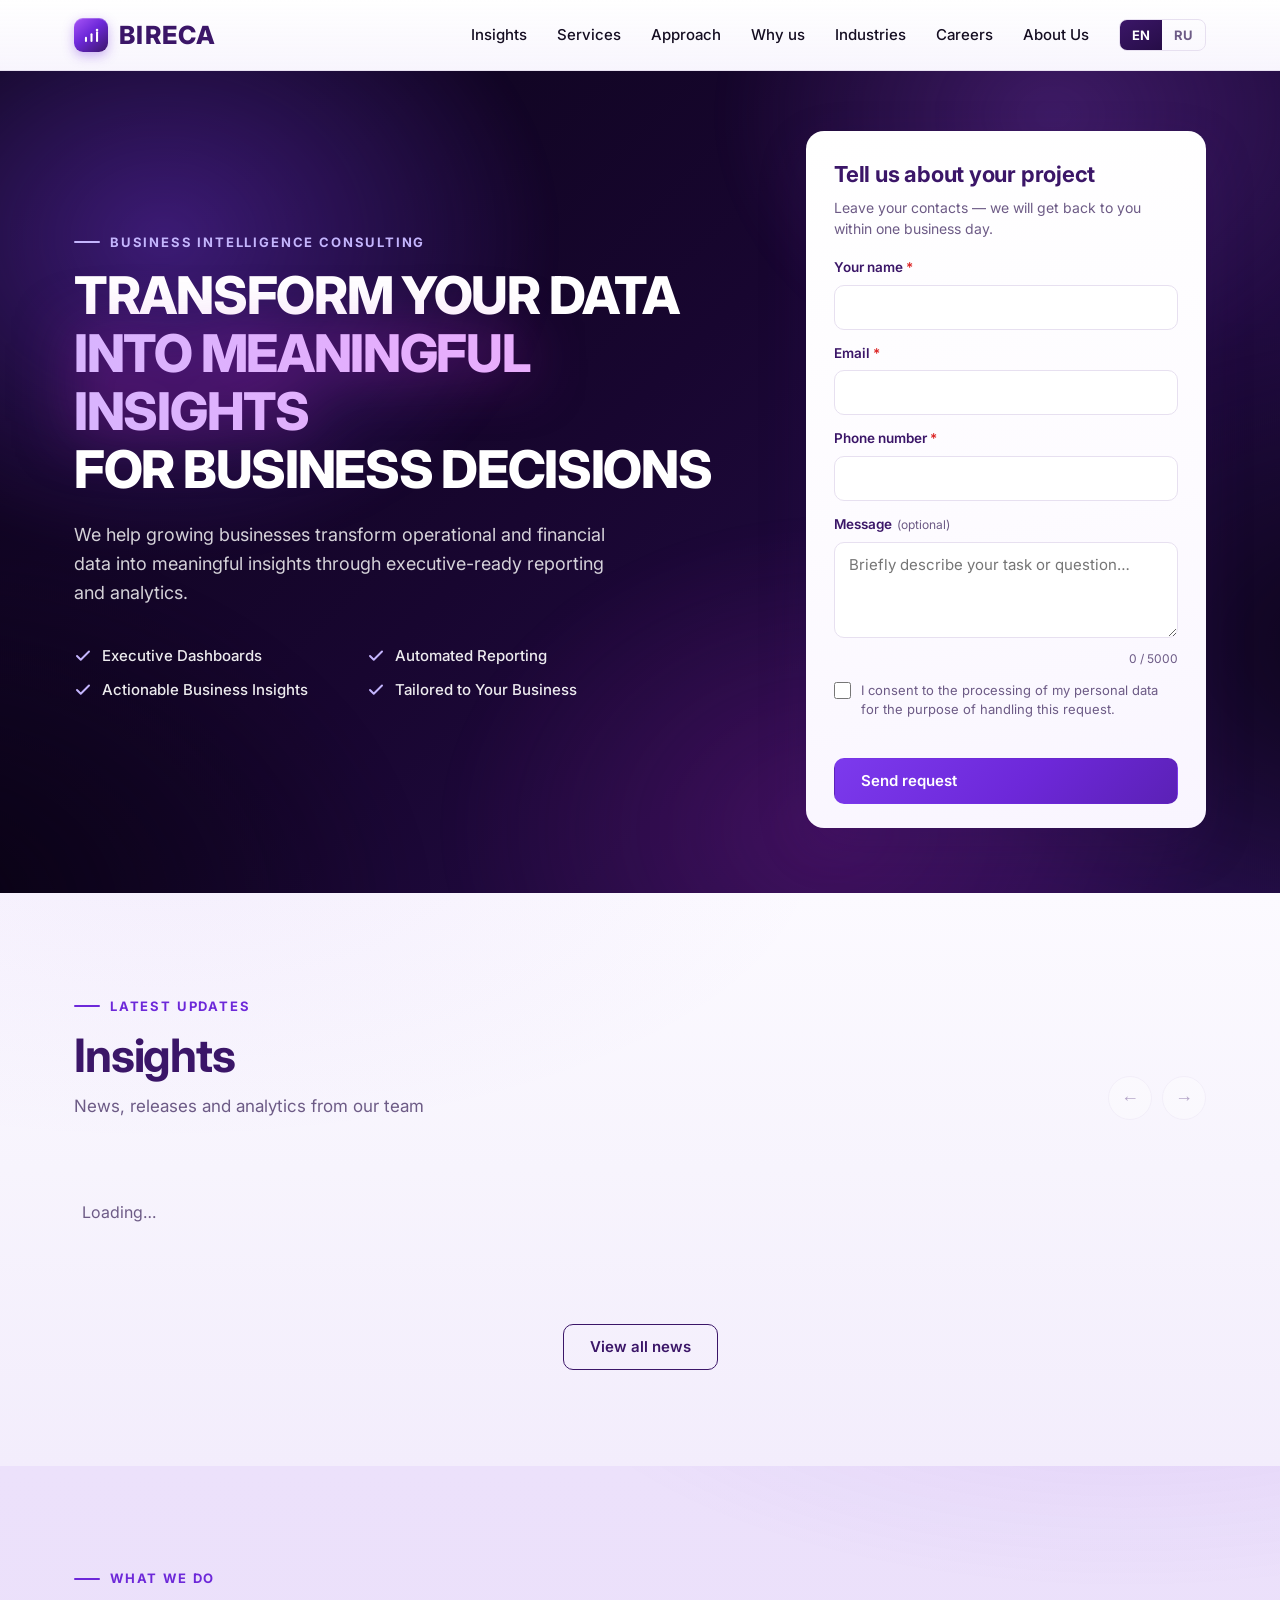
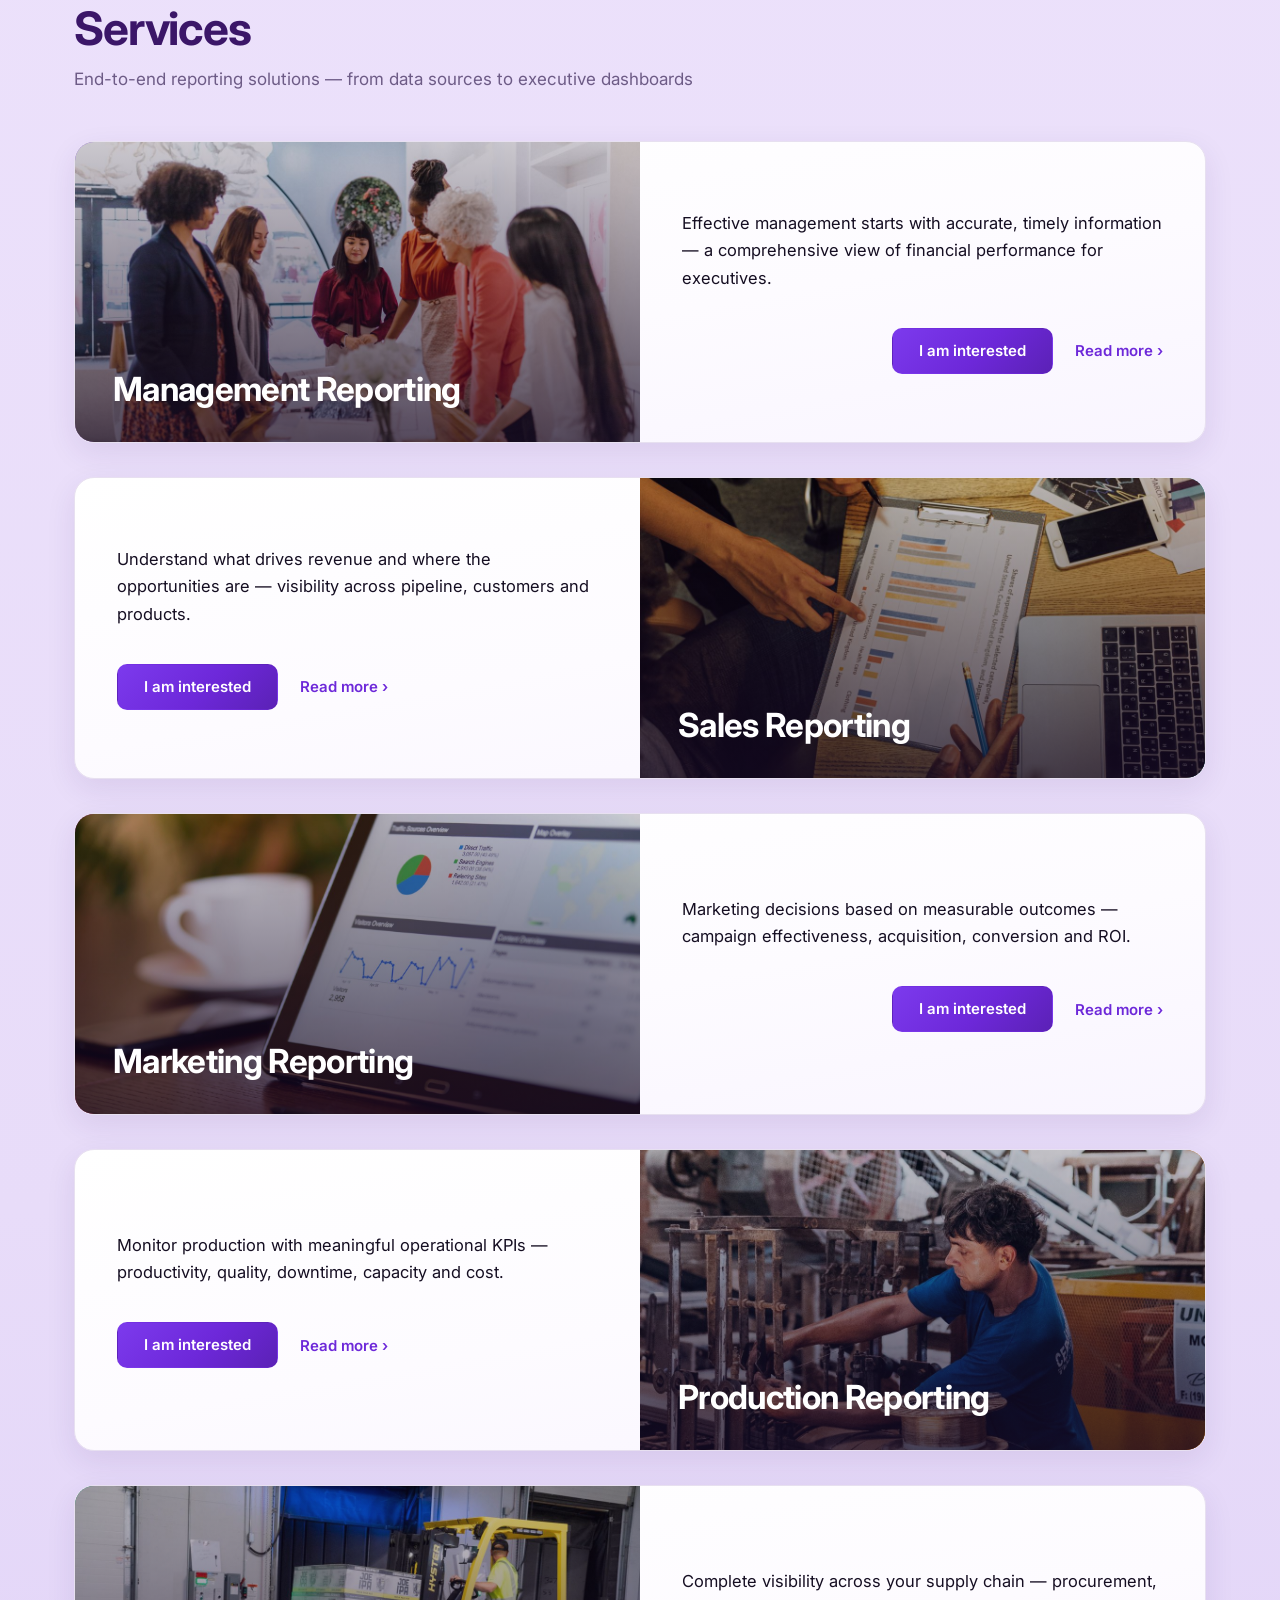
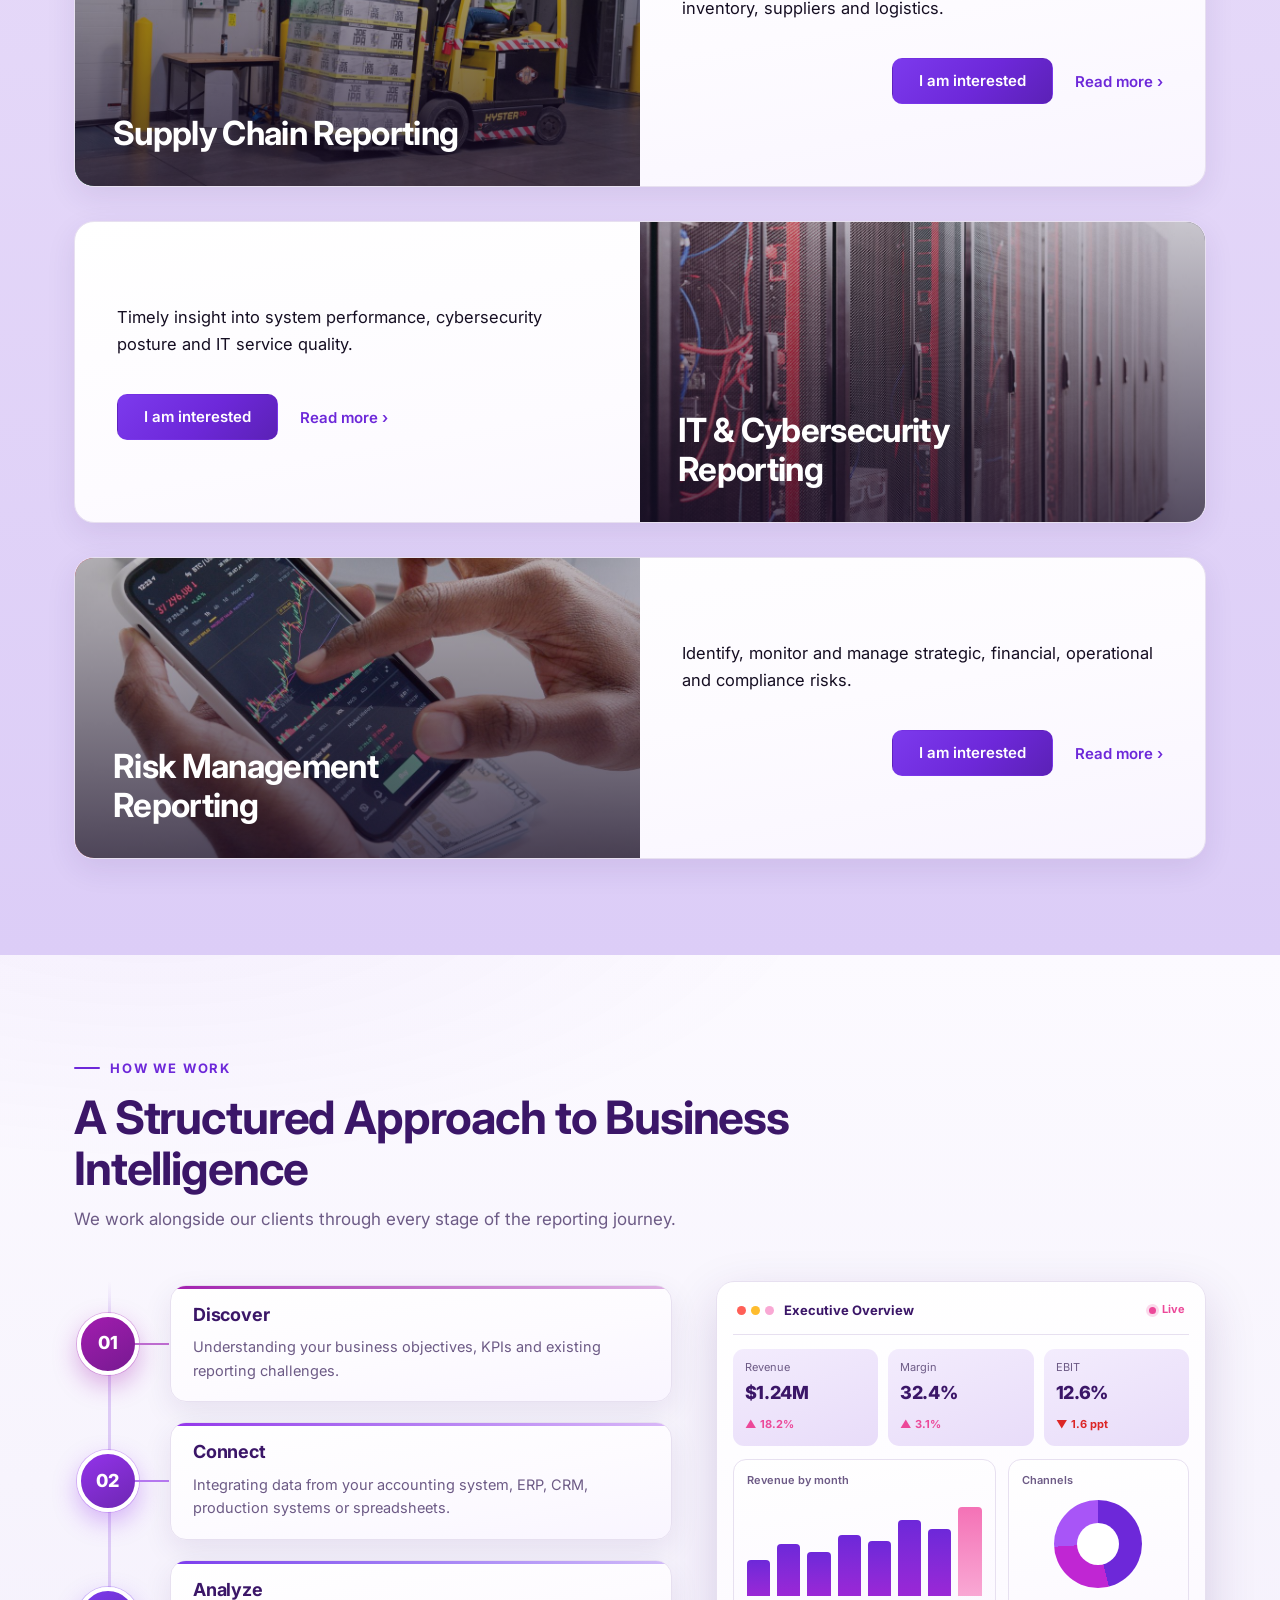
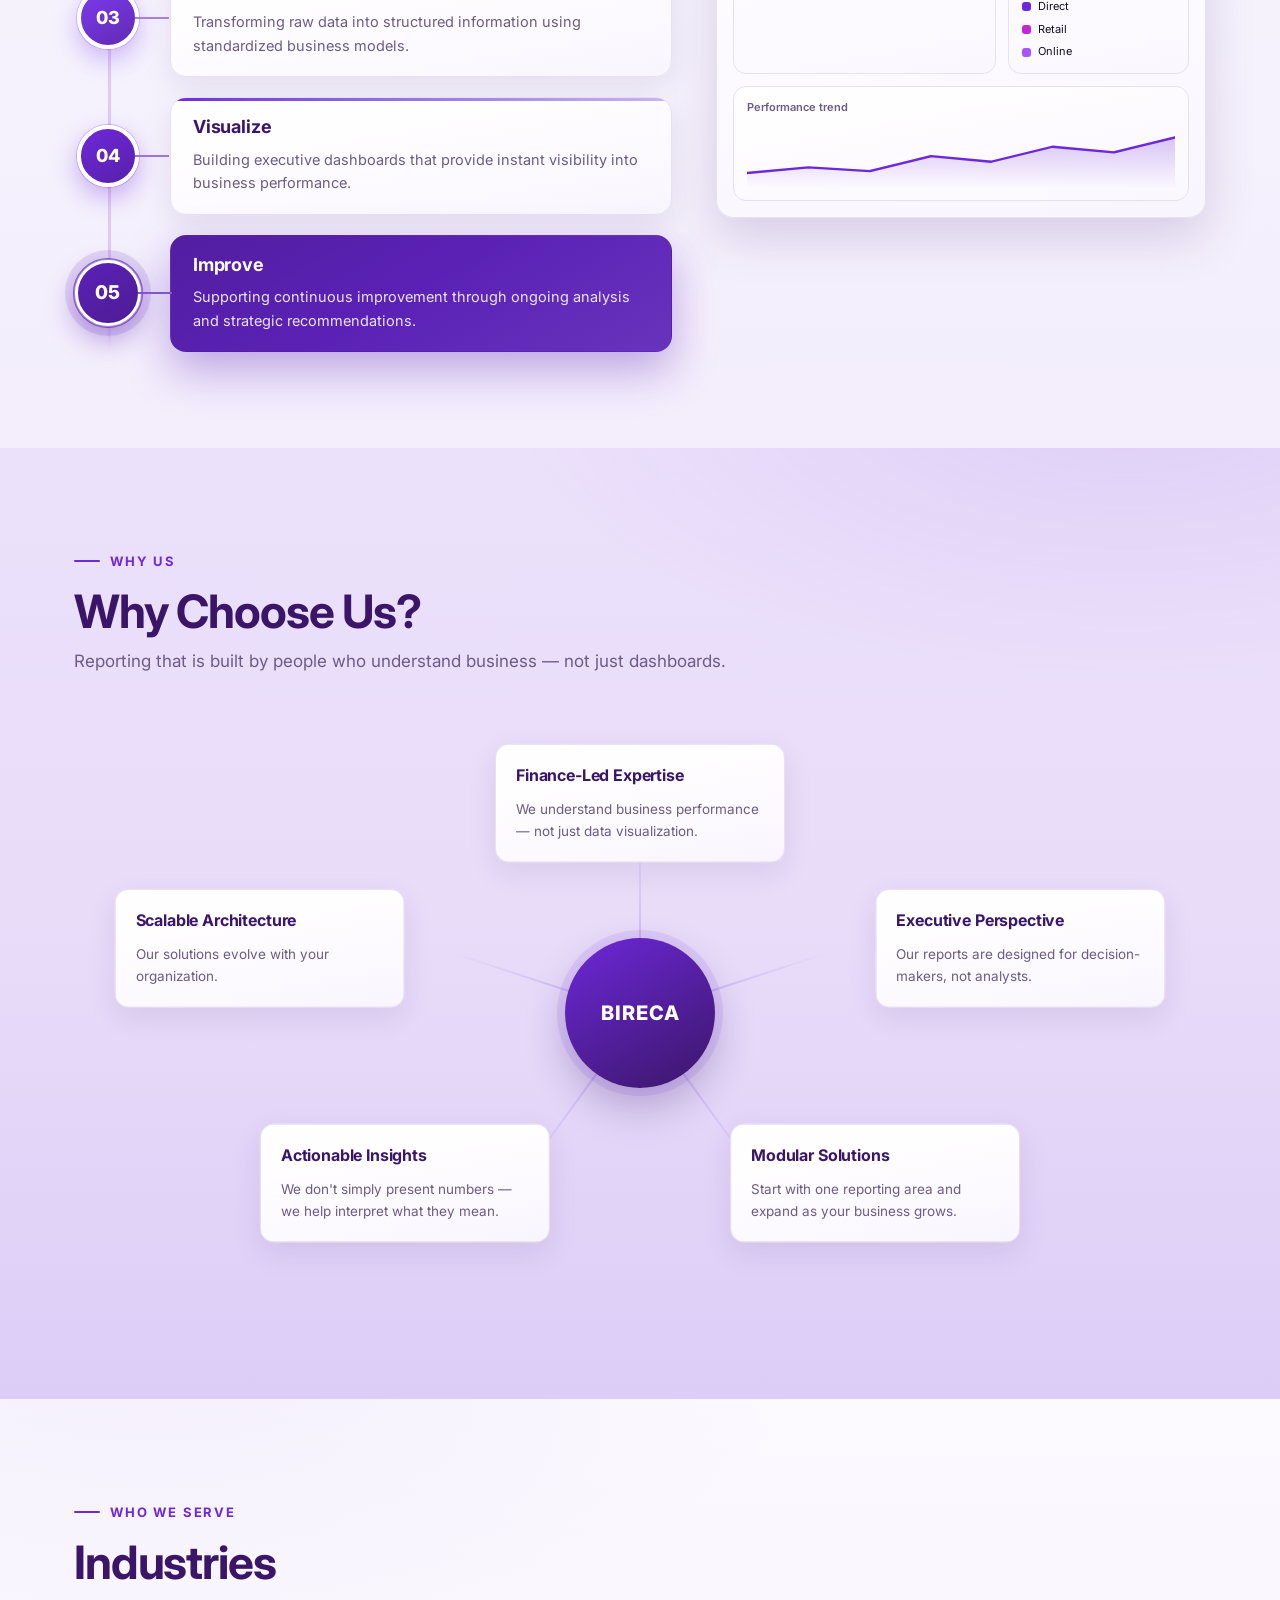
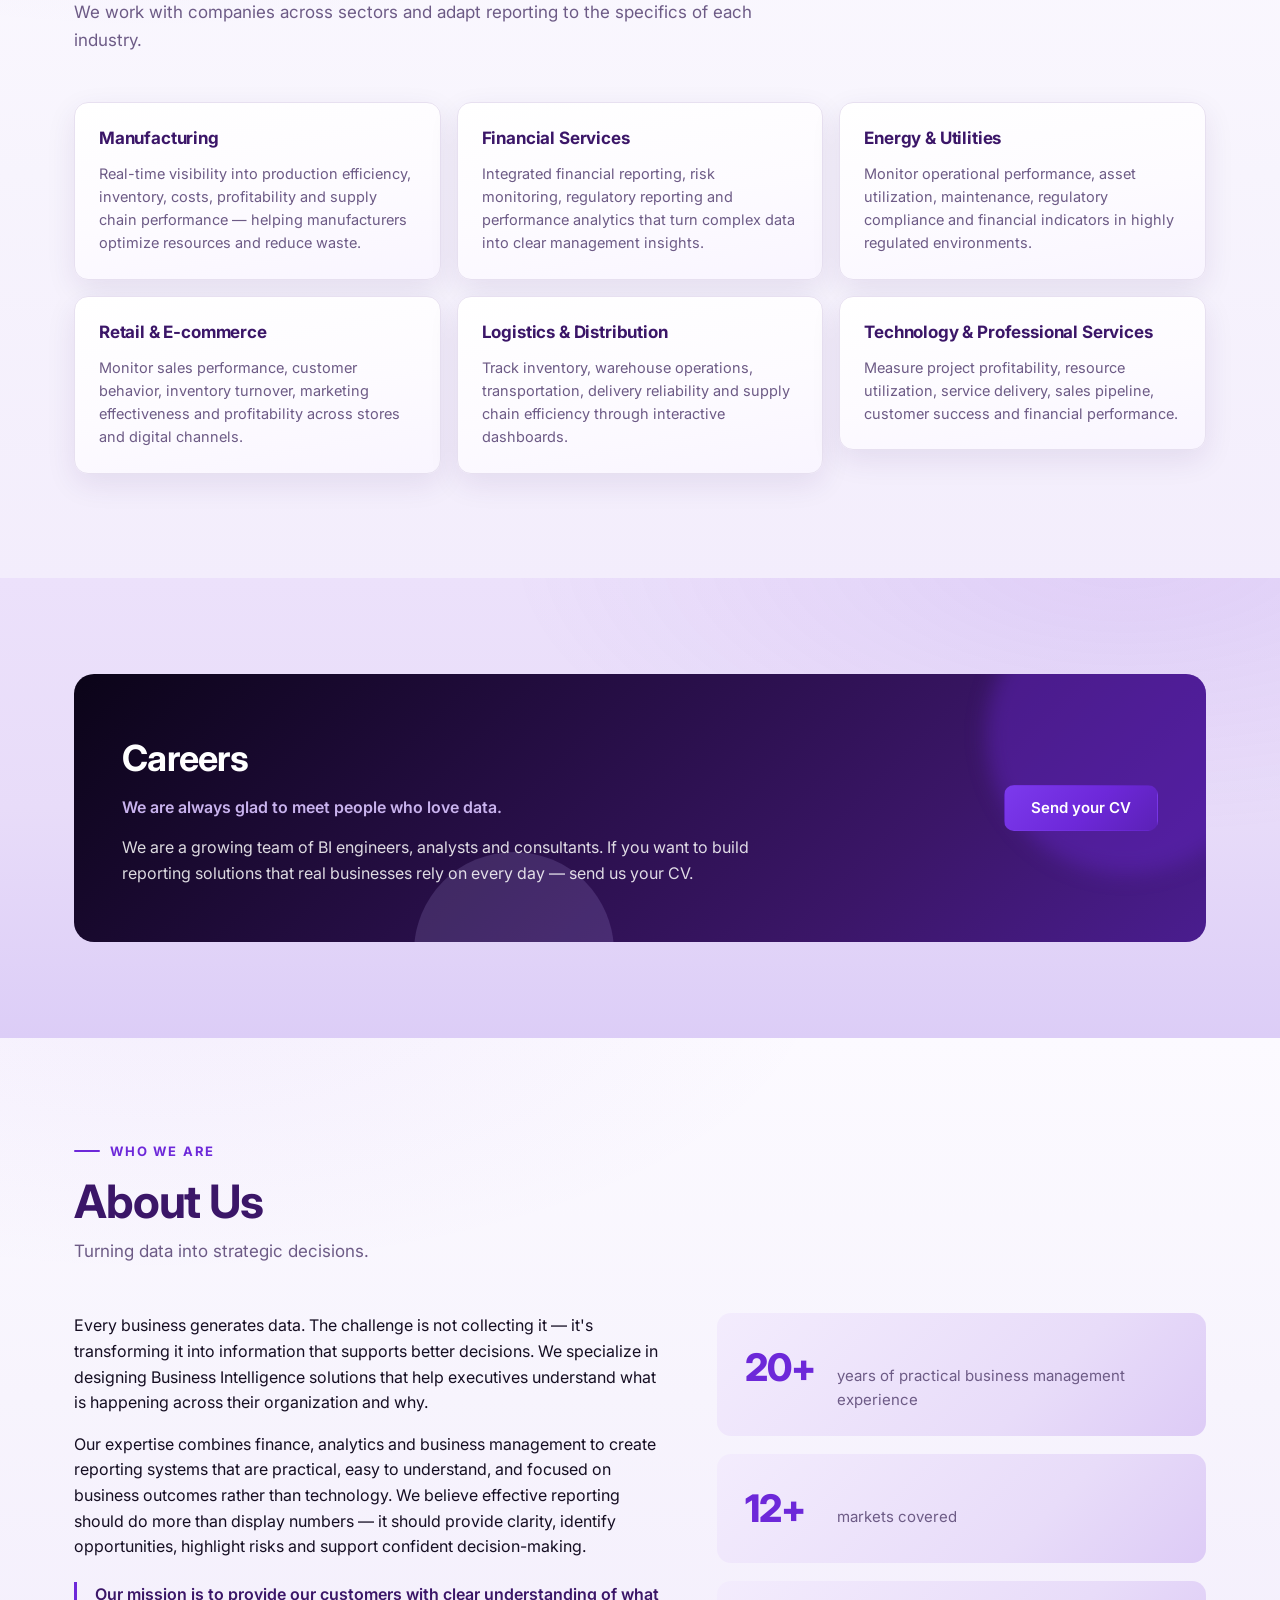
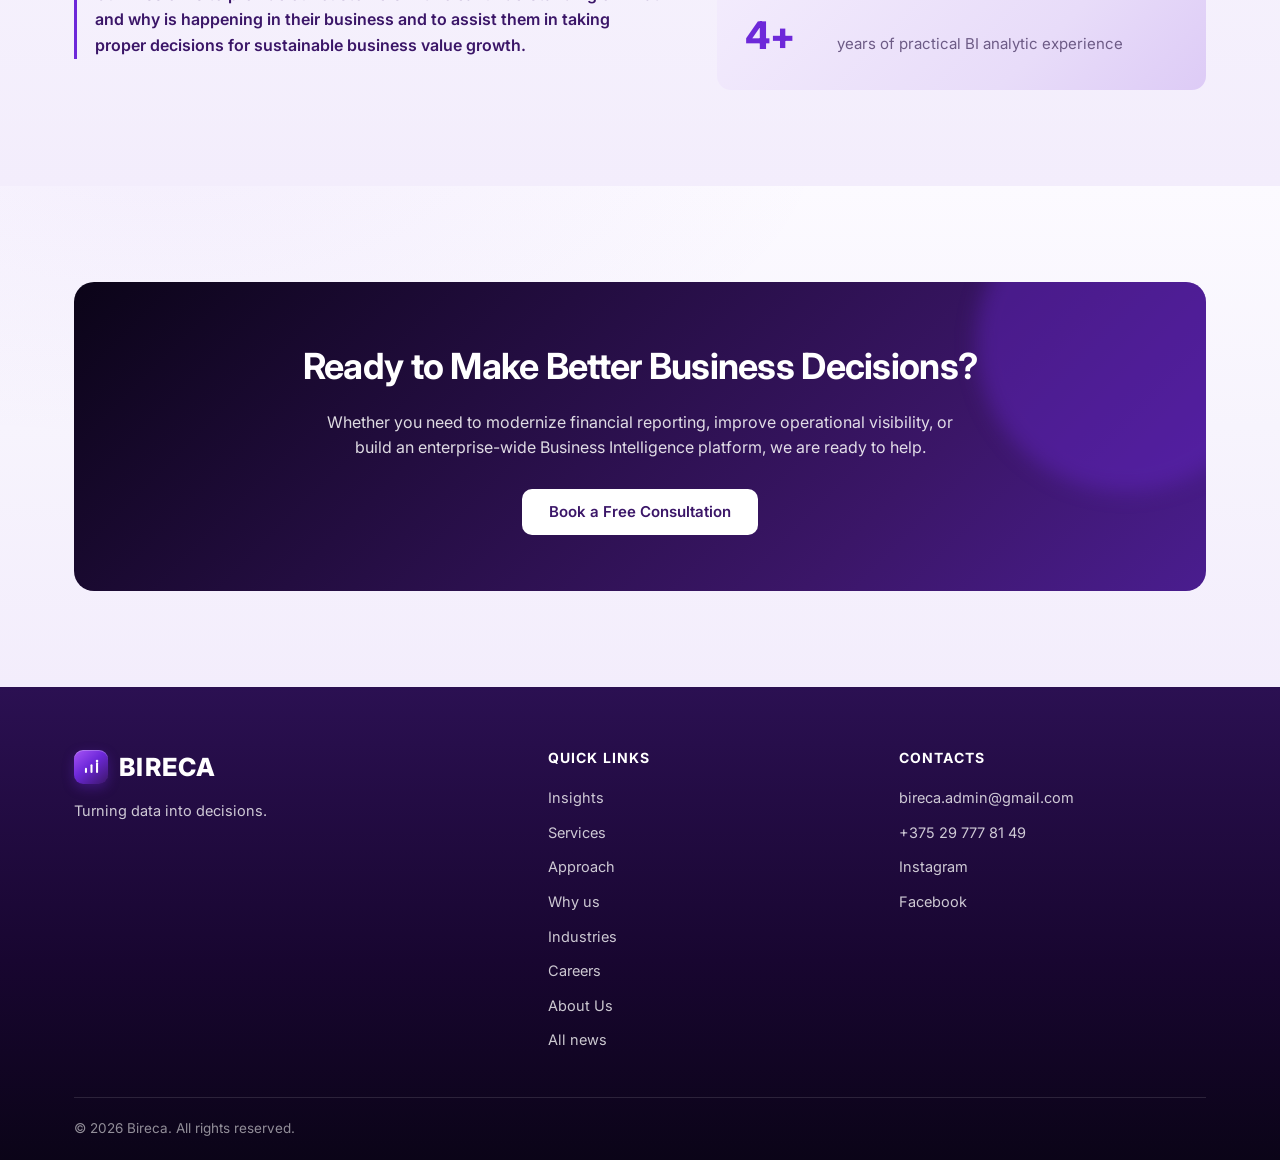
==== commit 743cd1f8: "Recolor hero accent line to vivid purple The previous pass made "into meaningful insights" near-whit" ====
--- a/index.html
+++ b/index.html
@@ -26,7 +26,7 @@
   <link rel="preconnect" href="https://fonts.googleapis.com" />
   <link rel="preconnect" href="https://fonts.gstatic.com" crossorigin />
   <link href="https://fonts.googleapis.com/css2?family=Inter:wght@400;500;600;700;800&display=swap" rel="stylesheet" />
-  <link rel="stylesheet" href="css/styles.css?v=27" />
+  <link rel="stylesheet" href="css/styles.css?v=28" />
   <noscript><style>.reveal { opacity: 1 !important; transform: none !important; }</style></noscript>
 </head>
 <body>
--- a/css/styles.css
+++ b/css/styles.css
@@ -355,19 +355,20 @@
   text-transform: uppercase;
   font-weight: 800;
 }
-/* Акцентная строка заголовка — самая светлая на тёмном фоне героя.
-   Был плоский --purple-light (контраст ~9.7:1) — стал градиент 13–15:1,
-   то есть заметно ярче, но всё ещё с фиолетово-розовым оттенком,
-   чтобы отличаться от белых соседних строк.
-   drop-shadow, а не text-shadow: свечение должно идти от уже отрисованного
-   градиента, а не из-под прозрачных глифов. */
+/* Акцентная строка заголовка — сочный пурпурный на тёмном фоне героя.
+   Выделяется не светлотой (соседние строки белые, 17.9:1), а цветом:
+   градиент идёт фиолетовый → фуксия в родстве с --accent (#c026d3).
+   Контраст держится ровным ~10.2:1 по всей строке — выше исходного
+   --purple-light (9.7:1), поэтому строка не проваливается на фоне.
+   Свечение через drop-shadow, а не text-shadow: оно должно идти от уже
+   отрисованного градиента, а не из-под прозрачных глифов. */
 .hero h1 .accent {
-  color: #f0e9ff;
-  filter: drop-shadow(0 0 26px rgba(192, 38, 211, 0.4));
+  color: #e2b6fd;
+  filter: drop-shadow(0 0 30px rgba(192, 38, 211, 0.55));
 }
 @supports ((-webkit-background-clip: text) or (background-clip: text)) {
   .hero h1 .accent {
-    background: linear-gradient(92deg, #f7f5ff 0%, #ece0ff 45%, #f5d0fe 100%);
+    background: linear-gradient(92deg, #d8b4fe 0%, #e4aefd 48%, #f0abfc 100%);
     -webkit-background-clip: text;
     background-clip: text;
     -webkit-text-fill-color: transparent;
